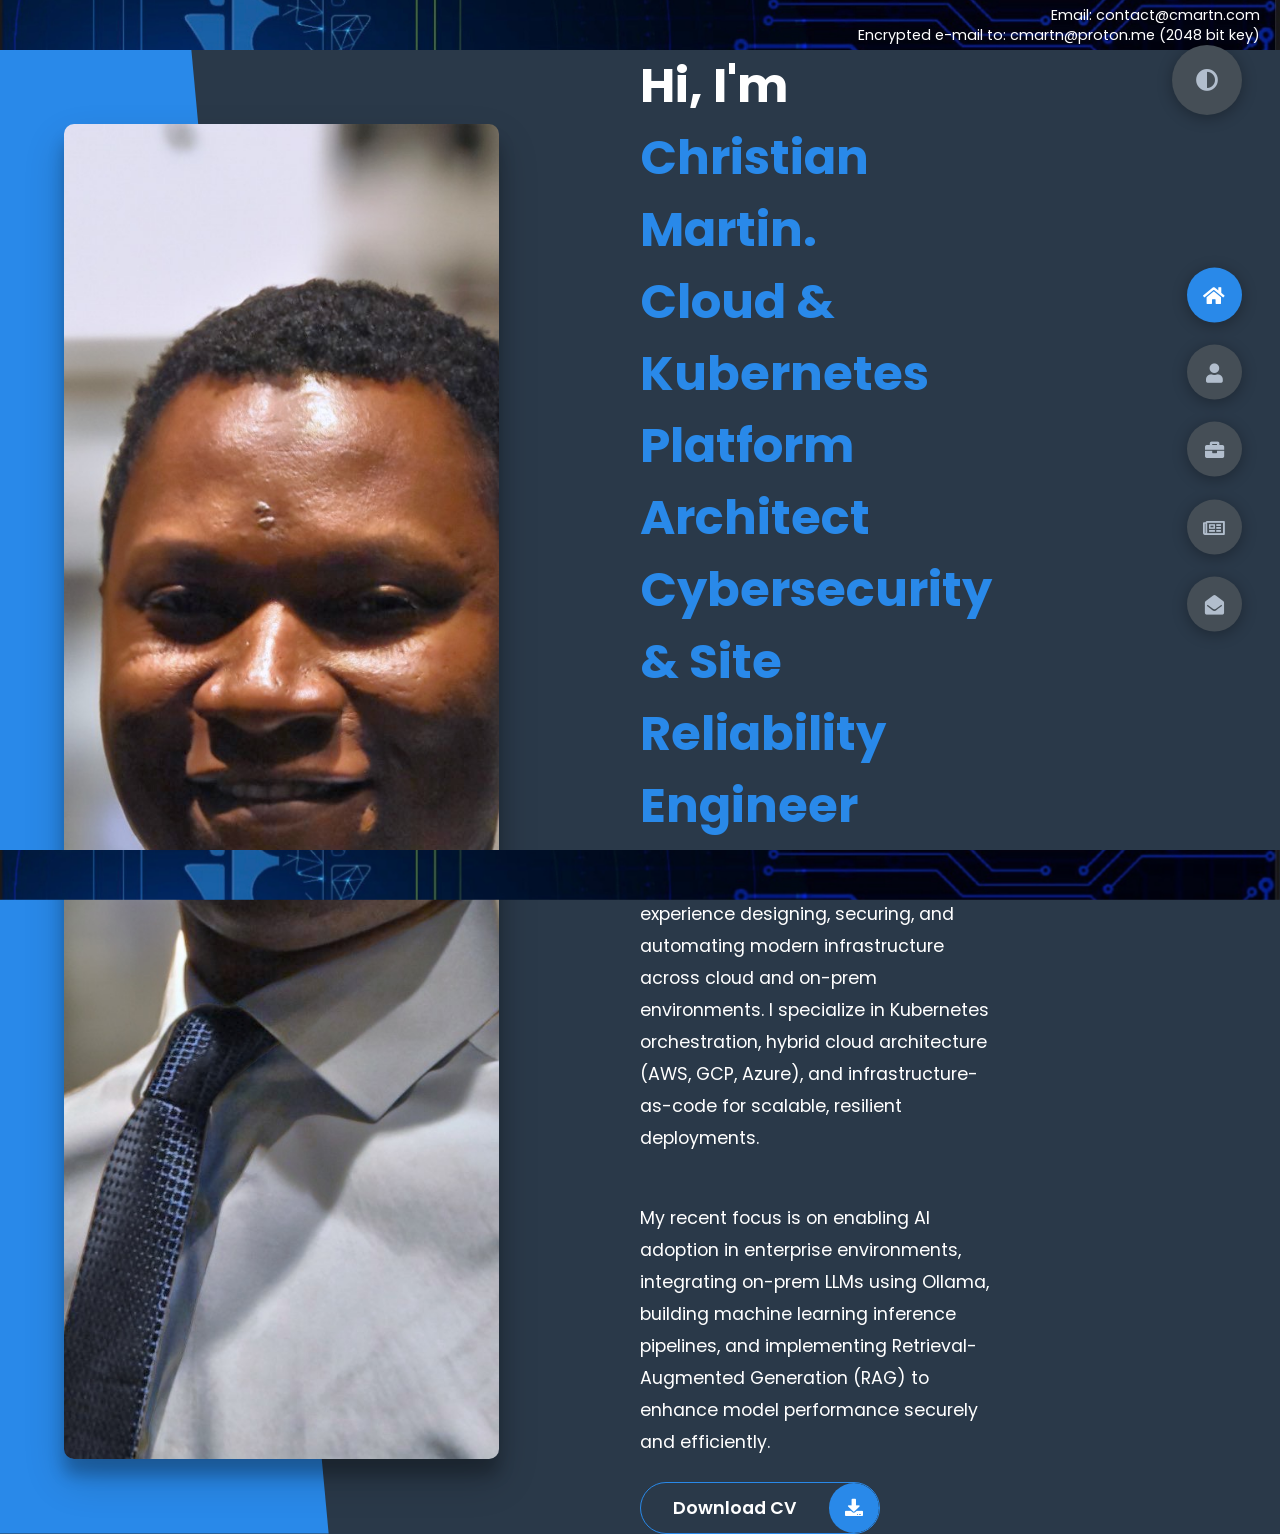
==== index.html @ 780f9788 "added more visually apealing card on the skill section..." ====
<!DOCTYPE html>
<html lang="en">
<head>
    <meta charset="UTF-8">
    <meta http-equiv="X-UA-Compatible" content="IE=edge">
    <meta name="viewport" content="width=device-width, initial-scale=1.0">
    <title>Portfolio</title>
    <link rel="stylesheet" href="styles/styles.css">
    <link rel="preconnect" href="https://fonts.googleapis.com">
    <link rel="preconnect" href="https://fonts.gstatic.com" crossorigin>
    <link rel="stylesheet" href="https://cdnjs.cloudflare.com/ajax/libs/font-awesome/5.15.4/css/all.min.css" integrity="sha512-1ycn6IcaQQ40/MKBW2W4Rhis/DbILU74C1vSrLJxCq57o941Ym01SwNsOMqvEBFlcgUa6xLiPY/NS5R+E6ztJQ==" crossorigin="anonymous" referrerpolicy="no-referrer" />
    <link href="https://fonts.googleapis.com/css2?family=Poppins:wght@400;500;600;700;800&display=swap" rel="stylesheet">
</head>
<body class="main-content">
    <div class="navbar-container">
        <div class="navbar-image">
            <img src="img/IMG_0183.jpeg" alt="Navbar Image">
        </div>
        <div class="navbar-contact">
            <div class="contact-email">
                <span>Email: <a href="mailto:contact@cmartn.com">contact@cmartn.com</a></span>
            </div>
            <div class="contact-email">
                <span>Encrypted e-mail to: <a href="mailto:cmartn@proton.me">cmartn@proton.me</a> (2048 bit key)</span>
            </div>
        </div>
    </div>
    <header class="container header active" id="home">
        <div class="header-content">
            <div class="left-header">
                <div class="h-shape"></div>
                <div class="image">
                    <img src="img/IMG_7400_Original.jpeg" alt="">
                </div>
            </div>
            <div class="right-header">
                <h3 class="name">
                    Hi, I'm <span>Christian Martin.</span><br />
                    <span class="sub-heading">Cloud & Kubernetes Platform Architect</span><br />
                    <span class="sub-heading">Cybersecurity & Site Reliability Engineer</span><br />
                </h3>
                <p>
                    IT professional with over a decade of experience designing, securing, and automating modern infrastructure across cloud and on-prem environments. I specialize in Kubernetes orchestration, hybrid cloud architecture (AWS, GCP, Azure), and infrastructure-as-code for scalable, resilient deployments.
                </p>
                <p>
                    My recent focus is on enabling AI adoption in enterprise environments, integrating on-prem LLMs using Ollama, building machine learning inference pipelines, and implementing Retrieval-Augmented Generation (RAG) to enhance model performance securely and efficiently.
                </p>
                <div class="btn-con">
                    <a href="" class="main-btn">
                        <span class="btn-text">Download CV</span>
                        <span class="btn-icon"><i class="fas fa-download"></i></span>
                    </a>
                </div>
            </div>
        </div>
    </header>
    <main>

        
        <section class="container about" id="about">
            <div class="main-title">
                <h2>About <span>me</span><span class="bg-text">my stats</span></h2>
            </div>
            <div class="about-container">
                <div class="left-about">
                    <h4>Who I Am & What I Build</h4>
                    <p>
                        I'm an IT professional with over a decade of experience architecting, securing, and automating hybrid infrastructure across cloud and on-prem environments. I specialize in Kubernetes orchestration, hybrid cloud architecture (AWS, Azure, GCP), and infrastructure-as-code with Terraform, Ansible, and Python for scalable, secure deployments.<p>
</p>
                        My expertise includes CI/CD pipeline design, observability with the ELK stack, threat hunting, network security, and containerization across platforms like VMware vSphere and Linux-based systems (RHEL, Ubuntu). I consult on Red Hat OpenShift deployments, guiding secure and efficient application delivery across enterprise environments.<br />
                        
                        <p>
                        Currently, I focus on enabling AI adoption—integrating on-prem LLMs with Ollama, building ML inference pipelines, and implementing secure Retrieval-Augmented Generation (RAG) architectures. Whether modernizing legacy systems or deploying cloud-native AI workloads, I bring a hands-on, automation-first, and security-driven approach to infrastructure engineering. 
                    </p>

                    <div class="btn-con">
                        <a href="#" class="main-btn">
                            <span class="btn-text">Download CV</span>
                            <span class="btn-icon"><i class="fas fa-download"></i></span>
                        </a>
                    </div>
                </div>
                <div class="right-about">
                    <!-- Modern stat counter cards with icons -->
                    <div class="stat-card">
                        <div class="stat-icon">
                            <i class="fas fa-project-diagram"></i>
                        </div>
                        <div class="stat-content">
                            <h3 class="counter">250<span>+</span></h3>
                            <p>Projects & Contributions</p>
                            <div class="stat-bar">
                                <div class="stat-bar-inner"></div>
                            </div>
                        </div>
                    </div>

                    <div class="stat-card">
                        <div class="stat-icon">
                            <i class="fas fa-clock"></i>
                        </div>
                        <div class="stat-content">
                            <h3 class="counter">10<span>+</span></h3>
                            <p>Years in Cloud & DevOps</p>
                            <div class="stat-bar">
                                <div class="stat-bar-inner"></div>
                            </div>
                        </div>
                    </div>

                    <div class="stat-card">
                        <div class="stat-icon">
                            <i class="fas fa-cogs"></i>
                        </div>
                        <div class="stat-content">
                            <h3 class="counter">300<span>+</span></h3>
                            <p>Ansible Modules Authored</p>
                            <div class="stat-bar">
                                <div class="stat-bar-inner"></div>
                            </div>
                        </div>
                    </div>

                    <div class="stat-card">
                        <div class="stat-icon">
                            <i class="fas fa-cubes"></i>
                        </div>
                        <div class="stat-content">
                            <h3 class="counter">100<span>+</span></h3>
                            <p>Terraform Modules Deployed</p>
                            <div class="stat-bar">
                                <div class="stat-bar-inner"></div>
                            </div>
                        </div>
                    </div>
                </div>
            </div>
            <div class="about-stats">
                <h4 class="stat-title">Cloud, DevOps and SRE Skills</h4>
                <div class="skills-container">
                    <!-- Cloud Platforms -->
                    <div class="skill-category">
                        <h5 class="category-title">Cloud & Orchestration</h5>
                        <div class="skill-cards">
                            <div class="skill-card">
                                <i class="fab fa-kubernetes"></i>
                                <span>Kubernetes</span>
                            </div>
                            <div class="skill-card">
                                <i class="fab fa-aws"></i>
                                <span>AWS</span>
                            </div>
                            <div class="skill-card">
                                <i class="fab fa-microsoft"></i>
                                <span>Azure</span>
                            </div>
                            <div class="skill-card">
                                <i class="fas fa-server"></i>
                                <span>vSphere</span>
                            </div>
                        </div>
                    </div>
                    
                    <!-- Observability -->
                    <div class="skill-category">
                        <h5 class="category-title">Observability & Monitoring</h5>
                        <div class="skill-cards">
                            <div class="skill-card">
                                <i class="fas fa-chart-line"></i>
                                <span>Elasticsearch</span>
                            </div>
                            <div class="skill-card">
                                <i class="fas fa-filter"></i>
                                <span>Logstash</span>
                            </div>
                            <div class="skill-card">
                                <i class="fas fa-chart-pie"></i>
                                <span>Kibana</span>
                            </div>
                        </div>
                    </div>
                    
                    <!-- Infrastructure Automation -->
                    <div class="skill-category">
                        <h5 class="category-title">Infrastructure Automation</h5>
                        <div class="skill-cards">
                            <div class="skill-card">
                                <i class="fas fa-cogs"></i>
                                <span>Ansible</span>
                            </div>
                            <div class="skill-card">
                                <i class="fas fa-cubes"></i>
                                <span>Terraform</span>
                            </div>
                            <div class="skill-card">
                                <i class="fas fa-box"></i>
                                <span>Vagrant</span>
                            </div>
                            <div class="skill-card">
                                <i class="fas fa-clone"></i>
                                <span>Packer</span>
                            </div>
                        </div>
                    </div>
                    
                    <!-- Cybersecurity -->
                    <div class="skill-category">
                        <h5 class="category-title">Cybersecurity</h5>
                        <div class="skill-cards">
                            <div class="skill-card">
                                <i class="fas fa-shield-alt"></i>
                                <span>Kali Linux</span>
                            </div>
                            <div class="skill-card">
                                <i class="fas fa-network-wired"></i>
                                <span>Wireshark</span>
                            </div>
                            <div class="skill-card">
                                <i class="fas fa-bug"></i>
                                <span>Burpsuite</span>
                            </div>
                            <div class="skill-card">
                                <i class="fas fa-search"></i>
                                <span>Nmap</span>
                            </div>
                        </div>
                    </div>
                </div>
            </div>
            <div class="about-stats">
                <h4 class="stat-title">General Purpose Programming Languages</h4>
                <div class="progress-bars">
                    <div class="progress-bar">
                        <p class="prog-title">html5</p>
                        <div class="progress-con">
                            <p class="prog-text">80%</p>
                            <div class="progress">
                                <span class="html"></span>
                            </div>
                        </div>
                    </div>
                    <div class="progress-bar">
                        <p class="prog-title">css3</p>
                        <div class="progress-con">
                            <p class="prog-text">95%</p>
                            <div class="progress">
                                <span class="css"></span>
                            </div>
                        </div>
                    </div>
                    <div class="progress-bar">
                        <p class="prog-title">javascript</p>
                        <div class="progress-con">
                            <p class="prog-text">75%</p>
                            <div class="progress">
                                <span class="js"></span>
                            </div>
                        </div>
                    </div>
                    <div class="progress-bar">
                        <p class="prog-title">ReactJS</p>
                        <div class="progress-con">
                            <p class="prog-text">75%</p>
                            <div class="progress">
                                <span class="react"></span>
                            </div>
                        </div>
                    </div>
                    <div class="progress-bar">
                        <p class="prog-title">NodeJS</p>
                        <div class="progress-con">
                            <p class="prog-text">87%</p>
                            <div class="progress">
                                <span class="node"></span>
                            </div>
                        </div>
                    </div>
                    <div class="progress-bar">
                        <p class="prog-title">Python</p>
                        <div class="progress-con">
                            <p class="prog-text">70%</p>
                            <div class="progress">
                                <span class="python"></span>
                            </div>
                        </div>
                    </div>
                </div>
            </div>





            <h4 class="stat-title">My Timeline</h4>
            <div class="timeline">
                <div class="timeline-item">
                    <div class="tl-icon">
                        <i class="fas fa-briefcase"></i>
                    </div>
                    <p class="tl-duration">2010 - present</p>
                    <h5>Web Developer<span> - Vircrosoft</span></h5>
                    <p>
                        Lorem ipsum dolor sit amet consectetur adipisicing elit. Saepe quasi vero fugit.
                    </p>
                </div>
                <div class="timeline-item">
                    <div class="tl-icon">
                        <i class="fas fa-briefcase"></i>
                    </div>
                    <p class="tl-duration">2008 - 2011</p>
                    <h5>Software Engineer<span> - Boogle, Inc.</span></h5>
                    <p>
                        Lorem ipsum dolor sit amet consectetur adipisicing elit. Saepe quasi vero fugit.
                    </p>
                </div>
                <div class="timeline-item">
                    <div class="tl-icon">
                        <i class="fas fa-briefcase"></i>
                    </div>
                    <p class="tl-duration">2016 - 2017</p>
                    <h5>C++ Programmer<span> - Slime Tech</span></h5>
                    <p>
                        Lorem ipsum dolor sit amet consectetur adipisicing elit. Saepe quasi vero fugit.
                    </p>
                </div>
                <div class="timeline-item">
                    <div class="tl-icon">
                        <i class="fas fa-briefcase"></i>
                    </div>
                    <p class="tl-duration">2009 - 2013</p>
                    <h5>Business Degree<span> - Sussex University</span></h5>
                    <p>
                        Lorem ipsum dolor sit amet consectetur adipisicing elit. Saepe quasi vero fugit.
                    </p>
                </div>
                <div class="timeline-item">
                    <div class="tl-icon">
                        <i class="fas fa-briefcase"></i>
                    </div>
                    <p class="tl-duration">2013 - 2016</p>
                    <h5>Computer Science Degree<span> - Brookes University</span></h5>
                    <p>
                        Lorem ipsum dolor sit amet consectetur adipisicing elit. Saepe quasi vero fugit.
                    </p>
                </div>
                <div class="timeline-item">
                    <div class="tl-icon">
                        <i class="fas fa-briefcase"></i>
                    </div>
                    <p class="tl-duration">2017 - present</p>
                    <h5>3d Animation<span> - Brighton University</span></h5>
                    <p>
                        Lorem ipsum dolor sit amet consectetur adipisicing elit. Saepe quasi vero fugit.
                    </p>
                </div>
            </div>
        </section>
        <section class="container" id="portfolio">
            <div class="main-title">
                <h2>My <span>Portfolio</span><span class="bg-text">My Work</span></h2>
            </div>
            <p class="port-text">
                Here is some of my work that I've done in various programming languages.
            </p>
            <div class="portfolios">
                <div class="portfolio-item">
                    <div class="image">
                        <img src="img/port1.jpg" alt="">
                    </div>
                    <div class="hover-items">
                        <h3>Project Source</h3>
                        <div class="icons">
                            <a href="#" class="icon">
                                <i class="fab fa-github"></i>
                            </a>
                            <a href="#" class="icon">
                                <i class="fab fa-behance"></i>
                            </a>
                            <a href="#" class="icon">
                                <i class="fab fa-youtube"></i>
                            </a>
                        </div>
                    </div>
                </div>
                <div class="portfolio-item">
                    <div class="image">
                        <img src="img/port2.jpg" alt="">
                    </div>
                    <div class="hover-items">
                        <h3>Project Source</h3>
                        <div class="icons">
                            <a href="#" class="icon">
                                <i class="fab fa-github"></i>
                            </a>
                            <a href="#" class="icon">
                                <i class="fab fa-behance"></i>
                            </a>
                            <a href="#" class="icon">
                                <i class="fab fa-youtube"></i>
                            </a>
                        </div>
                    </div>
                </div>
                <div class="portfolio-item">
                    <div class="image">
                        <img src="img/port3.jpg" alt="">
                    </div>
                    <div class="hover-items">
                        <h3>Project Source</h3>
                        <div class="icons">
                            <a href="#" class="icon">
                                <i class="fab fa-github"></i>
                            </a>
                            <a href="#" class="icon">
                                <i class="fab fa-behance"></i>
                            </a>
                            <a href="#" class="icon">
                                <i class="fab fa-youtube"></i>
                            </a>
                        </div>
                    </div>
                </div>
                <div class="portfolio-item">
                    <div class="image">
                        <img src="img/port4.jpg" alt="">
                    </div>
                    <div class="hover-items">
                        <h3>Project Source</h3>
                        <div class="icons">
                            <a href="#" class="icon">
                                <i class="fab fa-github"></i>
                            </a>
                            <a href="#" class="icon">
                                <i class="fab fa-behance"></i>
                            </a>
                            <a href="#" class="icon">
                                <i class="fab fa-youtube"></i>
                            </a>
                        </div>
                    </div>
                </div>
                <div class="portfolio-item">
                    <div class="image">
                        <img src="img/port5.jpg" alt="">
                    </div>
                    <div class="hover-items">
                        <h3>Project Source</h3>
                        <div class="icons">
                            <a href="#" class="icon">
                                <i class="fab fa-github"></i>
                            </a>
                            <a href="#" class="icon">
                                <i class="fab fa-behance"></i>
                            </a>
                            <a href="#" class="icon">
                                <i class="fab fa-youtube"></i>
                            </a>
                        </div>
                    </div>
                </div>
                <div class="portfolio-item">
                    <div class="image">
                        <img src="img/port2.jpg" alt="">
                    </div>
                    <div class="hover-items">
                        <h3>Project Source</h3>
                        <div class="icons">
                            <a href="#" class="icon">
                                <i class="fab fa-github"></i>
                            </a>
                            <a href="#" class="icon">
                                <i class="fab fa-behance"></i>
                            </a>
                            <a href="#" class="icon">
                                <i class="fab fa-youtube"></i>
                            </a>
                        </div>
                    </div>
                </div>
                <div class="portfolio-item">
                    <div class="image">
                        <img src="img/port7.jpg" alt="">
                    </div>
                    <div class="hover-items">
                        <h3>Project Source</h3>
                        <div class="icons">
                            <a href="#" class="icon">
                                <i class="fab fa-github"></i>
                            </a>
                            <a href="#" class="icon">
                                <i class="fab fa-behance"></i>
                            </a>
                            <a href="#" class="icon">
                                <i class="fab fa-youtube"></i>
                            </a>
                        </div>
                    </div>
                </div>
            </div>
        </section>
        <section class="container" id="blogs">
            <div class="blogs-content">
                <div class="main-title">
                    <h2>My <span>Blogs</span><span class="bg-text">My Blogs</span></h2>
                </div>
                <div class="blogs">
                    <div class="blog">
                        <img src="img/port6.jpg" alt="">
                        <div class="blog-text">
                            <h4>
                                How to Create Your Own Website
                            </h4>
                            <p>
                                Lorem ipsum dolor sit, amet consectetur adipisicing elit. 
                                Doloribus natus voluptas, eos obcaecati recusandae amet?
                            </p>
                        </div>
                    </div>
                    <div class="blog">
                        <img src="img/blog1.jpg" alt="">
                        <div class="blog-text">
                            <h4>
                                How to Become an Expert in Web Design
                            </h4>
                            <p>
                                Lorem ipsum dolor sit, amet consectetur adipisicing elit. 
                                Doloribus natus voluptas, eos obcaecati recusandae amet?
                            </p>
                        </div>
                    </div>
                    <div class="blog">
                        <img src="img/blog2.jpg" alt="">
                        <div class="blog-text">
                            <h4>
                                Become a Web Designer in 10 Days
                            </h4>
                            <p>
                                Lorem ipsum dolor sit, amet consectetur adipisicing elit. 
                                Doloribus natus voluptas, eos obcaecati recusandae amet?
                            </p>
                        </div>
                    </div>
                    <div class="blog">
                        <img src="img/blog3.jpg" alt="">
                        <div class="blog-text">
                            <h4>
                                Debbuging made easy with Web Inspector
                            </h4>
                            <p>
                                Lorem ipsum dolor sit, amet consectetur adipisicing elit. 
                                Doloribus natus voluptas, eos obcaecati recusandae amet?
                            </p>
                        </div>
                    </div>
                    <div class="blog">
                        <img src="img/port1.jpg" alt="">
                        <div class="blog-text">
                            <h4>
                                Get started with Web Design and UI Design
                            </h4>
                            <p>
                                Lorem ipsum dolor sit, amet consectetur adipisicing elit. 
                                Doloribus natus voluptas, eos obcaecati recusandae amet?
                            </p>
                        </div>
                    </div>
                    <div class="blog">
                        <img src="img/port3.jpg" alt="">
                        <div class="blog-text">
                            <h4>
                                This is what you need to know about Web Design
                            </h4>
                            <p>
                                Lorem ipsum dolor sit, amet consectetur adipisicing elit. 
                                Doloribus natus voluptas, eos obcaecati recusandae amet?
                            </p>
                        </div>
                    </div>
                </div>
            </div>
        </section>
        <section class="container contact" id="contact">
            <div class="contact-container">
                <div class="main-title">
                    <h2>Contact <span>Me</span><span class="bg-text">Contact</span></h2>
                </div>
                <div class="contact-content-con">
                    <div class="left-contact">
                        <h4>Contact me here</h4>
                        <p>
                            Lorem ipsum dolor sit amet consectetur adipisicing elit. 
                            In, laborum numquam? Quam excepturi perspiciatis quas quasi.
                        </p>
                        <div class="contact-info">
                            <div class="contact-item">
                                <div class="icon">
                                    <i class="fas fa-map-marker-alt"></i>
                                    <span>Location</span>
                                </div>
                                <p>
                                    : Zurich, Switzerland
                                </p>
                            </div>
                            <div class="contact-item">
                                <div class="icon">
                                    <i class="fas fa-envelope"></i>
                                    <span>Email</span>
                                </div>
                                <p>
                                    <span>: contact@cmartn.com</span>
                                </p>
                            </div>
                            <div class="contact-item">
                                <div class="icon">
                                    <i class="fas fa-envelope"></i>
                                    <span>Encrypted Email</span>
                                </div>
                                <p>
                                    <span>: cmartn@proton.me</span>
                                    <span> (2048b)</span>
                                </p>
                            </div>


                            <div class="contact-item">
                                <div class="icon">
                                    <i class="fas fa-user-graduate"></i>
                                    <span>Mobile Number</span>
                                </div>
                                <p>
                                    <span>: 076 266 5579</span>
                                </p>
                            </div>
                            <div class="contact-item">
                                <div class="icon">
                                    <i class="fas fa-globe-africa"></i>
                                    <span>Languages</span>
                                </div>
                                <p>
                                    <span>: English, German, French</span>
                                </p>
                            </div>
                        </div>
                        <div class="contact-icons">
                            <div class="contact-icon">
                                <a href="www.facebook.com" target="_blank">
                                    <i class="fab fa-facebook-f"></i>
                                </a>
                                <a href="#" target="_blank">
                                    <i class="fab fa-twitter"></i>
                                </a>
                                <a href="#" target="_blank">
                                    <i class="fab fa-github"></i>
                                </a>
                                <a href="#" target="_blank">
                                    <i class="fab fa-youtube"></i>
                                </a>
                            </div>
                        </div>
                    </div>
                        <form action="" class="contact-form">
                            <div class="input-control i-c-2">
                                <input type="text" required placeholder="YOUR NAME">
                                <input type="email" required placeholder="YOUR EMAIL">
                            </div>
                            <div class="input-control">
                                <input type="text" required placeholder="ENTER SUBJECT">
                            </div>
                            <div class="input-control">
                                <textarea name="" id="" cols="15" rows="8" placeholder="Message Here..."></textarea>
                            </div>
                            <div class="submit-btn">
                                <a href="#" class="main-btn">
                                    <span class="btn-text">Download CV</span>
                                    <span class="btn-icon"><i class="fas fa-download"></i></span>
                                </a>
                            </div>
                        </form>
                    </div>
                </div>
            </div>
        </section>
    </main>

    <div class="controls">
        <div class="control active-btn" data-id="home" >
            <i class="fas fa-home"></i>
        </div>
        <div class="control" data-id="about">
            <i class="fas fa-user"></i>
        </div>
        <div class="control" data-id="portfolio">
            <i class="fas fa-briefcase"></i>
        </div>
        <div class="control" data-id="blogs">
            <i class="far fa-newspaper"></i>
        </div>
        <div class="control" data-id="contact">
            <i class="fas fa-envelope-open"></i>
        </div>
    </div>
    <div class="theme-btn">
        <i class="fas fa-adjust"></i>
    </div>
    <script src="app.js"></script>
    <div class="navbar-image bottom-navbar">
        <img src="img/IMG_0183.jpeg" alt="Bottom Navbar Image">
    </div>
</body>
</html>
---- styles/styles.css ----
* {
  margin: 0;
  padding: 0;
  box-sizing: border-box;
  list-style: none;
}

:root {
  --color-primary: #2a3949;
  --color-secondary: #2989e9;
  --color-white: #FFFFFF;
  --color-black: #000;
  --color-grey0: #f8f8f8;
  --color-grey-1: #dbe1e8;
  --color-grey-2: #b2becd;
  --color-grey-3: #6c7983;
  --color-grey-4: #454e56;
  --color-grey-5: #2a2e35;
  --color-grey-6: #12181b;
  --br-sm-2: 14px;
  --box-shadow-1: 0 3px 15px rgba(0,0,0,.3);
}

.light-mode {
  --color-primary: #FFFFFF;
  --color-secondary: #229ae9;
  --color-white: #454e56;
  --color-black: #000;
  --color-grey0: #f8f8f8;
  --color-grey-1: #6c7983;
  --color-grey-2: #6c7983;
  --color-grey-3: #6c7983;
  --color-grey-4: #454e56;
  --color-grey-5: #f8f8f8;
  --color-grey-6: #12181b;
}

body {
  background-color: var(--color-primary);
  font-family: "Poppins", sans-serif;
  font-size: 1.1rem;
  color: var(--color-white);
  transition: all 0.4s ease-in-out;
}

a {
  display: inline-block;
  text-decoration: none;
  color: inherit;
  font-family: inherit;
}

header {
  min-height: 100vh;
  color: var(--color-white);
  overflow: hidden;
  padding: 0 !important;
}

section {
  min-height: 100vh;
  width: 100%;
  position: absolute;
  left: 0;
  top: 0;
  padding: 3rem 18rem;
}

.container {
  display: none;
  transform: translateY(-100%) scale(0);
  transition: all 0.4s ease-in-out;
  background-color: var(--color-primary);
}

.active {
  display: block;
  animation: appear 1s ease-in-out;
  transform: translateY(0) scaleY(1);
}
@keyframes appear {
  0% {
    transform: translateY(-100%) scaleY(0);
  }
  100% {
    transform: translateY(0) scaleY(1);
  }
}

.controls {
  position: fixed;
  z-index: 10;
  top: 50%;
  right: 3%;
  display: flex;
  flex-direction: column;
  align-items: center;
  justify-content: center;
  transform: translateY(-50%);
}
.controls .control {
  padding: 1rem;
  cursor: pointer;
  background-color: var(--color-grey-4);
  width: 55px;
  height: 55px;
  border-radius: 50%;
  display: flex;
  justify-content: center;
  align-items: center;
  margin: 0.7rem 0;
  box-shadow: var(--box-shadow-1);
}
.controls .control i {
  font-size: 1.2rem;
  color: var(--color-grey-2);
  pointer-events: none;
}
.controls .active-btn {
  background-color: var(--color-secondary);
  transition: all 0.4s ease-in-out;
}
.controls .active-btn i {
  color: var(--color-white);
}

.theme-btn {
  top: 5%;
  right: 3%;
  width: 70px;
  height: 70px;
  border-radius: 50%;
  background-color: var(--color-grey-4);
  cursor: pointer;
  position: fixed;
  display: flex;
  justify-content: center;
  align-items: center;
  box-shadow: 0 3px 15px rgba(0, 0, 0, 0.3);
  transition: all 0.1s ease-in-out;
}
.theme-btn:active {
  transform: translateY(-3px);
}
.theme-btn i {
  font-size: 1.4rem;
  color: var(--color-grey-2);
  pointer-events: none;
}

/*Header-content*/
.header-content {
  display: grid;
  grid-template-columns: repeat(2, 1fr);
  min-height: 100vh;
}
.header-content .left-header {
  display: flex;
  align-items: center;
  position: relative;
}
.header-content .left-header .h-shape {
  transition: all 0.4s ease-in-out;
  width: 65%;
  height: 100%;
  background-color: var(--color-secondary);
  position: absolute;
  left: 0;
  top: 0;
  z-index: -1;
  clip-path: polygon(0 0, 46% 0, 79% 100%, 0% 100%);
}
.header-content .left-header .image {
  border-radius: 10px;
  height: 90%;
  width: 68%;
  margin-left: 4rem;
  box-shadow: 0 20px 40px rgba(0, 0, 0, 0.19), 0 16px 16px rgba(0, 0, 0, 0.23);
  transition: all 0.4s ease;
}

.header-content .left-header .image:hover {
  transform: translateY(-10px);
  box-shadow: 0 30px 60px rgba(0, 0, 0, 0.25), 0 20px 20px rgba(0, 0, 0, 0.22);
}

.header-content .left-header .image img {
  width: 100%;
  height: 100%;
  object-fit: cover;
  border-radius: 10px;
}
.header-content .left-header .image img:hover {
  filter: grayscale(0);
}
.header-content .right-header {
  display: flex;
  flex-direction: column;
  justify-content: center;
  padding-right: 18rem;
}
.header-content .right-header .name {
  font-size: 3rem;
}
.header-content .right-header .name span {
  color: var(--color-secondary);
}
.header-content .right-header p {
  margin: 1.5rem 0;
  line-height: 2rem;
}

/*About*/
.about-container {
  display: grid;
  grid-template-columns: repeat(2, 1fr);
  padding-top: 3.5rem;
  padding-bottom: 5rem;
}
.about-container .right-about {
  display: grid;
  grid-template-columns: repeat(2, 1fr);
  grid-gap: 2rem;
}
.about-container .right-about .about-item {
  border: 1px solid var(--color-grey-5);
  border-radius: 5px;
  transition: all 0.4s ease-in-out;
  box-shadow: 1px 2px 15px rgba(0, 0, 0, 0.1);
}
.about-container .right-about .about-item:hover {
  cursor: default;
  transform: translateY(-5px);
  border: 1px solid var(--color-secondary);
  box-shadow: 1px 4px 15px rgba(0, 0, 0, 0.32);
}
.about-container .right-about .about-item .abt-text {
  padding: 1.5rem;
  display: flex;
  flex-direction: column;
}
.about-container .right-about .about-item .abt-text .large-text {
  font-size: 3rem;
  font-weight: 700;
  color: var(--color-secondary);
}
.about-container .right-about .about-item .abt-text .small-text {
  padding-left: 3rem;
  position: relative;
  text-transform: uppercase;
  font-size: 1.2rem;
  color: var(--color-grey-1);
  letter-spacing: 2px;
}
.about-container .right-about .about-item .abt-text .small-text::before {
  content: "";
  position: absolute;
  left: 0;
  top: 15px;
  width: 2rem;
  height: 2px;
  background-color: var(--color-grey-5);
}
.about-container .left-about {
  padding-right: 5rem;
}
.about-container .left-about p {
  line-height: 2rem;
  padding: 1rem;
  color: var(--color-grey-1);
}
.about-container .left-about h4 {
  font-size: 2rem;
  text-transform: uppercase;
}

.about-stats {
  padding-bottom: 4rem;
}
.about-stats .progress-bars {
  display: grid;
  grid-template-columns: repeat(2, 1fr);
  grid-gap: 2rem;
}
.about-stats .progress-bars .progress-bar {
  display: flex;
  flex-direction: column;
}
.about-stats .progress-bars .progress-bar .prog-title {
  text-transform: uppercase;
  font-weight: 500;
}
.about-stats .progress-bars .progress-bar .progress-con {
  display: flex;
  align-items: center;
}
.about-stats .progress-bars .progress-bar .progress-con .prog-text {
  color: var(--color-grey-2);
}
.about-stats .progress-bars .progress-bar .progress-con .progress {
  width: 100%;
  height: 0.45rem;
  background-color: var(--color-grey-4);
  margin-left: 1rem;
  position: relative;
}
.about-stats .progress-bars .progress-bar .progress-con .progress span {
  position: absolute;
  top: 0;
  left: 0;
  height: 100%;
  background-color: var(--color-secondary);
  transition: all 0.4s ease-in-out;
  width: 60%;
}
.about-stats .progress-bars .progress-bar .progress-con .progress .html {
  width: 80%;
}
.about-stats .progress-bars .progress-bar .progress-con .progress .css {
  width: 95%;
}
.about-stats .progress-bars .progress-bar .progress-con .progress .js {
  width: 75%;
}
.about-stats .progress-bars .progress-bar .progress-con .progress .react {
  width: 60%;
}
.about-stats .progress-bars .progress-bar .progress-con .progress .node {
  width: 87%;
}
.about-stats .progress-bars .progress-bar .progress-con .progress .python {
  width: 70%;
}

.stat-title {
  text-transform: uppercase;
  font-size: 1.4rem;
  text-align: center;
  padding: 3.5rem 0;
  position: relative;
}
.stat-title::before {
  content: "";
  position: absolute;
  left: 50%;
  top: 0;
  width: 40%;
  height: 1px;
  background-color: var(--color-grey-5);
  transform: translateX(-50%);
}

/*Timeline*/
.timeline {
  display: grid;
  grid-template-columns: repeat(2, 1fr);
  grid-gap: 2rem;
  padding-bottom: 3rem;
}
.timeline .timeline-item {
  position: relative;
  padding-left: 3rem;
  border-left: 1px solid var(--color-grey-5);
}
.timeline .timeline-item .tl-icon {
  position: absolute;
  left: -27px;
  top: 0;
  background-color: var(--color-secondary);
  width: 50px;
  height: 50px;
  border-radius: 50%;
  display: flex;
  align-items: center;
  justify-content: center;
}
.timeline .timeline-item .tl-icon i {
  font-size: 1.3rem;
}
.timeline .timeline-item .tl-duration {
  padding: 0.2rem 0.6rem;
  background-color: var(--color-grey-5);
  border-radius: 15px;
  display: inline-block;
  font-size: 0.8rem;
  text-transform: uppercase;
  font-weight: 500;
}
.timeline .timeline-item h5 {
  padding: 1rem 0;
  text-transform: uppercase;
  font-size: 1.3rem;
  font-weight: 600;
}
.timeline .timeline-item h5 span {
  color: var(--color-grey-2);
  font-weight: 500;
  font-size: 1.2rem;
}
.timeline .timeline-item p {
  color: var(--color-grey-2);
}

.port-text {
  padding: 2rem 0;
  text-align: center;
}

.portfolios {
  display: grid;
  grid-template-columns: repeat(3, 1fr);
  grid-gap: 2rem;
  margin-top: 3rem;
}
.portfolios .portfolio-item {
  position: relative;
  border-radius: 15px;
}
.portfolios .portfolio-item img {
  width: 100%;
  height: 300px;
  object-fit: cover;
  border-radius: 15px;
}
.portfolios .portfolio-item .hover-items {
  width: 100%;
  height: 100%;
  background-color: var(--color-secondary);
  position: absolute;
  left: 0;
  top: 0;
  border-radius: 15px;
  display: flex;
  justify-content: center;
  align-items: center;
  flex-direction: column;
  opacity: 0;
  transform: scale(0);
  transition: all 0.4s ease-in-out;
}
.portfolios .portfolio-item .hover-items h3 {
  font-size: 1.5rem;
  color: var(--color-white);
  margin-bottom: 1.5rem;
}
.portfolios .portfolio-item .hover-items .icons {
  display: flex;
  justify-content: center;
  align-items: center;
}
.portfolios .portfolio-item .hover-items .icons .icon {
  background-color: var(--color-primary);
  border-radius: 50%;
  width: 50px;
  height: 50px;
  display: flex;
  align-items: center;
  justify-content: center;
  margin: 0 1rem;
  cursor: pointer;
  transition: all 0.4s ease-in-out;
}
.portfolios .portfolio-item .hover-items .icons .icon i {
  font-size: 1.5rem;
  color: var(--color-white);
  margin: 0 1rem;
}
.portfolios .portfolio-item .hover-items .icons .icon:hover {
  background-color: var(--color-white);
}
.portfolios .portfolio-item .hover-items .icons .icon:hover i {
  color: var(--color-primary);
}

.portfolio-item:hover .hover-items {
  opacity: 1;
  transform: scale(1);
}

.blogs {
  display: grid;
  grid-template-columns: repeat(3, 1fr);
  grid-gap: 2rem;
  margin-top: 3rem;
}
.blogs .blog {
  position: relative;
  background-color: var(--color-grey-5);
  border-radius: 5px;
  box-shadow: 1px 1px 20px rgba(0, 0, 0, 0.1);
  transition: all 0.4s ease-in-out;
}
.blogs .blog:hover {
  box-shadow: 1px 1px 20px rgba(0, 0, 0, 0.3);
  transform: translateY(-5px);
  transition: all 0.4s ease-in-out;
}
.blogs .blog:hover img {
  filter: grayscale(0);
  transform: scale(1.1);
  box-shadow: 0px 4px 15px rgba(0, 0, 0, 0.8);
}
.blogs .blog img {
  width: 100%;
  height: 300px;
  object-fit: cover;
  border-top-left-radius: 5px;
  border-top-right-radius: 5px;
  filter: grayscale(100%);
  transition: all 0.4s ease-in-out;
}
.blogs .blog .blog-text {
  margin-top: -7px;
  padding: 1.1rem;
  border-top: 8px solid var(--color-secondary);
}
.blogs .blog .blog-text h4 {
  font-size: 1.5rem;
  margin-bottom: 0.7rem;
  transition: all 0.4s ease-in-out;
  cursor: pointer;
}
.blogs .blog .blog-text h4:hover {
  color: var(--color-secondary);
}
.blogs .blog .blog-text p {
  color: var(--color-grey-2);
  line-height: 2rem;
  padding-bottom: 1rem;
}

.contact-content-con {
  display: flex;
  padding-top: 3.5rem;
}
.contact-content-con .left-contact {
  flex: 2;
}
.contact-content-con .left-contact h4 {
  margin-top: 1rem;
  font-size: 2rem;
  text-transform: uppercase;
}
.contact-content-con .left-contact p {
  margin: 1rem 0;
  line-height: 2rem;
}
.contact-content-con .left-contact .contact-info .contact-item {
  display: flex;
  align-items: center;
  justify-content: space-between;
}
.contact-content-con .left-contact .contact-info .contact-item p {
  margin: 0.3rem 0 !important;
  padding: 0 !important;
}
.contact-content-con .left-contact .contact-info .contact-item .icon {
  display: grid;
  grid-template-columns: 40px 1fr;
}
.contact-content-con .left-contact .contact-info .contact-item .icon i {
  display: flex;
  align-items: center;
  font-size: 1.3rem;
}
.contact-content-con .left-contact .contact-icon {
  display: flex;
  margin-top: 2rem;
}
.contact-content-con .left-contact .contact-icon a {
  display: flex;
  align-items: center;
  color: var(--color-white);
  background-color: var(--color-grey-5);
  cursor: pointer;
  justify-content: center;
  width: 50px;
  height: 50px;
  border-radius: 50%;
  margin: 0 0.4rem;
  transition: all 0.4s ease-in-out;
}
.contact-content-con .left-contact .contact-icon a:hover {
  background-color: var(--color-secondary);
}
.contact-content-con .left-contact .contact-icon a:hover i {
  color: var(--color-primary);
}
.contact-content-con .left-contact .contact-icon a i {
  display: flex;
  align-items: center;
  justify-content: center;
  font-size: 1.3rem;
}
.contact-content-con .right-contact {
  flex: 3;
  margin-left: 3rem;
}
.contact-content-con .right-contact .input-control {
  margin: 1.5rem 0;
}
.contact-content-con .right-contact .input-control input, .contact-content-con .right-contact .input-control textarea {
  border-radius: 30px;
  font-weight: inherit;
  font-size: inherit;
  font-family: inherit;
  padding: 0.8rem 1.1rem;
  outline: none;
  border: none;
  background-color: var(--color-grey-5);
  width: 100%;
  color: var(--color-white);
  resize: none;
}
.contact-content-con .right-contact .i-c-2 {
  display: flex;
}
.contact-content-con .right-contact .i-c-2 :last-child {
  margin-left: 1.5rem;
}
.contact-content-con .right-contact .submit-btn {
  display: flex;
  justify-content: flex-start;
}

/*Independed components*/
.btn-con {
  display: flex;
  align-self: flex-start;
}

.main-btn {
  border-radius: 30px;
  color: inherit;
  font-weight: 600;
  position: relative;
  border: 1px solid var(--color-secondary);
  display: flex;
  align-self: flex-start;
  align-items: center;
  overflow: hidden;
}
.main-btn .btn-text {
  padding: 0 2rem;
}
.main-btn .btn-icon {
  background-color: var(--color-secondary);
  display: flex;
  align-items: center;
  justify-content: center;
  border-radius: 50%;
  padding: 1rem;
}
.main-btn::before {
  content: "";
  position: absolute;
  top: 0;
  right: 0;
  transform: translateX(100%);
  transition: all 0.4s ease-out;
  z-index: -1;
}
.main-btn:hover {
  transition: all 0.4s ease-out;
}
.main-btn:hover::before {
  width: 100%;
  height: 100%;
  background-color: var(--color-secondary);
  transform: translateX(0);
  transition: all 0.4s ease-out;
}

.main-title {
  text-align: center;
}
.main-title h2 {
  position: relative;
  text-transform: uppercase;
  font-size: 4rem;
  font-weight: 700;
}
.main-title h2 span {
  color: var(--color-secondary);
}
.main-title h2 .bg-text {
  position: absolute;
  top: 50%;
  left: 50%;
  color: var(--color-grey-5);
  transition: all 0.4s ease-in-out;
  z-index: -1;
  transform: translate(-50%, -50%);
  font-weight: 800;
  font-size: 6.3rem;
}

.about-container .left-about p {
  padding-left: 0;
}

/* Animated background styles */
.animated-background {
    position: absolute;
    width: 100%;
    height: 100%;
    top: 0;
    left: 0;
    z-index: -1;
    overflow: hidden;
}

.bg-shape {
    position: absolute;
    border-radius: 50%;
    background: var(--color-secondary);
    opacity: 0.05;
    animation: float 15s infinite ease-in-out;
}

.shape1 {
    width: 200px;
    height: 200px;
    top: -50px;
    right: -30px;
    animation-delay: 0s;
}

.shape2 {
    width: 150px;
    height: 150px;
    bottom: 50px;
    right: 10%;
    animation-delay: -5s;
}

.shape3 {
    width: 300px;
    height: 300px;
    bottom: -150px;
    left: -50px;
    animation-delay: -10s;
}

@keyframes float {
    0%, 100% {
        transform: translateY(0) scale(1);
    }
    50% {
        transform: translateY(-20px) scale(1.05);
    }
}

/* Experience counter styling */
.experience-counter {
    display: flex;
    gap: 2rem;
    margin-bottom: 1.5rem;
}

.counter-item {
    position: relative;
}

.counter-number {
    font-size: 2.5rem;
    font-weight: 700;
    color: var(--color-secondary);
}

.counter-unit {
    font-size: 1.5rem;
    font-weight: 700;
    color: var(--color-secondary);
}

.counter-label {
    display: block;
    font-size: 0.85rem;
    color: var(--color-grey-2);
    margin-top: -0.5rem;
}

/* Stat cards and bars */
.stat-bar {
    height: 4px;
    width: 100%;
    background-color: var(--color-grey-4);
    border-radius: 2px;
    position: relative;
    overflow: hidden;
    margin-top: 0.5rem;
}

.stat-bar-inner {
    position: absolute;
    height: 100%;
    width: 100%;
    background-color: var(--color-secondary);
    border-radius: 2px;
    transform: translateX(-100%);
    transition: transform 1.5s ease;
}

.stat-card:hover .stat-bar-inner {
    transform: translateX(0);
}

/* Updated stat-icon styling */
.stat-icon {
    display: flex;
    align-items: center;
    justify-content: center;
    height: 70px;
    width: 70px;
    border-radius: 10px;
    background-color: var(--color-secondary);
    color: var(--color-white);
    margin-bottom: 1rem;
    transition: all 0.3s ease;
}

.stat-icon i {
    font-size: 2.5rem;
}

.stat-card:hover .stat-icon {
    transform: translateY(-5px);
    box-shadow: 0 5px 15px rgba(0, 0, 0, 0.2);
}

.stat-content h3 {
    font-size: 2.5rem;
    font-weight: 700;
    color: var(--color-white);
    margin-bottom: 0.2rem;
    display: flex;
    align-items: baseline;
}

.stat-content h3 span {
    font-size: 1.5rem;
    margin-left: 2px;
    color: var(--color-secondary);
}

.stat-content p {
    color: var(--color-grey-2);
    font-size: 0.9rem;
    margin-bottom: 0.8rem;
}

.stat-bar {
    height: 4px;
    width: 100%;
    background-color: var(--color-grey-4);
    border-radius: 2px;
    position: relative;
    overflow: hidden;
    margin-top: 0.5rem;
}

.stat-bar-inner {
    position: absolute;
    height: 100%;
    width: 100%;
    background-color: var(--color-secondary);
    border-radius: 2px;
    transform: translateX(-100%);
    transition: transform 1.5s ease;
}

.stat-card:hover .stat-bar-inner {
    transform: translateX(0);
}

/* For smaller screens */
@media screen and (max-width: 768px) {
    .right-about {
        grid-template-columns: repeat(auto-fill, minmax(200px, 1fr));
    }
}

.navbar-container {
    position: relative;
    width: 100%;
}

.navbar-image {
    width: 100%;
}

.navbar-image img {
    width: 100%;
    height: 50px; /* Adjust as needed */
    object-fit: cover;
    display: block;
}

.navbar-contact {
    position: absolute;
    top: 50%;
    right: 20px;
    transform: translateY(-50%);
    text-align: right;
    color: white; /* Adjust color for visibility against your image */
    font-size: 0.9rem;
    line-height: 1.4;
}

.navbar-contact a {
    color: white; /* Adjust link color as needed */
    text-decoration: none;
}

.navbar-contact a:hover {
    text-decoration: underline;
}

/* Maintain the bottom navbar styling */
.bottom-navbar {
    position: fixed;
    bottom: 0;
    left: 0;
    z-index: 10;
}

.skills-container {
    display: flex;
    flex-direction: column;
    gap: 2rem;
    margin-top: 1.5rem;
}

.skill-category {
    background-color: var(--color-grey-5);
    border-radius: 10px;
    padding: 1.5rem;
    box-shadow: 0 4px 10px rgba(0, 0, 0, 0.1);
    transition: all 0.3s ease;
}

.skill-category:hover {
    transform: translateY(-5px);
    box-shadow: 0 8px 15px rgba(0, 0, 0, 0.2);
}

.category-title {
    color: var(--color-secondary);
    margin-bottom: 1rem;
    font-size: 1.2rem;
    border-bottom: 2px solid var(--color-secondary);
    padding-bottom: 0.5rem;
    display: inline-block;
}

.skill-cards {
    display: grid;
    grid-template-columns: repeat(auto-fill, minmax(130px, 1fr));
    gap: 1rem;
}

.skill-card {
    background-color: var(--color-grey-4);
    border-radius: 8px;
    padding: 1rem;
    display: flex;
    flex-direction: column;
    align-items: center;
    justify-content: center;
    text-align: center;
    transition: all 0.3s ease;
}

.skill-card:hover {
    background-color: var(--color-secondary);
    transform: translateY(-3px);
}

.skill-card i {
    font-size: 2rem;
    margin-bottom: 0.5rem;
    color: var(--color-white);
}

.skill-card span {
    font-size: 0.9rem;
    font-weight: 500;
}

/* Dark theme adjustments */
.theme-2 .skill-category {
    background-color: var(--color-grey-4);
}

.theme-2 .skill-card {
    background-color: var(--color-grey-5);
}
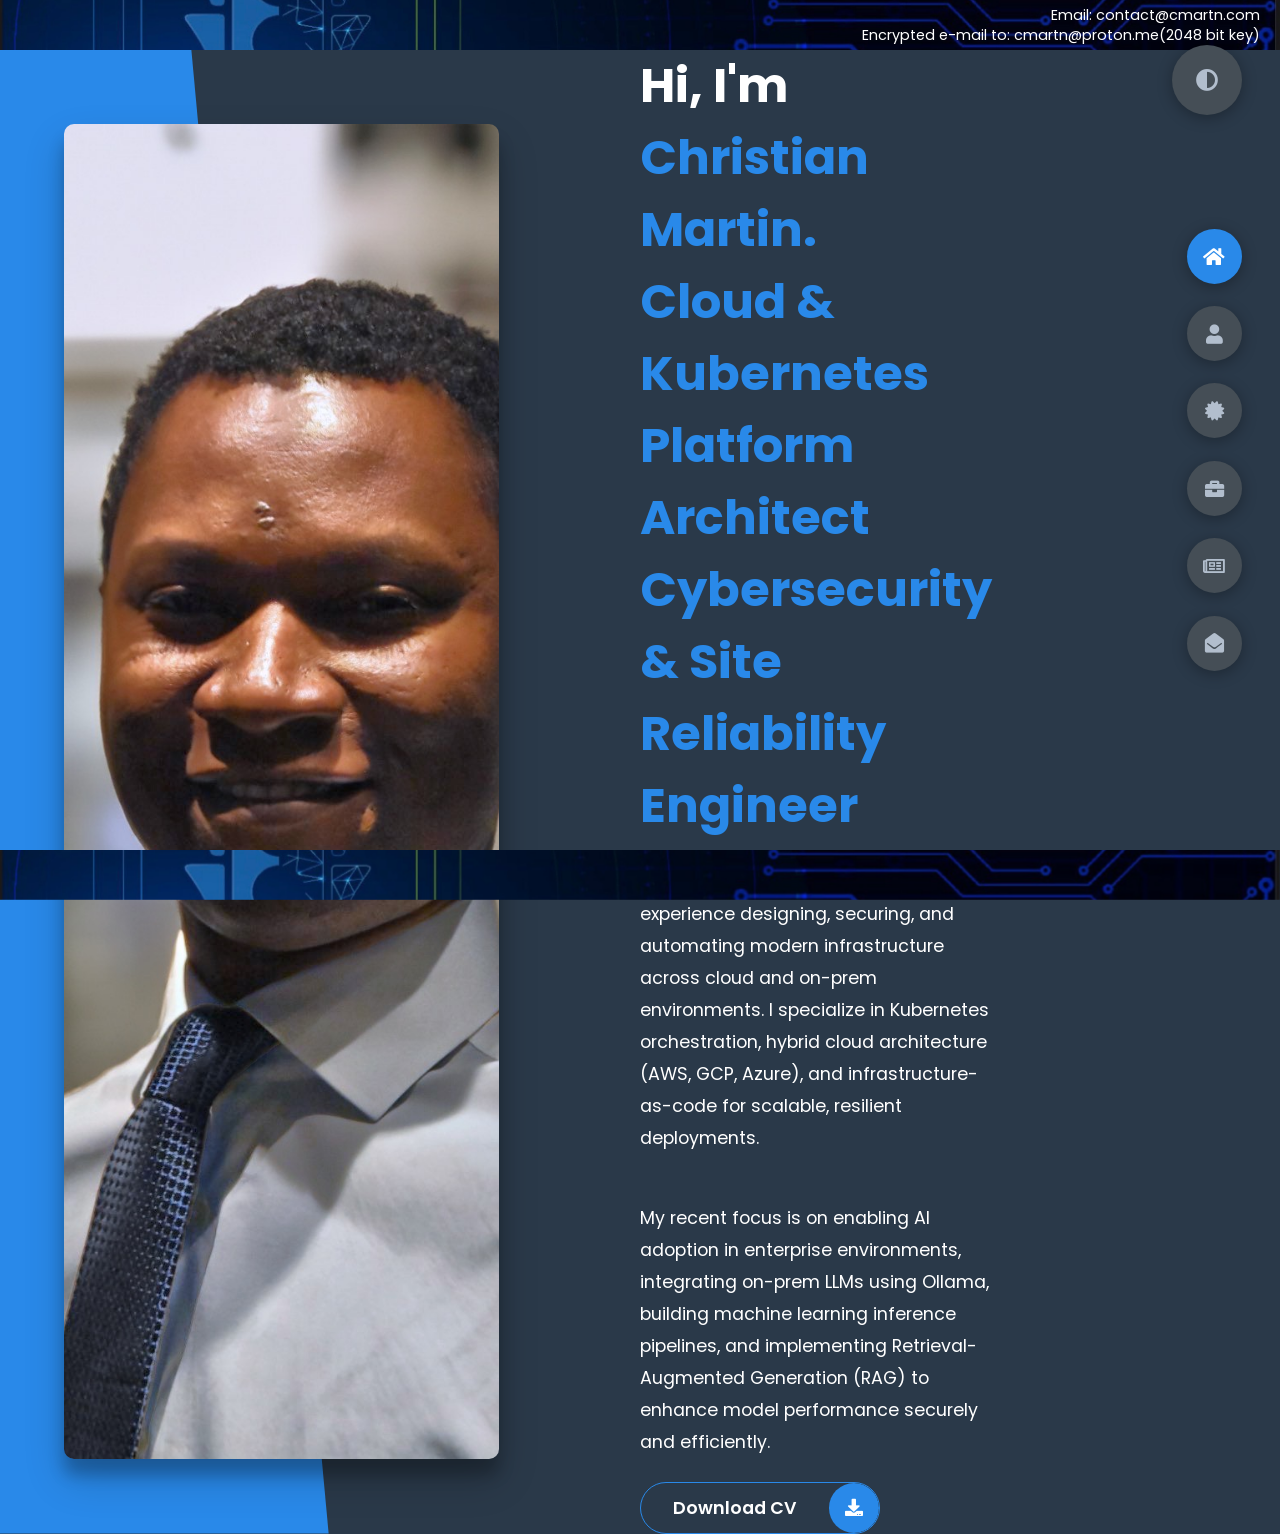
==== commit 4e3b42da: "added the certification section, more stuff to work on this weekend" ====
--- a/index.html
+++ b/index.html
@@ -21,7 +21,7 @@
                 <span>Email: <a href="mailto:contact@cmartn.com">contact@cmartn.com</a></span>
             </div>
             <div class="contact-email">
-                <span>Encrypted e-mail to: <a href="mailto:cmartn@proton.me">cmartn@proton.me</a> (2048 bit key)</span>
+                <span>Encrypted e-mail to: <a href="mailto:cmartn@proton.me">cmartn@proton.me</a><a href="https://keys.openpgp.org/search?q=cmartn%40proton.me">(2048 bit key)</a></span>
             </div>
         </div>
     </div>
@@ -355,6 +355,225 @@
                 </div>
             </div>
         </section>
+
+                <section class="container" id="certifications">
+            <div class="main-title">
+                <h2>My <span>Certifications</span><span class="bg-text">Credentials</span></h2>
+            </div>
+            <p class="cert-text">
+                Professional certifications, courses and educational achievements that validate my expertise.
+            </p>
+            
+            <div class="certifications-container">
+                <!-- Certification Card 1 -->
+                <div class="cert-card">
+                    <div class="cert-badge">
+                        <a href="https://www.credly.com/your-verification-link" target="_blank">
+                            <img src="img/cert-placeholder-1.png" alt="Certification Badge">
+                        </a>
+                    </div>
+                    <div class="cert-details">
+                        <h3 class="cert-title">AWS Certified Solutions Architect</h3>
+                        <div class="cert-issuer">
+                            <i class="fas fa-certificate"></i>
+                            <span>Amazon Web Services</span>
+                        </div>
+                        <div class="cert-date">
+                            <i class="far fa-calendar-alt"></i>
+                            <span>Issued: April 2023</span>
+                        </div>
+                        <p class="cert-description">
+                            Validates expertise in designing distributed systems on AWS.
+                        </p>
+                        <a href="https://www.credly.com/your-verification-link" class="verify-btn" target="_blank">
+                            <i class="fas fa-external-link-alt"></i> Verify
+                        </a>
+                    </div>
+                </div>
+        
+                <!-- Certification Card 2 -->
+                <div class="cert-card">
+                    <div class="cert-badge">
+                        <a href="https://www.credly.com/your-verification-link" target="_blank">
+                            <img src="img/cert-placeholder-2.png" alt="Certification Badge">
+                        </a>
+                    </div>
+                    <div class="cert-details">
+                        <h3 class="cert-title">Certified Kubernetes Administrator</h3>
+                        <div class="cert-issuer">
+                            <i class="fas fa-certificate"></i>
+                            <span>Cloud Native Computing Foundation</span>
+                        </div>
+                        <div class="cert-date">
+                            <i class="far fa-calendar-alt"></i>
+                            <span>Issued: January 2023</span>
+                        </div>
+                        <p class="cert-description">
+                            Demonstrates ability to install, configure and manage Kubernetes clusters.
+                        </p>
+                        <a href="https://www.credly.com/your-verification-link" class="verify-btn" target="_blank">
+                            <i class="fas fa-external-link-alt"></i> Verify
+                        </a>
+                    </div>
+                </div>
+        
+                <!-- Certification Card 3 -->
+                <div class="cert-card">
+                    <div class="cert-badge">
+                        <a href="https://www.credly.com/your-verification-link" target="_blank">
+                            <img src="img/cert-placeholder-3.png" alt="Certification Badge">
+                        </a>
+                    </div>
+                    <div class="cert-details">
+                        <h3 class="cert-title">Microsoft Azure Solutions Architect</h3>
+                        <div class="cert-issuer">
+                            <i class="fas fa-certificate"></i>
+                            <span>Microsoft</span>
+                        </div>
+                        <div class="cert-date">
+                            <i class="far fa-calendar-alt"></i>
+                            <span>Issued: November 2022</span>
+                        </div>
+                        <p class="cert-description">
+                            Expertise in designing cloud and hybrid solutions on Microsoft Azure.
+                        </p>
+                        <a href="https://www.credly.com/your-verification-link" class="verify-btn" target="_blank">
+                            <i class="fas fa-external-link-alt"></i> Verify
+                        </a>
+                    </div>
+                </div>
+        
+                <!-- Certification Card 4 -->
+                <div class="cert-card">
+                    <div class="cert-badge">
+                        <a href="https://www.credly.com/your-verification-link" target="_blank">
+                            <img src="img/cert-placeholder-4.png" alt="Certification Badge">
+                        </a>
+                    </div>
+                    <div class="cert-details">
+                        <h3 class="cert-title">HashiCorp Certified: Terraform Associate</h3>
+                        <div class="cert-issuer">
+                            <i class="fas fa-certificate"></i>
+                            <span>HashiCorp</span>
+                        </div>
+                        <div class="cert-date">
+                            <i class="far fa-calendar-alt"></i>
+                            <span>Issued: September 2022</span>
+                        </div>
+                        <p class="cert-description">
+                            Validates expertise with Infrastructure-as-Code using Terraform.
+                        </p>
+                        <a href="https://www.credly.com/your-verification-link" class="verify-btn" target="_blank">
+                            <i class="fas fa-external-link-alt"></i> Verify
+                        </a>
+                    </div>
+                </div>
+        
+                <!-- Certification Card 5 -->
+                <div class="cert-card">
+                    <div class="cert-badge">
+                        <a href="https://www.credly.com/your-verification-link" target="_blank">
+                            <img src="img/cert-placeholder-5.png" alt="Certification Badge">
+                        </a>
+                    </div>
+                    <div class="cert-details">
+                        <h3 class="cert-title">Red Hat Certified Engineer</h3>
+                        <div class="cert-issuer">
+                            <i class="fas fa-certificate"></i>
+                            <span>Red Hat</span>
+                        </div>
+                        <div class="cert-date">
+                            <i class="far fa-calendar-alt"></i>
+                            <span>Issued: August 2022</span>
+                        </div>
+                        <p class="cert-description">
+                            Advanced Linux skills for system administration and automation.
+                        </p>
+                        <a href="https://www.credly.com/your-verification-link" class="verify-btn" target="_blank">
+                            <i class="fas fa-external-link-alt"></i> Verify
+                        </a>
+                    </div>
+                </div>
+        
+                <!-- Certification Card 6 -->
+                <div class="cert-card">
+                    <div class="cert-badge">
+                        <a href="https://www.credly.com/your-verification-link" target="_blank">
+                            <img src="img/cert-placeholder-6.png" alt="Certification Badge">
+                        </a>
+                    </div>
+                    <div class="cert-details">
+                        <h3 class="cert-title">Certified Information Systems Security Professional</h3>
+                        <div class="cert-issuer">
+                            <i class="fas fa-certificate"></i>
+                            <span>(ISC)²</span>
+                        </div>
+                        <div class="cert-date">
+                            <i class="far fa-calendar-alt"></i>
+                            <span>Issued: July 2022</span>
+                        </div>
+                        <p class="cert-description">
+                            Advanced security knowledge across multiple domains.
+                        </p>
+                        <a href="https://www.credly.com/your-verification-link" class="verify-btn" target="_blank">
+                            <i class="fas fa-external-link-alt"></i> Verify
+                        </a>
+                    </div>
+                </div>
+        
+                <!-- Certification Card 7 -->
+                <div class="cert-card">
+                    <div class="cert-badge">
+                        <a href="https://www.credly.com/your-verification-link" target="_blank">
+                            <img src="img/cert-placeholder-7.png" alt="Certification Badge">
+                        </a>
+                    </div>
+                    <div class="cert-details">
+                        <h3 class="cert-title">Google Cloud Professional Architect</h3>
+                        <div class="cert-issuer">
+                            <i class="fas fa-certificate"></i>
+                            <span>Google Cloud</span>
+                        </div>
+                        <div class="cert-date">
+                            <i class="far fa-calendar-alt"></i>
+                            <span>Issued: May 2022</span>
+                        </div>
+                        <p class="cert-description">
+                            Design, develop, and manage robust solutions on Google Cloud.
+                        </p>
+                        <a href="https://www.credly.com/your-verification-link" class="verify-btn" target="_blank">
+                            <i class="fas fa-external-link-alt"></i> Verify
+                        </a>
+                    </div>
+                </div>
+        
+                <!-- Certification Card 8 -->
+                <div class="cert-card">
+                    <div class="cert-badge">
+                        <a href="https://www.credly.com/your-verification-link" target="_blank">
+                            <img src="img/cert-placeholder-8.png" alt="Certification Badge">
+                        </a>
+                    </div>
+                    <div class="cert-details">
+                        <h3 class="cert-title">Cisco Certified Network Professional</h3>
+                        <div class="cert-issuer">
+                            <i class="fas fa-certificate"></i>
+                            <span>Cisco</span>
+                        </div>
+                        <div class="cert-date">
+                            <i class="far fa-calendar-alt"></i>
+                            <span>Issued: March 2022</span>
+                        </div>
+                        <p class="cert-description">
+                            Advanced network design, implementation, and troubleshooting skills.
+                        </p>
+                        <a href="https://www.credly.com/your-verification-link" class="verify-btn" target="_blank">
+                            <i class="fas fa-external-link-alt"></i> Verify
+                        </a>
+                    </div>
+                </div>
+            </div>
+        </section>
         <section class="container" id="portfolio">
             <div class="main-title">
                 <h2>My <span>Portfolio</span><span class="bg-text">My Work</span></h2>
@@ -584,97 +803,125 @@
                 <div class="main-title">
                     <h2>Contact <span>Me</span><span class="bg-text">Contact</span></h2>
                 </div>
-                <div class="contact-content-con">
-                    <div class="left-contact">
-                        <h4>Contact me here</h4>
-                        <p>
-                            Lorem ipsum dolor sit amet consectetur adipisicing elit. 
-                            In, laborum numquam? Quam excepturi perspiciatis quas quasi.
+                
+                <div class="contact-content">
+                    <div class="contact-info-container">
+                        <h4 class="contact-subtitle">Let's Connect</h4>
+                        <p class="contact-desc">
+                            I'm open to consulting opportunities, technical advisory roles, and infrastructure architecture projects.
                         </p>
-                        <div class="contact-info">
-                            <div class="contact-item">
-                                <div class="icon">
+                        
+                        <!-- Contact Cards -->
+                        <div class="contact-cards">
+                            <div class="contact-card">
+                                <div class="card-icon">
                                     <i class="fas fa-map-marker-alt"></i>
-                                    <span>Location</span>
-                                </div>
-                                <p>
-                                    : Zurich, Switzerland
-                                </p>
-                            </div>
-                            <div class="contact-item">
-                                <div class="icon">
+                                </div>
+                                <div class="card-details">
+                                    <h5>Location</h5>
+                                    <p>Zurich, Switzerland</p>
+                                </div>
+                            </div>
+                            
+                            <div class="contact-card">
+                                <div class="card-icon">
                                     <i class="fas fa-envelope"></i>
-                                    <span>Email</span>
-                                </div>
-                                <p>
-                                    <span>: contact@cmartn.com</span>
-                                </p>
-                            </div>
-                            <div class="contact-item">
-                                <div class="icon">
-                                    <i class="fas fa-envelope"></i>
-                                    <span>Encrypted Email</span>
-                                </div>
-                                <p>
-                                    <span>: cmartn@proton.me</span>
-                                    <span> (2048b)</span>
-                                </p>
-                            </div>
-
-
-                            <div class="contact-item">
-                                <div class="icon">
-                                    <i class="fas fa-user-graduate"></i>
-                                    <span>Mobile Number</span>
-                                </div>
-                                <p>
-                                    <span>: 076 266 5579</span>
-                                </p>
-                            </div>
-                            <div class="contact-item">
-                                <div class="icon">
-                                    <i class="fas fa-globe-africa"></i>
-                                    <span>Languages</span>
-                                </div>
-                                <p>
-                                    <span>: English, German, French</span>
-                                </p>
-                            </div>
-                        </div>
-                        <div class="contact-icons">
-                            <div class="contact-icon">
-                                <a href="www.facebook.com" target="_blank">
-                                    <i class="fab fa-facebook-f"></i>
+                                </div>
+                                <div class="card-details">
+                                    <h5>Email</h5>
+                                    <p>contact@cmartn.com</p>
+                                </div>
+                            </div>
+                            
+                            <div class="contact-card">
+                                <div class="card-icon">
+                                    <i class="fas fa-lock"></i>
+                                </div>
+                                <div class="card-details">
+                                    <h5>Encrypted Email</h5>
+                                    <p>cmartn@proton.me <a href="https://keys.openpgp.org/search?q=cmartn%40proton.me">(2048 bit key)</a></p>
+                                </div>
+                            </div>
+                            
+                            <div class="contact-card">
+                                <div class="card-icon">
+                                    <i class="fas fa-phone-alt"></i>
+                                </div>
+                                <div class="card-details">
+                                    <h5>Phone</h5>
+                                    <p>076 266 5579</p>
+                                </div>
+                            </div>
+                            
+                            <div class="contact-card">
+                                <div class="card-icon">
+                                    <i class="fas fa-globe"></i>
+                                </div>
+                                <div class="card-details">
+                                    <h5>Languages</h5>
+                                    <p>English, German, French</p>
+                                </div>
+                            </div>
+                                                        <div class="contact-card">
+                                <div class="card-icon">
+                                    <i class="fas fa-comment-alt"></i>
+                                </div>
+                                <div class="card-details">
+                                    <h5>Signal</h5>
+                                    <p>Podium.13</p>
+                                </div>
+                            </div>
+                        </div>
+                        
+                        <!-- Social Links -->
+                        <div class="social-links">
+                            <h5>Find me on</h5>
+                            <div class="social-icons">
+                                <a href="https://github.com" target="_blank" class="social-icon">
+                                    <i class="fab fa-github"></i>
                                 </a>
-                                <a href="#" target="_blank">
+                                <a href="https://linkedin.com" target="_blank" class="social-icon">
+                                    <i class="fab fa-linkedin-in"></i>
+                                </a>
+                                <a href="https://twitter.com" target="_blank" class="social-icon">
                                     <i class="fab fa-twitter"></i>
                                 </a>
-                                <a href="#" target="_blank">
-                                    <i class="fab fa-github"></i>
-                                </a>
-                                <a href="#" target="_blank">
+                                <a href="https://youtube.com" target="_blank" class="social-icon">
                                     <i class="fab fa-youtube"></i>
                                 </a>
                             </div>
                         </div>
                     </div>
-                        <form action="" class="contact-form">
-                            <div class="input-control i-c-2">
-                                <input type="text" required placeholder="YOUR NAME">
-                                <input type="email" required placeholder="YOUR EMAIL">
-                            </div>
-                            <div class="input-control">
-                                <input type="text" required placeholder="ENTER SUBJECT">
-                            </div>
-                            <div class="input-control">
-                                <textarea name="" id="" cols="15" rows="8" placeholder="Message Here..."></textarea>
-                            </div>
-                            <div class="submit-btn">
-                                <a href="#" class="main-btn">
-                                    <span class="btn-text">Download CV</span>
-                                    <span class="btn-icon"><i class="fas fa-download"></i></span>
-                                </a>
-                            </div>
+                    
+                    <!-- Contact Form -->
+                    <div class="contact-form-container">
+                        <h4 class="contact-subtitle">Send Me a Message</h4>
+                        <form class="contact-form">
+                            <div class="form-row">
+                                <div class="input-group">
+                                    <label for="name">Your Name</label>
+                                    <input type="text" id="name" placeholder="John Doe">
+                                </div>
+                                <div class="input-group">
+                                    <label for="email">Your Email</label>
+                                    <input type="email" id="email" placeholder="john@example.com">
+                                </div>
+                            </div>
+                            
+                            <div class="input-group">
+                                <label for="subject">Subject</label>
+                                <input type="text" id="subject" placeholder="How can I help you?">
+                            </div>
+                            
+                            <div class="input-group">
+                                <label for="message">Message</label>
+                                <textarea id="message" rows="6" placeholder="Your message here..."></textarea>
+                            </div>
+                            
+                            <button type="submit" class="submit-btn">
+                                <span>Send Message</span>
+                                <i class="fas fa-paper-plane"></i>
+                            </button>
                         </form>
                     </div>
                 </div>
@@ -688,6 +935,9 @@
         </div>
         <div class="control" data-id="about">
             <i class="fas fa-user"></i>
+        </div>
+                <div class="control" data-id="certifications">
+            <i class="fas fa-certificate"></i>
         </div>
         <div class="control" data-id="portfolio">
             <i class="fas fa-briefcase"></i>
--- a/styles/styles.css
+++ b/styles/styles.css
@@ -546,23 +546,27 @@
   line-height: 2rem;
 }
 .contact-content-con .left-contact .contact-info .contact-item {
+  padding: 1rem 0;
+  border-bottom: 1px solid var(--color-grey-5);
+  margin-bottom: 0.5rem;
+}
+
+.contact-content-con .left-contact .contact-info .contact-item .icon {
   display: flex;
   align-items: center;
-  justify-content: space-between;
-}
-.contact-content-con .left-contact .contact-info .contact-item p {
-  margin: 0.3rem 0 !important;
-  padding: 0 !important;
-}
-.contact-content-con .left-contact .contact-info .contact-item .icon {
-  display: grid;
-  grid-template-columns: 40px 1fr;
-}
+  min-width: 35%;
+}
+
 .contact-content-con .left-contact .contact-info .contact-item .icon i {
-  display: flex;
-  align-items: center;
-  font-size: 1.3rem;
-}
+  font-size: 2.2rem; /* Larger icon */
+  margin-right: 1rem;
+  color: var(--color-secondary);
+}
+
+.contact-content-con .left-contact .contact-info .contact-item .icon span {
+  font-weight: 600;
+}
+
 .contact-content-con .left-contact .contact-icon {
   display: flex;
   margin-top: 2rem;
@@ -574,10 +578,10 @@
   background-color: var(--color-grey-5);
   cursor: pointer;
   justify-content: center;
-  width: 50px;
-  height: 50px;
+  width: 60px; /* Slightly larger */
+  height: 60px; /* Slightly larger */
   border-radius: 50%;
-  margin: 0 0.4rem;
+  margin: 0 0.8rem;
   transition: all 0.4s ease-in-out;
 }
 .contact-content-con .left-contact .contact-icon a:hover {
@@ -590,7 +594,7 @@
   display: flex;
   align-items: center;
   justify-content: center;
-  font-size: 1.3rem;
+  font-size: 1.8rem; /* Larger icon */
 }
 .contact-content-con .right-contact {
   flex: 3;
@@ -995,4 +999,389 @@
 
 .theme-2 .skill-card {
     background-color: var(--color-grey-5);
+}
+
+/* Targeted Contact Section Fix - add this at the end of your CSS file */
+.container.contact {
+    padding: 3rem;
+    max-width: 1200px;
+    margin: 0 auto;
+}
+
+.contact-container {
+    width: 100%;
+}
+
+.contact-content {
+    display: grid;
+    grid-template-columns: 1fr 1fr;
+    gap: 2.5rem;
+    width: 100%;
+}
+
+/* Make headings larger and more visible */
+.contact-subtitle {
+    font-size: 1.8rem !important;
+    font-weight: 600;
+    color: var(--color-white);
+    margin-bottom: 1.5rem;
+}
+
+/* Card-like container styling */
+.contact-info-container,
+.contact-form-container {
+    background-color: var(--color-grey-5);
+    border-radius: 15px;
+    padding: 2rem;
+    box-shadow: 0 5px 15px rgba(0, 0, 0, 0.1);
+    width: 100%;
+}
+
+.contact-desc {
+    font-size: 1.1rem;
+    line-height: 1.6;
+    margin-bottom: 2rem;
+}
+
+/* Better card layout */
+.contact-cards {
+    display: grid;
+    grid-template-columns: 1fr 1fr;
+    gap: 1.5rem;
+    margin-bottom: 2rem;
+}
+
+/* Professional card styling */
+.contact-card {
+    display: flex;
+    align-items: center;
+    padding: 1rem;
+    background-color: var(--color-grey-4);
+    border-radius: 10px;
+    transition: all 0.3s ease;
+}
+
+.contact-card:hover {
+    transform: translateY(-5px);
+    box-shadow: 0 5px 15px rgba(0, 0, 0, 0.15);
+}
+
+/* Larger icons */
+.card-icon {
+    display: flex;
+    align-items: center;
+    justify-content: center;
+    width: 60px;
+    height: 60px;
+    border-radius: 10px;
+    background-color: var(--color-secondary);
+    margin-right: 1rem;
+}
+
+.card-icon i {
+    font-size: 1.8rem;
+    color: var(--color-white);
+}
+
+.card-details h5 {
+    font-size: 1.1rem;
+    font-weight: 600;
+    margin-bottom: 0.3rem;
+}
+
+.card-details p {
+    font-size: 1rem;
+    color: var(--color-grey-2);
+}
+
+/* Social icons styling */
+.social-links h5 {
+    font-size: 1.2rem;
+    font-weight: 600;
+    margin-bottom: 1rem;
+}
+
+.social-icons {
+    display: flex;
+    gap: 1rem;
+}
+
+.social-icon {
+    display: flex;
+    align-items: center;
+    justify-content: center;
+    width: 50px;
+    height: 50px;
+    border-radius: 50%;
+    background-color: var(--color-grey-4);
+    color: var(--color-white);
+    transition: all 0.3s ease;
+}
+
+.social-icon:hover {
+    background-color: var(--color-secondary);
+    transform: translateY(-5px);
+}
+
+.social-icon i {
+    font-size: 1.5rem;
+}
+
+/* Improved form styling */
+.contact-form {
+    width: 100%;
+}
+
+.form-row {
+    display: grid;
+    grid-template-columns: 1fr 1fr;
+    gap: 1.5rem;
+    margin-bottom: 1.5rem;
+}
+
+.input-group {
+    margin-bottom: 1.5rem;
+}
+
+.input-group label {
+    display: block;
+    font-size: 1.1rem;
+    margin-bottom: 0.7rem;
+    color: var(--color-grey-2);
+}
+
+.input-group input,
+.input-group textarea {
+    width: 100%;
+    padding: 1rem;
+    background-color: var(--color-grey-4);
+    border: none;
+    border-radius: 7px;
+    color: var(--color-white);
+    font-size: 1rem;
+    font-family: inherit;
+}
+
+.submit-btn {
+    background-color: var(--color-secondary);
+    color: var(--color-white);
+    border: none;
+    border-radius: 30px;
+    padding: 1rem 2rem;
+    font-size: 1.1rem;
+    display: flex;
+    align-items: center;
+    gap: 0.7rem;
+    cursor: pointer;
+    transition: all 0.3s ease;
+}
+
+.submit-btn:hover {
+    background-color: var(--color-primary);
+}
+
+/* Responsive adjustments */
+@media screen and (max-width: 1050px) {
+    .contact-content {
+        grid-template-columns: 1fr;
+        gap: 3rem;
+    }
+}
+
+@media screen and (max-width: 768px) {
+    .contact-cards {
+        grid-template-columns: 1fr;
+    }
+    
+    .form-row {
+        grid-template-columns: 1fr;
+    }
+}
+
+/* ONLY target the Cloud, DevOps and SRE Skills heading */
+h4.stat-title:contains("Cloud, DevOps and SRE Skills"),
+h4.stat-title:nth-of-type(1) {
+    /* Card-like styling */
+    background-color: var(--color-grey-5);
+    padding: 1.5rem;
+    border-radius: 10px;
+    box-shadow: 0 5px 15px rgba(0, 0, 0, 0.15);
+    transition: all 0.3s ease;
+    position: relative;
+    overflow: hidden;
+    margin-bottom: 2rem;
+    text-align: left;
+    border-left: 4px solid var(--color-secondary);
+}
+
+/* Hover effect */
+h4.stat-title:nth-of-type(1):hover {
+    transform: translateY(-5px);
+    box-shadow: 0 8px 20px rgba(0, 0, 0, 0.2);
+}
+
+/* Progress bar animation on hover */
+h4.stat-title:nth-of-type(1)::after {
+    content: '';
+    position: absolute;
+    bottom: 0;
+    left: 0;
+    height: 3px;
+    width: 100%;
+    background-color: var(--color-secondary);
+    transform: scaleX(0);
+    transform-origin: left;
+    transition: transform 0.4s ease;
+}
+
+h4.stat-title:nth-of-type(1):hover::after {
+    transform: scaleX(1);
+}
+
+/* Icon animation (adding a subtle icon) */
+h4.stat-title:nth-of-type(1)::before {
+    content: '';
+    margin-right: 10px;
+    transition: transform 0.3s ease;
+    display: inline-block;
+}
+
+h4.stat-title:nth-of-type(1):hover::before {
+    transform: scale(1.2) rotate(10deg);
+}
+
+/* Certification Section Styling */
+#certifications {
+    background-color: var(--color-primary);
+}
+
+.cert-text {
+    padding: 2rem 0;
+    text-align: center;
+    color: var(--color-grey-2);
+    font-size: 1.1rem;
+    line-height: 1.6;
+}
+
+/* Smaller certification badges - targeted fix */
+.cert-badge {
+    padding: 1.5rem; /* Reduced padding */
+}
+
+.cert-badge img {
+    max-width: 120px; /* Smaller size */
+    max-height: 120px; /* Smaller size */
+}
+
+/* Compact certification grid to fit more per row */
+.certifications-container {
+    grid-template-columns: repeat(auto-fill, minmax(300px, 1fr));
+    gap: 1.5rem;
+}
+
+/* Make sure hover effect still looks good with smaller badges */
+.cert-card:hover .cert-badge img {
+    transform: scale(1.15); /* Slightly larger scale on hover */
+}
+
+.certifications-container {
+    display: grid;
+    grid-template-columns: repeat(auto-fill, minmax(350px, 1fr));
+    gap: 2rem;
+    margin-top: 2rem;
+}
+
+.cert-card {
+    position: relative;
+    background-color: var(--color-grey-5);
+    border-radius: 15px;
+    box-shadow: 0px 5px 15px rgba(0, 0, 0, 0.1);
+    overflow: hidden;
+    transition: all 0.4s ease;
+    display: flex;
+    flex-direction: column;
+    height: 100%;
+}
+
+.cert-card:hover {
+    transform: translateY(-10px);
+    box-shadow: 0px 15px 30px rgba(0, 0, 0, 0.3);
+}
+
+.cert-badge {
+    text-align: center;
+    padding: 2rem;
+    background-color: var(--color-grey-4);
+    border-bottom: 3px solid var(--color-secondary);
+}
+
+.cert-badge img {
+    max-width: 150px;
+    max-height: 150px;
+    object-fit: contain;
+    transition: transform 0.3s ease;
+}
+
+.cert-card:hover .cert-badge img {
+    transform: scale(1.1);
+}
+
+.cert-details {
+    padding: 1.5rem;
+    display: flex;
+    flex-direction: column;
+    flex-grow: 1;
+}
+
+.cert-title {
+    font-size: 1.3rem;
+    font-weight: 600;
+    margin-bottom: 1rem;
+    color: var(--color-white);
+}
+
+.cert-issuer, .cert-date {
+    display: flex;
+    align-items: center;
+    margin-bottom: 0.7rem;
+    color: var(--color-grey-2);
+}
+
+.cert-issuer i, .cert-date i {
+    color: var(--color-secondary);
+    margin-right: 0.5rem;
+    font-size: 1rem;
+}
+
+.cert-description {
+    margin: 1rem 0;
+    font-size: 0.95rem;
+    line-height: 1.6;
+    color: var(--color-grey-2);
+    flex-grow: 1;
+}
+
+.verify-btn {
+    display: inline-flex;
+    align-items: center;
+    padding: 0.6rem 1rem;
+    background-color: var(--color-secondary);
+    color: var(--color-white);
+    border-radius: 30px;
+    font-size: 0.9rem;
+    font-weight: 500;
+    cursor: pointer;
+    transition: all 0.3s ease;
+    align-self: flex-start;
+    margin-top: auto;
+}
+
+.verify-btn i {
+    margin-right: 0.4rem;
+}
+
+.verify-btn:hover {
+    background-color: transparent;
+    color: var(--color-secondary);
+    border: 1px solid var(--color-secondary);
 }
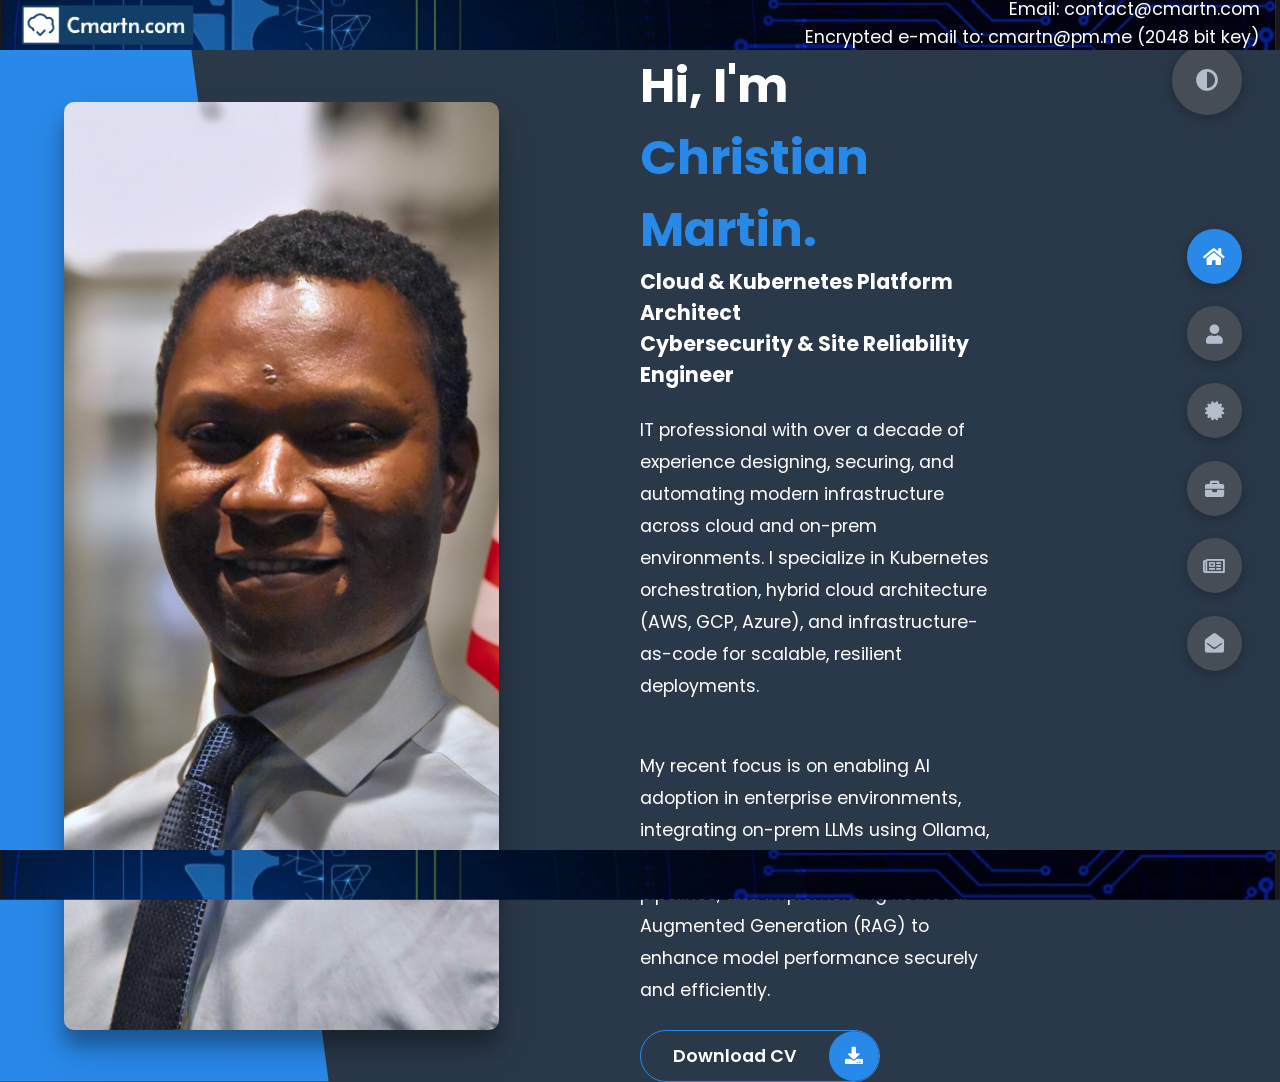
==== commit 30ce3fc0: "added the logo across all the sections, and made the resume downloadable, and added the public key v" ====
--- a/index.html
+++ b/index.html
@@ -16,12 +16,15 @@
         <div class="navbar-image">
             <img src="img/IMG_0183.jpeg" alt="Navbar Image">
         </div>
+        <div class="navbar-logo">
+            <img src="img/logo-no-background.png" alt="Company Logo">
+        </div> 
         <div class="navbar-contact">
             <div class="contact-email">
                 <span>Email: <a href="mailto:contact@cmartn.com">contact@cmartn.com</a></span>
             </div>
             <div class="contact-email">
-                <span>Encrypted e-mail to: <a href="mailto:cmartn@proton.me">cmartn@proton.me</a><a href="https://keys.openpgp.org/search?q=cmartn%40proton.me">(2048 bit key)</a></span>
+                <span>Encrypted e-mail to: <a href="mailto:cmartn@pm.me">cmartn@pm.me </a>  <a href="https://keys.openpgp.org/search?q=cmartn%40proton.me">(2048 bit key)</a></span>
             </div>
         </div>
     </div>
@@ -36,8 +39,8 @@
             <div class="right-header">
                 <h3 class="name">
                     Hi, I'm <span>Christian Martin.</span><br />
-                    <span class="sub-heading">Cloud & Kubernetes Platform Architect</span><br />
-                    <span class="sub-heading">Cybersecurity & Site Reliability Engineer</span><br />
+                    <h3 class="sub-heading">Cloud & Kubernetes Platform Architect</h3>
+                    <h3 class="sub-heading">Cybersecurity & Site Reliability Engineer</h3>
                 </h3>
                 <p>
                     IT professional with over a decade of experience designing, securing, and automating modern infrastructure across cloud and on-prem environments. I specialize in Kubernetes orchestration, hybrid cloud architecture (AWS, GCP, Azure), and infrastructure-as-code for scalable, resilient deployments.
@@ -46,7 +49,7 @@
                     My recent focus is on enabling AI adoption in enterprise environments, integrating on-prem LLMs using Ollama, building machine learning inference pipelines, and implementing Retrieval-Augmented Generation (RAG) to enhance model performance securely and efficiently.
                 </p>
                 <div class="btn-con">
-                    <a href="" class="main-btn">
+                    <a href="img/ResumeChristian.docx-3.pdf" class="main-btn" download="Christian_Martin_Resume.pdf">
                         <span class="btn-text">Download CV</span>
                         <span class="btn-icon"><i class="fas fa-download"></i></span>
                     </a>
@@ -74,7 +77,7 @@
                     </p>
 
                     <div class="btn-con">
-                        <a href="#" class="main-btn">
+                        <a href="img/ResumeChristian.docx-3.pdf" class="main-btn" download="Christian_Martin_Resume.pdf">
                             <span class="btn-text">Download CV</span>
                             <span class="btn-icon"><i class="fas fa-download"></i></span>
                         </a>
@@ -839,7 +842,7 @@
                                 </div>
                                 <div class="card-details">
                                     <h5>Encrypted Email</h5>
-                                    <p>cmartn@proton.me <a href="https://keys.openpgp.org/search?q=cmartn%40proton.me">(2048 bit key)</a></p>
+                                    <p>cmartn@pm.me <a href="https://keys.openpgp.org/search?q=cmartn%40proton.me">(2048 bit key)</a></p>
                                 </div>
                             </div>
                             
--- a/styles/styles.css
+++ b/styles/styles.css
@@ -888,32 +888,58 @@
 .navbar-container {
     position: relative;
     width: 100%;
-}
-
+    height: 50px;
+    z-index: 100;
+}
+
+/* Make sure the navbar image is properly positioned */
 .navbar-image {
+    position: relative;
+    z-index: 1;
     width: 100%;
+    height: 50px;
 }
 
 .navbar-image img {
     width: 100%;
-    height: 50px; /* Adjust as needed */
+    height: 100%;
     object-fit: cover;
     display: block;
 }
 
+/* Fix logo positioning and display */
+.navbar-logo {
+    position: absolute;
+    top: 50%;
+    left: 20px;
+    transform: translateY(-50%);
+    z-index: 5;
+}
+
+.navbar-logo img {
+    max-height: 40px;
+    width: auto;
+    display: block;
+}
+
+/* Ensure contact information is visible */
 .navbar-contact {
     position: absolute;
     top: 50%;
     right: 20px;
     transform: translateY(-50%);
+    z-index: 5;
     text-align: right;
-    color: white; /* Adjust color for visibility against your image */
-    font-size: 0.9rem;
+    color: white;
     line-height: 1.4;
 }
 
+.contact-email {
+    margin-bottom: 3px;
+}
+
 .navbar-contact a {
-    color: white; /* Adjust link color as needed */
+    color: white;
     text-decoration: none;
 }
 
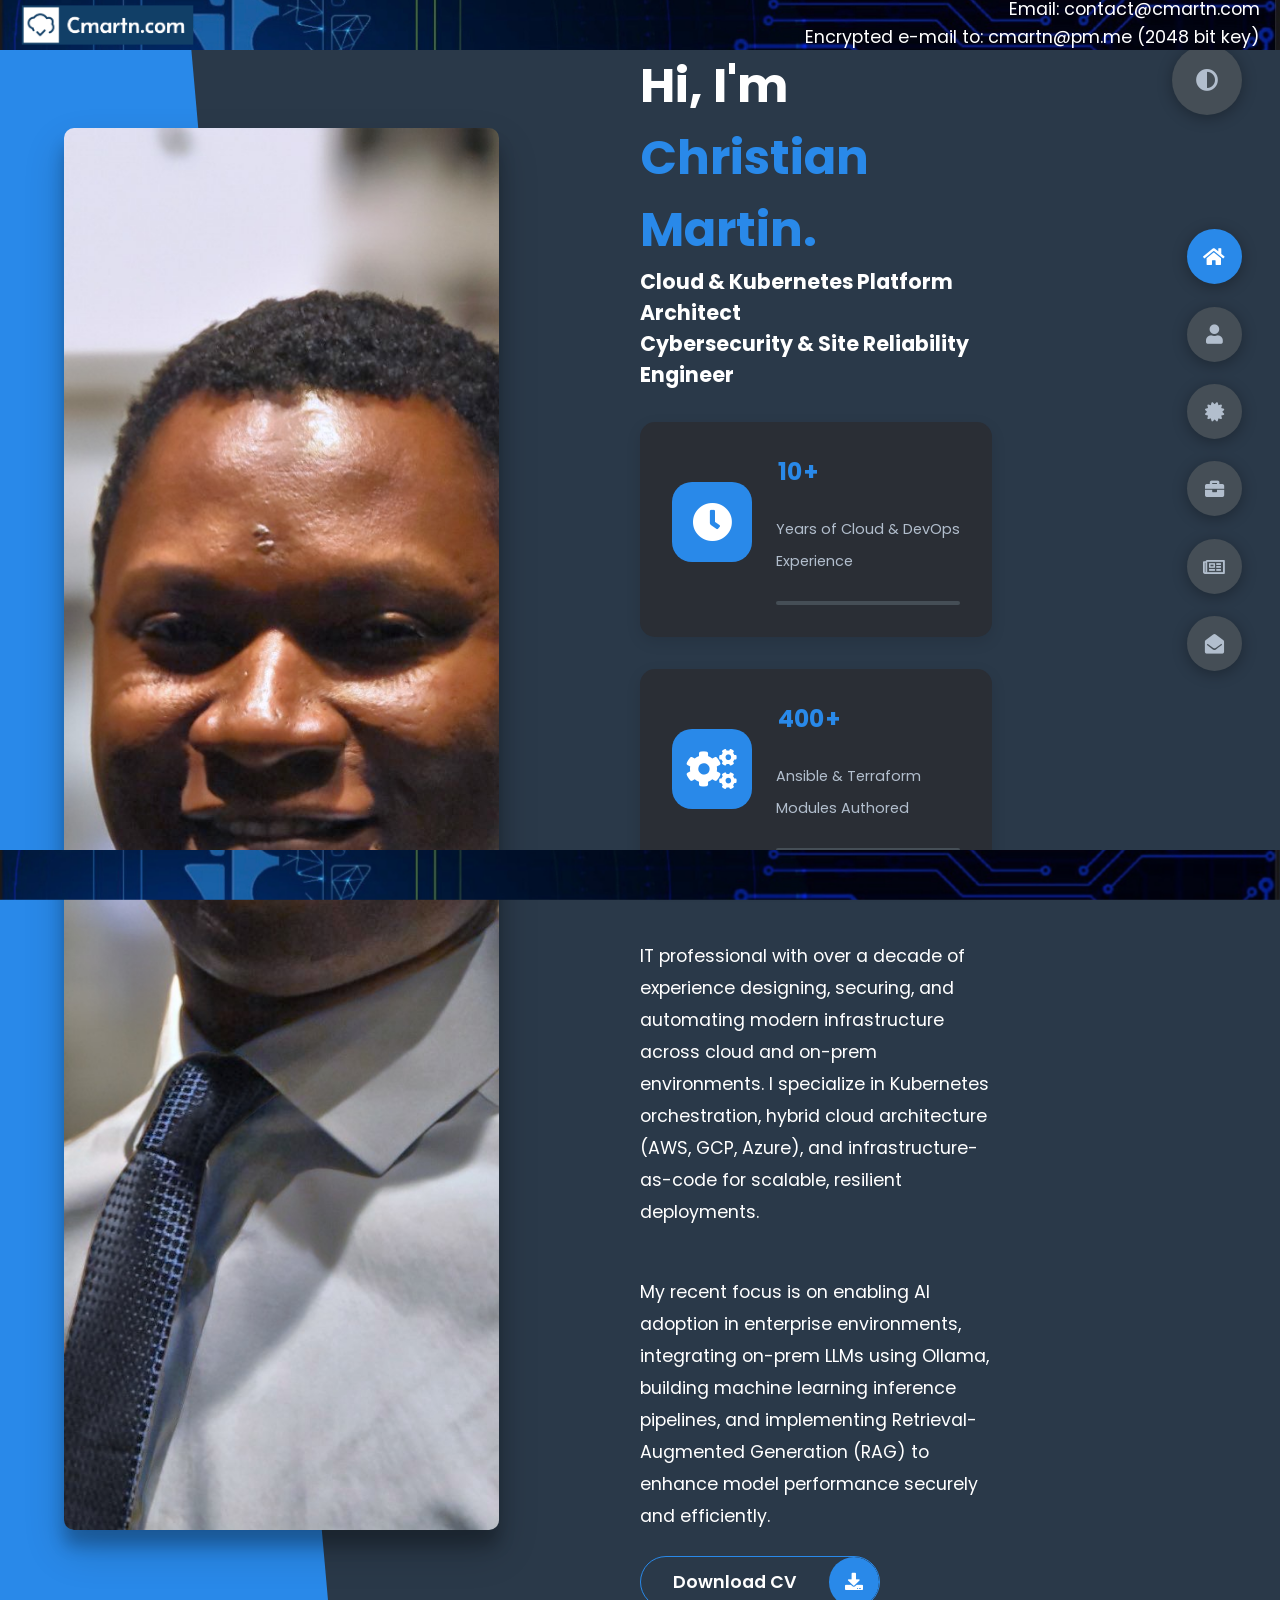
==== commit 1ec65f64: "added the cards counting years of IT experience and number of terraform modules deployed" ====
--- a/index.html
+++ b/index.html
@@ -42,6 +42,37 @@
                     <h3 class="sub-heading">Cloud & Kubernetes Platform Architect</h3>
                     <h3 class="sub-heading">Cybersecurity & Site Reliability Engineer</h3>
                 </h3>
+
+                                <!-- Add this where you want the counting cards to appear -->
+                <div class="counter-container">
+                    <!-- Years of Experience Counter Card -->
+                    <div class="counter-card">
+                        <div class="stat-icon">
+                            <i class="fas fa-clock"></i>
+                        </div>
+                        <div class="stat-content">
+                            <h3><span class="count-up" data-count="10">0</span><span>+</span></h3>
+                            <p>Years of Cloud & DevOps Experience</p>
+                            <div class="stat-bar">
+                                <div class="stat-bar-inner"></div>
+                            </div>
+                        </div>
+                    </div>
+                
+                    <!-- Modules Authored Counter Card -->
+                    <div class="counter-card">
+                        <div class="stat-icon">
+                            <i class="fas fa-cogs"></i>
+                        </div>
+                        <div class="stat-content">
+                            <h3><span class="count-up" data-count="400">0</span><span>+</span></h3>
+                            <p>Ansible & Terraform Modules Authored</p>
+                            <div class="stat-bar">
+                                <div class="stat-bar-inner"></div>
+                            </div>
+                        </div>
+                    </div>
+                </div>
                 <p>
                     IT professional with over a decade of experience designing, securing, and automating modern infrastructure across cloud and on-prem environments. I specialize in Kubernetes orchestration, hybrid cloud architecture (AWS, GCP, Azure), and infrastructure-as-code for scalable, resilient deployments.
                 </p>
--- a/styles/styles.css
+++ b/styles/styles.css
@@ -1410,4 +1410,60 @@
     background-color: transparent;
     color: var(--color-secondary);
     border: 1px solid var(--color-secondary);
+}
+
+/* Counting animation cards styling */
+.counter-container {
+    display: flex;
+    flex-wrap: wrap;
+    gap: 2rem;
+    margin: 2rem 0;
+}
+
+.counter-card {
+    flex: 1 1 300px;
+    background-color: var(--color-grey-5);
+    border-radius: 15px;
+    padding: 2rem;
+    display: flex;
+    align-items: center;
+    box-shadow: 0 5px 15px rgba(0, 0, 0, 0.1);
+    transition: all 0.4s ease;
+}
+
+.counter-card:hover {
+    transform: translateY(-5px);
+    box-shadow: 0 10px 20px rgba(0, 0, 0, 0.2);
+}
+
+.counter-card .stat-icon {
+    display: flex;
+    align-items: center;
+    justify-content: center;
+    width: 80px;
+    height: 80px;
+    border-radius: 20px;
+    background-color: var(--color-secondary);
+    margin-right: 1.5rem;
+}
+
+.counter-card .stat-icon i {
+    font-size: 2.5rem;
+    color: var(--color-white);
+}
+
+.counter-card .stat-content {
+    flex: 1;
+}
+
+.counter-card h3 {
+    font-size: 3rem;
+    font-weight: 700;
+    color: var(--color-white);
+    margin-bottom: 0.5rem;
+}
+
+.counter-card p {
+    color: var(--color-grey-2);
+    margin-bottom: 1rem;
 }
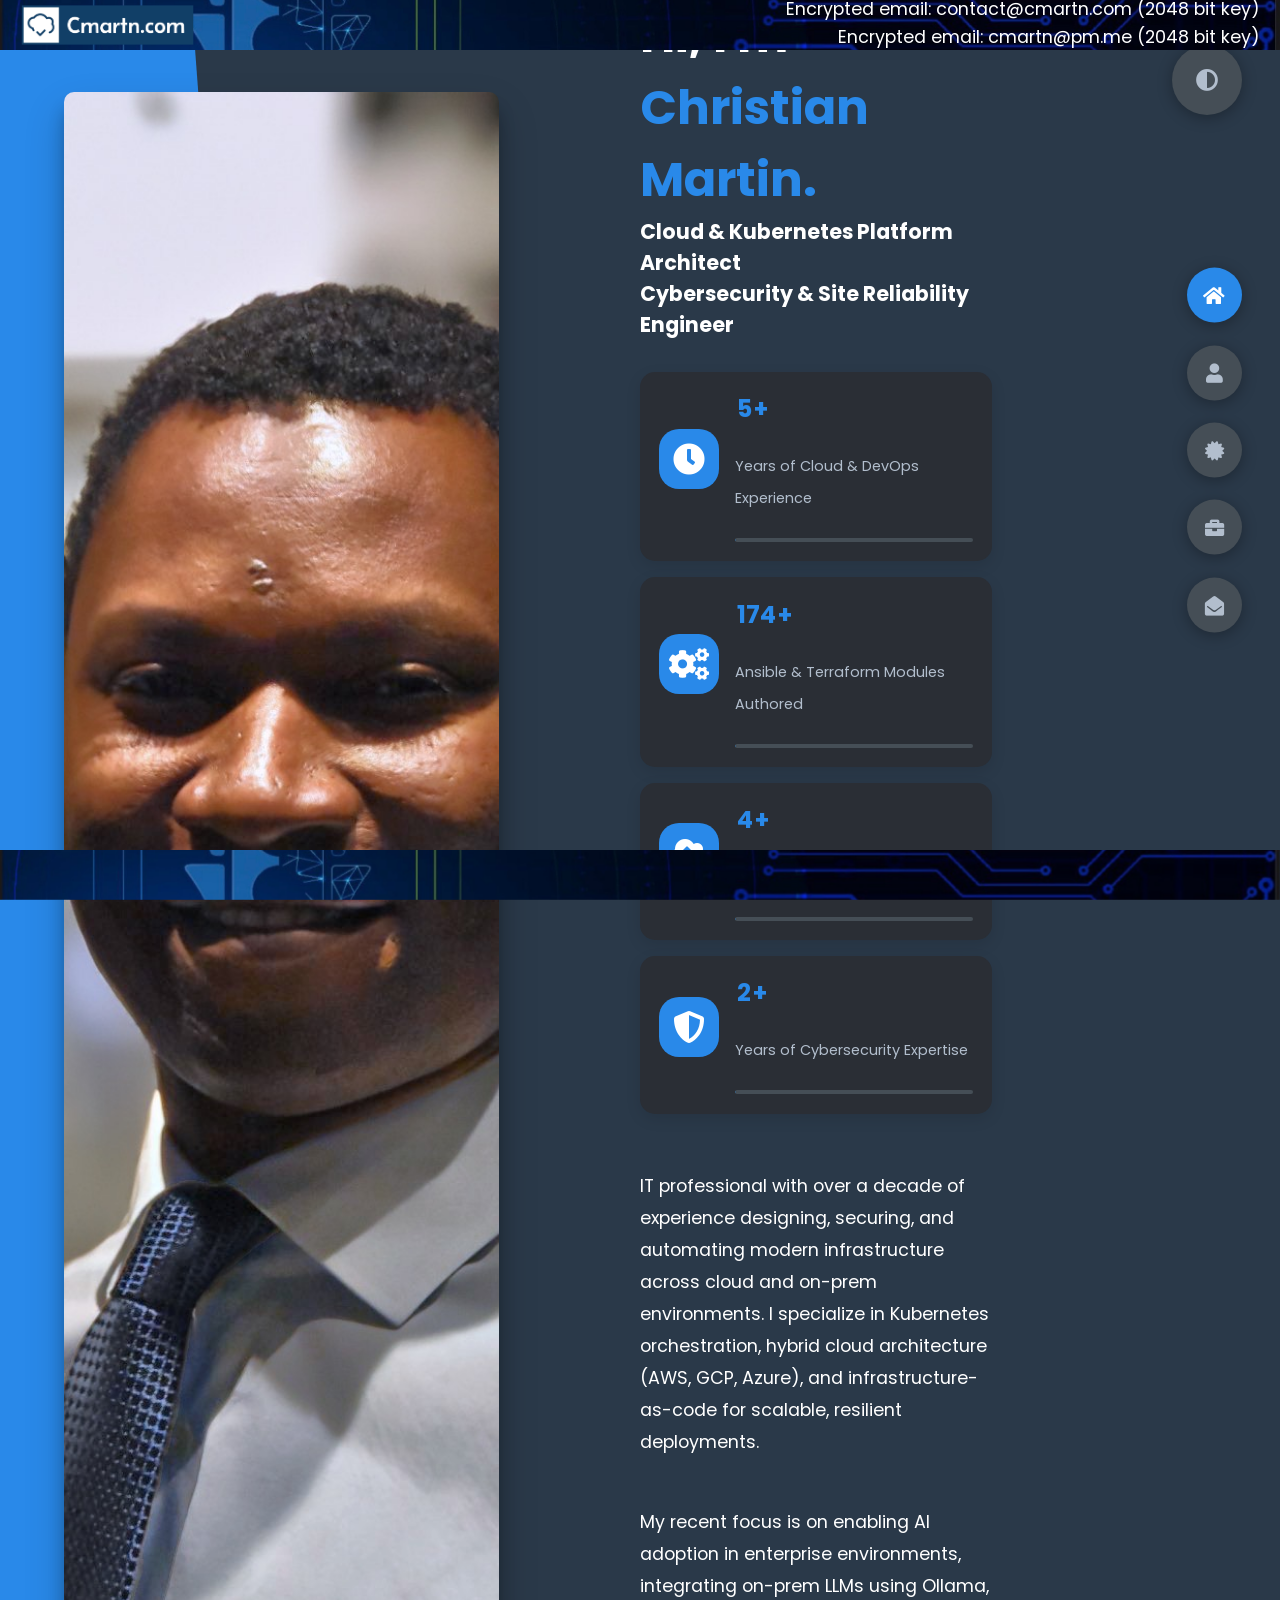
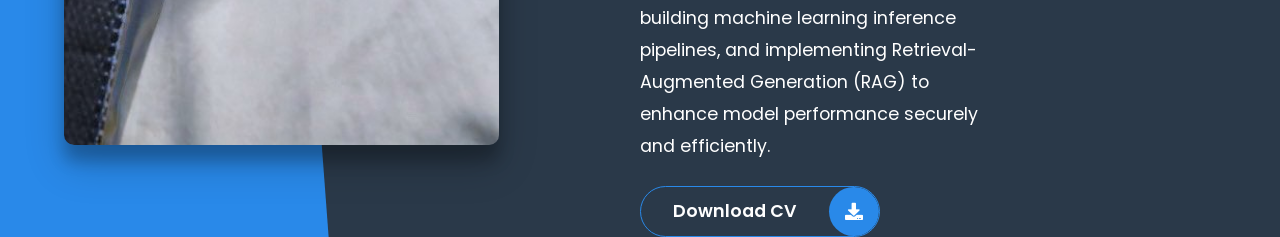
==== commit 8feb2842: "deleted the portfolio and blog section and added the experience section" ====
--- a/index.html
+++ b/index.html
@@ -21,10 +21,10 @@
         </div> 
         <div class="navbar-contact">
             <div class="contact-email">
-                <span>Email: <a href="mailto:contact@cmartn.com">contact@cmartn.com</a></span>
+                <span>Encrypted email: <a href="mailto:contact@cmartn.com">contact@cmartn.com</a>  <a href="https://keys.openpgp.org/search?q=cmartn%40proton.me">(2048 bit key)</a></span>
             </div>
             <div class="contact-email">
-                <span>Encrypted e-mail to: <a href="mailto:cmartn@pm.me">cmartn@pm.me </a>  <a href="https://keys.openpgp.org/search?q=cmartn%40proton.me">(2048 bit key)</a></span>
+                <span>Encrypted email: <a href="mailto:cmartn@pm.me">cmartn@pm.me </a>  <a href="https://keys.openpgp.org/search?q=cmartn%40proton.me">(2048 bit key)</a></span>
             </div>
         </div>
     </div>
@@ -45,7 +45,7 @@
 
                                 <!-- Add this where you want the counting cards to appear -->
                 <div class="counter-container">
-                    <!-- Years of Experience Counter Card -->
+                    <!-- Existing card 1 (Cloud & DevOps) -->
                     <div class="counter-card">
                         <div class="stat-icon">
                             <i class="fas fa-clock"></i>
@@ -58,8 +58,8 @@
                             </div>
                         </div>
                     </div>
-                
-                    <!-- Modules Authored Counter Card -->
+                    
+                    <!-- Existing card 2 (Modules Authored) -->
                     <div class="counter-card">
                         <div class="stat-icon">
                             <i class="fas fa-cogs"></i>
@@ -67,6 +67,34 @@
                         <div class="stat-content">
                             <h3><span class="count-up" data-count="400">0</span><span>+</span></h3>
                             <p>Ansible & Terraform Modules Authored</p>
+                            <div class="stat-bar">
+                                <div class="stat-bar-inner"></div>
+                            </div>
+                        </div>
+                    </div>
+                    
+                    <!-- NEW Card: Cloud Migration & SRE -->
+                    <div class="counter-card">
+                        <div class="stat-icon">
+                            <i class="fas fa-cloud-upload-alt"></i>
+                        </div>
+                        <div class="stat-content">
+                            <h3><span class="count-up" data-count="8">0</span><span>+</span></h3>
+                            <p>Years of Cloud Migration & SRE</p>
+                            <div class="stat-bar">
+                                <div class="stat-bar-inner"></div>
+                            </div>
+                        </div>
+                    </div>
+                    
+                    <!-- NEW Card: Cybersecurity -->
+                    <div class="counter-card">
+                        <div class="stat-icon">
+                            <i class="fas fa-shield-alt"></i>
+                        </div>
+                        <div class="stat-content">
+                            <h3><span class="count-up" data-count="9">0</span><span>+</span></h3>
+                            <p>Years of Cybersecurity Expertise</p>
                             <div class="stat-bar">
                                 <div class="stat-bar-inner"></div>
                             </div>
@@ -608,225 +636,142 @@
                 </div>
             </div>
         </section>
-        <section class="container" id="portfolio">
+
+                <!-- Work Experience & Education Section -->
+        <section class="container" id="experience">
             <div class="main-title">
-                <h2>My <span>Portfolio</span><span class="bg-text">My Work</span></h2>
-            </div>
-            <p class="port-text">
-                Here is some of my work that I've done in various programming languages.
-            </p>
-            <div class="portfolios">
-                <div class="portfolio-item">
-                    <div class="image">
-                        <img src="img/port1.jpg" alt="">
-                    </div>
-                    <div class="hover-items">
-                        <h3>Project Source</h3>
-                        <div class="icons">
-                            <a href="#" class="icon">
-                                <i class="fab fa-github"></i>
-                            </a>
-                            <a href="#" class="icon">
-                                <i class="fab fa-behance"></i>
-                            </a>
-                            <a href="#" class="icon">
-                                <i class="fab fa-youtube"></i>
-                            </a>
-                        </div>
-                    </div>
-                </div>
-                <div class="portfolio-item">
-                    <div class="image">
-                        <img src="img/port2.jpg" alt="">
-                    </div>
-                    <div class="hover-items">
-                        <h3>Project Source</h3>
-                        <div class="icons">
-                            <a href="#" class="icon">
-                                <i class="fab fa-github"></i>
-                            </a>
-                            <a href="#" class="icon">
-                                <i class="fab fa-behance"></i>
-                            </a>
-                            <a href="#" class="icon">
-                                <i class="fab fa-youtube"></i>
-                            </a>
-                        </div>
-                    </div>
-                </div>
-                <div class="portfolio-item">
-                    <div class="image">
-                        <img src="img/port3.jpg" alt="">
-                    </div>
-                    <div class="hover-items">
-                        <h3>Project Source</h3>
-                        <div class="icons">
-                            <a href="#" class="icon">
-                                <i class="fab fa-github"></i>
-                            </a>
-                            <a href="#" class="icon">
-                                <i class="fab fa-behance"></i>
-                            </a>
-                            <a href="#" class="icon">
-                                <i class="fab fa-youtube"></i>
-                            </a>
-                        </div>
-                    </div>
-                </div>
-                <div class="portfolio-item">
-                    <div class="image">
-                        <img src="img/port4.jpg" alt="">
-                    </div>
-                    <div class="hover-items">
-                        <h3>Project Source</h3>
-                        <div class="icons">
-                            <a href="#" class="icon">
-                                <i class="fab fa-github"></i>
-                            </a>
-                            <a href="#" class="icon">
-                                <i class="fab fa-behance"></i>
-                            </a>
-                            <a href="#" class="icon">
-                                <i class="fab fa-youtube"></i>
-                            </a>
-                        </div>
-                    </div>
-                </div>
-                <div class="portfolio-item">
-                    <div class="image">
-                        <img src="img/port5.jpg" alt="">
-                    </div>
-                    <div class="hover-items">
-                        <h3>Project Source</h3>
-                        <div class="icons">
-                            <a href="#" class="icon">
-                                <i class="fab fa-github"></i>
-                            </a>
-                            <a href="#" class="icon">
-                                <i class="fab fa-behance"></i>
-                            </a>
-                            <a href="#" class="icon">
-                                <i class="fab fa-youtube"></i>
-                            </a>
-                        </div>
-                    </div>
-                </div>
-                <div class="portfolio-item">
-                    <div class="image">
-                        <img src="img/port2.jpg" alt="">
-                    </div>
-                    <div class="hover-items">
-                        <h3>Project Source</h3>
-                        <div class="icons">
-                            <a href="#" class="icon">
-                                <i class="fab fa-github"></i>
-                            </a>
-                            <a href="#" class="icon">
-                                <i class="fab fa-behance"></i>
-                            </a>
-                            <a href="#" class="icon">
-                                <i class="fab fa-youtube"></i>
-                            </a>
-                        </div>
-                    </div>
-                </div>
-                <div class="portfolio-item">
-                    <div class="image">
-                        <img src="img/port7.jpg" alt="">
-                    </div>
-                    <div class="hover-items">
-                        <h3>Project Source</h3>
-                        <div class="icons">
-                            <a href="#" class="icon">
-                                <i class="fab fa-github"></i>
-                            </a>
-                            <a href="#" class="icon">
-                                <i class="fab fa-behance"></i>
-                            </a>
-                            <a href="#" class="icon">
-                                <i class="fab fa-youtube"></i>
-                            </a>
-                        </div>
-                    </div>
-                </div>
-            </div>
-        </section>
-        <section class="container" id="blogs">
-            <div class="blogs-content">
-                <div class="main-title">
-                    <h2>My <span>Blogs</span><span class="bg-text">My Blogs</span></h2>
-                </div>
-                <div class="blogs">
-                    <div class="blog">
-                        <img src="img/port6.jpg" alt="">
-                        <div class="blog-text">
-                            <h4>
-                                How to Create Your Own Website
-                            </h4>
-                            <p>
-                                Lorem ipsum dolor sit, amet consectetur adipisicing elit. 
-                                Doloribus natus voluptas, eos obcaecati recusandae amet?
-                            </p>
-                        </div>
-                    </div>
-                    <div class="blog">
-                        <img src="img/blog1.jpg" alt="">
-                        <div class="blog-text">
-                            <h4>
-                                How to Become an Expert in Web Design
-                            </h4>
-                            <p>
-                                Lorem ipsum dolor sit, amet consectetur adipisicing elit. 
-                                Doloribus natus voluptas, eos obcaecati recusandae amet?
-                            </p>
-                        </div>
-                    </div>
-                    <div class="blog">
-                        <img src="img/blog2.jpg" alt="">
-                        <div class="blog-text">
-                            <h4>
-                                Become a Web Designer in 10 Days
-                            </h4>
-                            <p>
-                                Lorem ipsum dolor sit, amet consectetur adipisicing elit. 
-                                Doloribus natus voluptas, eos obcaecati recusandae amet?
-                            </p>
-                        </div>
-                    </div>
-                    <div class="blog">
-                        <img src="img/blog3.jpg" alt="">
-                        <div class="blog-text">
-                            <h4>
-                                Debbuging made easy with Web Inspector
-                            </h4>
-                            <p>
-                                Lorem ipsum dolor sit, amet consectetur adipisicing elit. 
-                                Doloribus natus voluptas, eos obcaecati recusandae amet?
-                            </p>
-                        </div>
-                    </div>
-                    <div class="blog">
-                        <img src="img/port1.jpg" alt="">
-                        <div class="blog-text">
-                            <h4>
-                                Get started with Web Design and UI Design
-                            </h4>
-                            <p>
-                                Lorem ipsum dolor sit, amet consectetur adipisicing elit. 
-                                Doloribus natus voluptas, eos obcaecati recusandae amet?
-                            </p>
-                        </div>
-                    </div>
-                    <div class="blog">
-                        <img src="img/port3.jpg" alt="">
-                        <div class="blog-text">
-                            <h4>
-                                This is what you need to know about Web Design
-                            </h4>
-                            <p>
-                                Lorem ipsum dolor sit, amet consectetur adipisicing elit. 
-                                Doloribus natus voluptas, eos obcaecati recusandae amet?
-                            </p>
+                <h2>Professional <span>Experience</span><span class="bg-text">Career</span></h2>
+            </div>
+            
+            <div class="experience-container">
+                <!-- Experience Timeline -->
+                <div class="exp-timeline">
+                    <!-- Job 1 -->
+                    <div class="exp-item">
+                        <div class="exp-icon">
+                            <i class="fas fa-briefcase"></i>
+                        </div>
+                        <span class="exp-date">2020 - Present</span>
+                        <h3 class="exp-title">Senior Cloud Platform Architect</h3>
+                        <h4 class="exp-company">Company Name, Location</h4>
+                        <div class="exp-content">
+                            <p>Led cloud-native architecture design and implementation for enterprise clients, specializing in Kubernetes orchestration, multi-cloud infrastructure, and DevSecOps practices.</p>
+                            <ul class="exp-highlights">
+                                <li>Designed and deployed resilient Kubernetes clusters across AWS, GCP, and Azure</li>
+                                <li>Implemented zero-trust security architecture for enterprise cloud environments</li>
+                                <li>Reduced deployment time by 70% through infrastructure-as-code and CI/CD pipeline optimization</li>
+                            </ul>
+                            <div class="exp-tech">
+                                <span>Kubernetes</span>
+                                <span>Terraform</span>
+                                <span>AWS</span>
+                                <span>Azure</span>
+                                <span>GCP</span>
+                            </div>
+                        </div>
+                    </div>
+                    
+                    <!-- Job 2 -->
+                    <div class="exp-item">
+                        <div class="exp-icon">
+                            <i class="fas fa-server"></i>
+                        </div>
+                        <span class="exp-date">2017 - 2020</span>
+                        <h3 class="exp-title">DevOps Engineer & SRE</h3>
+                        <h4 class="exp-company">Company Name, Location</h4>
+                        <div class="exp-content">
+                            <p>Architected and maintained high-availability infrastructure supporting mission-critical applications. Implemented monitoring, logging, and alerting solutions to ensure optimal system performance.</p>
+                            <ul class="exp-highlights">
+                                <li>Reduced infrastructure costs by 35% through resource optimization and cloud-native solutions</li>
+                                <li>Achieved 99.99% uptime for production services through redundant architecture</li>
+                                <li>Automated provisioning and configuration management with Ansible</li>
+                            </ul>
+                            <div class="exp-tech">
+                                <span>Ansible</span>
+                                <span>Docker</span>
+                                <span>Elasticsearch</span>
+                                <span>Prometheus</span>
+                                <span>Python</span>
+                            </div>
+                        </div>
+                    </div>
+                    
+                    <!-- Job 3 -->
+                    <div class="exp-item">
+                        <div class="exp-icon">
+                            <i class="fas fa-shield-alt"></i>
+                        </div>
+                        <span class="exp-date">2014 - 2017</span>
+                        <h3 class="exp-title">Cybersecurity Specialist</h3>
+                        <h4 class="exp-company">Company Name, Location</h4>
+                        <div class="exp-content">
+                            <p>Led security operations and threat intelligence efforts to protect enterprise infrastructure and data. Conducted security assessments and implemented defense-in-depth strategies.</p>
+                            <ul class="exp-highlights">
+                                <li>Implemented comprehensive security monitoring solution using ELK stack</li>
+                                <li>Conducted penetration testing and vulnerability assessments</li>
+                                <li>Designed and deployed secure network architecture for multi-site operations</li>
+                            </ul>
+                            <div class="exp-tech">
+                                <span>Network Security</span>
+                                <span>Kali Linux</span>
+                                <span>SIEM</span>
+                                <span>Wireshark</span>
+                                <span>Burpsuite</span>
+                            </div>
+                        </div>
+                    </div>
+                </div>
+            </div>
+            
+            <!-- Education Section -->
+            <div class="main-title edu-title">
+                <h2>Education & <span>Training</span><span class="bg-text">Learning</span></h2>
+            </div>
+            
+            <div class="education-container">
+                <div class="edu-grid">
+                    <!-- Formal Education -->
+                    <div class="edu-column">
+                        <h3 class="edu-subtitle"><i class="fas fa-graduation-cap"></i> Formal Education</h3>
+                        
+                        <div class="edu-card">
+                            <div class="edu-year">2010 - 2014</div>
+                            <h4>Bachelor of Science in Computer Science</h4>
+                            <h5>University Name</h5>
+                            <p>Focus on distributed systems, network architecture, and information security. Graduated with honors.</p>
+                        </div>
+                        
+                        <div class="edu-card">
+                            <div class="edu-year">2014 - 2016</div>
+                            <h4>Master of Science in Cybersecurity</h4>
+                            <h5>University Name</h5>
+                            <p>Research focus on cloud security and zero-trust architecture. Thesis on secure multi-cloud deployments.</p>
+                        </div>
+                    </div>
+                    
+                    <!-- Professional Development -->
+                    <div class="edu-column">
+                        <h3 class="edu-subtitle"><i class="fas fa-award"></i> Professional Development</h3>
+                        
+                        <div class="edu-card">
+                            <div class="edu-year">2022</div>
+                            <h4>Advanced Kubernetes Security</h4>
+                            <h5>Cloud Native Computing Foundation</h5>
+                            <p>Specialized training on securing container orchestration platforms and implementing policy-as-code.</p>
+                        </div>
+                        
+                        <div class="edu-card">
+                            <div class="edu-year">2021</div>
+                            <h4>AI & Machine Learning for DevOps</h4>
+                            <h5>Institution Name</h5>
+                            <p>Applied machine learning techniques for infrastructure optimization and anomaly detection.</p>
+                        </div>
+                        
+                        <div class="edu-card">
+                            <div class="edu-year">2019</div>
+                            <h4>Advanced Cloud Architecture</h4>
+                            <h5>Institution Name</h5>
+                            <p>Multi-cloud design patterns, serverless architecture, and cost optimization strategies.</p>
                         </div>
                     </div>
                 </div>
@@ -964,25 +909,22 @@
     </main>
 
     <div class="controls">
-        <div class="control active-btn" data-id="home" >
-            <i class="fas fa-home"></i>
-        </div>
-        <div class="control" data-id="about">
-            <i class="fas fa-user"></i>
-        </div>
-                <div class="control" data-id="certifications">
-            <i class="fas fa-certificate"></i>
-        </div>
-        <div class="control" data-id="portfolio">
-            <i class="fas fa-briefcase"></i>
-        </div>
-        <div class="control" data-id="blogs">
-            <i class="far fa-newspaper"></i>
-        </div>
-        <div class="control" data-id="contact">
-            <i class="fas fa-envelope-open"></i>
-        </div>
+    <div class="control active-btn" data-id="home">
+        <i class="fas fa-home"></i>
     </div>
+    <div class="control" data-id="about">
+        <i class="fas fa-user"></i>
+    </div>
+    <div class="control" data-id="certifications">
+        <i class="fas fa-certificate"></i>
+    </div>
+    <div class="control" data-id="experience">
+        <i class="fas fa-briefcase"></i>
+    </div>
+    <div class="control" data-id="contact">
+        <i class="fas fa-envelope-open"></i>
+    </div>
+</div>
     <div class="theme-btn">
         <i class="fas fa-adjust"></i>
     </div>
--- a/styles/styles.css
+++ b/styles/styles.css
@@ -1466,4 +1466,512 @@
 .counter-card p {
     color: var(--color-grey-2);
     margin-bottom: 1rem;
+}
+
+/* Animated progress bars for counter cards */
+.counter-card .stat-bar {
+    height: 4px;
+    width: 100%;
+    background-color: var(--color-grey-4);
+    border-radius: 2px;
+    position: relative;
+    overflow: hidden;
+    margin-top: 0.5rem;
+}
+
+.counter-card .stat-bar-inner {
+    position: absolute;
+    height: 100%;
+    width: 100%;
+    background-color: var(--color-secondary);
+    border-radius: 2px;
+    transform: translateX(-100%);
+    transition: transform 1.5s ease;
+}
+
+/* Animate on hover */
+.counter-card:hover .stat-bar-inner {
+    transform: translateX(0);
+}
+
+/* Animate on page load (need to add this class with JavaScript) */
+.counter-card .animate-bar .stat-bar-inner {
+    transform: translateX(0);
+}
+
+/* Make counter cards smaller to fit 4 per row */
+.counter-container {
+    gap: 1rem; /* Reduce gap between cards */
+}
+
+.counter-card {
+    flex: 1 1 200px; /* Reduce minimum width */
+    padding: 1.2rem; /* Reduce internal padding */
+}
+
+.counter-card .stat-icon {
+    width: 60px; /* Smaller icon container */
+    height: 60px;
+    margin-right: 1rem; /* Less margin */
+}
+
+.counter-card .stat-icon i {
+    font-size: 2rem; /* Slightly smaller icons */
+}
+
+.counter-card h3 {
+    font-size: 2.5rem; /* Smaller heading */
+}
+
+.counter-card p {
+    font-size: 0.9rem; /* Smaller text */
+    margin-bottom: 0.7rem;
+}
+
+/* Handle mobile display better */
+@media screen and (max-width: 1200px) {
+    .counter-card {
+        flex: 1 1 40%; /* On medium screens, 2 per row */
+    }
+}
+
+@media screen and (max-width: 600px) {
+    .counter-card {
+        flex: 1 1 100%; /* On small screens, stack vertically */
+    }
+}
+
+/* Experience & Education Section Styling */
+#experience {
+    background-color: var(--color-primary);
+}
+
+.experience-container, .education-container {
+    padding: 2rem 0;
+}
+
+/* Experience Timeline Styling */
+.exp-timeline {
+    position: relative;
+    margin-top: 3rem;
+    margin-bottom: 5rem;
+}
+
+.exp-timeline::before {
+    content: '';
+    position: absolute;
+    left: 50px;
+    top: 0;
+    width: 2px;
+    height: 100%;
+    background-color: var(--color-grey-5);
+}
+
+.exp-item {
+    position: relative;
+    padding-left: 100px;
+    margin-bottom: 3.5rem;
+}
+
+.exp-icon {
+    position: absolute;
+    left: 28px;
+    top: 0;
+    width: 50px;
+    height: 50px;
+    background-color: var(--color-secondary);
+    border-radius: 50%;
+    display: flex;
+    align-items: center;
+    justify-content: center;
+    z-index: 2;
+    box-shadow: 0px 5px 15px rgba(0, 0, 0, 0.2);
+}
+
+.exp-icon i {
+    font-size: 1.5rem;
+    color: var(--color-white);
+}
+
+.exp-date {
+    display: inline-block;
+    font-size: 0.9rem;
+    font-weight: 500;
+    background-color: var(--color-grey-5);
+    color: var(--color-grey-2);
+    padding: 0.4rem 1rem;
+    border-radius: 30px;
+    margin-bottom: 1rem;
+}
+
+.exp-title {
+    font-size: 1.8rem;
+    margin-bottom: 0.5rem;
+    color: var(--color-white);
+    font-weight: 700;
+}
+
+.exp-company {
+    font-size: 1.2rem;
+    color: var(--color-secondary);
+    margin-bottom: 1.5rem;
+    font-weight: 500;
+}
+
+.exp-content p {
+    line-height: 1.8;
+    color: var(--color-grey-1);
+    margin-bottom: 1.5rem;
+}
+
+.exp-highlights {
+    margin-left: 1.5rem;
+    margin-bottom: 1.5rem;
+}
+
+.exp-highlights li {
+    color: var(--color-grey-2);
+    margin-bottom: 0.8rem;
+    position: relative;
+    padding-left: 1.5rem;
+    line-height: 1.6;
+}
+
+.exp-highlights li::before {
+    content: '';
+    position: absolute;
+    left: 0;
+    top: 10px;
+    width: 8px;
+    height: 8px;
+    background-color: var(--color-secondary);
+    border-radius: 50%;
+}
+
+.exp-tech {
+    display: flex;
+    flex-wrap: wrap;
+    gap: 0.8rem;
+}
+
+.exp-tech span {
+    padding: 0.4rem 0.8rem;
+    background-color: var(--color-grey-5);
+    border-radius: 30px;
+    font-size: 0.85rem;
+    color: var(--color-grey-2);
+    transition: all 0.3s ease;
+}
+
+.exp-tech span:hover {
+    background-color: var(--color-secondary);
+    color: var(--color-white);
+    transform: translateY(-3px);
+}
+
+/* Education Section Styling */
+.edu-title {
+    margin-top: 2rem;
+}
+
+.edu-grid {
+    display: grid;
+    grid-template-columns: repeat(2, 1fr);
+    gap: 3rem;
+    margin-top: 3rem;
+}
+
+.edu-subtitle {
+    font-size: 1.5rem;
+    margin-bottom: 2rem;
+    color: var(--color-secondary);
+    display: flex;
+    align-items: center;
+    border-bottom: 2px solid var(--color-grey-5);
+    padding-bottom: 1rem;
+}
+
+.edu-subtitle i {
+    margin-right: 1rem;
+    font-size: 1.4rem;
+}
+
+.edu-card {
+    background-color: var(--color-grey-5);
+    padding: 2rem;
+    border-radius: 15px;
+    margin-bottom: 2rem;
+    position: relative;
+    transition: all 0.3s ease;
+    box-shadow: 0px 5px 15px rgba(0, 0, 0, 0.1);
+    overflow: hidden;
+}
+
+.edu-card::before {
+    content: '';
+    position: absolute;
+    left: 0;
+    top: 0;
+    height: 100%;
+    width: 4px;
+    background-color: var(--color-secondary);
+}
+
+.edu-card:hover {
+    transform: translateY(-5px);
+    box-shadow: 0px 10px 20px rgba(0, 0, 0, 0.2);
+}
+
+.edu-year {
+    display: inline-block;
+    background-color: var(--color-secondary);
+    color: var(--color-white);
+    font-size: 0.9rem;
+    font-weight: 600;
+    padding: 0.3rem 1rem;
+    border-radius: 30px;
+    margin-bottom: 1rem;
+}
+
+.edu-card h4 {
+    font-size: 1.3rem;
+    margin-bottom: 0.5rem;
+    color: var(--color-white);
+}
+
+.edu-card h5 {
+    font-size: 1.1rem;
+    color: var(--color-grey-2);
+    margin-bottom: 1rem;
+    font-weight: 500;
+}
+
+.edu-card p {
+    color: var(--color-grey-2);
+    line-height: 1.6;
+}
+
+/* Add to Controls for navigation */
+.control[data-id="experience"] i {
+    pointer-events: none;
+}
+
+/* Responsive Adjustments */
+@media screen and (max-width: 1150px) {
+    .edu-grid {
+        grid-template-columns: 1fr;
+        gap: 2rem;
+    }
+    
+    .exp-item {
+        padding-left: 80px;
+    }
+    
+    .exp-timeline::before {
+        left: 40px;
+    }
+    
+    .exp-icon {
+        left: 15px;
+    }
+}
+
+@media screen and (max-width: 768px) {
+    .exp-title {
+        font-size: 1.5rem;
+    }
+    
+    .exp-company {
+        font-size: 1.1rem;
+    }
+    
+    .edu-card {
+        padding: 1.5rem;
+    }
+}
+/* Fix section positioning */
+.container {
+  position: absolute;
+  top: 0;
+  left: 0;
+  width: 100%;
+  padding: 3rem 18rem;
+  transition: all 0.4s ease-in-out;
+  opacity: 0;
+  transform: translateY(-20px);
+  pointer-events: none;
+}
+
+.container.active {
+  opacity: 1;
+  transform: translateY(0);
+  pointer-events: all;
+}
+
+/* Mobile Responsiveness */
+@media (max-width: 1200px) {
+  section {
+      padding: 3rem 5rem !important;
+  }
+}
+
+@media (max-width: 768px) {
+  section {
+      padding: 3rem 2rem !important;
+  }
+  
+  .header-content .right-header {
+      padding-right: 0;
+  }
+  
+  .counter-card,
+  .skill-card,
+  .cert-card {
+      flex: 1 1 100% !important;
+  }
+  
+  .contact-content {
+      grid-template-columns: 1fr !important;
+  }
+}
+/* Experience Section Styling */
+#experience .main-title {
+    margin-bottom: 4rem;
+}
+
+.exp-timeline {
+    position: relative;
+    padding-left: 3rem;
+}
+
+.exp-timeline::before {
+    content: '';
+    position: absolute;
+    left: 2rem;
+    top: 0;
+    width: 2px;
+    height: 100%;
+    background: var(--color-secondary);
+    opacity: 0.3;
+}
+
+.exp-item {
+    position: relative;
+    margin-bottom: 4rem;
+    opacity: 0;
+    transform: translateY(20px);
+    transition: all 0.4s ease;
+}
+
+.exp-item.visible {
+    opacity: 1;
+    transform: translateY(0);
+}
+
+.exp-icon {
+    position: absolute;
+    left: -4.5rem;
+    top: 0;
+    width: 50px;
+    height: 50px;
+    border-radius: 50%;
+    background: var(--color-secondary);
+    display: flex;
+    align-items: center;
+    justify-content: center;
+    color: var(--color-white);
+    font-size: 1.5rem;
+}
+
+.exp-date {
+    display: inline-block;
+    padding: 0.5rem 1.5rem;
+    background: var(--color-grey-5);
+    border-radius: 30px;
+    margin-bottom: 1rem;
+    font-size: 0.9rem;
+}
+
+.exp-title {
+    font-size: 1.5rem;
+    margin-bottom: 0.5rem;
+    color: var(--color-secondary);
+}
+
+.exp-company {
+    font-size: 1.1rem;
+    color: var(--color-grey-2);
+    margin-bottom: 1.5rem;
+}
+
+.exp-highlights li {
+    position: relative;
+    padding-left: 1.5rem;
+    margin-bottom: 0.8rem;
+}
+
+.exp-highlights li::before {
+    content: '▹';
+    position: absolute;
+    left: 0;
+    color: var(--color-secondary);
+}
+
+.exp-tech {
+    display: flex;
+    flex-wrap: wrap;
+    gap: 0.5rem;
+    margin-top: 1.5rem;
+}
+
+.exp-tech span {
+    padding: 0.3rem 0.8rem;
+    background: var(--color-grey-5);
+    border-radius: 5px;
+    font-size: 0.85rem;
+}
+
+/* Education Section Styling */
+.edu-title {
+    margin-top: 6rem;
+}
+
+.edu-grid {
+    display: grid;
+    grid-template-columns: repeat(2, 1fr);
+    gap: 2rem;
+    margin-top: 3rem;
+}
+
+.edu-card {
+    background: var(--color-grey-5);
+    padding: 2rem;
+    border-radius: 10px;
+    position: relative;
+    border-left: 3px solid var(--color-secondary);
+}
+
+.edu-year {
+    position: absolute;
+    top: -10px;
+    right: -10px;
+    background: var(--color-secondary);
+    color: var(--color-white);
+    padding: 0.5rem 1rem;
+    border-radius: 30px;
+    font-size: 0.8rem;
+}
+
+@media (max-width: 768px) {
+    .edu-grid {
+        grid-template-columns: 1fr;
+    }
+    
+    .exp-timeline {
+        padding-left: 2rem;
+    }
+    
+    .exp-icon {
+        left: -3.5rem;
+    }
 }
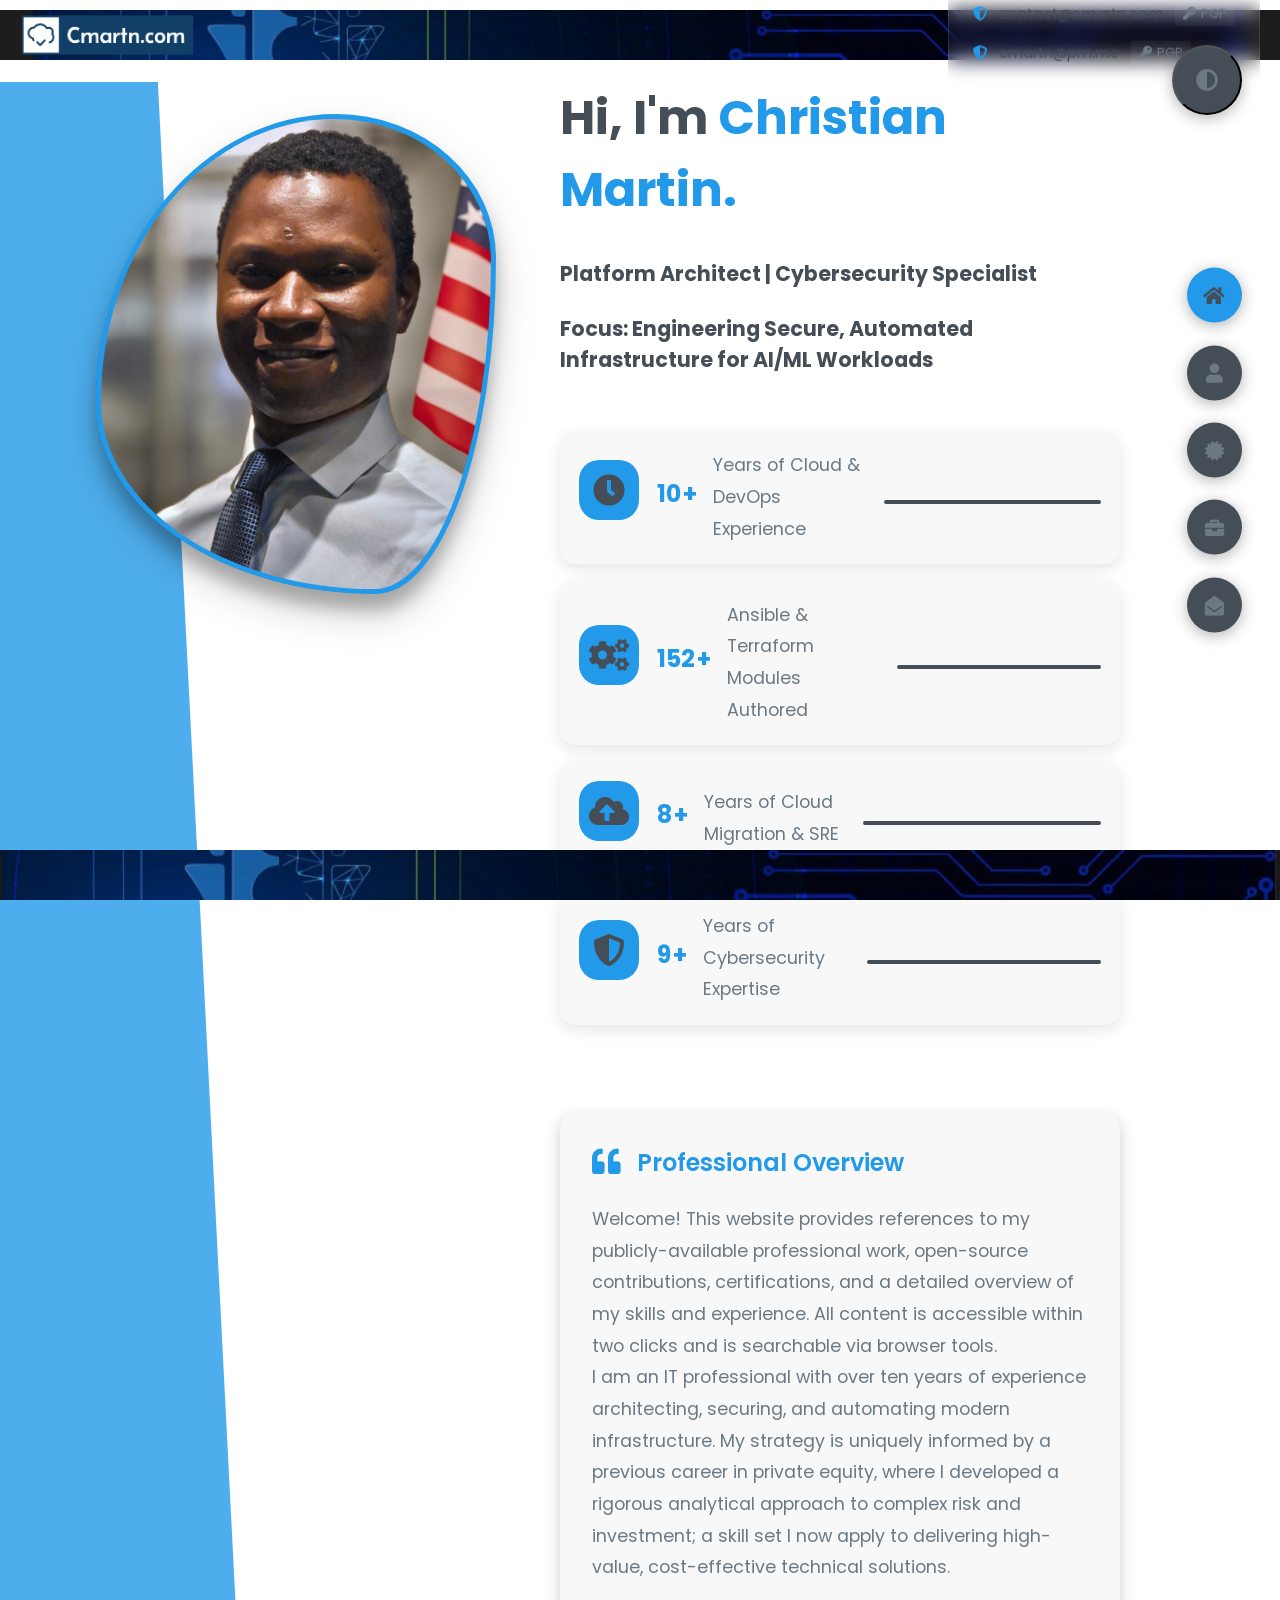
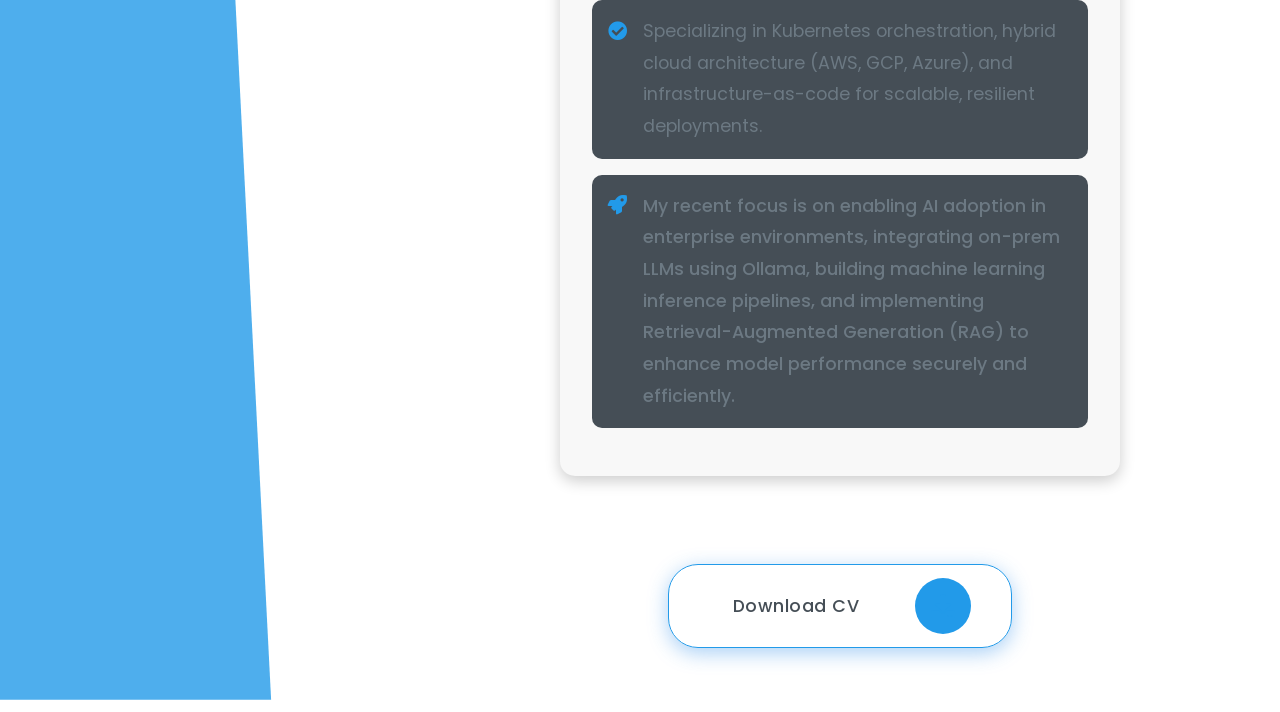
==== commit b5d22841: "major updates" ====
--- a/index.html
+++ b/index.html
@@ -4,51 +4,71 @@
     <meta charset="UTF-8">
     <meta http-equiv="X-UA-Compatible" content="IE=edge">
     <meta name="viewport" content="width=device-width, initial-scale=1.0">
-    <title>Portfolio</title>
+    <title>Christian Martin — Cloud & Kubernetes Platform Architect</title>
+    <meta name="description" content="Christian Martin — Cloud & Kubernetes Platform Architect, Cybersecurity & SRE. I design secure, automated, and scalable infrastructure across cloud and on‑prem.">
+    <meta property="og:title" content="Christian Martin — Cloud & Kubernetes Platform Architect">
+    <meta property="og:description" content="Secure, automated, and scalable infrastructure across cloud and on‑prem. Kubernetes, DevSecOps, and AI enablement.">
+    <meta property="og:type" content="website">
+    <meta property="og:image" content="img/logo-no-background.png">
+    <meta name="twitter:card" content="summary_large_image">
     <link rel="stylesheet" href="styles/styles.css">
-    <link rel="preconnect" href="https://fonts.googleapis.com">
-    <link rel="preconnect" href="https://fonts.gstatic.com" crossorigin>
+    <!-- Fonts & Icons -->
+    <link rel="preconnect" href="https://fonts.googleapis.com" />
+    <link rel="preconnect" href="https://fonts.gstatic.com" crossorigin />
+    <!-- Add display=swap to avoid FOIT -->
+    <link href="https://fonts.googleapis.com/css2?family=Poppins:wght@400;500;600;700;800&display=swap" rel="stylesheet" />
     <link rel="stylesheet" href="https://cdnjs.cloudflare.com/ajax/libs/font-awesome/5.15.4/css/all.min.css" integrity="sha512-1ycn6IcaQQ40/MKBW2W4Rhis/DbILU74C1vSrLJxCq57o941Ym01SwNsOMqvEBFlcgUa6xLiPY/NS5R+E6ztJQ==" crossorigin="anonymous" referrerpolicy="no-referrer" />
-    <link href="https://fonts.googleapis.com/css2?family=Poppins:wght@400;500;600;700;800&display=swap" rel="stylesheet">
 </head>
+
 <body class="main-content">
-    <div class="navbar-container">
+       <div class="navbar-container">
         <div class="navbar-image">
-            <img src="img/IMG_0183.jpeg" alt="Navbar Image">
+            <img src="img/IMG_0183.jpeg" alt="Aerial landscape photograph" loading="lazy" decoding="async">
         </div>
         <div class="navbar-logo">
-            <img src="img/logo-no-background.png" alt="Company Logo">
-        </div> 
+            <img src="img/logo-no-background.png" alt="CMARTN logo" loading="lazy" decoding="async">
+        </div>
         <div class="navbar-contact">
-            <div class="contact-email">
-                <span>Encrypted email: <a href="mailto:contact@cmartn.com">contact@cmartn.com</a>  <a href="https://keys.openpgp.org/search?q=cmartn%40proton.me">(2048 bit key)</a></span>
-            </div>
-            <div class="contact-email">
-                <span>Encrypted email: <a href="mailto:cmartn@pm.me">cmartn@pm.me </a>  <a href="https://keys.openpgp.org/search?q=cmartn%40proton.me">(2048 bit key)</a></span>
+            <div class="contact-email-container">
+                <div class="contact-email">
+                    <i class="fas fa-shield-alt"></i>
+                    <a href="mailto:contact@cmartn.com" class="email-primary">contact@cmartn.com</a>
+                    <a href="https://keys.openpgp.org/search?q=cmartn%40proton.me" class="pgp-link">
+                        <i class="fas fa-key"></i> PGP
+                    </a>
+                </div>
+                <div class="contact-email">
+                    <i class="fas fa-shield-alt"></i>
+                    <a href="mailto:cmartn@pm.me" class="email-secondary">cmartn@pm.me</a>
+                    <a href="https://keys.openpgp.org/search?q=cmartn%40proton.me" class="pgp-link">
+                        <i class="fas fa-key"></i> PGP
+                    </a>
+                </div>
             </div>
         </div>
     </div>
-    <header class="container header active" id="home">
+
+    <!-- Sections as tabpanels for accessibility -->
+    <header class="container header active" id="home" role="tabpanel" aria-labelledby="tab-home" aria-hidden="false" tabindex="-1">
         <div class="header-content">
             <div class="left-header">
                 <div class="h-shape"></div>
                 <div class="image">
-                    <img src="img/IMG_7400_Original.jpeg" alt="">
+                    <img src="img/IMG_7400_Original.jpeg" alt="Portrait of Christian Martin" loading="eager" fetchpriority="high" decoding="async">
                 </div>
             </div>
             <div class="right-header">
-                <h3 class="name">
-                    Hi, I'm <span>Christian Martin.</span><br />
-                    <h3 class="sub-heading">Cloud & Kubernetes Platform Architect</h3>
-                    <h3 class="sub-heading">Cybersecurity & Site Reliability Engineer</h3>
-                </h3>
-
-                                <!-- Add this where you want the counting cards to appear -->
+                <!-- Proper heading structure -->
+                <h1 class="name">Hi, I'm <span>Christian Martin.</span></h1>
+                <h3 class="sub-heading">Platform Architect | Cybersecurity Specialist</h3>
+                <h3 class="sub-heading">Focus: Engineering Secure, Automated Infrastructure for AI/ML Workloads</h3>
+
+                <!-- Counter cards -->
                 <div class="counter-container">
-                    <!-- Existing card 1 (Cloud & DevOps) -->
+                    <!-- Card 1 -->
                     <div class="counter-card">
                         <div class="stat-icon">
-                            <i class="fas fa-clock"></i>
+                            <i class="fas fa-clock" aria-hidden="true"></i>
                         </div>
                         <div class="stat-content">
                             <h3><span class="count-up" data-count="10">0</span><span>+</span></h3>
@@ -58,11 +78,11 @@
                             </div>
                         </div>
                     </div>
-                    
-                    <!-- Existing card 2 (Modules Authored) -->
+
+                    <!-- Card 2 -->
                     <div class="counter-card">
                         <div class="stat-icon">
-                            <i class="fas fa-cogs"></i>
+                            <i class="fas fa-cogs" aria-hidden="true"></i>
                         </div>
                         <div class="stat-content">
                             <h3><span class="count-up" data-count="400">0</span><span>+</span></h3>
@@ -72,11 +92,11 @@
                             </div>
                         </div>
                     </div>
-                    
-                    <!-- NEW Card: Cloud Migration & SRE -->
+
+                    <!-- Card 3 -->
                     <div class="counter-card">
                         <div class="stat-icon">
-                            <i class="fas fa-cloud-upload-alt"></i>
+                            <i class="fas fa-cloud-upload-alt" aria-hidden="true"></i>
                         </div>
                         <div class="stat-content">
                             <h3><span class="count-up" data-count="8">0</span><span>+</span></h3>
@@ -86,11 +106,11 @@
                             </div>
                         </div>
                     </div>
-                    
-                    <!-- NEW Card: Cybersecurity -->
+
+                    <!-- Card 4 -->
                     <div class="counter-card">
                         <div class="stat-icon">
-                            <i class="fas fa-shield-alt"></i>
+                            <i class="fas fa-shield-alt" aria-hidden="true"></i>
                         </div>
                         <div class="stat-content">
                             <h3><span class="count-up" data-count="9">0</span><span>+</span></h3>
@@ -101,194 +121,286 @@
                         </div>
                     </div>
                 </div>
+<!-- Replace the current intro-text div with this new structure -->
+<div class="intro-card">
+    <div class="intro-card-content">
+        <div class="intro-header">
+            <i class="fas fa-quote-left" aria-hidden="true"></i>
+            <h3>Professional Overview</h3>
+        </div>
+        <div class="intro-text">
+            <p>
+                Welcome! This website provides references to my publicly-available professional work, open-source contributions, certifications, and a detailed overview of my skills and experience. 
+                All content is accessible within two clicks and is searchable via browser tools.
+            </p>
+            <p>
+                I am an IT professional with over ten years of experience architecting, securing, and automating modern infrastructure. My strategy is uniquely informed by a previous career in private equity, where I developed a rigorous analytical approach to complex risk and investment; a skill set I now apply to delivering high-value, cost-effective technical solutions.
+            </p>
+            <div class="specialty-highlight">
+                <i class="fas fa-check-circle" aria-hidden="true"></i>
                 <p>
-                    IT professional with over a decade of experience designing, securing, and automating modern infrastructure across cloud and on-prem environments. I specialize in Kubernetes orchestration, hybrid cloud architecture (AWS, GCP, Azure), and infrastructure-as-code for scalable, resilient deployments.
+                    Specializing in Kubernetes orchestration, hybrid cloud architecture (AWS, GCP, Azure), and infrastructure-as-code for scalable, resilient deployments.
                 </p>
+            </div>
+            <div class="current-focus">
+                <i class="fas fa-rocket" aria-hidden="true"></i>
                 <p>
                     My recent focus is on enabling AI adoption in enterprise environments, integrating on-prem LLMs using Ollama, building machine learning inference pipelines, and implementing Retrieval-Augmented Generation (RAG) to enhance model performance securely and efficiently.
                 </p>
-                <div class="btn-con">
-                    <a href="img/ResumeChristian.docx-3.pdf" class="main-btn" download="Christian_Martin_Resume.pdf">
-                        <span class="btn-text">Download CV</span>
-                        <span class="btn-icon"><i class="fas fa-download"></i></span>
-                    </a>
-                </div>
+            </div>
+        </div>
+    </div>
+</div>
+                <!-- Download CV Button -->
+            <div class="btn-container">
+    <div class="btn-con">
+        <a href="img/ResumeChristian.docx-3.pdf" class="main-btn" download="Christian_Martin_Resume.pdf">
+            <span class="btn-text">Download CV</span>
+            <span class="btn-icon"><i class="fas fa-download" aria-hidden="true"></i></span>
+        </a>
+    </div>
+</div>
+            
+            
             </div>
         </div>
     </header>
+
     <main>
-
-        
-        <section class="container about" id="about">
+        <section class="container about" id="about" role="tabpanel" aria-labelledby="tab-about" aria-hidden="true" tabindex="-1">
             <div class="main-title">
                 <h2>About <span>me</span><span class="bg-text">my stats</span></h2>
             </div>
             <div class="about-container">
-                <div class="left-about">
-                    <h4>Who I Am & What I Build</h4>
+                               <div class="left-about">
+                    <h4>Engineering Philosophy & Expertise</h4>
                     <p>
-                        I'm an IT professional with over a decade of experience architecting, securing, and automating hybrid infrastructure across cloud and on-prem environments. I specialize in Kubernetes orchestration, hybrid cloud architecture (AWS, Azure, GCP), and infrastructure-as-code with Terraform, Ansible, and Python for scalable, secure deployments.<p>
-</p>
-                        My expertise includes CI/CD pipeline design, observability with the ELK stack, threat hunting, network security, and containerization across platforms like VMware vSphere and Linux-based systems (RHEL, Ubuntu). I consult on Red Hat OpenShift deployments, guiding secure and efficient application delivery across enterprise environments.<br />
-                        
-                        <p>
-                        Currently, I focus on enabling AI adoption—integrating on-prem LLMs with Ollama, building ML inference pipelines, and implementing secure Retrieval-Augmented Generation (RAG) architectures. Whether modernizing legacy systems or deploying cloud-native AI workloads, I bring a hands-on, automation-first, and security-driven approach to infrastructure engineering. 
+                        Principal Solutions Architect with extensive experience in designing and implementing enterprise-grade distributed systems and cloud-native architectures. Specialized in building robust, scalable infrastructure solutions that bridge traditional data centers with modern cloud platforms.
                     </p>
-
+                
+                    <div class="expertise-areas">
+                        <ul>
+                            <li>
+                                <strong>Cloud Architecture & Infrastructure:</strong> 
+                                Design and implementation of multi-cloud solutions leveraging AWS (Amazon Web Services), Microsoft Azure, and Google Cloud Platform, integrated with on-premises VMware vSphere environments for optimal hybrid deployment strategies.
+                            </li>
+                            <li>
+                                <strong>Container Orchestration & Microservices:</strong>
+                                Enterprise-scale Kubernetes architecture, focusing on high availability cluster design, service mesh implementation, and automated deployment pipelines for microservices-based applications.
+                            </li>
+                            <li>
+                                <strong>Infrastructure Automation:</strong>
+                                Development of infrastructure as code (IaC) solutions using HashiCorp stack (Terraform, Packer, Vault) and Red Hat Ansible, enabling repeatable, version-controlled infrastructure deployment and configuration management.
+                            </li>
+                            <li>
+                                <strong>Platform Engineering & SRE:</strong>
+                                Implementation of comprehensive DevSecOps practices, including automated CI/CD pipelines, observability solutions (ELK stack, Prometheus, Grafana), and incident response frameworks adhering to SRE principles.
+                            </li>
+                        </ul>
+                    </div>
+                
+                    <p class="current-focus">
+                        Currently advancing the integration of artificial intelligence and machine learning capabilities within enterprise infrastructures, with particular emphasis on:
+                    </p>
+                    <ul class="focus-areas">
+                        <li>Architecting and deploying on-premises Large Language Models (LLMs) with enterprise-grade security controls</li>
+                        <li>Developing secure Retrieval-Augmented Generation (RAG) architectures for sensitive enterprise data</li>
+                        <li>Implementing MLOps practices for sustainable AI infrastructure management</li>
+                    </ul>
+                
                     <div class="btn-con">
                         <a href="img/ResumeChristian.docx-3.pdf" class="main-btn" download="Christian_Martin_Resume.pdf">
                             <span class="btn-text">Download CV</span>
-                            <span class="btn-icon"><i class="fas fa-download"></i></span>
-                        </a>
-                    </div>
-                </div>
-                <div class="right-about">
-                    <!-- Modern stat counter cards with icons -->
-                    <div class="stat-card">
-                        <div class="stat-icon">
-                            <i class="fas fa-project-diagram"></i>
-                        </div>
-                        <div class="stat-content">
-                            <h3 class="counter">250<span>+</span></h3>
-                            <p>Projects & Contributions</p>
-                            <div class="stat-bar">
-                                <div class="stat-bar-inner"></div>
-                            </div>
-                        </div>
-                    </div>
-
-                    <div class="stat-card">
-                        <div class="stat-icon">
-                            <i class="fas fa-clock"></i>
-                        </div>
-                        <div class="stat-content">
-                            <h3 class="counter">10<span>+</span></h3>
-                            <p>Years in Cloud & DevOps</p>
-                            <div class="stat-bar">
-                                <div class="stat-bar-inner"></div>
-                            </div>
-                        </div>
-                    </div>
-
-                    <div class="stat-card">
-                        <div class="stat-icon">
-                            <i class="fas fa-cogs"></i>
-                        </div>
-                        <div class="stat-content">
-                            <h3 class="counter">300<span>+</span></h3>
-                            <p>Ansible Modules Authored</p>
-                            <div class="stat-bar">
-                                <div class="stat-bar-inner"></div>
-                            </div>
-                        </div>
-                    </div>
-
-                    <div class="stat-card">
-                        <div class="stat-icon">
-                            <i class="fas fa-cubes"></i>
-                        </div>
-                        <div class="stat-content">
-                            <h3 class="counter">100<span>+</span></h3>
-                            <p>Terraform Modules Deployed</p>
-                            <div class="stat-bar">
-                                <div class="stat-bar-inner"></div>
-                            </div>
-                        </div>
-                    </div>
-                </div>
-            </div>
-            <div class="about-stats">
-                <h4 class="stat-title">Cloud, DevOps and SRE Skills</h4>
-                <div class="skills-container">
-                    <!-- Cloud Platforms -->
-                    <div class="skill-category">
-                        <h5 class="category-title">Cloud & Orchestration</h5>
-                        <div class="skill-cards">
-                            <div class="skill-card">
-                                <i class="fab fa-kubernetes"></i>
-                                <span>Kubernetes</span>
-                            </div>
-                            <div class="skill-card">
-                                <i class="fab fa-aws"></i>
-                                <span>AWS</span>
-                            </div>
-                            <div class="skill-card">
-                                <i class="fab fa-microsoft"></i>
-                                <span>Azure</span>
-                            </div>
-                            <div class="skill-card">
-                                <i class="fas fa-server"></i>
-                                <span>vSphere</span>
-                            </div>
-                        </div>
-                    </div>
-                    
-                    <!-- Observability -->
-                    <div class="skill-category">
-                        <h5 class="category-title">Observability & Monitoring</h5>
-                        <div class="skill-cards">
-                            <div class="skill-card">
+                            <span class="btn-icon"><i class="fas fa-download" aria-hidden="true"></i></span>
+                        </a>
+                    </div>
+                </div>
+
+                        <div class="right-about">
+                    <!-- Stat Summary -->
+                    <div class="stats-grid">
+                        <div class="stat-card">
+                            <div class="stat-content">
+                                <i class="fas fa-project-diagram" aria-hidden="true"></i>
+                                <div class="stat-info">
+                                    <h3 class="counter">250<span>+</span></h3>
+                                    <p>Projects & Contributions</p>
+                                </div>
+                            </div>
+                        </div>
+                
+                        <div class="stat-card">
+                            <div class="stat-content">
+                                <i class="fas fa-clock" aria-hidden="true"></i>
+                                <div class="stat-info">
+                                    <h3 class="counter">10<span>+</span></h3>
+                                    <p>Years in Cloud & DevOps</p>
+                                </div>
+                            </div>
+                        </div>
+                
+                        <div class="stat-card">
+                            <div class="stat-content">
+                                <i class="fas fa-cogs" aria-hidden="true"></i>
+                                <div class="stat-info">
+                                    <h3 class="counter">300<span>+</span></h3>
+                                    <p>Ansible Modules Authored</p>
+                                </div>
+                            </div>
+                        </div>
+                
+                        <div class="stat-card">
+                            <div class="stat-content">
+                                <i class="fas fa-cubes" aria-hidden="true"></i>
+                                <div class="stat-info">
+                                    <h3 class="counter">100<span>+</span></h3>
+                                    <p>Terraform Modules Deployed</p>
+                                </div>
+                            </div>
+                        </div>
+                    </div>
+                </div>
+                
+                              <div class="about-stats">
+                    <h4 class="stat-title">Technical Proficiencies</h4>
+                    <div class="skills-grid">
+                        <!-- Cloud & Orchestration -->
+                        <div class="skill-category">
+                            <div class="category-header">
+                                <i class="fas fa-cloud"></i>
+                                <h5>Cloud & Orchestration</h5>
+                            </div>
+                            <div class="skill-tags">
+                                <div class="skill-tag" title="Kubernetes Orchestration">
+                                    <i class="fab fa-kubernetes"></i>
+                                    <span>K8s</span>
+                                </div>
+                                <div class="skill-tag" title="Amazon Web Services">
+                                    <i class="fab fa-aws"></i>
+                                    <span>AWS</span>
+                                </div>
+                                <div class="skill-tag" title="Microsoft Azure">
+                                    <i class="fab fa-microsoft"></i>
+                                    <span>Azure</span>
+                                </div>
+                                <div class="skill-tag" title="VMware vSphere">
+                                    <i class="fas fa-server"></i>
+                                    <span>vSphere</span>
+                                </div>
+                            </div>
+                        </div>
+                
+                        <!-- Observability -->
+                        <div class="skill-category">
+                            <div class="category-header">
                                 <i class="fas fa-chart-line"></i>
-                                <span>Elasticsearch</span>
-                            </div>
-                            <div class="skill-card">
-                                <i class="fas fa-filter"></i>
-                                <span>Logstash</span>
-                            </div>
-                            <div class="skill-card">
-                                <i class="fas fa-chart-pie"></i>
-                                <span>Kibana</span>
-                            </div>
-                        </div>
-                    </div>
-                    
-                    <!-- Infrastructure Automation -->
-                    <div class="skill-category">
-                        <h5 class="category-title">Infrastructure Automation</h5>
-                        <div class="skill-cards">
-                            <div class="skill-card">
-                                <i class="fas fa-cogs"></i>
-                                <span>Ansible</span>
-                            </div>
-                            <div class="skill-card">
-                                <i class="fas fa-cubes"></i>
-                                <span>Terraform</span>
-                            </div>
-                            <div class="skill-card">
-                                <i class="fas fa-box"></i>
-                                <span>Vagrant</span>
-                            </div>
-                            <div class="skill-card">
-                                <i class="fas fa-clone"></i>
-                                <span>Packer</span>
-                            </div>
-                        </div>
-                    </div>
-                    
-                    <!-- Cybersecurity -->
-                    <div class="skill-category">
-                        <h5 class="category-title">Cybersecurity</h5>
-                        <div class="skill-cards">
-                            <div class="skill-card">
+                                <h5>Monitoring</h5>
+                            </div>
+                            <div class="skill-tags">
+                                <div class="skill-tag" title="Elasticsearch">
+                                    <i class="fas fa-search"></i>
+                                    <span>ELK Stack</span>
+                                </div>
+                                <div class="skill-tag" title="Prometheus & Grafana">
+                                    <i class="fas fa-chart-pie"></i>
+                                    <span>Splunk </span>
+                                </div>
+                                <div class="skill-tag" title="Datadog">
+                                    <i class="fas fa-chart-bar"></i>
+                                    <span>Prometheus & Grafana</span>
+                                </div>
+                            </div>
+                        </div>
+                
+                        <!-- Infrastructure -->
+                        <div class="skill-category">
+                            <div class="category-header">
+                                <i class="fas fa-robot"></i>
+                                <h5>Infrastructure automation</h5>
+                            </div>
+                            <div class="skill-tags">
+                                <div class="skill-tag" title="Ansible Automation">
+                                    <i class="fas fa-cogs"></i>
+                                    <span>Ansible</span>
+                                </div>
+                                <div class="skill-tag" title="Terraform IaC">
+                                    <i class="fas fa-cubes"></i>
+                                    <span>Terraform</span>
+                                </div>
+                                <div class="skill-tag" title="HashiCorp Stack">
+                                    <i class="fas fa-layer-group"></i>
+                                    <span>HashiCorp</span>
+                                </div>
+                            </div>
+                        </div>
+                
+                        <!-- Security -->
+                        <div class="skill-category">
+                            <div class="category-header">
                                 <i class="fas fa-shield-alt"></i>
-                                <span>Kali Linux</span>
-                            </div>
-                            <div class="skill-card">
-                                <i class="fas fa-network-wired"></i>
-                                <span>Wireshark</span>
-                            </div>
-                            <div class="skill-card">
-                                <i class="fas fa-bug"></i>
-                                <span>Burpsuite</span>
-                            </div>
-                            <div class="skill-card">
-                                <i class="fas fa-search"></i>
-                                <span>Nmap</span>
-                            </div>
-                        </div>
-                    </div>
-                </div>
-            </div>
+                                <h5>Security</h5>
+                            </div>
+                            <div class="skill-tags">
+                                <div class="skill-tag" title="Network Security">
+                                    <i class="fas fa-network-wired"></i>
+                                    <span>Wireshark</span>
+                                </div>
+                                <div class="skill-tag" title="Security Tools">
+                                    <i class="fas fa-bug"></i>
+                                    <span>PenTest & Threat Hunting</span>
+                                </div>
+                                <div class="skill-tag" title="Zero Trust">
+                                    <i class="fas fa-lock"></i>
+                                    <span>Nmap & Burpsuite</span>
+                                </div>
+                            </div>
+                        </div>
+    <!-- Prompt engineering -->
+                            <div class="skill-category">
+                                <div class="category-header">
+                                    <i class="fas fa-snowflake"></i>
+                                    <h5>Prompt Engineering</h5>
+                                </div>
+                                <div class="skill-tags">
+                                    <div class="skill-tag" title="Network Security">
+                                        <i class="fas fa-network-wired"></i>
+                                        <span>LangChain</span>
+                                    </div>
+                                    <div class="skill-tag" title="Security Tools">
+                                        <i class="fas fa-bug"></i>
+                                        <span>OpenAI Playground</span>
+                                    </div>
+                                    
+                                        
+                                        
+                                </div>
+                            </div>
+
+    <!-- Ai Inference Platform -->
+                            <div class="skill-category">
+                                <div class="category-header">
+                                    <i class="fas fa-snowflake"></i>
+                                    <h5>AI Inference Platform</h5>
+                                </div>
+                                <div class="skill-tags">
+                                    <div class="skill-tag" title="Network Security">
+                                        <i class="fas fa-network-wired"></i>
+                                        <span>Liquid cooled Hyperconverged Inference Platform</span>
+                                    </div>
+                                    <div class="skill-tag" title="Security Tools">
+                                        <i class="fas fa-bug"></i>
+                                        <span>HuggingFace, Ollama, LLMs</span>
+                                    </div>
+                                    
+                                        
+                                        
+                                </div>
+                            </div>
+                        </div>
+
+
+                    </div>
+                </div>
             <div class="about-stats">
                 <h4 class="stat-title">General Purpose Programming Languages</h4>
                 <div class="progress-bars">
@@ -320,7 +432,7 @@
                         </div>
                     </div>
                     <div class="progress-bar">
-                        <p class="prog-title">ReactJS</p>
+                        <p class="prog-title">Java</p>
                         <div class="progress-con">
                             <p class="prog-text">75%</p>
                             <div class="progress">
@@ -329,7 +441,7 @@
                         </div>
                     </div>
                     <div class="progress-bar">
-                        <p class="prog-title">NodeJS</p>
+                        <p class="prog-title">Spring Boot</p>
                         <div class="progress-con">
                             <p class="prog-text">87%</p>
                             <div class="progress">
@@ -349,316 +461,249 @@
                 </div>
             </div>
 
-
-
-
-
-            <h4 class="stat-title">My Timeline</h4>
-            <div class="timeline">
-                <div class="timeline-item">
-                    <div class="tl-icon">
-                        <i class="fas fa-briefcase"></i>
-                    </div>
-                    <p class="tl-duration">2010 - present</p>
-                    <h5>Web Developer<span> - Vircrosoft</span></h5>
-                    <p>
-                        Lorem ipsum dolor sit amet consectetur adipisicing elit. Saepe quasi vero fugit.
-                    </p>
-                </div>
-                <div class="timeline-item">
-                    <div class="tl-icon">
-                        <i class="fas fa-briefcase"></i>
-                    </div>
-                    <p class="tl-duration">2008 - 2011</p>
-                    <h5>Software Engineer<span> - Boogle, Inc.</span></h5>
-                    <p>
-                        Lorem ipsum dolor sit amet consectetur adipisicing elit. Saepe quasi vero fugit.
-                    </p>
-                </div>
-                <div class="timeline-item">
-                    <div class="tl-icon">
-                        <i class="fas fa-briefcase"></i>
-                    </div>
-                    <p class="tl-duration">2016 - 2017</p>
-                    <h5>C++ Programmer<span> - Slime Tech</span></h5>
-                    <p>
-                        Lorem ipsum dolor sit amet consectetur adipisicing elit. Saepe quasi vero fugit.
-                    </p>
-                </div>
-                <div class="timeline-item">
-                    <div class="tl-icon">
-                        <i class="fas fa-briefcase"></i>
-                    </div>
-                    <p class="tl-duration">2009 - 2013</p>
-                    <h5>Business Degree<span> - Sussex University</span></h5>
-                    <p>
-                        Lorem ipsum dolor sit amet consectetur adipisicing elit. Saepe quasi vero fugit.
-                    </p>
-                </div>
-                <div class="timeline-item">
-                    <div class="tl-icon">
-                        <i class="fas fa-briefcase"></i>
-                    </div>
-                    <p class="tl-duration">2013 - 2016</p>
-                    <h5>Computer Science Degree<span> - Brookes University</span></h5>
-                    <p>
-                        Lorem ipsum dolor sit amet consectetur adipisicing elit. Saepe quasi vero fugit.
-                    </p>
-                </div>
-                <div class="timeline-item">
-                    <div class="tl-icon">
-                        <i class="fas fa-briefcase"></i>
-                    </div>
-                    <p class="tl-duration">2017 - present</p>
-                    <h5>3d Animation<span> - Brighton University</span></h5>
-                    <p>
-                        Lorem ipsum dolor sit amet consectetur adipisicing elit. Saepe quasi vero fugit.
-                    </p>
-                </div>
-            </div>
-        </section>
-
-                <section class="container" id="certifications">
+                   </section>
+
+        <section class="container" id="certifications" role="tabpanel" aria-labelledby="tab-certifications" aria-hidden="true" tabindex="-1">
             <div class="main-title">
                 <h2>My <span>Certifications</span><span class="bg-text">Credentials</span></h2>
             </div>
             <p class="cert-text">
                 Professional certifications, courses and educational achievements that validate my expertise.
             </p>
-            
+
             <div class="certifications-container">
                 <!-- Certification Card 1 -->
                 <div class="cert-card">
                     <div class="cert-badge">
-                        <a href="https://www.credly.com/your-verification-link" target="_blank">
-                            <img src="img/cert-placeholder-1.png" alt="Certification Badge">
+                        <a href="https://www.credly.com/your-verification-link" target="_blank" rel="noopener noreferrer">
+                            <img src="img/cert-placeholder-1.png" alt="Certification Badge" loading="lazy" decoding="async">
                         </a>
                     </div>
                     <div class="cert-details">
-                        <h3 class="cert-title">AWS Certified Solutions Architect</h3>
+                        <h3 class="cert-title">AWS Certified Solutions Architect Professional</h3>
                         <div class="cert-issuer">
-                            <i class="fas fa-certificate"></i>
+                            <i class="fas fa-certificate" aria-hidden="true"></i>
                             <span>Amazon Web Services</span>
                         </div>
                         <div class="cert-date">
-                            <i class="far fa-calendar-alt"></i>
+                            <i class="far fa-calendar-alt" aria-hidden="true"></i>
                             <span>Issued: April 2023</span>
                         </div>
                         <p class="cert-description">
                             Validates expertise in designing distributed systems on AWS.
                         </p>
-                        <a href="https://www.credly.com/your-verification-link" class="verify-btn" target="_blank">
-                            <i class="fas fa-external-link-alt"></i> Verify
-                        </a>
-                    </div>
-                </div>
-        
+                        <a href="https://www.credly.com/your-verification-link" class="verify-btn" target="_blank" rel="noopener noreferrer">
+                            <i class="fas fa-external-link-alt" aria-hidden="true"></i> Verify
+                        </a>
+                    </div>
+                </div>
+
                 <!-- Certification Card 2 -->
                 <div class="cert-card">
                     <div class="cert-badge">
-                        <a href="https://www.credly.com/your-verification-link" target="_blank">
-                            <img src="img/cert-placeholder-2.png" alt="Certification Badge">
+                        <a href="https://www.credly.com/your-verification-link" target="_blank" rel="noopener noreferrer">
+                            <img src="img/cert-placeholder-2.png" alt="Certification Badge" loading="lazy" decoding="async">
                         </a>
                     </div>
                     <div class="cert-details">
                         <h3 class="cert-title">Certified Kubernetes Administrator</h3>
                         <div class="cert-issuer">
-                            <i class="fas fa-certificate"></i>
+                            <i class="fas fa-certificate" aria-hidden="true"></i>
                             <span>Cloud Native Computing Foundation</span>
                         </div>
                         <div class="cert-date">
-                            <i class="far fa-calendar-alt"></i>
+                            <i class="far fa-calendar-alt" aria-hidden="true"></i>
                             <span>Issued: January 2023</span>
                         </div>
                         <p class="cert-description">
                             Demonstrates ability to install, configure and manage Kubernetes clusters.
                         </p>
-                        <a href="https://www.credly.com/your-verification-link" class="verify-btn" target="_blank">
-                            <i class="fas fa-external-link-alt"></i> Verify
-                        </a>
-                    </div>
-                </div>
-        
+                        <a href="https://www.credly.com/your-verification-link" class="verify-btn" target="_blank" rel="noopener noreferrer">
+                            <i class="fas fa-external-link-alt" aria-hidden="true"></i> Verify
+                        </a>
+                    </div>
+                </div>
+
                 <!-- Certification Card 3 -->
                 <div class="cert-card">
                     <div class="cert-badge">
-                        <a href="https://www.credly.com/your-verification-link" target="_blank">
-                            <img src="img/cert-placeholder-3.png" alt="Certification Badge">
+                        <a href="https://www.credly.com/your-verification-link" target="_blank" rel="noopener noreferrer">
+                            <img src="img/cert-placeholder-3.png" alt="Certification Badge" loading="lazy" decoding="async">
                         </a>
                     </div>
                     <div class="cert-details">
                         <h3 class="cert-title">Microsoft Azure Solutions Architect</h3>
                         <div class="cert-issuer">
-                            <i class="fas fa-certificate"></i>
+                            <i class="fas fa-certificate" aria-hidden="true"></i>
                             <span>Microsoft</span>
                         </div>
                         <div class="cert-date">
-                            <i class="far fa-calendar-alt"></i>
+                            <i class="far fa-calendar-alt" aria-hidden="true"></i>
                             <span>Issued: November 2022</span>
                         </div>
                         <p class="cert-description">
                             Expertise in designing cloud and hybrid solutions on Microsoft Azure.
                         </p>
-                        <a href="https://www.credly.com/your-verification-link" class="verify-btn" target="_blank">
-                            <i class="fas fa-external-link-alt"></i> Verify
-                        </a>
-                    </div>
-                </div>
-        
+                        <a href="https://www.credly.com/your-verification-link" class="verify-btn" target="_blank" rel="noopener noreferrer">
+                            <i class="fas fa-external-link-alt" aria-hidden="true"></i> Verify
+                        </a>
+                    </div>
+                </div>
+
                 <!-- Certification Card 4 -->
                 <div class="cert-card">
                     <div class="cert-badge">
-                        <a href="https://www.credly.com/your-verification-link" target="_blank">
-                            <img src="img/cert-placeholder-4.png" alt="Certification Badge">
+                        <a href="https://www.credly.com/your-verification-link" target="_blank" rel="noopener noreferrer">
+                            <img src="img/cert-placeholder-4.png" alt="Certification Badge" loading="lazy" decoding="async">
                         </a>
                     </div>
                     <div class="cert-details">
                         <h3 class="cert-title">HashiCorp Certified: Terraform Associate</h3>
                         <div class="cert-issuer">
-                            <i class="fas fa-certificate"></i>
+                            <i class="fas fa-certificate" aria-hidden="true"></i>
                             <span>HashiCorp</span>
                         </div>
                         <div class="cert-date">
-                            <i class="far fa-calendar-alt"></i>
+                            <i class="far fa-calendar-alt" aria-hidden="true"></i>
                             <span>Issued: September 2022</span>
                         </div>
                         <p class="cert-description">
                             Validates expertise with Infrastructure-as-Code using Terraform.
                         </p>
-                        <a href="https://www.credly.com/your-verification-link" class="verify-btn" target="_blank">
-                            <i class="fas fa-external-link-alt"></i> Verify
-                        </a>
-                    </div>
-                </div>
-        
+                        <a href="https://www.credly.com/your-verification-link" class="verify-btn" target="_blank" rel="noopener noreferrer">
+                            <i class="fas fa-external-link-alt" aria-hidden="true"></i> Verify
+                        </a>
+                    </div>
+                </div>
+
                 <!-- Certification Card 5 -->
                 <div class="cert-card">
                     <div class="cert-badge">
-                        <a href="https://www.credly.com/your-verification-link" target="_blank">
-                            <img src="img/cert-placeholder-5.png" alt="Certification Badge">
+                        <a href="https://www.credly.com/your-verification-link" target="_blank" rel="noopener noreferrer">
+                            <img src="img/cert-placeholder-5.png" alt="Certification Badge" loading="lazy" decoding="async">
                         </a>
                     </div>
                     <div class="cert-details">
                         <h3 class="cert-title">Red Hat Certified Engineer</h3>
                         <div class="cert-issuer">
-                            <i class="fas fa-certificate"></i>
+                            <i class="fas fa-certificate" aria-hidden="true"></i>
                             <span>Red Hat</span>
                         </div>
                         <div class="cert-date">
-                            <i class="far fa-calendar-alt"></i>
+                            <i class="far fa-calendar-alt" aria-hidden="true"></i>
                             <span>Issued: August 2022</span>
                         </div>
                         <p class="cert-description">
                             Advanced Linux skills for system administration and automation.
                         </p>
-                        <a href="https://www.credly.com/your-verification-link" class="verify-btn" target="_blank">
-                            <i class="fas fa-external-link-alt"></i> Verify
-                        </a>
-                    </div>
-                </div>
-        
+                        <a href="https://www.credly.com/your-verification-link" class="verify-btn" target="_blank" rel="noopener noreferrer">
+                            <i class="fas fa-external-link-alt" aria-hidden="true"></i> Verify
+                        </a>
+                    </div>
+                </div>
+
                 <!-- Certification Card 6 -->
                 <div class="cert-card">
                     <div class="cert-badge">
-                        <a href="https://www.credly.com/your-verification-link" target="_blank">
-                            <img src="img/cert-placeholder-6.png" alt="Certification Badge">
+                        <a href="https://www.credly.com/your-verification-link" target="_blank" rel="noopener noreferrer">
+                            <img src="img/cert-placeholder-6.png" alt="Certification Badge" loading="lazy" decoding="async">
                         </a>
                     </div>
                     <div class="cert-details">
                         <h3 class="cert-title">Certified Information Systems Security Professional</h3>
                         <div class="cert-issuer">
-                            <i class="fas fa-certificate"></i>
+                            <i class="fas fa-certificate" aria-hidden="true"></i>
                             <span>(ISC)²</span>
                         </div>
                         <div class="cert-date">
-                            <i class="far fa-calendar-alt"></i>
+                            <i class="far fa-calendar-alt" aria-hidden="true"></i>
                             <span>Issued: July 2022</span>
                         </div>
                         <p class="cert-description">
                             Advanced security knowledge across multiple domains.
                         </p>
-                        <a href="https://www.credly.com/your-verification-link" class="verify-btn" target="_blank">
-                            <i class="fas fa-external-link-alt"></i> Verify
-                        </a>
-                    </div>
-                </div>
-        
+                        <a href="https://www.credly.com/your-verification-link" class="verify-btn" target="_blank" rel="noopener noreferrer">
+                            <i class="fas fa-external-link-alt" aria-hidden="true"></i> Verify
+                        </a>
+                    </div>
+                </div>
+
                 <!-- Certification Card 7 -->
                 <div class="cert-card">
                     <div class="cert-badge">
-                        <a href="https://www.credly.com/your-verification-link" target="_blank">
-                            <img src="img/cert-placeholder-7.png" alt="Certification Badge">
+                        <a href="https://www.credly.com/your-verification-link" target="_blank" rel="noopener noreferrer">
+                            <img src="img/cert-placeholder-7.png" alt="Certification Badge" loading="lazy" decoding="async">
                         </a>
                     </div>
                     <div class="cert-details">
                         <h3 class="cert-title">Google Cloud Professional Architect</h3>
                         <div class="cert-issuer">
-                            <i class="fas fa-certificate"></i>
+                            <i class="fas fa-certificate" aria-hidden="true"></i>
                             <span>Google Cloud</span>
                         </div>
                         <div class="cert-date">
-                            <i class="far fa-calendar-alt"></i>
+                            <i class="far fa-calendar-alt" aria-hidden="true"></i>
                             <span>Issued: May 2022</span>
                         </div>
                         <p class="cert-description">
                             Design, develop, and manage robust solutions on Google Cloud.
                         </p>
-                        <a href="https://www.credly.com/your-verification-link" class="verify-btn" target="_blank">
-                            <i class="fas fa-external-link-alt"></i> Verify
-                        </a>
-                    </div>
-                </div>
-        
+                        <a href="https://www.credly.com/your-verification-link" class="verify-btn" target="_blank" rel="noopener noreferrer">
+                            <i class="fas fa-external-link-alt" aria-hidden="true"></i> Verify
+                        </a>
+                    </div>
+                </div>
+
                 <!-- Certification Card 8 -->
                 <div class="cert-card">
                     <div class="cert-badge">
-                        <a href="https://www.credly.com/your-verification-link" target="_blank">
-                            <img src="img/cert-placeholder-8.png" alt="Certification Badge">
+                        <a href="https://www.credly.com/your-verification-link" target="_blank" rel="noopener noreferrer">
+                            <img src="img/cert-placeholder-8.png" alt="Certification Badge" loading="lazy" decoding="async">
                         </a>
                     </div>
                     <div class="cert-details">
                         <h3 class="cert-title">Cisco Certified Network Professional</h3>
                         <div class="cert-issuer">
-                            <i class="fas fa-certificate"></i>
+                            <i class="fas fa-certificate" aria-hidden="true"></i>
                             <span>Cisco</span>
                         </div>
                         <div class="cert-date">
-                            <i class="far fa-calendar-alt"></i>
+                            <i class="far fa-calendar-alt" aria-hidden="true"></i>
                             <span>Issued: March 2022</span>
                         </div>
                         <p class="cert-description">
                             Advanced network design, implementation, and troubleshooting skills.
                         </p>
-                        <a href="https://www.credly.com/your-verification-link" class="verify-btn" target="_blank">
-                            <i class="fas fa-external-link-alt"></i> Verify
+                        <a href="https://www.credly.com/your-verification-link" class="verify-btn" target="_blank" rel="noopener noreferrer">
+                            <i class="fas fa-external-link-alt" aria-hidden="true"></i> Verify
                         </a>
                     </div>
                 </div>
             </div>
         </section>
 
-                <!-- Work Experience & Education Section -->
-        <section class="container" id="experience">
+        <!-- Work Experience & Education Section -->
+        <section class="container" id="experience" role="tabpanel" aria-labelledby="tab-experience" aria-hidden="true" tabindex="-1">
             <div class="main-title">
                 <h2>Professional <span>Experience</span><span class="bg-text">Career</span></h2>
             </div>
-            
+
             <div class="experience-container">
                 <!-- Experience Timeline -->
                 <div class="exp-timeline">
                     <!-- Job 1 -->
                     <div class="exp-item">
                         <div class="exp-icon">
-                            <i class="fas fa-briefcase"></i>
-                        </div>
-                        <span class="exp-date">2020 - Present</span>
-                        <h3 class="exp-title">Senior Cloud Platform Architect</h3>
-                        <h4 class="exp-company">Company Name, Location</h4>
+                            <i class="fas fa-briefcase" aria-hidden="true"></i>
+                        </div>
+                        <span class="exp-date">2022 - Present</span>
+                        <h3 class="exp-title">Independent Consultant</h3>
+                        <h4 class="exp-company">Zurich, Switzerland</h4>
                         <div class="exp-content">
-                            <p>Led cloud-native architecture design and implementation for enterprise clients, specializing in Kubernetes orchestration, multi-cloud infrastructure, and DevSecOps practices.</p>
+                            <p>In building my independent consultancy, I architect and automate secure, highly available WordPress deployments on AWS and Azure using Terraform and Ansible, while also providing comprehensive cloud hosting and DNS solutions to ensure client business continuity. This professional endeavor was successfully established concurrently with my relocation to Switzerland and attainment of B-level proficiency in German.</p></p>
                             <ul class="exp-highlights">
-                                <li>Designed and deployed resilient Kubernetes clusters across AWS, GCP, and Azure</li>
-                                <li>Implemented zero-trust security architecture for enterprise cloud environments</li>
+                                <li>Cloud hosting and DNS solutions (AWS Route53, Cloudflare) for small businesses.</li>
+                                <li>Implemented zero-trust security architecture for small businesses and cloud environments</li>
                                 <li>Reduced deployment time by 70% through infrastructure-as-code and CI/CD pipeline optimization</li>
                             </ul>
                             <div class="exp-tech">
@@ -666,50 +711,198 @@
                                 <span>Terraform</span>
                                 <span>AWS</span>
                                 <span>Azure</span>
-                                <span>GCP</span>
-                            </div>
-                        </div>
-                    </div>
+                                <span>Ansible</span>
+                                <span>WordPress</span>
+                                <span>PHP</span>
+                                <span>vSphere</span>
+                            </div>
+                        </div>
+                    </div>
+  <!-- Job 2 -->
+                    <div class="exp-item">
+                        <div class="exp-icon">
+                            <i class="fas fa-briefcase" aria-hidden="true"></i>
+                        </div>
+                        <span class="exp-date">11/2020 - 10/2022</span>
+                        <h3 class="exp-title">Senior Cloud Platform Architect</h3>
+                        <h4 class="exp-company">Riverside Church Organization and Legal, New York, USA</h4>
+                        <div class="exp-content">
+                            <p>Led cloud-native architecture design and implementation for enterprise clients, specializing in Kubernetes orchestration, multi-cloud infrastructure, and DevSecOps practices.</p>
+                            <ul class="exp-highlights">
+
+                                <li>Led the migration of a high-traffic WordPress site (1500 weekly visitors) to AWS, leveraging Nginx reverse
+proxy and caching to improve performance by 20%.</li>
+                                <li>Successfully migrated 300+ desktop clients for Riverside Church Organization to AWS Workspace during
+the pandemic peak as part of a VDI services initiative.</li>
+
+                                <li>Implemented automated AWS workflows using a combination of Python, Bash, CloudFormation, Ansible,
+and Terraform to streamline EBS encryption, AMI backups, and Lambda function scheduling.</li>
+
+                                <li>Implemented zero-trust security architecture for enterprise cloud environments</li>
+                                
+                            </ul>
+                            <div class="exp-tech">
+                                <span>vSphere</span>
+                                <span>Terraform</span>
+                                <span>Ansible</span>
+                                <span>Kubernetes</span>
+                                <span>Nginx</span>
+                                <span>Python</span>
+                                <span>Bash</span>
+                                <span>CloudFormation</span>
+                                <span>Lambda</span>
+                                <span>Elasticsearch</span>
+                                <span>Prometheus</span>
+                                <span>Grafana</span>
+                                <span>Splunk</span>
+                                <span>AWS</span>
+                            </div>
+                        </div>
+                    </div>
+
                     
+
                     <!-- Job 2 -->
                     <div class="exp-item">
                         <div class="exp-icon">
-                            <i class="fas fa-server"></i>
-                        </div>
-                        <span class="exp-date">2017 - 2020</span>
-                        <h3 class="exp-title">DevOps Engineer & SRE</h3>
-                        <h4 class="exp-company">Company Name, Location</h4>
+                            <i class="fas fa-server" aria-hidden="true"></i>
+                        </div>
+                        <span class="exp-date">11/2018 - 10/2020</span>
+                        <h3 class="exp-title">VMWARE Infrastructure and Systems Security Engineer</h3>
+                        <h4 class="exp-company">Riverside Church Organization and Legal, New York, USA</h4>
                         <div class="exp-content">
                             <p>Architected and maintained high-availability infrastructure supporting mission-critical applications. Implemented monitoring, logging, and alerting solutions to ensure optimal system performance.</p>
                             <ul class="exp-highlights">
-                                <li>Reduced infrastructure costs by 35% through resource optimization and cloud-native solutions</li>
-                                <li>Achieved 99.99% uptime for production services through redundant architecture</li>
-                                <li>Automated provisioning and configuration management with Ansible</li>
+                                <li>Optimized SharePoint 2016 deployment on vSphere with custom ESXi images using PowerCLI.</li>
+                                <li>Leveraged Terraform, Ansible, Bash, and Python to automate the provisioning, configuration, and management of VMware, Linux, and Windows environments.</li>
+                                <li>Automated provisioning and configuration management with Terraform and Ansible</li>
+                                <li>Implemented centralized logging and monitoring using the ELK stack and Prometheus/Grafana</li>
+                                <li>Implemented LEMP and LAMP stack deployments for web operations, ensuring consistent performance
+and adherence to service level objectives (SLOs)</li>
                             </ul>
                             <div class="exp-tech">
+                                <span>vSphere</span>
+                                <span>Terraform</span>
                                 <span>Ansible</span>
-                                <span>Docker</span>
+                                <span>vRealize Suite</span>
+                                <span>Nginx</span>
+                                <span>Python</span>
+                                <span>Bash</span>
                                 <span>Elasticsearch</span>
                                 <span>Prometheus</span>
-                                <span>Python</span>
-                            </div>
-                        </div>
-                    </div>
-                    
-                    <!-- Job 3 -->
+                                <span>Grafana</span>
+                                <span>Splunk</span>
+                            </div>
+                        </div>
+                    </div>
+
+  <!-- Job 3 -->
                     <div class="exp-item">
                         <div class="exp-icon">
-                            <i class="fas fa-shield-alt"></i>
-                        </div>
-                        <span class="exp-date">2014 - 2017</span>
-                        <h3 class="exp-title">Cybersecurity Specialist</h3>
-                        <h4 class="exp-company">Company Name, Location</h4>
+                            <i class="fas fa-server" aria-hidden="true"></i>
+                        </div>
+                        <span class="exp-date">11/2018 - 10/2020</span>
+                        <h3 class="exp-title">Associate DevOps Engineer</h3>
+                        <h4 class="exp-company">Amazon Web Services (AWS) Inc, New York, USA</h4>
+                        <div class="exp-content">
+                            <p>Architected and maintained high-availability infrastructure supporting mission-critical applications. Implemented monitoring, logging, and alerting solutions to ensure optimal system performance.</p>
+                            <ul class="exp-highlights">
+                                <li>Conducted DevOps assessments, provided guidance on cloud adoption, and implemented DevOps
+methodologies using AWS tools like CodePipeline, CodeCommit, ECS, and EKS, resulting in improved
+team efficiency and optimized cloud utilization.</li>
+                                <li>Worked with customers to design CI/CD architectures, develop pipeline strategies, and, lead DevOps work
+streams for multi-account environments in the cloud</li>
+                                <li>Led project planning and delivery for telecom clients, leveraging the power of AWS Global services
+discovery infrastructure to ensure timely project completion and optimize cost efficiency.</li>
+                                <li>Assisted in creating code artifacts and implementing security check processes through 3rd party
+open-source tools like cfn-lint, cfn_nag, and, cloud custodian through Python and YAML deployment.</li>
+                            </ul>
+                            <div class="exp-tech">
+                                <span>Terraform</span>
+                                <span>Ansible</span>
+                                <span>AWS</span>
+                                <span>AWS Lambda</span>
+                                <span>AWS CodePipeline</span>
+                                <span>AWS CodeCommit</span>
+                                <span>AWS ECS</span>
+                                <span>AWS EKS</span>
+                                <span>AWS CloudWatch</span>
+                                <span>AWS Systems Manager</span>
+                                <span>AWS IAM</span>
+                                <span>AWS S3</span>
+                                <span>AWS CloudTrail</span>
+                                <span>AWS Well-Architected Framework</span>
+                                <span>AWS Control Tower</span>
+                                <span>AWS Organizations</span>
+                                <span>AWS Service Catalog</span>
+                                <span>AWS CloudFormation</span>
+                                <span>AWS CloudTrail</span>
+                                <span>Python</span>
+                                <span>Bash</span>
+                            </div>
+                        </div>
+                    </div>
+
+
+
+
+
+                    <!-- Job 4 -->
+                    <div class="exp-item">
+                        <div class="exp-icon">
+                            <i class="fas fa-shield-alt" aria-hidden="true"></i>
+                        </div>
+                        <span class="exp-date">01/2016 - 10/2017</span>
+                        <h3 class="exp-title">Participant: Data Engineering Research</h3>
+                        <h4 class="exp-company">Google: Google cloud's Learning workshop, New York, USA</h4>
                         <div class="exp-content">
                             <p>Led security operations and threat intelligence efforts to protect enterprise infrastructure and data. Conducted security assessments and implemented defense-in-depth strategies.</p>
                             <ul class="exp-highlights">
-                                <li>Implemented comprehensive security monitoring solution using ELK stack</li>
-                                <li>Conducted penetration testing and vulnerability assessments</li>
-                                <li>Designed and deployed secure network architecture for multi-site operations</li>
+                                <li>Chosen as 1 of 87 participants for a 24-week developmental program focused on technical skills,
+Certification preparation, advanced programming projects (Python and Java), and Google Cloud Platform</li>
+                                <li>Acquired a profound comprehension of Terraform, Docker, Kubernetes, and Google Cloud Kubernetes
+Engine, and demonstrated adeptness in utilizing GKE's single-zone, multi-zone, and regional clusters to
+deploy and evaluate multi-tier, cloud-native applications.</li>
+                                
+                            </ul>
+                            <div class="exp-tech">
+                                <span>Kubernetes</span>
+                                <span>Terraform</span>
+                                <span>Docker</span>
+                                <span>GKE</span>
+                                <span>GCP</span>
+                                <span>Golang</span>
+                                <span>Python</span>
+                                <span>Bash</span>
+
+                            </div>
+                        </div>
+                    </div>
+                </div>
+            </div>
+
+
+
+
+                    <!-- Job 5 -->
+                    <div class="exp-item">
+                        <div class="exp-icon">
+                            <i class="fas fa-shield-alt" aria-hidden="true"></i>
+                        </div>
+                        <span class="exp-date">04/2013 - 12/2015</span>
+                        <h3 class="exp-title">Infrastructure Analyst (CND)</h3>
+                        <h4 class="exp-company">iDefense Inc. (Contractor), Chantilly, VA</h4>
+                        <div class="exp-content">
+                            <p>Led security operations and threat intelligence efforts to protect enterprise infrastructure and data. Conducted security assessments and implemented defense-in-depth strategies.</p>
+                            <ul class="exp-highlights">
+                                <li>Conducted comprehensive penetration testing (Grey and Black box) of Azure cloud and hybrid
+environments, identifying critical vulnerabilities and providing detailed recommendations for
+remediation to enhance security posture</li>
+                                <li>leveraged Splunk to create viewable dashboards for log data, enabling tactical forensic analysis
+and proactive identification of adversarial activity through collected network data (Hunt Team).</li>
+                                <li>Enforce industry-standard security controls for regulatory compliance (PCI-DSS, SWIFT, NIST,
+ISO) and conduct security engineering and hardening on the latest operating systems following
+the CIS benchmarks.</li>
                             </ul>
                             <div class="exp-tech">
                                 <span>Network Security</span>
@@ -717,133 +910,302 @@
                                 <span>SIEM</span>
                                 <span>Wireshark</span>
                                 <span>Burpsuite</span>
-                            </div>
-                        </div>
-                    </div>
-                </div>
-            </div>
-            
+                                <span>Metasploit</span>
+                                <span>Nmap</span>
+                                <span>Splunk</span>
+                                <span>Python</span>
+                                <span>Bash</span>
+                                <span>PowerShell</span>
+                        
+                            </div>
+                        </div>
+                    </div>
+
+
+
+
+
+                      <!-- Job 6 -->
+                    <div class="exp-item">
+                        <div class="exp-icon">
+                            <i class="fas fa-shield-alt" aria-hidden="true"></i>
+                        </div>
+                        <span class="exp-date">04/2013 - 12/2015</span>
+                        <h3 class="exp-title">Data Engineer</h3>
+                        <h4 class="exp-company">Gwynnie Bee, New York City</h4>
+                        <div class="exp-content">
+                            <p>Led security operations and threat intelligence efforts to protect enterprise infrastructure and data. Conducted security assessments and implemented defense-in-depth strategies.</p>
+                            <ul class="exp-highlights">
+                                <li>Successfully implemented the Honeywell Voyager MS9540 USB barcode scanner system with an
+application module using javax.comm to read input from the specified serial port, writing barcode
+data to a database for processing over 6 million garments</li>
+                                <li>Deployed MySQL on RedHat Enterprise Linux, establishing a data synchronization process
+between NetSuite and MySQL, and storing the data in Hadoop for large-scale analytics and reporting.</li>
+                        
+                            </ul>
+                            <div class="exp-tech">
+                                <span>RedHat Enterprise Linux</span>
+                                <span>Hadoop</span>
+                                <span>MySQL</span>
+                                <span>Java</span>
+                                <span>Python</span>
+                                <span>Bash</span>
+                                
+                        
+                            </div>
+                        </div>
+                    </div>
+
+<div class="exp-item">
+                        <div class="exp-icon">
+                            <i class="fas fa-shield-alt" aria-hidden="true"></i>
+                        </div>
+                        <span class="exp-date">02/2010-12/2012</span>
+                        <h3 class="exp-title">Credit Risk Analyst (contract)</h3>
+                        <h4 class="exp-company">Cerberus Capital Management LP, New York City</h4>
+                        <div class="exp-content">
+                            <p>Led security operations and threat intelligence efforts to protect enterprise infrastructure and data. Conducted security assessments and implemented defense-in-depth strategies.</p>
+                            <ul class="exp-highlights">
+                                <li>Worked on three major deals on the buy-side M&A: assisted three senior VPs with needed
+resources for presentations and deal memos on acquiring Steward Health Care System,
+Supervalu, and TransCentra.</li>
+                                <li>Prepared valuation using public company comparable, precedent transactions, and DCF; The
+analysis showed our targets were undervalued and neglected and was applied in negotiation,
+financial projections and eventually acquisition, completed quantitative and qualitative analyses
+cross the healthcare and retail consumer sectors.</li>
+<li>Cerberus’s potential $17 billion acquisition of Supervalu: worked with a team of VPs and
+provided needed resources to create a 5-year forecast for use in deal memos & presentations with
+creditors, lenders, and partners.</li>
+<li>Led a team of new 3 graduates on the equity valuation of TransCentra by conducting a due
+diligence session detailing business, financial, and accounting areas and analyzed comparable
+public companies by building a pro forma financial model, for a $5 billion acquisition.</li>
+</li>
+                            </ul>
+                            <div class="exp-tech">
+                                <span>Bloomberg Terminal</span>
+                                <span>Excel VBA</span>
+                                <span>Financial Modeling</span>
+                                <span>Valuation</span>
+                                <span>Due Diligence</span>
+                                <span>Market Research</span>
+                                <span>Microsoft Office</span>
+                                <span>Financial Analysis</span>
+                                <span>Risk Assessment</span>
+                                
+                        
+                            </div>
+                        </div>
+                    </div>
+
+
+                    </div>
+                </div>
+            </div>
             <!-- Education Section -->
             <div class="main-title edu-title">
                 <h2>Education & <span>Training</span><span class="bg-text">Learning</span></h2>
             </div>
-            
+
             <div class="education-container">
                 <div class="edu-grid">
                     <!-- Formal Education -->
                     <div class="edu-column">
-                        <h3 class="edu-subtitle"><i class="fas fa-graduation-cap"></i> Formal Education</h3>
-                        
+                        <h3 class="edu-subtitle"><i class="fas fa-graduation-cap" aria-hidden="true"></i> Formal Education</h3>
+
                         <div class="edu-card">
-                            <div class="edu-year">2010 - 2014</div>
-                            <h4>Bachelor of Science in Computer Science</h4>
-                            <h5>University Name</h5>
-                            <p>Focus on distributed systems, network architecture, and information security. Graduated with honors.</p>
-                        </div>
-                        
+                            <div class="edu-year">2010</div>
+                            <h4>Graduate Level courses in Computer science</h4>
+                            <h5>Groove School of Engineering/ City College of New York(CUNY) </h5>
+                            <p>Graduate Level courses in Computer science with a Focus on distributed systems, network architecture, and information security. Graduated with honors.</p>
+                        </div>
+
                         <div class="edu-card">
-                            <div class="edu-year">2014 - 2016</div>
-                            <h4>Master of Science in Cybersecurity</h4>
-                            <h5>University Name</h5>
-                            <p>Research focus on cloud security and zero-trust architecture. Thesis on secure multi-cloud deployments.</p>
-                        </div>
-                    </div>
+                            <div class="edu-year">2004 - 2007</div>
+                            <h4>BSc in Computer Engineering</h4>
+                            <h5>University of Cape Town (UCT)</h5>
                     
+                        </div>
+                    </div>
+
                     <!-- Professional Development -->
-                    <div class="edu-column">
-                        <h3 class="edu-subtitle"><i class="fas fa-award"></i> Professional Development</h3>
-                        
-                        <div class="edu-card">
-                            <div class="edu-year">2022</div>
-                            <h4>Advanced Kubernetes Security</h4>
-                            <h5>Cloud Native Computing Foundation</h5>
-                            <p>Specialized training on securing container orchestration platforms and implementing policy-as-code.</p>
-                        </div>
-                        
-                        <div class="edu-card">
-                            <div class="edu-year">2021</div>
-                            <h4>AI & Machine Learning for DevOps</h4>
-                            <h5>Institution Name</h5>
-                            <p>Applied machine learning techniques for infrastructure optimization and anomaly detection.</p>
-                        </div>
-                        
-                        <div class="edu-card">
-                            <div class="edu-year">2019</div>
-                            <h4>Advanced Cloud Architecture</h4>
-                            <h5>Institution Name</h5>
-                            <p>Multi-cloud design patterns, serverless architecture, and cost optimization strategies.</p>
+                                      <div class="edu-column">
+                        <h3 class="edu-subtitle">
+                            <i class="fas fa-award" aria-hidden="true"></i> 
+                            Conferences & Professional Development
+                        </h3>
+                    
+                        <div class="professional-development">
+                            <!-- SANS Institute Section -->
+                            <div class="conference-group">
+                                <h4 class="group-title">SANS Institute Programs</h4>
+                                
+                                <div class="conference-card">
+                                    <div class="conference-header">
+                                        <h5>Cyber Threat Intelligence Summit</h5>
+                                        <span class="conference-date">January - May 2023</span>
+                                    </div>
+                                    <div class="conference-content">
+                                        <p>Advanced threat intelligence gathering and analysis using Splunk and SolarWinds for enterprise risk mitigation.</p>
+                                        <a href="https://1drv.ms/b/s!AvHvGcc8yJNoynspKsBXNttaUzLo?e=qN0ibe" class="cert-link" target="_blank">
+                                            <i class="fas fa-certificate" aria-hidden="true"></i> View Certificate
+                                        </a>
+                                    </div>
+                                </div>
+                    
+                                <div class="conference-card">
+                                    <div class="conference-header">
+                                        <h5>Cloud Security Exchange</h5>
+                                        <span class="conference-date">February - April 2023</span>
+                                    </div>
+                                    <div class="conference-content">
+                                        <p>Comprehensive cloud security strategies and best practices for enterprise environments.</p>
+                                        <a href="https://1drv.ms/b/s!AvHvGcc8yJNoynwJs51i42KF05wu?e=YlpScu" class="cert-link" target="_blank">
+                                            <i class="fas fa-certificate" aria-hidden="true"></i> View Certificate
+                                        </a>
+                                    </div>
+                                </div>
+                    
+                                <div class="conference-card">
+                                    <div class="conference-header">
+                                        <h5>Pen Test HackFest Summit & Training</h5>
+                                        <span class="conference-date">November 2021</span>
+                                    </div>
+                                    <div class="conference-content">
+                                        <p>Participated in the prestigious NetWars Tournament of Champions, focusing on advanced ethical hacking techniques.</p>
+                                        <a href="https://1drv.ms/b/s!AvHvGcc8yJNoynq6YYwQ_SKBmJA5?e=9gNTg7" class="cert-link" target="_blank">
+                                            <i class="fas fa-certificate" aria-hidden="true"></i> View Certificate
+                                        </a>
+                                    </div>
+                                </div>
+                    
+                                <div class="conference-card">
+                                    <div class="conference-header">
+                                        <h5>Digital Forensics and Incident Response Summit</h5>
+                                        <span class="conference-date">2021</span>
+                                    </div>
+                                    <div class="conference-content">
+                                        <p>Advanced network traffic analysis using tcpdump and Wireshark for sensitive data extraction and forensics.</p>
+                                        <a href="https://1drv.ms/b/s!AvHvGcc8yJNox2cYZRET1IuWXBpR" class="cert-link" target="_blank">
+                                            <i class="fas fa-certificate" aria-hidden="true"></i> View Certificate
+                                        </a>
+                                    </div>
+                                </div>
+                            </div>
+                    
+                            <!-- Google Cloud Section -->
+                            <div class="conference-group">
+                                <h4 class="group-title">Google Cloud Specializations</h4>
+                                
+                                <div class="conference-card">
+                                    <div class="conference-header">
+                                        <h5>SRE and DevOps Engineer with Google Cloud</h5>
+                                        <span class="conference-date">October 2020 - Present</span>
+                                    </div>
+                                    <div class="conference-content">
+                                        <p>5-course Professional Certificate covering software delivery pipelines, service deployment, monitoring, incident management, and SRE principles.</p>
+                                        <div class="tech-tags">
+                                            <span>CI/CD</span>
+                                            <span>SRE</span>
+                                            <span>GCP</span>
+                                        </div>
+                                        <a href="https://coursera.org/share/89cc68442e7318cef7578012f19db38d" class="cert-link" target="_blank">
+                                            <i class="fas fa-certificate" aria-hidden="true"></i> View Certificate
+                                        </a>
+                                    </div>
+                                </div>
+                    
+                                <div class="conference-card">
+                                    <div class="conference-header">
+                                        <h5>Data Engineering, Big Data, and Machine Learning on GCP</h5>
+                                        <span class="conference-date">July - September 2019</span>
+                                    </div>
+                                    <div class="conference-content">
+                                        <p>5-course accelerated specialization in big data solutions design, architecture, analysis, and optimization.</p>
+                                        <div class="tech-tags">
+                                            <span>Big Data</span>
+                                            <span>ML</span>
+                                            <span>Data Engineering</span>
+                                        </div>
+                                        <a href="https://www.coursera.org/account/accomplishments/specialization/HWR93S2MUJLQ" class="cert-link" target="_blank">
+                                            <i class="fas fa-certificate" aria-hidden="true"></i> View Certificate
+                                        </a>
+                                    </div>
+                                </div>
+                            </div>
                         </div>
                     </div>
                 </div>
             </div>
         </section>
-        <section class="container contact" id="contact">
+
+        <section class="container contact" id="contact" role="tabpanel" aria-labelledby="tab-contact" aria-hidden="true" tabindex="-1">
             <div class="contact-container">
                 <div class="main-title">
                     <h2>Contact <span>Me</span><span class="bg-text">Contact</span></h2>
                 </div>
-                
+
                 <div class="contact-content">
                     <div class="contact-info-container">
                         <h4 class="contact-subtitle">Let's Connect</h4>
                         <p class="contact-desc">
                             I'm open to consulting opportunities, technical advisory roles, and infrastructure architecture projects.
                         </p>
-                        
+
                         <!-- Contact Cards -->
                         <div class="contact-cards">
                             <div class="contact-card">
                                 <div class="card-icon">
-                                    <i class="fas fa-map-marker-alt"></i>
+                                    <i class="fas fa-map-marker-alt" aria-hidden="true"></i>
                                 </div>
                                 <div class="card-details">
                                     <h5>Location</h5>
                                     <p>Zurich, Switzerland</p>
                                 </div>
                             </div>
-                            
+
                             <div class="contact-card">
                                 <div class="card-icon">
-                                    <i class="fas fa-envelope"></i>
+                                    <i class="fas fa-envelope" aria-hidden="true"></i>
                                 </div>
                                 <div class="card-details">
                                     <h5>Email</h5>
                                     <p>contact@cmartn.com</p>
                                 </div>
                             </div>
-                            
+
                             <div class="contact-card">
                                 <div class="card-icon">
-                                    <i class="fas fa-lock"></i>
+                                    <i class="fas fa-lock" aria-hidden="true"></i>
                                 </div>
                                 <div class="card-details">
                                     <h5>Encrypted Email</h5>
                                     <p>cmartn@pm.me <a href="https://keys.openpgp.org/search?q=cmartn%40proton.me">(2048 bit key)</a></p>
                                 </div>
                             </div>
-                            
+
                             <div class="contact-card">
                                 <div class="card-icon">
-                                    <i class="fas fa-phone-alt"></i>
+                                    <i class="fas fa-phone-alt" aria-hidden="true"></i>
                                 </div>
                                 <div class="card-details">
                                     <h5>Phone</h5>
-                                    <p>076 266 5579</p>
-                                </div>
-                            </div>
-                            
+                                    <p>+41 76 266 5579</p>
+                                </div>
+                            </div>
+
                             <div class="contact-card">
                                 <div class="card-icon">
-                                    <i class="fas fa-globe"></i>
+                                    <i class="fas fa-globe" aria-hidden="true"></i>
                                 </div>
                                 <div class="card-details">
                                     <h5>Languages</h5>
                                     <p>English, German, French</p>
                                 </div>
                             </div>
-                                                        <div class="contact-card">
+
+                            <div class="contact-card">
                                 <div class="card-icon">
-                                    <i class="fas fa-comment-alt"></i>
+                                    <i class="fas fa-comment-alt" aria-hidden="true"></i>
                                 </div>
                                 <div class="card-details">
                                     <h5>Signal</h5>
@@ -851,27 +1213,27 @@
                                 </div>
                             </div>
                         </div>
-                        
+
                         <!-- Social Links -->
                         <div class="social-links">
                             <h5>Find me on</h5>
                             <div class="social-icons">
-                                <a href="https://github.com" target="_blank" class="social-icon">
-                                    <i class="fab fa-github"></i>
+                                <a href="https://github.com/cmartinio" target="_blank" rel="noopener noreferrer" class="social-icon" aria-label="GitHub">
+                                    <i class="fab fa-github" aria-hidden="true"></i>
                                 </a>
-                                <a href="https://linkedin.com" target="_blank" class="social-icon">
-                                    <i class="fab fa-linkedin-in"></i>
+                                <a href="https://linkedin.com/in/cmartinio" target="_blank" rel="noopener noreferrer" class="social-icon" aria-label="LinkedIn">
+                                    <i class="fab fa-linkedin-in" aria-hidden="true"></i>
                                 </a>
-                                <a href="https://twitter.com" target="_blank" class="social-icon">
-                                    <i class="fab fa-twitter"></i>
+                                <a href="https://twitter.com/cmartn_" target="_blank" rel="noopener noreferrer" class="social-icon" aria-label="Twitter">
+                                    <i class="fab fa-twitter" aria-hidden="true"></i>
                                 </a>
-                                <a href="https://youtube.com" target="_blank" class="social-icon">
-                                    <i class="fab fa-youtube"></i>
+                                <a href="https://youtube.com" target="_blank" rel="noopener noreferrer" class="social-icon" aria-label="YouTube">
+                                    <i class="fab fa-youtube" aria-hidden="true"></i>
                                 </a>
                             </div>
                         </div>
                     </div>
-                    
+
                     <!-- Contact Form -->
                     <div class="contact-form-container">
                         <h4 class="contact-subtitle">Send Me a Message</h4>
@@ -886,20 +1248,20 @@
                                     <input type="email" id="email" placeholder="john@example.com">
                                 </div>
                             </div>
-                            
+
                             <div class="input-group">
                                 <label for="subject">Subject</label>
                                 <input type="text" id="subject" placeholder="How can I help you?">
                             </div>
-                            
+
                             <div class="input-group">
                                 <label for="message">Message</label>
                                 <textarea id="message" rows="6" placeholder="Your message here..."></textarea>
                             </div>
-                            
+
                             <button type="submit" class="submit-btn">
                                 <span>Send Message</span>
-                                <i class="fas fa-paper-plane"></i>
+                                <i class="fas fa-paper-plane" aria-hidden="true"></i>
                             </button>
                         </form>
                     </div>
@@ -908,29 +1270,34 @@
         </section>
     </main>
 
-    <div class="controls">
-    <div class="control active-btn" data-id="home">
-        <i class="fas fa-home"></i>
-    </div>
-    <div class="control" data-id="about">
-        <i class="fas fa-user"></i>
-    </div>
-    <div class="control" data-id="certifications">
-        <i class="fas fa-certificate"></i>
-    </div>
-    <div class="control" data-id="experience">
-        <i class="fas fa-briefcase"></i>
-    </div>
-    <div class="control" data-id="contact">
-        <i class="fas fa-envelope-open"></i>
-    </div>
-</div>
-    <div class="theme-btn">
-        <i class="fas fa-adjust"></i>
-    </div>
-    <script src="app.js"></script>
+    <!-- Accessible tab controls -->
+    <nav class="controls" role="tablist" aria-label="Section tabs">
+        <button class="control active-btn" id="tab-home" role="tab" aria-selected="true" aria-controls="home" data-id="home" tabindex="0" aria-label="Home">
+            <i class="fas fa-home" aria-hidden="true"></i>
+        </button>
+        <button class="control" id="tab-about" role="tab" aria-selected="false" aria-controls="about" data-id="about" tabindex="-1" aria-label="About">
+            <i class="fas fa-user" aria-hidden="true"></i>
+        </button>
+        <button class="control" id="tab-certifications" role="tab" aria-selected="false" aria-controls="certifications" data-id="certifications" tabindex="-1" aria-label="Certifications">
+            <i class="fas fa-certificate" aria-hidden="true"></i>
+        </button>
+        <button class="control" id="tab-experience" role="tab" aria-selected="false" aria-controls="experience" data-id="experience" tabindex="-1" aria-label="Experience">
+            <i class="fas fa-briefcase" aria-hidden="true"></i>
+        </button>
+        <button class="control" id="tab-contact" role="tab" aria-selected="false" aria-controls="contact" data-id="contact" tabindex="-1" aria-label="Contact">
+            <i class="fas fa-envelope-open" aria-hidden="true"></i>
+        </button>
+    </nav>
+
+    <!-- Theme toggle as a real button -->
+    <button class="theme-btn" id="theme-toggle" type="button" aria-label="Toggle color theme" aria-pressed="false">
+        <i class="fas fa-adjust" aria-hidden="true"></i>
+    </button>
+
+    <script src="app.js" defer></script>
+
     <div class="navbar-image bottom-navbar">
-        <img src="img/IMG_0183.jpeg" alt="Bottom Navbar Image">
+        <img src="img/IMG_0183.jpeg" alt="Aerial landscape photograph" loading="lazy" decoding="async">
     </div>
 </body>
 </html>
--- a/styles/styles.css
+++ b/styles/styles.css
@@ -1,3 +1,247 @@
+/* Base Styles */
+* {
+    margin: 0;
+    padding: 0;
+    box-sizing: border-box;
+    list-style: none;
+}
+
+:root {
+    --color-primary: #2a3949;
+    --color-secondary: #2a3949;
+    --color-white: #FFFFFF;
+    --color-black: #000;
+    --color-grey0: #f8f8f8;
+    --color-grey-1: #dbe1e8;
+    --color-grey-2: #b2becd;
+    --color-grey-3: #6c7983;
+    --color-grey-4: #454e56;
+    --color-grey-5: #2a2e35;
+    --color-grey-6: #12181b;
+    --br-sm-2: 14px;
+    --box-shadow-1: 0 3px 15px rgba(0,0,0,.3);
+}
+
+.light-mode {
+    --color-primary: #FFFFFF;
+    --color-secondary: #2a3949;
+    --color-white: #454e56;
+    --color-black: #000;
+    --color-grey0: #f8f8f8;
+    --color-grey-1: #6c7983;
+    --color-grey-2: #6c7983;
+    --color-grey-3: #6c7983;
+    --color-grey-4: #454e56;
+    --color-grey-5: #f8f8f8;
+    --color-grey-6: #12181b;
+}
+
+body {
+    background-color: var(--color-primary);
+    font-family: "Poppins", sans-serif;
+    font-size: 1.1rem;
+    color: var(--color-white);
+    transition: all 0.4s ease-in-out;
+    overflow-x: hidden;
+}
+
+/* Common Styles */
+a {
+    display: inline-block;
+    text-decoration: none;
+    color: inherit;
+    font-family: inherit;
+}
+
+header {
+    min-height: 100vh;
+    color: var(--color-white);
+    overflow: hidden;
+    padding: 0 !important;
+}
+
+section {
+    min-height: 100vh;
+    width: 100%;
+    position: absolute;
+    left: 0;
+    top: 0;
+    padding: 3rem 18rem;
+}
+
+/* Container and Section Styles */
+.container {
+    display: none;
+    transform: translateY(-100%) scale(0);
+    transition: all 0.4s ease-in-out;
+    background-color: var(--color-primary);
+}
+
+.active {
+    display: block;
+    animation: appear 1s ease-in-out;
+    transform: translateY(0) scaleY(1);
+}
+
+@keyframes appear {
+    0% { transform: translateY(-100%) scaleY(0); }
+    100% { transform: translateY(0) scaleY(1); }
+}
+/* Professional Oval/Elliptical Image Style */
+
+.left-header {
+    display: flex;
+    align-items: center;
+    justify-content: center;
+    position: relative;
+    padding: 2rem;
+}
+
+.left-header .image {
+    width: 500px;  /* Larger base size */
+    height: 600px; /* Taller than width for oval shape */
+    position: relative;
+    border-radius: 50%/60%;  /* Creates oval shape */
+    background: var(--color-secondary);
+    padding: 5px;  /* Creates border effect */
+    transition: all .4s ease-in-out;
+    box-shadow: 0 10px 30px rgba(0, 0, 0, 0.2);
+    overflow: hidden;  /* Ensures image stays within oval */
+}
+
+.left-header .image img {
+    width: 100%;
+    height: 100%;
+    object-fit: cover;
+    border-radius: 50%/60%;  /* Matches parent oval shape */
+    transition: all .4s ease-in-out;
+    filter: grayscale(10%);
+}
+
+.left-header .image:hover {
+    transform: translateY(-10px) scale(1.02);
+    box-shadow: 0 20px 40px rgba(0, 0, 0, 0.3);
+}
+
+/* Add subtle border glow effect */
+.left-header .image::after {
+    content: '';
+    position: absolute;
+    top: -2px;
+    left: -2px;
+    right: -2px;
+    bottom: -2px;
+    border-radius: 50%/60%;
+    background: linear-gradient(45deg, var(--color-secondary), transparent);
+    z-index: -1;
+    opacity: 0.6;
+}
+.left-header .image:hover::after {
+    opacity: 1;
+    animation: glow 2s infinite alternate;
+}
+
+/* Navbar Image Size Control */
+.navbar-image {
+    width: 100%;
+    overflow: hidden;
+}
+
+.navbar-image img {
+    max-height: 200px;
+    width: 100%;
+    object-fit: cover;
+}
+
+/* Enhanced Download CV Button */
+.btn-con {
+    display: flex;
+    justify-content: center;
+    margin: 2rem 0;
+    position: relative;
+    z-index: 2;
+}
+
+.main-btn {
+    padding: 0.2rem;
+    border-radius: 40px;
+    color: var(--color-white);
+    font-weight: 600;
+    position: relative;
+    border: 2px solid var(--color-secondary);
+    display: flex;
+    align-items: center;
+    overflow: hidden;
+    background-color: var(--color-secondary);
+    box-shadow: 0 5px 20px rgba(41, 137, 233, 0.4);
+    transition: all 0.4s ease-out;
+    transform: translateY(0);
+}
+
+.main-btn .btn-text {
+    padding: 1rem 2.5rem;
+    color: var(--color-white);
+    font-size: 1.1rem;
+    font-weight: 500;
+    letter-spacing: 0.5px;
+}
+
+.main-btn .btn-icon {
+    background-color: var(--color-white);
+    display: flex;
+    align-items: center;
+    justify-content: center;
+    border-radius: 50%;
+    padding: 1rem;
+    margin: 0 0.5rem;
+}
+
+.main-btn .btn-icon i {
+    color: var(--color-secondary);
+    font-size: 1.5rem;
+}
+
+.main-btn:hover {
+    transform: translateY(-3px);
+    box-shadow: 0 8px 25px rgba(41, 137, 233, 0.6);
+}
+
+.main-btn:active {
+    transform: translateY(-1px);
+    box-shadow: 0 5px 15px rgba(41, 137, 233, 0.4);
+}
+
+
+
+/* Responsive Design */
+
+
+
+
+
+
+
+/* Responsive Design */
+
+
+
+
+
+@media screen and (max-width: 480px) {
+    .left-header .image {
+        max-width: 250px;
+    }
+
+    .main-btn .btn-text {
+        padding: 0.6rem 1.5rem;
+        font-size: 0.9rem;
+    }
+
+    .main-btn .btn-icon {
+        padding: 0.8rem;
+    }
+}
+
 * {
   margin: 0;
   padding: 0;
@@ -41,6 +285,7 @@
   font-size: 1.1rem;
   color: var(--color-white);
   transition: all 0.4s ease-in-out;
+  overflow-x: hidden; /* Prevent horizontal scroll */
 }
 
 a {
@@ -63,7 +308,7 @@
   position: absolute;
   left: 0;
   top: 0;
-  padding: 3rem 18rem;
+  padding: 3rem 18rem; /* This will be overridden by media queries */
 }
 
 .container {
@@ -138,6 +383,7 @@
   align-items: center;
   box-shadow: 0 3px 15px rgba(0, 0, 0, 0.3);
   transition: all 0.1s ease-in-out;
+  z-index: 10;
 }
 .theme-btn:active {
   transform: translateY(-3px);
@@ -147,135 +393,257 @@
   color: var(--color-grey-2);
   pointer-events: none;
 }
-
 /*Header-content*/
 .header-content {
-  display: grid;
-  grid-template-columns: repeat(2, 1fr);
-  min-height: 100vh;
-}
+    display: grid;
+    grid-template-columns: 0.8fr 1.2fr; /* Adjust ratio to give more space to right content */
+    min-height: auto; /* Remove 100vh to allow natural content flow */
+    gap: 2rem;
+    padding: 2rem 0;
+}
+
 .header-content .left-header {
-  display: flex;
-  align-items: center;
-  position: relative;
-}
+    display: flex;
+    align-items: flex-start; /* Align to top instead of center */
+    position: relative;
+    padding: 2rem;
+}
+
 .header-content .left-header .h-shape {
-  transition: all 0.4s ease-in-out;
-  width: 65%;
-  height: 100%;
-  background-color: var(--color-secondary);
-  position: absolute;
-  left: 0;
-  top: 0;
-  z-index: -1;
-  clip-path: polygon(0 0, 46% 0, 79% 100%, 0% 100%);
-}
+    transition: all 0.4s ease-in-out;
+    width: 65%;
+    height: calc(100% + 20px); /* Extend slightly beyond image */
+    background-color: var(--color-secondary);
+    position: absolute;
+    left: 0;
+    top: 0;
+    z-index: -1;
+    clip-path: polygon(0 0, 46% 0, 79% 100%, 0% 100%);
+    opacity: 0.8;
+}
+
 .header-content .left-header .image {
-  border-radius: 10px;
-  height: 90%;
-  width: 68%;
-  margin-left: 4rem;
-  box-shadow: 0 20px 40px rgba(0, 0, 0, 0.19), 0 16px 16px rgba(0, 0, 0, 0.23);
-  transition: all 0.4s ease;
+    width: 400px; /* Fixed width */
+    height: 480px; /* Fixed height for 6:5 ratio */
+    margin-left: 4rem;
+    position: relative;
+    border-radius: 60% 40% 30% 70% / 60% 30% 70% 40%; /* Organic oval shape */
+    background: var(--color-secondary);
+    padding: 5px;
+    transition: all 0.4s ease-in-out;
+    box-shadow: 0 20px 40px rgba(0, 0, 0, 0.19), 0 16px 16px rgba(0, 0, 0, 0.23);
+    overflow: hidden;
 }
 
 .header-content .left-header .image:hover {
-  transform: translateY(-10px);
-  box-shadow: 0 30px 60px rgba(0, 0, 0, 0.25), 0 20px 20px rgba(0, 0, 0, 0.22);
+    transform: translateY(-5px);
+    box-shadow: 0 30px 60px rgba(0, 0, 0, 0.25), 0 20px 20px rgba(0, 0, 0, 0.22);
 }
 
 .header-content .left-header .image img {
-  width: 100%;
-  height: 100%;
-  object-fit: cover;
-  border-radius: 10px;
-}
+    width: 100%;
+    height: 100%;
+    object-fit: cover;
+    border-radius: inherit;
+    transition: all 0.4s ease-in-out;
+    filter: grayscale(10%);
+}
+
 .header-content .left-header .image img:hover {
-  filter: grayscale(0);
-}
+    filter: grayscale(0);
+}
+
 .header-content .right-header {
-  display: flex;
-  flex-direction: column;
-  justify-content: center;
-  padding-right: 18rem;
-}
+    display: flex;
+    flex-direction: column;
+    justify-content: flex-start; /* Align to top */
+    padding-right: 6rem; /* Reduced padding */
+    gap: 1.5rem; /* Consistent spacing */
+}
+
 .header-content .right-header .name {
-  font-size: 3rem;
-}
+    font-size: 3rem;
+    margin-bottom: 0.5rem;
+}
+
 .header-content .right-header .name span {
-  color: var(--color-secondary);
-}
+    color: var(--color-secondary);
+}
+
 .header-content .right-header p {
-  margin: 1.5rem 0;
-  line-height: 2rem;
-}
-
-/*About*/
-.about-container {
-  display: grid;
-  grid-template-columns: repeat(2, 1fr);
-  padding-top: 3.5rem;
-  padding-bottom: 5rem;
-}
-.about-container .right-about {
-  display: grid;
-  grid-template-columns: repeat(2, 1fr);
-  grid-gap: 2rem;
-}
-.about-container .right-about .about-item {
-  border: 1px solid var(--color-grey-5);
-  border-radius: 5px;
-  transition: all 0.4s ease-in-out;
-  box-shadow: 1px 2px 15px rgba(0, 0, 0, 0.1);
-}
-.about-container .right-about .about-item:hover {
-  cursor: default;
-  transform: translateY(-5px);
-  border: 1px solid var(--color-secondary);
-  box-shadow: 1px 4px 15px rgba(0, 0, 0, 0.32);
-}
-.about-container .right-about .about-item .abt-text {
-  padding: 1.5rem;
-  display: flex;
-  flex-direction: column;
-}
-.about-container .right-about .about-item .abt-text .large-text {
-  font-size: 3rem;
-  font-weight: 700;
-  color: var(--color-secondary);
-}
-.about-container .right-about .about-item .abt-text .small-text {
-  padding-left: 3rem;
-  position: relative;
-  text-transform: uppercase;
-  font-size: 1.2rem;
-  color: var(--color-grey-1);
-  letter-spacing: 2px;
-}
-.about-container .right-about .about-item .abt-text .small-text::before {
-  content: "";
-  position: absolute;
-  left: 0;
-  top: 15px;
-  width: 2rem;
-  height: 2px;
-  background-color: var(--color-grey-5);
-}
-.about-container .left-about {
-  padding-right: 5rem;
-}
-.about-container .left-about p {
-  line-height: 2rem;
-  padding: 1rem;
-  color: var(--color-grey-1);
-}
-.about-container .left-about h4 {
-  font-size: 2rem;
-  text-transform: uppercase;
-}
-
-.about-stats {
-  padding-bottom: 4rem;
+    margin: 0; /* Remove default margins */
+    line-height: 1.8;
+    font-size: 1.1rem;
+    color: var(--color-grey-1);
+}
+
+/* Counter cards container positioning */
+.counter-container {
+    margin: 2rem 0;
+    display: grid;
+    grid-template-columns: repeat(2, 1fr);
+    gap: 1.5rem;
+}
+
+/* Media Queries */
+@media screen and (max-width: 1200px) {
+    .header-content {
+        grid-template-columns: 1fr;
+        padding: 1rem;
+    }
+
+    .header-content .right-header {
+        padding-right: 2rem;
+    }
+
+    .header-content .left-header {
+        justify-content: center;
+    }
+
+    .header-content .left-header .image {
+        width: 350px;
+        height: 420px;
+    }
+}
+
+@media screen and (max-width: 768px) {
+    .header-content .left-header .image {
+        width: 320px;
+        height: 384px;
+        margin-left: 2rem;
+    }
+
+    .header-content .right-header {
+        padding-right: 1rem;
+        align-items: center;
+        text-align: center;
+    }
+
+    .counter-container {
+        grid-template-columns: 1fr;
+    }
+}
+
+@media screen and (max-width: 480px) {
+    .header-content .left-header .image {
+        width: 280px;
+        height: 336px;
+        margin-left: 1rem;
+    }
+
+    .header-content .left-header .h-shape {
+        display: none;
+    }
+}
+
+
+/* Stats Grid */
+.stats-grid {
+    display: grid;
+    grid-template-columns: repeat(auto-fit, minmax(200px, 1fr));
+    gap: 1.5rem;
+    margin-bottom: 2rem;
+}
+
+.stat-card {
+    background: var(--color-grey-5);
+    border-radius: 10px;
+    padding: 1.2rem;
+    transition: all 0.4s ease-in-out;
+}
+
+.stat-card:hover {
+    transform: translateY(-5px);
+    box-shadow: 0 5px 15px rgba(0, 0, 0, 0.3);
+}
+
+.stat-content {
+    display: flex;
+    align-items: center;
+    gap: 1rem;
+}
+
+.stat-content i {
+    font-size: 1.8rem;
+    color: var(--color-secondary);
+}
+
+.stat-info h3 {
+    font-size: 2rem;
+    margin-bottom: 0.3rem;
+}
+
+.stat-info p {
+    font-size: 0.9rem;
+    color: var(--color-grey-2);
+}
+
+/* Skills Section */
+.skills-container {
+    display: grid;
+    gap: 2rem;
+}
+
+.skill-section {
+    background: var(--color-grey-5);
+    border-radius: 10px;
+    padding: 1.5rem;
+}
+
+.section-title {
+    display: flex;
+    align-items: center;
+    gap: 0.5rem;
+    margin-bottom: 1rem;
+    color: var(--color-secondary);
+    font-size: 1.1rem;
+}
+
+.section-title i {
+    font-size: 1.2rem;
+}
+
+.skill-pills {
+    display: flex;
+    flex-wrap: wrap;
+    gap: 0.8rem;
+}
+
+.skill-pill {
+    display: flex;
+    align-items: center;
+    gap: 0.5rem;
+    padding: 0.5rem 1rem;
+    background: var(--color-grey-4);
+    border-radius: 20px;
+    font-size: 0.9rem;
+    transition: all 0.3s ease;
+}
+
+.skill-pill:hover {
+    background: var(--color-secondary);
+    color: var(--color-grey-4);
+}
+
+.skill-pill i {
+    font-size: 1rem;
+}
+
+/* Responsive Adjustments */
+@media screen and (max-width: 768px) {
+    .stats-grid {
+        grid-template-columns: repeat(auto-fit, minmax(150px, 1fr));
+        gap: 1rem;
+    }
+
+    .stat-info h3 {
+        font-size: 1.5rem;
+    }
+
+    .skill-pill {
+        padding: 0.4rem 0.8rem;
+        font-size: 0.8rem;
+    }
 }
 .about-stats .progress-bars {
   display: grid;
@@ -878,13 +1246,6 @@
     transform: translateX(0);
 }
 
-/* For smaller screens */
-@media screen and (max-width: 768px) {
-    .right-about {
-        grid-template-columns: repeat(auto-fill, minmax(200px, 1fr));
-    }
-}
-
 .navbar-container {
     position: relative;
     width: 100%;
@@ -1206,26 +1567,7 @@
     background-color: var(--color-primary);
 }
 
-/* Responsive adjustments */
-@media screen and (max-width: 1050px) {
-    .contact-content {
-        grid-template-columns: 1fr;
-        gap: 3rem;
-    }
-}
-
-@media screen and (max-width: 768px) {
-    .contact-cards {
-        grid-template-columns: 1fr;
-    }
-    
-    .form-row {
-        grid-template-columns: 1fr;
-    }
-}
-
 /* ONLY target the Cloud, DevOps and SRE Skills heading */
-h4.stat-title:contains("Cloud, DevOps and SRE Skills"),
 h4.stat-title:nth-of-type(1) {
     /* Card-like styling */
     background-color: var(--color-grey-5);
@@ -1297,17 +1639,6 @@
 .cert-badge img {
     max-width: 120px; /* Smaller size */
     max-height: 120px; /* Smaller size */
-}
-
-/* Compact certification grid to fit more per row */
-.certifications-container {
-    grid-template-columns: repeat(auto-fill, minmax(300px, 1fr));
-    gap: 1.5rem;
-}
-
-/* Make sure hover effect still looks good with smaller badges */
-.cert-card:hover .cert-badge img {
-    transform: scale(1.15); /* Slightly larger scale on hover */
 }
 
 .certifications-container {
@@ -1528,19 +1859,6 @@
     margin-bottom: 0.7rem;
 }
 
-/* Handle mobile display better */
-@media screen and (max-width: 1200px) {
-    .counter-card {
-        flex: 1 1 40%; /* On medium screens, 2 per row */
-    }
-}
-
-@media screen and (max-width: 600px) {
-    .counter-card {
-        flex: 1 1 100%; /* On small screens, stack vertically */
-    }
-}
-
 /* Experience & Education Section Styling */
 #experience {
     background-color: var(--color-primary);
@@ -1756,222 +2074,940 @@
     pointer-events: none;
 }
 
-/* Responsive Adjustments */
-@media screen and (max-width: 1150px) {
+/* Mobile Responsive Styles */
+@media screen and (max-width: 1600px) {
+    section {
+        padding: 3rem 14rem;
+    }
+
+    .header-content .right-header {
+        padding-right: 14rem;
+    }
+
+    .main-title h2 {
+        font-size: 3.6rem;
+    }
+
+    .main-title h2 .bg-text {
+        font-size: 5.5rem;
+    }
+}
+
+@media screen and (max-width: 1400px) {
+    section {
+        padding: 3rem 10rem;
+    }
+
+    .header-content .right-header {
+        padding-right: 10rem;
+    }
+
+    .main-title h2 {
+        font-size: 3.2rem;
+    }
+
+    .main-title h2 .bg-text {
+        font-size: 5rem;
+    }
+}
+
+@media screen and (max-width: 1200px) {
+    section {
+        padding: 3rem 6rem;
+    }
+
+    .header-content .right-header {
+        padding-right: 6rem;
+    }
+
+    .main-title h2 {
+        font-size: 3rem;
+    }
+
+    .main-title h2 .bg-text {
+        font-size: 4.5rem;
+    }
+
+    .counter-card {
+        flex: 1 1 40%; /* On medium screens, 2 per row */
+    }
+
+    .header-content .left-header .image {
+        margin-left: 2rem;
+    }
+
+    .about-container .left-about {
+        padding-right: 2rem;
+    }
+
     .edu-grid {
         grid-template-columns: 1fr;
         gap: 2rem;
     }
-    
+}
+
+@media screen and (max-width: 968px) {
+    section {
+        padding: 3rem 4rem;
+    }
+
+    .header-content .right-header {
+        padding-right: 4rem;
+    }
+
+    .main-title h2 {
+        font-size: 2.5rem;
+    }
+
+    .main-title h2 .bg-text {
+        font-size: 4rem;
+    }
+
+    .about-container {
+        grid-template-columns: 1fr;
+        gap: 2rem;
+    }
+
+    .about-container .right-about {
+        grid-template-columns: 1fr 1fr;
+    }
+
+    .about-container .left-about {
+        padding-right: 0;
+    }
+
+    .portfolios {
+        grid-template-columns: repeat(2, 1fr);
+    }
+
+    .blogs {
+        grid-template-columns: repeat(2, 1fr);
+    }
+
+    .contact-content-con {
+        flex-direction: column;
+    }
+
+    .contact-content-con .right-contact {
+        margin-left: 0;
+        margin-top: 2rem;
+    }
+
+    .contact-content-con .right-contact .i-c-2 {
+        flex-direction: column;
+    }
+
+    .contact-content-con .right-contact .i-c-2 :last-child {
+        margin-left: 0;
+        margin-top: 1.5rem;
+    }
+
+    .contact-content {
+        grid-template-columns: 1fr;
+        gap: 3rem;
+    }
+}
+
+@media screen and (max-width: 768px) {
+    body {
+        overflow-x: hidden;
+    }
+
+    section {
+        padding: 2rem 2rem;
+    }
+
+    header {
+        padding: 0 !important;
+    }
+
+    .header-content {
+        grid-template-columns: 1fr;
+        padding-bottom: 6rem;
+    }
+
+    .header-content .left-header .h-shape {
+        display: none;
+    }
+
+    .header-content .left-header .image {
+        width: 90%;
+        margin: 0 auto;
+        height: auto;
+        max-height: 350px;
+    }
+
+    .header-content .right-header {
+        grid-row: 1;
+        width: 90%;
+        margin: 0 auto;
+        padding-right: 0;
+        padding-top: 3rem;
+    }
+
+    .header-content .right-header .name {
+        font-size: 2.5rem !important;
+    }
+
+    .header-content .right-header p {
+        font-size: 1rem;
+    }
+
+    .main-title h2 {
+        font-size: 2rem;
+    }
+
+    .main-title h2 .bg-text {
+        font-size: 3rem;
+    }
+
+    .theme-btn {
+        width: 50px;
+        height: 50px;
+        right: 5%;
+    }
+
+    .controls {
+        position: fixed;
+        bottom: 0;
+        top: auto;
+        flex-direction: row;
+        justify-content: center;
+        left: 50%;
+        transform: translateX(-50%);
+        width: 100%;
+        background-color: var(--color-grey-5);
+        padding: 0.5rem;
+        border-top-left-radius: 15px;
+        border-top-right-radius: 15px;
+        z-index: 100;
+    }
+
+    .controls .control {
+        margin: 0 0.5rem;
+        width: 40px;
+        height: 40px;
+    }
+
+    .about-container .right-about {
+        grid-template-columns: 1fr;
+    }
+
+    .timeline {
+        grid-template-columns: 1fr;
+    }
+
+    .timeline .timeline-item {
+        padding-left: 3rem;
+    }
+
+    .about-stats .progress-bars {
+        grid-template-columns: 1fr;
+    }
+
+    .portfolios {
+        grid-template-columns: 1fr;
+    }
+
+    .blogs {
+        grid-template-columns: 1fr;
+    }
+
+    .contact-cards {
+        grid-template-columns: 1fr;
+    }
+
+    .form-row {
+        grid-template-columns: 1fr;
+    }
+
+    .btn-con {
+        justify-content: center;
+        margin-top: 2rem;
+    }
+
+    .main-btn {
+        align-self: center;
+    }
+
+    .counter-card {
+        flex: 1 1 100%;
+    }
+
+    .navbar-contact {
+        display: none;
+    }
+
+    .bottom-navbar {
+        height: 30px;
+    }
+
+    .bottom-navbar img {
+        height: 100%;
+    }
+
+    .exp-timeline::before {
+        left: 30px;
+    }
+
     .exp-item {
-        padding-left: 80px;
-    }
-    
-    .exp-timeline::before {
-        left: 40px;
-    }
-    
+        padding-left: 70px;
+    }
+
     .exp-icon {
-        left: 15px;
-    }
-}
-
-@media screen and (max-width: 768px) {
-    .exp-title {
-        font-size: 1.5rem;
-    }
-    
-    .exp-company {
-        font-size: 1.1rem;
-    }
-    
-    .edu-card {
+        left: 5px;
+    }
+
+    .skill-cards {
+        grid-template-columns: repeat(auto-fill, minmax(90px, 1fr));
+    }
+
+    .skill-card i {
+        font-size: 1.8rem;
+    }
+
+    .skill-card span {
+        font-size: 0.8rem;
+    }
+
+    .certifications-container {
+        grid-template-columns: 1fr;
+    }
+}
+
+@media screen and (max-width: 480px) {
+    section {
+        padding: 1.5rem 1rem;
+    }
+
+    .main-title h2 {
+        font-size: 1.8rem;
+    }
+
+    .main-title h2 .bg-text {
+        font-size: 2.5rem;
+    }
+
+    .header-content .right-header .name {
+        font-size: 2rem !important;
+    }
+
+    .header-content .left-header .image {
+        width: 100%;
+    }
+
+    .controls .control {
+        width: 35px;
+        height: 35px;
+        margin: 0 0.3rem;
+    }
+
+    .controls .control i {
+        font-size: 1rem;
+    }
+
+    .theme-btn {
+        width: 40px;
+        height: 40px;
+    }
+
+    .theme-btn i {
+        font-size: 1.2rem;
+    }
+
+    .contact-card {
+        flex-direction: column;
+        align-items: center;
+        text-align: center;
         padding: 1.5rem;
     }
-}
-/* Fix section positioning */
-.container {
-  position: absolute;
-  top: 0;
-  left: 0;
-  width: 100%;
-  padding: 3rem 18rem;
-  transition: all 0.4s ease-in-out;
-  opacity: 0;
-  transform: translateY(-20px);
-  pointer-events: none;
-}
-
-.container.active {
-  opacity: 1;
-  transform: translateY(0);
-  pointer-events: all;
-}
-
-/* Mobile Responsiveness */
-@media (max-width: 1200px) {
+
+    .card-icon {
+        margin-right: 0;
+        margin-bottom: 1rem;
+    }
+
+    .skill-cards {
+        grid-template-columns: repeat(2, 1fr);
+    }
+}
+
+
+/* ===========================
+   Accessibility & Mobile Add-ons
+   (append-only block)
+   =========================== */
+
+/* Visible focus styles */
+.controls .control:focus-visible,
+.theme-btn:focus-visible,
+a:focus-visible,
+button:focus-visible,
+input:focus-visible,
+textarea:focus-visible,
+.select:focus-visible {
+  outline: 3px solid var(--color-secondary);
+  outline-offset: 2px;
+}
+
+/* Div-based controls: ensure button-like look and keyboard affordance */
+.controls .control {
+  border: 0;
+  cursor: pointer;
+}
+
+/* Header grid collapses on tablets/phones */
+@media (max-width: 900px) {
   section {
-      padding: 3rem 5rem !important;
+    padding: 2rem 1.25rem;
   }
-}
-
-@media (max-width: 768px) {
-  section {
-      padding: 3rem 2rem !important;
+
+  .header-content {
+    display: grid;
+    grid-template-columns: 1fr;
+    gap: 1.5rem;
+    min-height: auto;
   }
-  
-  .header-content .right-header {
-      padding-right: 0;
+
+  .header-content .left-header .image {
+    width: 100%;
+    height: auto;
+    margin-left: 0;
   }
-  
-  .counter-card,
-  .skill-card,
-  .cert-card {
-      flex: 1 1 100% !important;
+
+  .header-content .left-header .h-shape {
+    width: 100%;
+    clip-path: polygon(0 0, 100% 0, 75% 100%, 0% 100%);
   }
-  
-  .contact-content {
-      grid-template-columns: 1fr !important;
+}
+
+/* Controls as a bottom dock on small screens */
+@media (max-width: 700px) {
+  .controls {
+    position: fixed;
+    left: 0;
+    right: 0;
+    bottom: 0;
+    top: auto;
+    transform: none;
+    display: flex;
+    flex-direction: row;
+    justify-content: space-around;
+    background: rgba(0, 0, 0, 0.25);
+    padding: 0.5rem 0.25rem;
+    backdrop-filter: blur(6px);
+    z-index: 100;
   }
-}
-/* Experience Section Styling */
-#experience .main-title {
-    margin-bottom: 4rem;
-}
-
-.exp-timeline {
+
+  .controls .control {
+    width: 48px;
+    height: 48px;
+    margin: 0;
+  }
+
+  .theme-btn {
+    right: 1rem;
+    top: 1rem;
+    width: 56px;
+    height: 56px;
+  }
+}/* Rest of your existing styles... */
+
+
+.left-about {
+    padding: 2rem;
+    background: var(--color-grey-5);
+    border-radius: 15px;
+    box-shadow: 0 3px 15px rgba(0, 0, 0, 0.2);
+}
+
+.left-about h4 {
+    font-size: 1.8rem;
+    margin-bottom: 1.5rem;
+    color: var(--color-secondary);
     position: relative;
-    padding-left: 3rem;
-}
-
-.exp-timeline::before {
-    content: '';
-    position: absolute;
-    left: 2rem;
-    top: 0;
-    width: 2px;
-    height: 100%;
-    background: var(--color-secondary);
-    opacity: 0.3;
-}
-
-.exp-item {
-    position: relative;
-    margin-bottom: 4rem;
-    opacity: 0;
-    transform: translateY(20px);
-    transition: all 0.4s ease;
-}
-
-.exp-item.visible {
-    opacity: 1;
-    transform: translateY(0);
-}
-
-.exp-icon {
-    position: absolute;
-    left: -4.5rem;
-    top: 0;
-    width: 50px;
-    height: 50px;
-    border-radius: 50%;
-    background: var(--color-secondary);
-    display: flex;
-    align-items: center;
-    justify-content: center;
-    color: var(--color-white);
-    font-size: 1.5rem;
-}
-
-.exp-date {
-    display: inline-block;
-    padding: 0.5rem 1.5rem;
-    background: var(--color-grey-5);
-    border-radius: 30px;
-    margin-bottom: 1rem;
-    font-size: 0.9rem;
-}
-
-.exp-title {
-    font-size: 1.5rem;
-    margin-bottom: 0.5rem;
-    color: var(--color-secondary);
-}
-
-.exp-company {
-    font-size: 1.1rem;
-    color: var(--color-grey-2);
+}
+
+.expertise-areas {
+    margin: 2rem 0;
+}
+
+.expertise-areas ul {
+    list-style: none;
+    padding: 0;
+}
+
+.expertise-areas li {
     margin-bottom: 1.5rem;
-}
-
-.exp-highlights li {
+    line-height: 1.6;
     position: relative;
     padding-left: 1.5rem;
-    margin-bottom: 0.8rem;
-}
-
-.exp-highlights li::before {
-    content: '▹';
+}
+
+.expertise-areas li::before {
+    content: "▹";
     position: absolute;
     left: 0;
     color: var(--color-secondary);
 }
 
-.exp-tech {
+.expertise-areas strong {
+    color: var(--color-secondary);
+    display: block;
+    margin-bottom: 0.5rem;
+}
+
+.current-focus {
+    margin: 2rem 0 1rem;
+    font-weight: 500;
+}
+
+.focus-areas {
+    list-style: none;
+    padding-left: 1.5rem;
+    margin-bottom: 2rem;
+}
+
+.focus-areas li {
+    margin-bottom: 0.8rem;
+    position: relative;
+    line-height: 1.6;
+}
+
+.focus-areas li::before {
+    content: "→";
+    position: absolute;
+    left: -1.5rem;
+    color: var(--color-secondary);
+}
+
+.btn-con {
+    margin-top: 2.5rem;
+}.about-stats {
+    margin: 2rem 0;
+}
+
+.stat-title {
+    font-size: 1.5rem;
+    margin-bottom: 1.5rem;
+    color: var(--color-secondary);
+}
+
+.skills-grid {
+    display: grid;
+    grid-template-columns: repeat(auto-fit, minmax(250px, 1fr));
+    gap: 1.5rem;
+}
+
+.skill-category {
+    background: var(--color-grey-5);
+    border-radius: 10px;
+    padding: 1.2rem;
+    transition: transform 0.3s ease;
+}
+
+.skill-category:hover {
+    transform: translateY(-3px);
+}
+
+.category-header {
+    display: flex;
+    align-items: center;
+    gap: 0.8rem;
+    margin-bottom: 1rem;
+    color: var(--color-secondary);
+}
+
+.category-header i {
+    font-size: 1.2rem;
+}
+
+.category-header h5 {
+    font-size: 1rem;
+    font-weight: 600;
+    margin: 0;
+}
+
+.skill-tags {
+    display: flex;
+    flex-wrap: wrap;
+    gap: 0.6rem;
+}
+
+.skill-tag {
+    display: inline-flex;
+    align-items: center;
+    gap: 0.4rem;
+    padding: 0.4rem 0.8rem;
+    background: var(--color-grey-4);
+    border-radius: 15px;
+    font-size: 0.85rem;
+    transition: all 0.3s ease;
+    cursor: default;
+}
+
+.skill-tag:hover {
+    background: var(--color-secondary);
+    color: var(--color-grey-5);
+}
+
+.skill-tag i {
+    font-size: 0.9rem;
+}
+
+/* Responsive adjustments */
+@media screen and (max-width: 768px) {
+    .skills-grid {
+        grid-template-columns: repeat(auto-fit, minmax(200px, 1fr));
+    }
+
+    .skill-category {
+        padding: 1rem;
+    }
+
+    .skill-tag {
+        padding: 0.3rem 0.6rem;
+        font-size: 0.8rem;
+    }
+}
+
+
+.intro-card {
+    background: var(--color-grey-5);
+    border-radius: 15px;
+    margin: 2rem 0;
+    padding: 2rem;
+    box-shadow: 0 5px 15px rgba(0, 0, 0, 0.2);
+    transition: transform 0.3s ease;
+    width: 100%;
+}
+
+.intro-card:hover {
+    transform: translateY(-5px);
+}
+
+.intro-card-content {
+    max-width: 1200px;
+    margin: 0 auto;
+}
+
+.intro-header {
+    display: flex;
+    align-items: center;
+    gap: 1rem;
+    margin-bottom: 1.5rem;
+    color: var(--color-secondary);
+}
+
+.intro-header i {
+    font-size: 1.8rem;
+}
+
+.intro-header h3 {
+    font-size: 1.5rem;
+    font-weight: 600;
+    margin: 0;
+}
+
+.intro-text {
+    color: var(--color-grey-2);
+    line-height: 1.7;
+}
+
+.intro-text p {
+    margin-bottom: 1.5rem;
+}
+
+.specialty-highlight,
+.current-focus {
+    display: flex;
+    align-items: flex-start;
+    gap: 1rem;
+    padding: 1rem;
+    background: var(--color-grey-4);
+    border-radius: 10px;
+    margin: 1rem 0;
+}
+
+.specialty-highlight i,
+.current-focus i {
+    font-size: 1.2rem;
+    color: var(--color-secondary);
+    margin-top: 0.3rem;
+}
+
+.specialty-highlight p,
+.current-focus p {
+    margin: 0;
+}
+
+/* Responsive adjustments */
+@media screen and (max-width: 768px) {
+    .intro-card {
+        padding: 1.5rem;
+    }
+
+    .intro-header h3 {
+        font-size: 1.3rem;
+    }
+
+    .specialty-highlight,
+    .current-focus {
+        flex-direction: column;
+        gap: 0.5rem;
+    }
+}
+
+
+.btn-container {
+    display: flex;
+    justify-content: center;
+    margin-top: 2rem;
+    margin-bottom: 2rem;
+    width: 100%;
+}
+
+.btn-con {
+    margin: 0;
+    display: flex;
+    justify-content: center;
+}
+
+.main-btn {
+    border-radius: 30px;
+    color: inherit;
+    font-weight: 600;
+    position: relative;
+    border: 1px solid var(--color-secondary);
+    display: flex;
+    align-items: center;
+    gap: 1rem;
+    overflow: hidden;
+    background: transparent;
+    padding: 0.8rem 2rem;
+    transition: all 0.4s ease-in-out;
+}
+
+.main-btn::before {
+    content: '';
+    position: absolute;
+    top: 0;
+    right: 0;
+    transform: translateX(100%);
+    transition: all 0.4s ease-in-out;
+    z-index: -1;
+}
+
+.main-btn:hover {
+    background: var(--color-secondary);
+    color: var(--color-grey-4);
+    transform: translateY(-3px);
+    box-shadow: 0 5px 15px rgba(0, 0, 0, 0.2);
+}
+
+.btn-icon {
+    display: flex;
+    align-items: center;
+    justify-content: center;
+}
+
+.btn-text {
+    padding: 0;
+}
+
+
+.professional-development {
+    display: flex;
+    flex-direction: column;
+    gap: 2rem;
+}
+
+.conference-group {
+    background: var(--color-grey-5);
+    border-radius: 15px;
+    padding: 1.5rem;
+    box-shadow: 0 3px 10px rgba(0, 0, 0, 0.1);
+}
+
+.group-title {
+    color: var(--color-secondary);
+    font-size: 1.2rem;
+    margin-bottom: 1.5rem;
+    padding-bottom: 0.5rem;
+    border-bottom: 2px solid var(--color-secondary);
+}
+
+.conference-card {
+    background: var(--color-grey-4);
+    border-radius: 10px;
+    padding: 1.2rem;
+    margin-bottom: 1rem;
+    transition: transform 0.3s ease;
+}
+
+.conference-card:hover {
+    transform: translateY(-3px);
+}
+
+.conference-header {
+    display: flex;
+    justify-content: space-between;
+    align-items: flex-start;
+    margin-bottom: 0.8rem;
+}
+
+.conference-header h5 {
+    font-size: 1.1rem;
+    color: var(--color-secondary);
+    margin: 0;
+}
+
+.conference-date {
+    font-size: 0.9rem;
+    color: var(--color-grey-2);
+    white-space: nowrap;
+    margin-left: 1rem;
+}
+
+.conference-content {
+    color: var(--color-grey-2);
+}
+
+.conference-content p {
+    margin-bottom: 1rem;
+    line-height: 1.6;
+}
+
+.tech-tags {
     display: flex;
     flex-wrap: wrap;
     gap: 0.5rem;
-    margin-top: 1.5rem;
-}
-
-.exp-tech span {
+    margin-bottom: 1rem;
+}
+
+.tech-tags span {
+    background: var(--color-grey-5);
     padding: 0.3rem 0.8rem;
-    background: var(--color-grey-5);
-    border-radius: 5px;
-    font-size: 0.85rem;
-}
-
-/* Education Section Styling */
-.edu-title {
-    margin-top: 6rem;
-}
-
-.edu-grid {
-    display: grid;
-    grid-template-columns: repeat(2, 1fr);
-    gap: 2rem;
-    margin-top: 3rem;
-}
-
-.edu-card {
-    background: var(--color-grey-5);
-    padding: 2rem;
-    border-radius: 10px;
+    border-radius: 15px;
+    font-size: 0.8rem;
+    color: var(--color-grey-2);
+}
+
+.cert-link {
+    display: inline-flex;
+    align-items: center;
+    gap: 0.5rem;
+    color: var(--color-secondary);
+    text-decoration: none;
+    font-size: 0.9rem;
+    transition: color 0.3s ease;
+}
+
+.cert-link:hover {
+    color: var(--color-primary);
+}
+
+.cert-link i {
+    font-size: 1rem;
+}
+
+/* Responsive adjustments */
+@media screen and (max-width: 768px) {
+    .conference-header {
+        flex-direction: column;
+        gap: 0.5rem;
+    }
+
+    .conference-date {
+        margin-left: 0;
+    }
+
+    .tech-tags {
+        gap: 0.3rem;
+    }
+
+    .tech-tags span {
+        padding: 0.2rem 0.6rem;
+        font-size: 0.75rem;
+    }
+}
+.navbar-container {
+    display: flex;
+    justify-content: space-between;
+    align-items: center;
+    padding: 1rem 2rem;
+    background-color: rgba(17, 17, 17, 0.95);
     position: relative;
-    border-left: 3px solid var(--color-secondary);
-}
-
-.edu-year {
-    position: absolute;
-    top: -10px;
-    right: -10px;
-    background: var(--color-secondary);
-    color: var(--color-white);
-    padding: 0.5rem 1rem;
-    border-radius: 30px;
-    font-size: 0.8rem;
-}
-
-@media (max-width: 768px) {
-    .edu-grid {
-        grid-template-columns: 1fr;
-    }
-    
-    .exp-timeline {
-        padding-left: 2rem;
-    }
-    
-    .exp-icon {
-        left: -3.5rem;
+    top: 10px;
+    z-index: 10;
+}
+
+.navbar-contact {
+    background: rgba(255, 255, 255, 0.05);
+    padding: 1rem 1.5rem;
+    border-radius: 8px;
+    backdrop-filter: blur(10px);
+    border: 1px solid rgba(255, 255, 255, 0.1);
+}
+
+.contact-email-container {
+    display: flex;
+    flex-direction: column;
+    gap: 0.75rem;
+}
+
+.contact-email {
+    display: flex;
+    align-items: center;
+    gap: 0.75rem;
+    color: var(--color-grey-2);
+
+    i {
+        color: var(--color-secondary);
+        font-size: 0.9rem;
+    }
+
+    .email-primary, .email-secondary {
+        color: var(--color-white);
+        text-decoration: none;
+        font-size: 0.9rem;
+        transition: color 0.3s ease;
+
+        &:hover {
+            color: var(--color-secondary);
+        }
+    }
+
+    .pgp-link {
+        display: inline-flex;
+        align-items: center;
+        gap: 0.3rem;
+        padding: 0.2rem 0.5rem;
+        background: rgba(255, 255, 255, 0.05);
+        border-radius: 4px;
+        color: var(--color-grey-2);
+        text-decoration: none;
+        font-size: 0.8rem;
+        transition: all 0.3s ease;
+
+        &:hover {
+            background: rgba(255, 255, 255, 0.1);
+            color: var(--color-secondary);
+        }
+
+        i {
+            font-size: 0.8rem;
+            color: inherit;
+        }
+    }
+}
+
+@media screen and (max-width: 768px) {
+    .navbar-container {
+        padding: 1rem;
+    }
+
+    .contact-email {
+        font-size: 0.85rem;
     }
 }
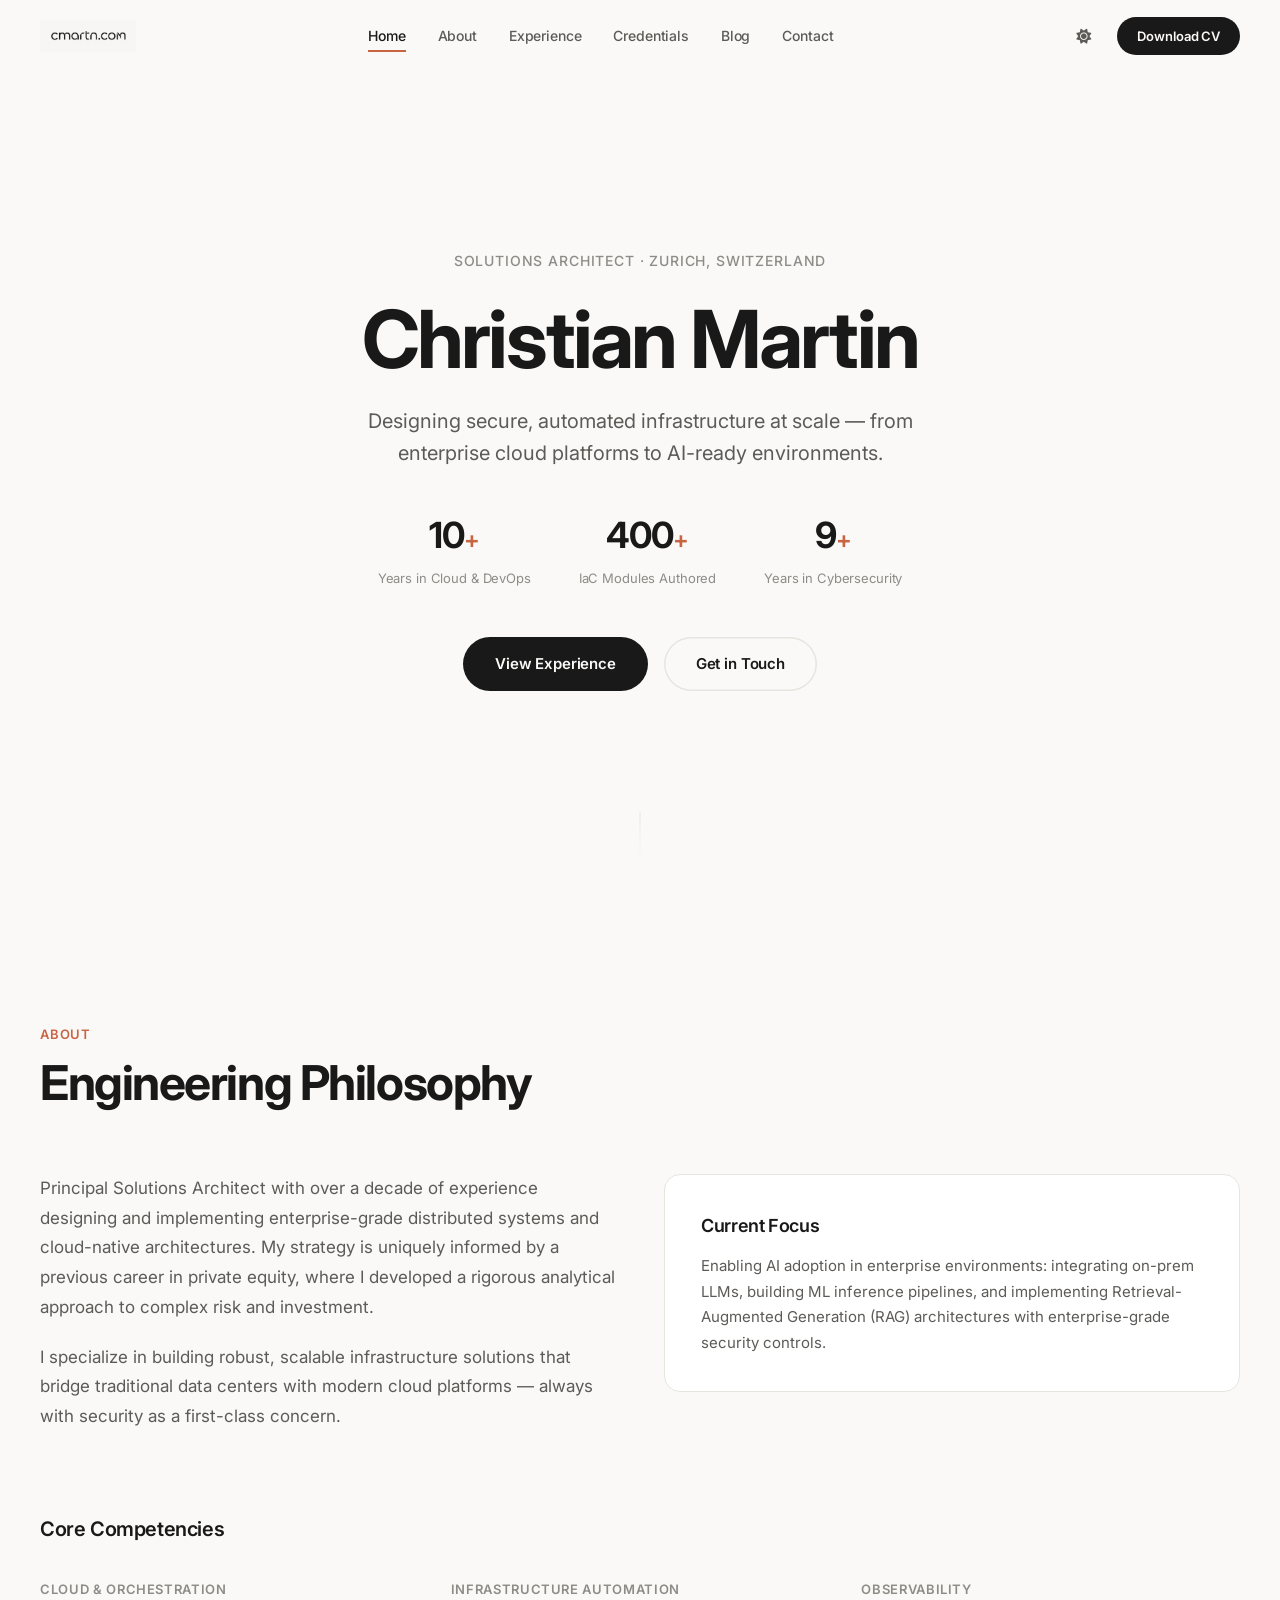
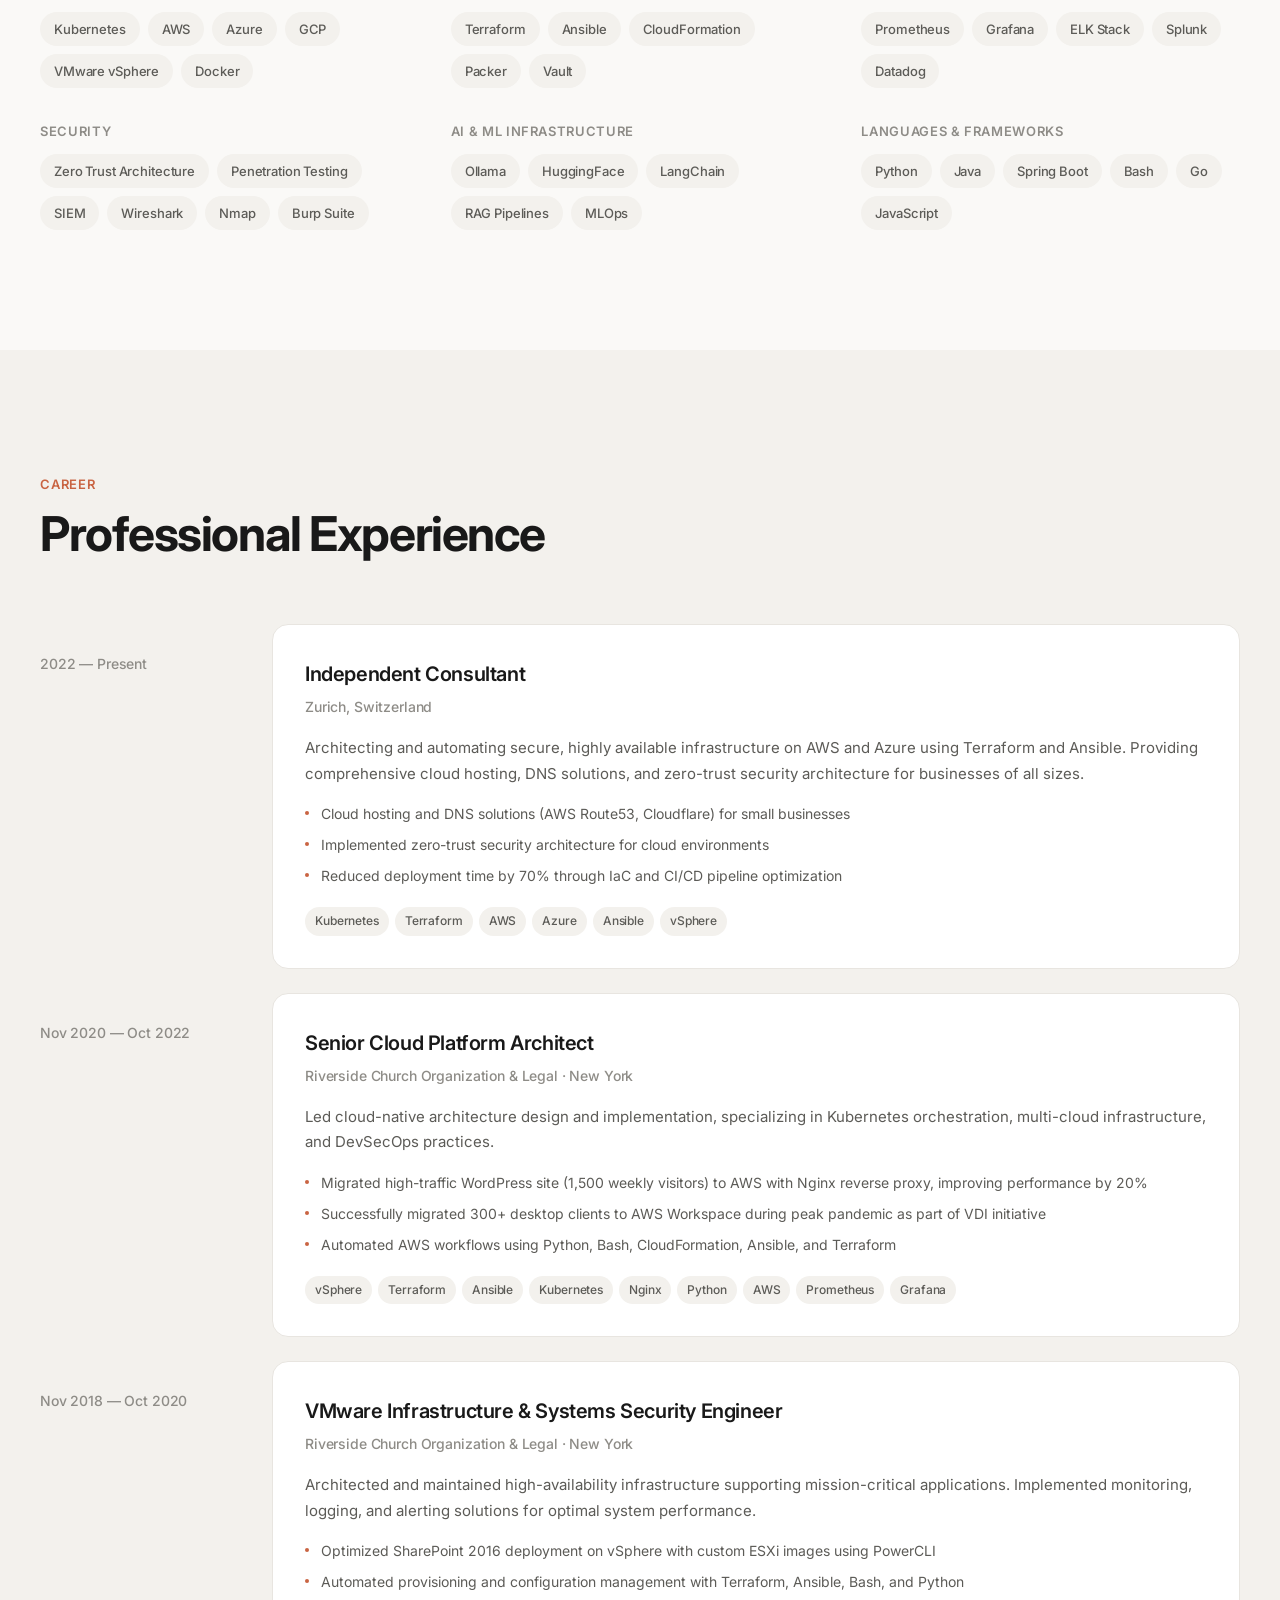
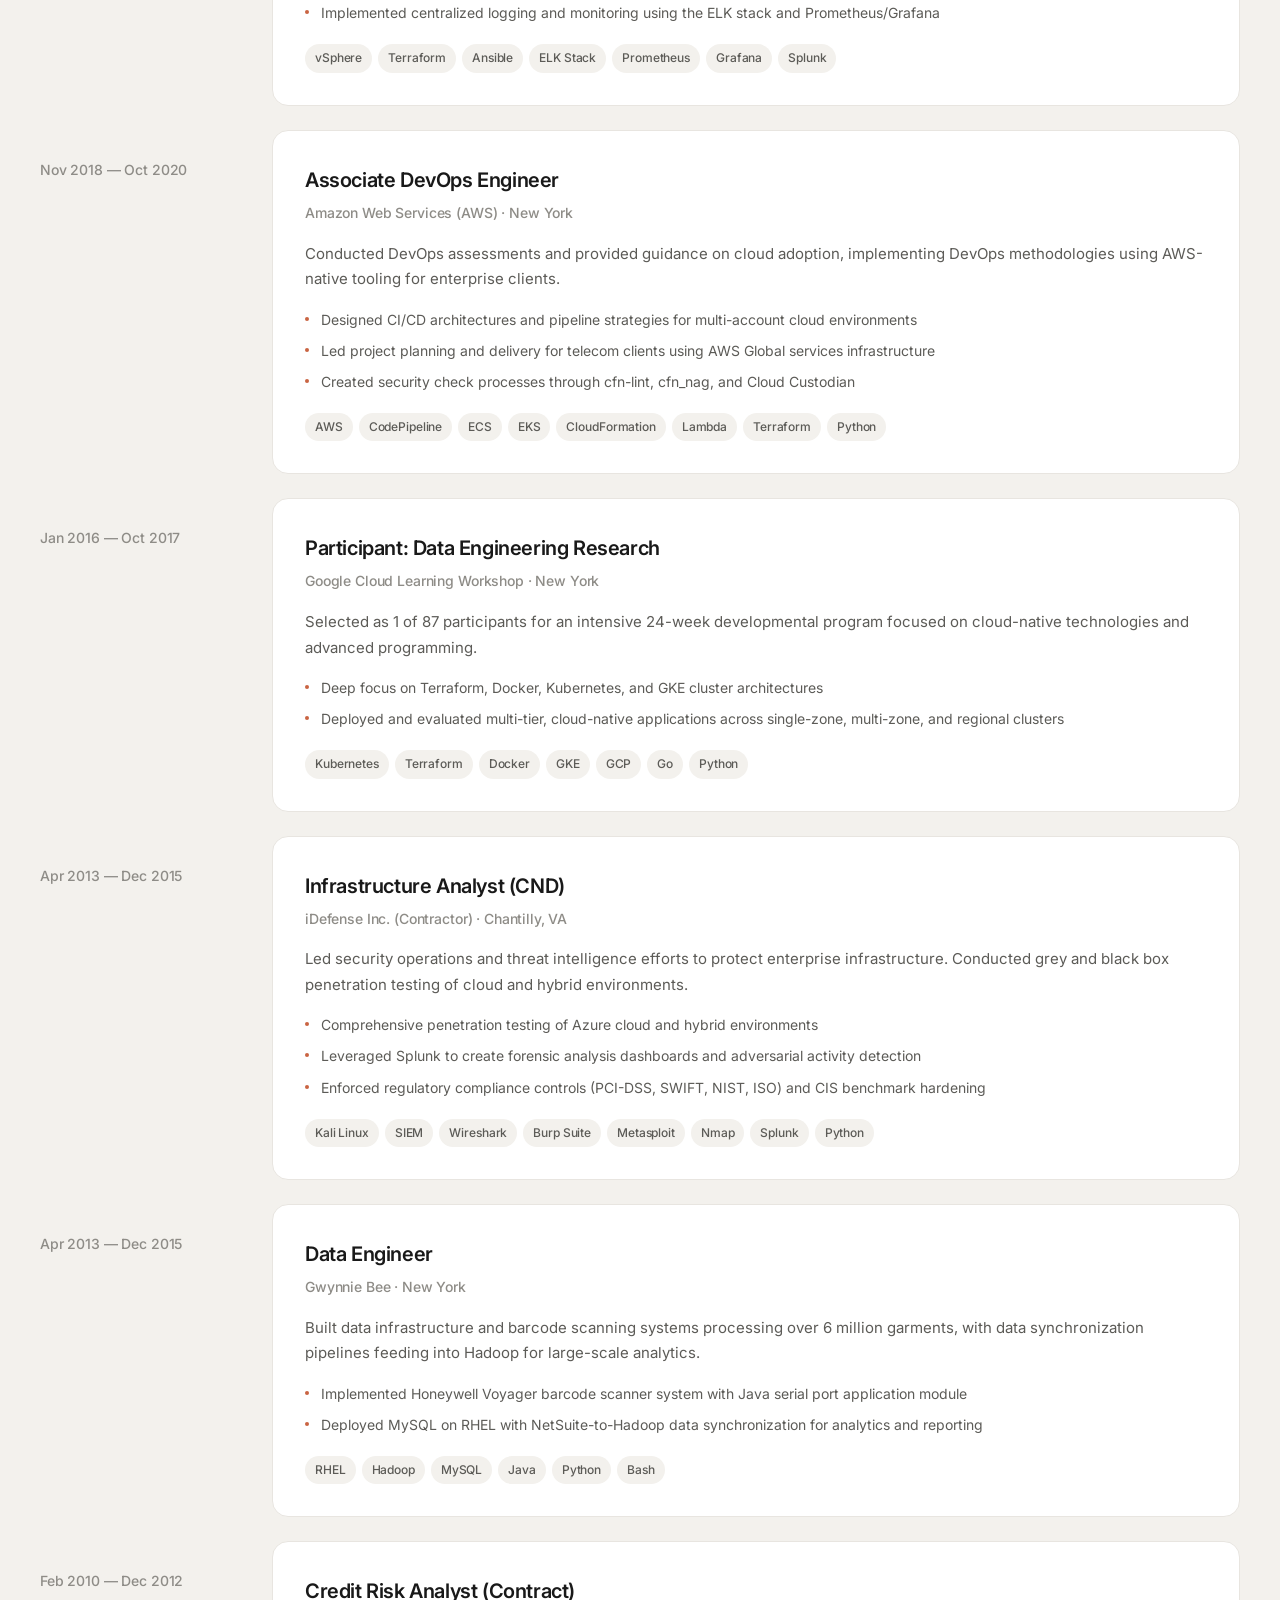
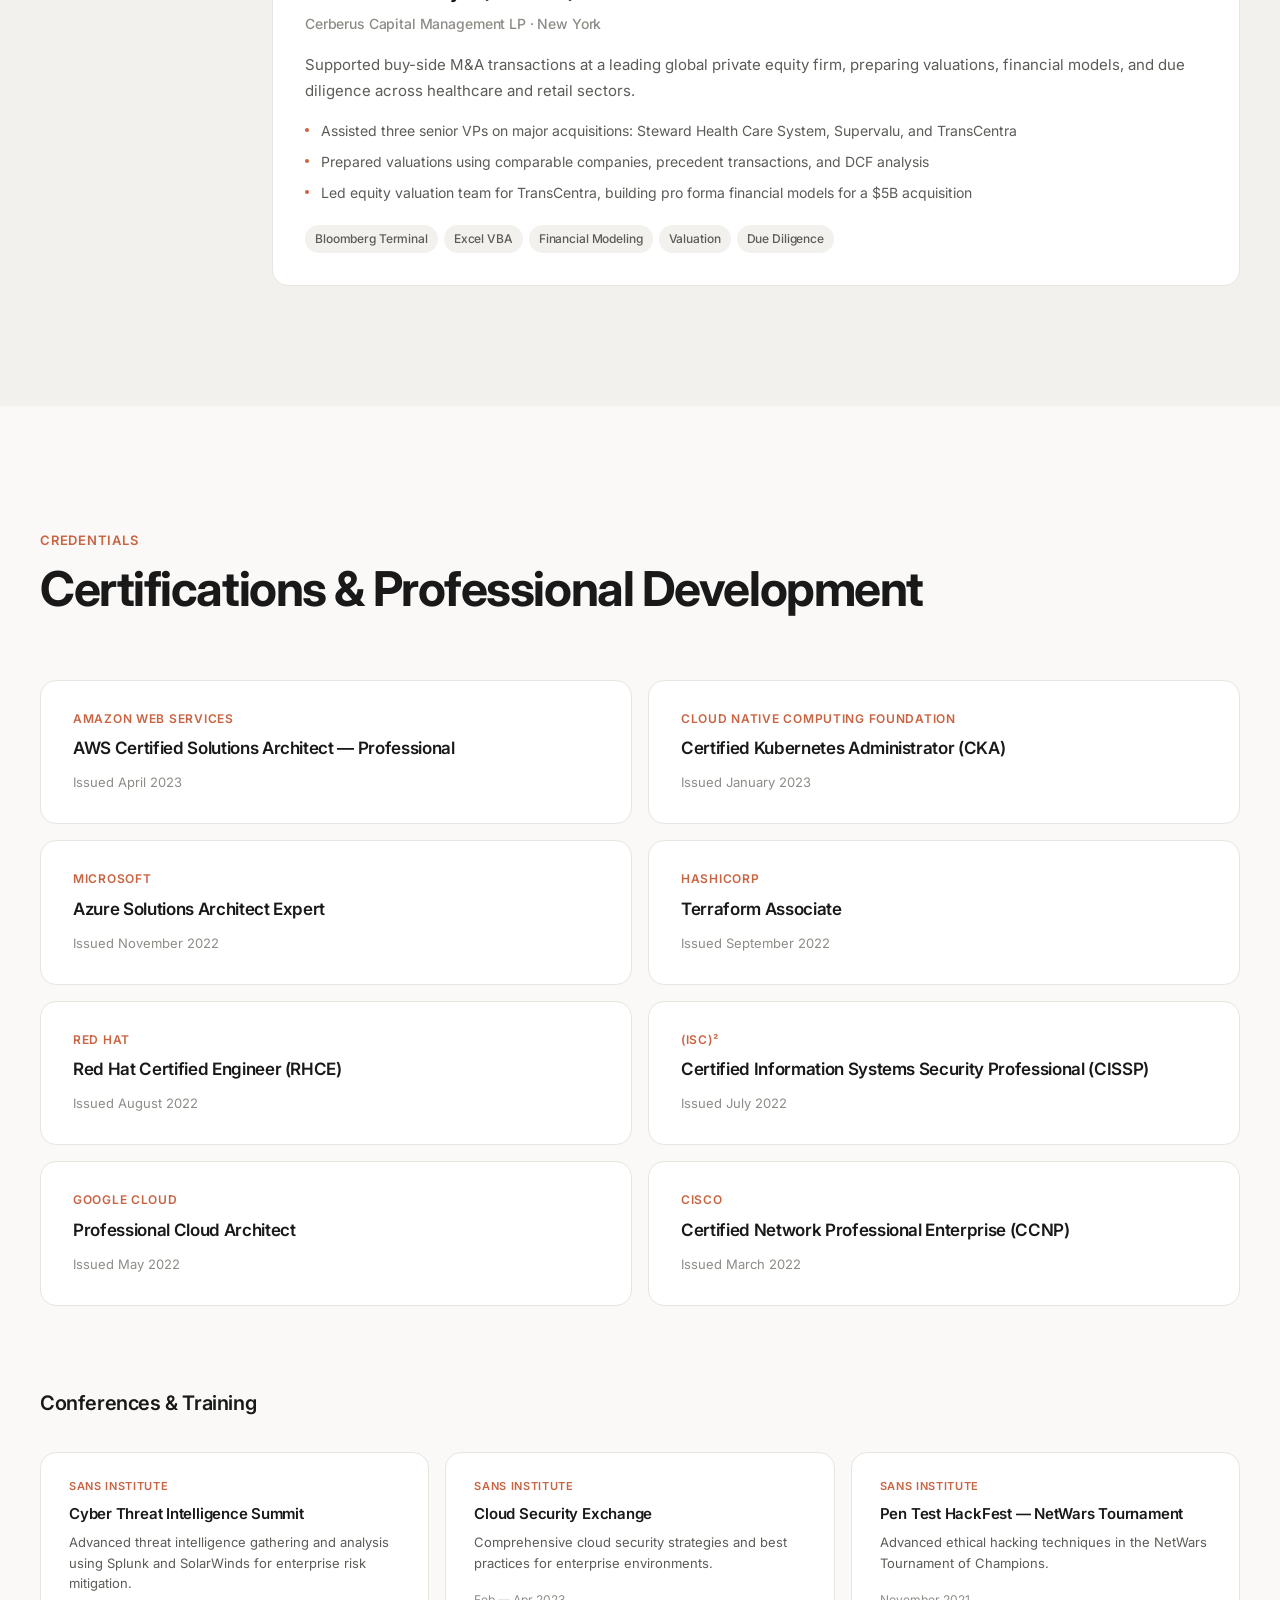
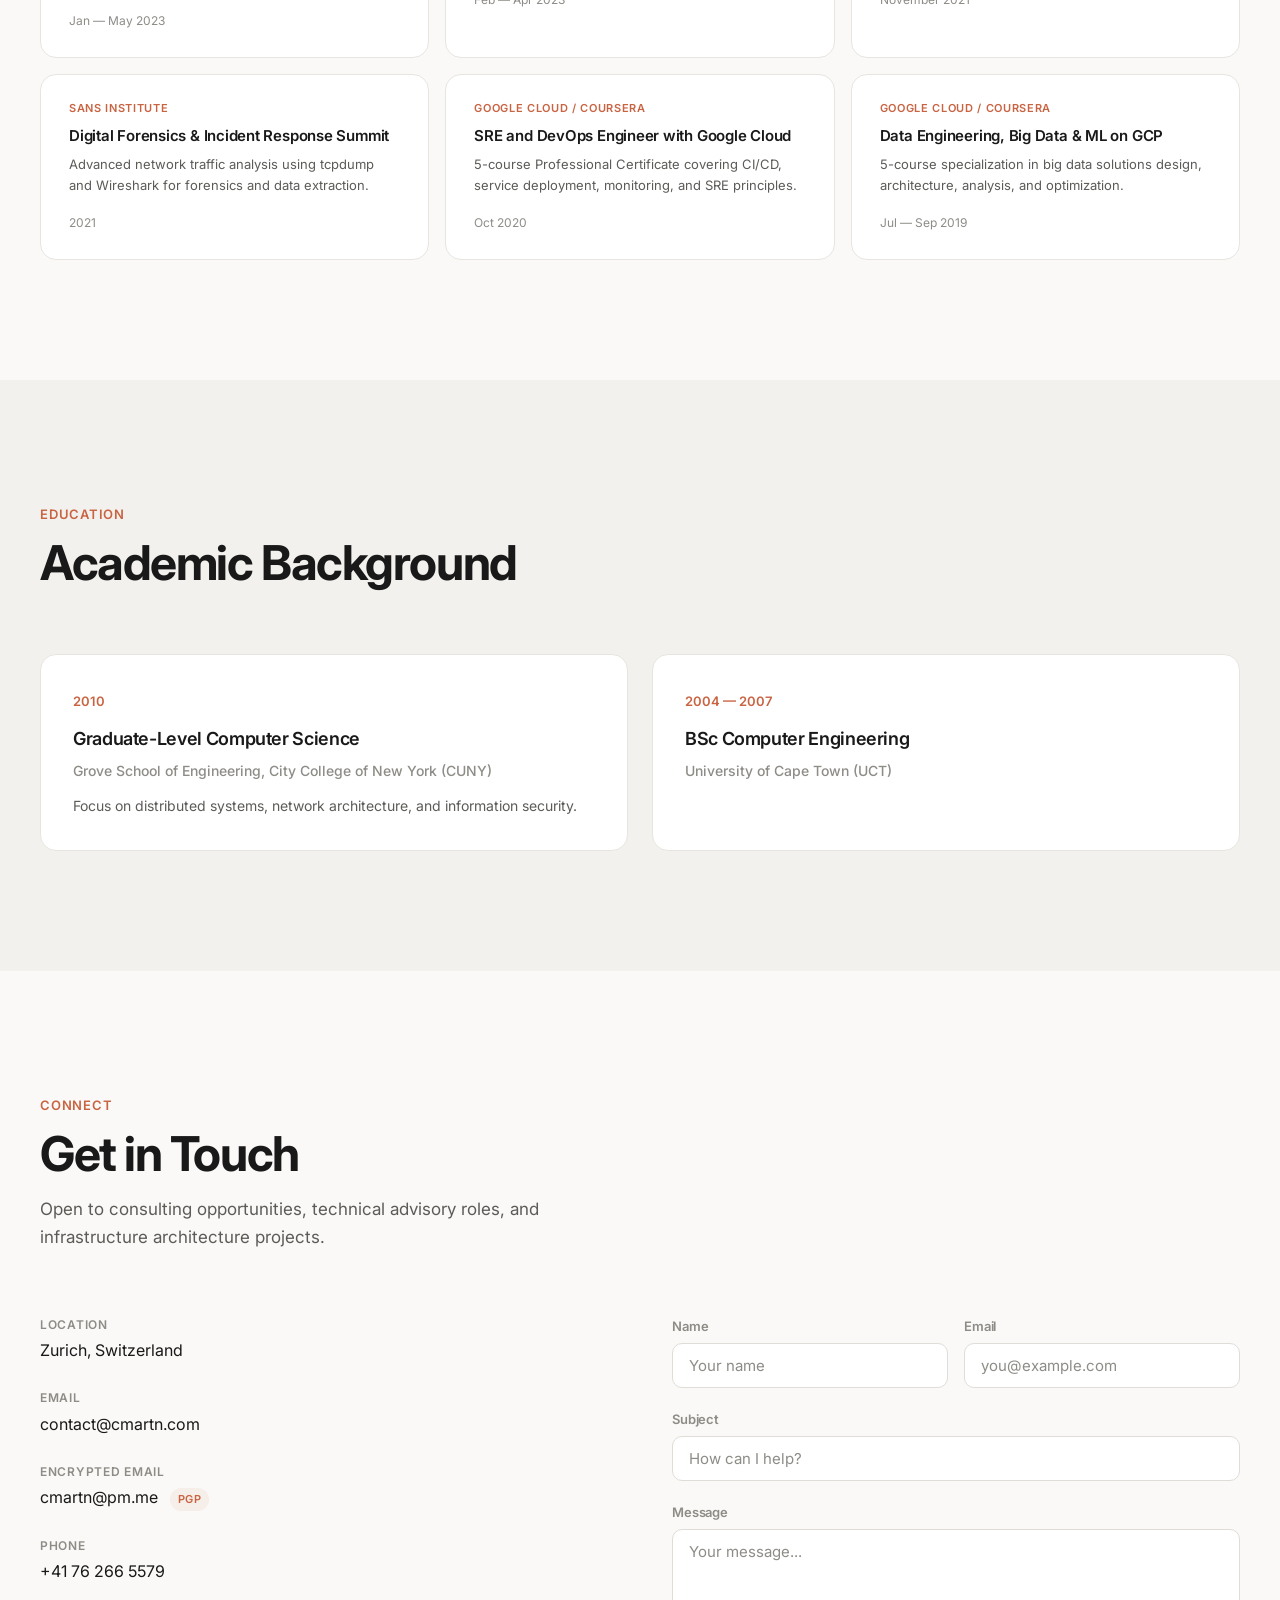
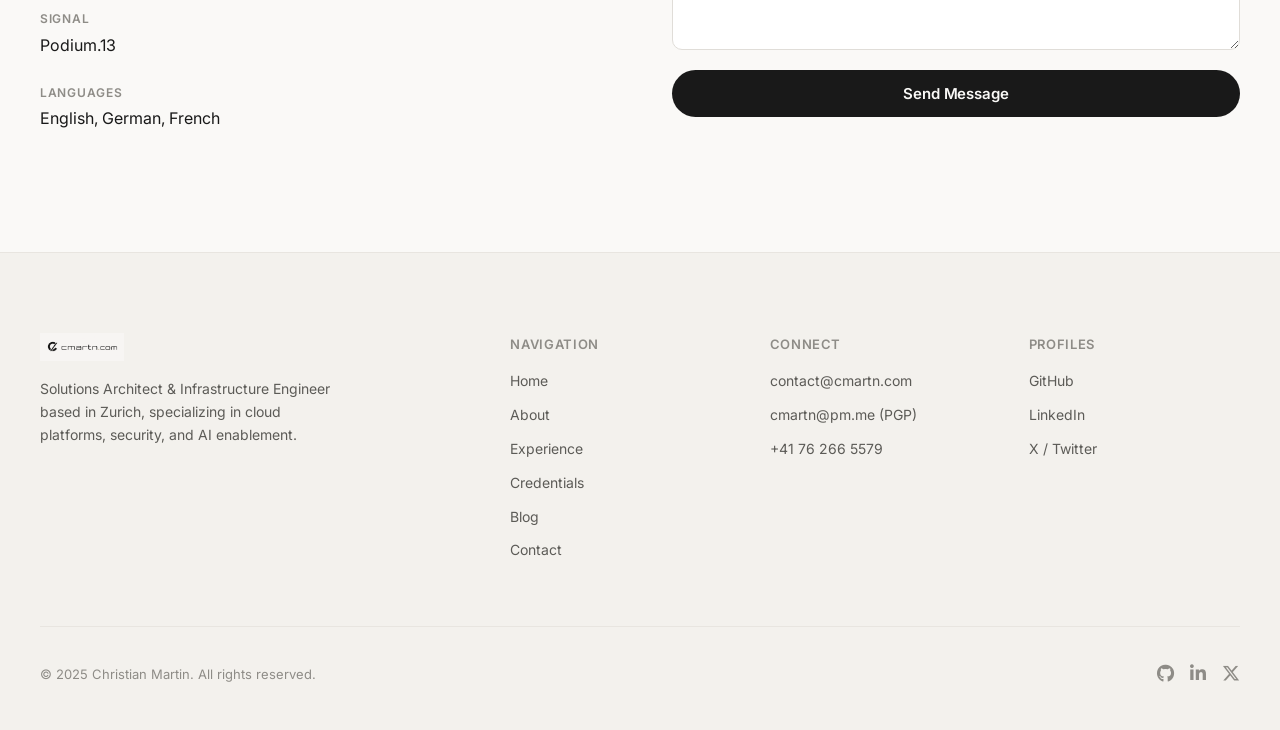
==== commit 57511dc2: "Rebuild site with Anthropic-inspired design system and Gruvbox dark mode Complete architectural rebu" ====
--- a/index.html
+++ b/index.html
@@ -1,1268 +1,561 @@
 <!DOCTYPE html>
-<html lang="en">
+<html lang="en" data-theme="light">
 <head>
     <meta charset="UTF-8">
-    <meta http-equiv="X-UA-Compatible" content="IE=edge">
     <meta name="viewport" content="width=device-width, initial-scale=1.0">
-    <title>Christian Martin — Cloud & Kubernetes Platform Architect</title>
-    <meta name="description" content="Christian Martin — Cloud & Kubernetes Platform Architect, Cybersecurity & SRE. I design secure, automated, and scalable infrastructure across cloud and on‑prem.">
-    <meta property="og:title" content="Christian Martin — Cloud & Kubernetes Platform Architect">
-    <meta property="og:description" content="Secure, automated, and scalable infrastructure across cloud and on‑prem. Kubernetes, DevSecOps, and AI enablement.">
+    <title>Christian Martin — Solutions Architect & Infrastructure Engineer</title>
+    <meta name="description" content="Christian Martin — Senior Solutions Architect based in Zurich. Specializing in cloud infrastructure, Kubernetes, cybersecurity, and enterprise AI enablement.">
+    <meta property="og:title" content="Christian Martin — Solutions Architect">
+    <meta property="og:description" content="Secure, automated, and scalable infrastructure across cloud and on-prem. Kubernetes, DevSecOps, and AI enablement.">
     <meta property="og:type" content="website">
-    <meta property="og:image" content="img/logo-no-background.png">
+    <meta property="og:image" content="img/brand-3.png">
     <meta name="twitter:card" content="summary_large_image">
+    <link rel="icon" type="image/png" href="img/brand-2.png">
+    <link rel="preconnect" href="https://fonts.googleapis.com">
+    <link rel="preconnect" href="https://fonts.gstatic.com" crossorigin>
+    <link href="https://fonts.googleapis.com/css2?family=Inter:wght@400;500;600;700&display=swap" rel="stylesheet">
+    <link rel="stylesheet" href="https://cdnjs.cloudflare.com/ajax/libs/font-awesome/6.5.1/css/all.min.css" integrity="sha512-DTOQO9RWCH3ppGqcWaEA1BIZOC6xxalwEsw9c2QQeAIftl+Vegovlnee1c9QX4TctnWMn13TZye+giMm8e2LwA==" crossorigin="anonymous" referrerpolicy="no-referrer">
     <link rel="stylesheet" href="styles/styles.css">
-    <!-- Fonts & Icons -->
-    <link rel="preconnect" href="https://fonts.googleapis.com" />
-    <link rel="preconnect" href="https://fonts.gstatic.com" crossorigin />
-    <!-- Add display=swap to avoid FOIT -->
-    <link href="https://fonts.googleapis.com/css2?family=Poppins:wght@400;500;600;700;800&display=swap" rel="stylesheet" />
-    <link rel="stylesheet" href="https://cdnjs.cloudflare.com/ajax/libs/font-awesome/5.15.4/css/all.min.css" integrity="sha512-1ycn6IcaQQ40/MKBW2W4Rhis/DbILU74C1vSrLJxCq57o941Ym01SwNsOMqvEBFlcgUa6xLiPY/NS5R+E6ztJQ==" crossorigin="anonymous" referrerpolicy="no-referrer" />
 </head>
-
-<body class="main-content">
-       <div class="navbar-container">
-        <div class="navbar-image">
-            <img src="img/IMG_0183.jpeg" alt="Aerial landscape photograph" loading="lazy" decoding="async">
+<body>
+    <div class="scroll-progress" id="scrollProgress"></div>
+
+    <nav class="nav" id="nav">
+        <div class="nav-container">
+            <a class="nav-logo" href="#home" aria-label="Home">
+                <img class="logo-full" src="img/brand-3.png" alt="cmartn.com" width="160" height="40">
+                <img class="logo-mark" src="img/brand-2.png" alt="cmartn" width="36" height="36">
+            </a>
+            <div class="nav-links" id="navLinks">
+                <a href="#home" class="nav-link active">Home</a>
+                <a href="#about" class="nav-link">About</a>
+                <a href="#experience" class="nav-link">Experience</a>
+                <a href="#certifications" class="nav-link">Credentials</a>
+                <a href="blog.html" class="nav-link">Blog</a>
+                <a href="#contact" class="nav-link">Contact</a>
+            </div>
+            <div class="nav-actions">
+                <button class="theme-toggle" id="themeToggle" type="button" aria-label="Toggle dark mode">
+                    <i class="fa-solid fa-sun theme-icon-light"></i>
+                    <i class="fa-solid fa-moon theme-icon-dark"></i>
+                </button>
+                <a href="img/ResumeChristian.docx-3.pdf" class="nav-cta" download="Christian_Martin_CV.pdf">
+                    Download CV
+                </a>
+            </div>
+            <button class="nav-hamburger" id="hamburger" type="button" aria-label="Toggle navigation menu" aria-expanded="false">
+                <span></span><span></span><span></span>
+            </button>
         </div>
-        <div class="navbar-logo">
-            <img src="img/logo-no-background.png" alt="CMARTN logo" loading="lazy" decoding="async">
-        </div>
-        <div class="navbar-contact">
-            <div class="contact-email-container">
-                <div class="contact-email">
-                    <i class="fas fa-shield-alt"></i>
-                    <a href="mailto:contact@cmartn.com" class="email-primary">contact@cmartn.com</a>
-                    <a href="https://keys.openpgp.org/search?q=cmartn%40proton.me" class="pgp-link">
-                        <i class="fas fa-key"></i> PGP
-                    </a>
-                </div>
-                <div class="contact-email">
-                    <i class="fas fa-shield-alt"></i>
-                    <a href="mailto:cmartn@pm.me" class="email-secondary">cmartn@pm.me</a>
-                    <a href="https://keys.openpgp.org/search?q=cmartn%40proton.me" class="pgp-link">
-                        <i class="fas fa-key"></i> PGP
-                    </a>
-                </div>
-            </div>
+    </nav>
+
+    <div class="mobile-menu" id="mobileMenu">
+        <div class="mobile-menu-inner">
+            <a href="#home" class="mobile-link">Home</a>
+            <a href="#about" class="mobile-link">About</a>
+            <a href="#experience" class="mobile-link">Experience</a>
+            <a href="#certifications" class="mobile-link">Credentials</a>
+            <a href="blog.html" class="mobile-link">Blog</a>
+            <a href="#contact" class="mobile-link">Contact</a>
+            <div class="mobile-divider"></div>
+            <a href="img/ResumeChristian.docx-3.pdf" class="mobile-link" download="Christian_Martin_CV.pdf">Download CV</a>
         </div>
     </div>
 
-    <!-- Sections as tabpanels for accessibility -->
-    <header class="container header active" id="home" role="tabpanel" aria-labelledby="tab-home" aria-hidden="false" tabindex="-1">
-        <div class="header-content">
-            <div class="left-header">
-                <div class="h-shape"></div>
-                <div class="image">
-                    <img src="img/IMG_7400_Original.jpeg" alt="Portrait of Christian Martin" loading="eager" fetchpriority="high" decoding="async">
-                </div>
-            </div>
-            <div class="right-header">
-                <!-- Proper heading structure -->
-                <h1 class="name">Hi, I'm <span>Christian Martin.</span></h1>
-                <h3 class="sub-heading">Platform Architect | Cybersecurity Specialist</h3>
-                <h3 class="sub-heading">Focus: Engineering Secure, Automated Infrastructure for AI/ML Workloads</h3>
-
-                <!-- Counter cards -->
-                <div class="counter-container">
-                    <!-- Card 1 -->
-                    <div class="counter-card">
-                        <div class="stat-icon">
-                            <i class="fas fa-clock" aria-hidden="true"></i>
-                        </div>
-                        <div class="stat-content">
-                            <h3><span class="count-up" data-count="10">0</span><span>+</span></h3>
-                            <p>Years of Cloud & DevOps Experience</p>
-                            <div class="stat-bar">
-                                <div class="stat-bar-inner"></div>
-                            </div>
-                        </div>
-                    </div>
-
-                    <!-- Card 2 -->
-                    <div class="counter-card">
-                        <div class="stat-icon">
-                            <i class="fas fa-cogs" aria-hidden="true"></i>
-                        </div>
-                        <div class="stat-content">
-                            <h3><span class="count-up" data-count="400">0</span><span>+</span></h3>
-                            <p>Ansible & Terraform Modules Authored</p>
-                            <div class="stat-bar">
-                                <div class="stat-bar-inner"></div>
-                            </div>
-                        </div>
-                    </div>
-
-                    <!-- Card 3 -->
-                    <div class="counter-card">
-                        <div class="stat-icon">
-                            <i class="fas fa-cloud-upload-alt" aria-hidden="true"></i>
-                        </div>
-                        <div class="stat-content">
-                            <h3><span class="count-up" data-count="8">0</span><span>+</span></h3>
-                            <p>Years of Cloud Migration & SRE</p>
-                            <div class="stat-bar">
-                                <div class="stat-bar-inner"></div>
-                            </div>
-                        </div>
-                    </div>
-
-                    <!-- Card 4 -->
-                    <div class="counter-card">
-                        <div class="stat-icon">
-                            <i class="fas fa-shield-alt" aria-hidden="true"></i>
-                        </div>
-                        <div class="stat-content">
-                            <h3><span class="count-up" data-count="9">0</span><span>+</span></h3>
-                            <p>Years of Cybersecurity Expertise</p>
-                            <div class="stat-bar">
-                                <div class="stat-bar-inner"></div>
-                            </div>
-                        </div>
-                    </div>
-                </div>
-<!-- Replace the current intro-text div with this new structure -->
-<div class="intro-card">
-    <div class="intro-card-content">
-        <div class="intro-header">
-            <i class="fas fa-quote-left" aria-hidden="true"></i>
-            <h3>Professional Overview</h3>
-        </div>
-        <div class="intro-text">
-            <p>
-                Welcome! This website provides references to my publicly-available professional work, open-source contributions, certifications, and a detailed overview of my skills and experience. 
-                All content is accessible within two clicks and is searchable via browser tools.
-            </p>
-            <p>
-                I am an IT professional with over ten years of experience architecting, securing, and automating modern infrastructure. My strategy is uniquely informed by a previous career in private equity, where I developed a rigorous analytical approach to complex risk and investment; a skill set I now apply to delivering high-value, cost-effective technical solutions.
-            </p>
-            <div class="specialty-highlight">
-                <i class="fas fa-check-circle" aria-hidden="true"></i>
-                <p>
-                    Specializing in Kubernetes orchestration, hybrid cloud architecture (AWS, GCP, Azure), and infrastructure-as-code for scalable, resilient deployments.
+    <main>
+        <!-- Hero -->
+        <section class="hero" id="home">
+            <div class="hero-container">
+                <div class="hero-label reveal">Solutions Architect &middot; Zurich, Switzerland</div>
+                <h1 class="hero-title reveal">Christian Martin</h1>
+                <p class="hero-subtitle reveal">
+                    Designing secure, automated infrastructure at scale &mdash; from enterprise cloud
+                    platforms to AI-ready environments.
                 </p>
-            </div>
-            <div class="current-focus">
-                <i class="fas fa-rocket" aria-hidden="true"></i>
-                <p>
-                    My recent focus is on enabling AI adoption in enterprise environments, integrating on-prem LLMs using Ollama, building machine learning inference pipelines, and implementing Retrieval-Augmented Generation (RAG) to enhance model performance securely and efficiently.
-                </p>
-            </div>
-        </div>
-    </div>
-</div>
-                <!-- Download CV Button -->
-            <div class="btn-container">
-    <div class="btn-con">
-        <a href="img/ResumeChristian.docx-3.pdf" class="main-btn" download="Christian_Martin_Resume.pdf">
-            <span class="btn-text">Download CV</span>
-            <span class="btn-icon"><i class="fas fa-download" aria-hidden="true"></i></span>
-        </a>
-    </div>
-</div>
-            
-            
-            </div>
-        </div>
-    </header>
-
-    <main>
-        <section class="container about" id="about" role="tabpanel" aria-labelledby="tab-about" aria-hidden="true" tabindex="-1">
-            <div class="main-title">
-                <h2>About <span>me</span><span class="bg-text">my stats</span></h2>
-            </div>
-            <div class="about-container">
-                               <div class="left-about">
-                    <h4>Engineering Philosophy & Expertise</h4>
-                    <p>
-                        Principal Solutions Architect with extensive experience in designing and implementing enterprise-grade distributed systems and cloud-native architectures. Specialized in building robust, scalable infrastructure solutions that bridge traditional data centers with modern cloud platforms.
+                <div class="hero-stats reveal">
+                    <div class="hero-stat">
+                        <span class="hero-stat-number" data-count="10">0</span><span class="hero-stat-plus">+</span>
+                        <span class="hero-stat-label">Years in Cloud &amp; DevOps</span>
+                    </div>
+                    <div class="hero-stat">
+                        <span class="hero-stat-number" data-count="400">0</span><span class="hero-stat-plus">+</span>
+                        <span class="hero-stat-label">IaC Modules Authored</span>
+                    </div>
+                    <div class="hero-stat">
+                        <span class="hero-stat-number" data-count="9">0</span><span class="hero-stat-plus">+</span>
+                        <span class="hero-stat-label">Years in Cybersecurity</span>
+                    </div>
+                </div>
+                <div class="hero-actions reveal">
+                    <a href="#experience" class="btn btn-primary">View Experience</a>
+                    <a href="#contact" class="btn btn-outline">Get in Touch</a>
+                </div>
+            </div>
+            <div class="hero-scroll-hint" aria-hidden="true">
+                <div class="scroll-line"></div>
+            </div>
+        </section>
+
+        <!-- About -->
+        <section class="section" id="about">
+            <div class="section-container">
+                <div class="section-header reveal">
+                    <span class="section-label">About</span>
+                    <h2 class="section-title">Engineering Philosophy</h2>
+                </div>
+                <div class="about-grid">
+                    <div class="about-text reveal">
+                        <p>
+                            Principal Solutions Architect with over a decade of experience designing and
+                            implementing enterprise-grade distributed systems and cloud-native architectures.
+                            My strategy is uniquely informed by a previous career in private equity, where I
+                            developed a rigorous analytical approach to complex risk and investment.
+                        </p>
+                        <p>
+                            I specialize in building robust, scalable infrastructure solutions that bridge
+                            traditional data centers with modern cloud platforms &mdash; always with security
+                            as a first-class concern.
+                        </p>
+                    </div>
+                    <div class="about-focus reveal">
+                        <div class="focus-card">
+                            <h3>Current Focus</h3>
+                            <p>
+                                Enabling AI adoption in enterprise environments: integrating on-prem LLMs,
+                                building ML inference pipelines, and implementing Retrieval-Augmented Generation
+                                (RAG) architectures with enterprise-grade security controls.
+                            </p>
+                        </div>
+                    </div>
+                </div>
+
+                <div class="skills-section reveal">
+                    <h3 class="skills-heading">Core Competencies</h3>
+                    <div class="skills-grid">
+                        <div class="skill-group">
+                            <h4 class="skill-group-title">Cloud &amp; Orchestration</h4>
+                            <div class="skill-tags">
+                                <span class="skill-tag">Kubernetes</span>
+                                <span class="skill-tag">AWS</span>
+                                <span class="skill-tag">Azure</span>
+                                <span class="skill-tag">GCP</span>
+                                <span class="skill-tag">VMware vSphere</span>
+                                <span class="skill-tag">Docker</span>
+                            </div>
+                        </div>
+                        <div class="skill-group">
+                            <h4 class="skill-group-title">Infrastructure Automation</h4>
+                            <div class="skill-tags">
+                                <span class="skill-tag">Terraform</span>
+                                <span class="skill-tag">Ansible</span>
+                                <span class="skill-tag">CloudFormation</span>
+                                <span class="skill-tag">Packer</span>
+                                <span class="skill-tag">Vault</span>
+                            </div>
+                        </div>
+                        <div class="skill-group">
+                            <h4 class="skill-group-title">Observability</h4>
+                            <div class="skill-tags">
+                                <span class="skill-tag">Prometheus</span>
+                                <span class="skill-tag">Grafana</span>
+                                <span class="skill-tag">ELK Stack</span>
+                                <span class="skill-tag">Splunk</span>
+                                <span class="skill-tag">Datadog</span>
+                            </div>
+                        </div>
+                        <div class="skill-group">
+                            <h4 class="skill-group-title">Security</h4>
+                            <div class="skill-tags">
+                                <span class="skill-tag">Zero Trust Architecture</span>
+                                <span class="skill-tag">Penetration Testing</span>
+                                <span class="skill-tag">SIEM</span>
+                                <span class="skill-tag">Wireshark</span>
+                                <span class="skill-tag">Nmap</span>
+                                <span class="skill-tag">Burp Suite</span>
+                            </div>
+                        </div>
+                        <div class="skill-group">
+                            <h4 class="skill-group-title">AI &amp; ML Infrastructure</h4>
+                            <div class="skill-tags">
+                                <span class="skill-tag">Ollama</span>
+                                <span class="skill-tag">HuggingFace</span>
+                                <span class="skill-tag">LangChain</span>
+                                <span class="skill-tag">RAG Pipelines</span>
+                                <span class="skill-tag">MLOps</span>
+                            </div>
+                        </div>
+                        <div class="skill-group">
+                            <h4 class="skill-group-title">Languages &amp; Frameworks</h4>
+                            <div class="skill-tags">
+                                <span class="skill-tag">Python</span>
+                                <span class="skill-tag">Java</span>
+                                <span class="skill-tag">Spring Boot</span>
+                                <span class="skill-tag">Bash</span>
+                                <span class="skill-tag">Go</span>
+                                <span class="skill-tag">JavaScript</span>
+                            </div>
+                        </div>
+                    </div>
+                </div>
+            </div>
+        </section>
+
+        <!-- Experience -->
+        <section class="section section-alt" id="experience">
+            <div class="section-container">
+                <div class="section-header reveal">
+                    <span class="section-label">Career</span>
+                    <h2 class="section-title">Professional Experience</h2>
+                </div>
+                <div class="timeline">
+                    <div class="timeline-entry reveal">
+                        <div class="timeline-date">2022 &mdash; Present</div>
+                        <div class="timeline-card">
+                            <h3 class="timeline-role">Independent Consultant</h3>
+                            <h4 class="timeline-company">Zurich, Switzerland</h4>
+                            <p class="timeline-desc">
+                                Architecting and automating secure, highly available infrastructure on AWS and Azure
+                                using Terraform and Ansible. Providing comprehensive cloud hosting, DNS solutions,
+                                and zero-trust security architecture for businesses of all sizes.
+                            </p>
+                            <ul class="timeline-highlights">
+                                <li>Cloud hosting and DNS solutions (AWS Route53, Cloudflare) for small businesses</li>
+                                <li>Implemented zero-trust security architecture for cloud environments</li>
+                                <li>Reduced deployment time by 70% through IaC and CI/CD pipeline optimization</li>
+                            </ul>
+                            <div class="timeline-tech">
+                                <span>Kubernetes</span><span>Terraform</span><span>AWS</span><span>Azure</span>
+                                <span>Ansible</span><span>vSphere</span>
+                            </div>
+                        </div>
+                    </div>
+
+                    <div class="timeline-entry reveal">
+                        <div class="timeline-date">Nov 2020 &mdash; Oct 2022</div>
+                        <div class="timeline-card">
+                            <h3 class="timeline-role">Senior Cloud Platform Architect</h3>
+                            <h4 class="timeline-company">Riverside Church Organization &amp; Legal &middot; New York</h4>
+                            <p class="timeline-desc">
+                                Led cloud-native architecture design and implementation, specializing in Kubernetes
+                                orchestration, multi-cloud infrastructure, and DevSecOps practices.
+                            </p>
+                            <ul class="timeline-highlights">
+                                <li>Migrated high-traffic WordPress site (1,500 weekly visitors) to AWS with Nginx reverse proxy, improving performance by 20%</li>
+                                <li>Successfully migrated 300+ desktop clients to AWS Workspace during peak pandemic as part of VDI initiative</li>
+                                <li>Automated AWS workflows using Python, Bash, CloudFormation, Ansible, and Terraform</li>
+                            </ul>
+                            <div class="timeline-tech">
+                                <span>vSphere</span><span>Terraform</span><span>Ansible</span><span>Kubernetes</span>
+                                <span>Nginx</span><span>Python</span><span>AWS</span><span>Prometheus</span><span>Grafana</span>
+                            </div>
+                        </div>
+                    </div>
+
+                    <div class="timeline-entry reveal">
+                        <div class="timeline-date">Nov 2018 &mdash; Oct 2020</div>
+                        <div class="timeline-card">
+                            <h3 class="timeline-role">VMware Infrastructure &amp; Systems Security Engineer</h3>
+                            <h4 class="timeline-company">Riverside Church Organization &amp; Legal &middot; New York</h4>
+                            <p class="timeline-desc">
+                                Architected and maintained high-availability infrastructure supporting mission-critical
+                                applications. Implemented monitoring, logging, and alerting solutions for optimal system performance.
+                            </p>
+                            <ul class="timeline-highlights">
+                                <li>Optimized SharePoint 2016 deployment on vSphere with custom ESXi images using PowerCLI</li>
+                                <li>Automated provisioning and configuration management with Terraform, Ansible, Bash, and Python</li>
+                                <li>Implemented centralized logging and monitoring using the ELK stack and Prometheus/Grafana</li>
+                            </ul>
+                            <div class="timeline-tech">
+                                <span>vSphere</span><span>Terraform</span><span>Ansible</span><span>ELK Stack</span>
+                                <span>Prometheus</span><span>Grafana</span><span>Splunk</span>
+                            </div>
+                        </div>
+                    </div>
+
+                    <div class="timeline-entry reveal">
+                        <div class="timeline-date">Nov 2018 &mdash; Oct 2020</div>
+                        <div class="timeline-card">
+                            <h3 class="timeline-role">Associate DevOps Engineer</h3>
+                            <h4 class="timeline-company">Amazon Web Services (AWS) &middot; New York</h4>
+                            <p class="timeline-desc">
+                                Conducted DevOps assessments and provided guidance on cloud adoption, implementing
+                                DevOps methodologies using AWS-native tooling for enterprise clients.
+                            </p>
+                            <ul class="timeline-highlights">
+                                <li>Designed CI/CD architectures and pipeline strategies for multi-account cloud environments</li>
+                                <li>Led project planning and delivery for telecom clients using AWS Global services infrastructure</li>
+                                <li>Created security check processes through cfn-lint, cfn_nag, and Cloud Custodian</li>
+                            </ul>
+                            <div class="timeline-tech">
+                                <span>AWS</span><span>CodePipeline</span><span>ECS</span><span>EKS</span>
+                                <span>CloudFormation</span><span>Lambda</span><span>Terraform</span><span>Python</span>
+                            </div>
+                        </div>
+                    </div>
+
+                    <div class="timeline-entry reveal">
+                        <div class="timeline-date">Jan 2016 &mdash; Oct 2017</div>
+                        <div class="timeline-card">
+                            <h3 class="timeline-role">Participant: Data Engineering Research</h3>
+                            <h4 class="timeline-company">Google Cloud Learning Workshop &middot; New York</h4>
+                            <p class="timeline-desc">
+                                Selected as 1 of 87 participants for an intensive 24-week developmental program
+                                focused on cloud-native technologies and advanced programming.
+                            </p>
+                            <ul class="timeline-highlights">
+                                <li>Deep focus on Terraform, Docker, Kubernetes, and GKE cluster architectures</li>
+                                <li>Deployed and evaluated multi-tier, cloud-native applications across single-zone, multi-zone, and regional clusters</li>
+                            </ul>
+                            <div class="timeline-tech">
+                                <span>Kubernetes</span><span>Terraform</span><span>Docker</span><span>GKE</span>
+                                <span>GCP</span><span>Go</span><span>Python</span>
+                            </div>
+                        </div>
+                    </div>
+
+                    <div class="timeline-entry reveal">
+                        <div class="timeline-date">Apr 2013 &mdash; Dec 2015</div>
+                        <div class="timeline-card">
+                            <h3 class="timeline-role">Infrastructure Analyst (CND)</h3>
+                            <h4 class="timeline-company">iDefense Inc. (Contractor) &middot; Chantilly, VA</h4>
+                            <p class="timeline-desc">
+                                Led security operations and threat intelligence efforts to protect enterprise
+                                infrastructure. Conducted grey and black box penetration testing of cloud and hybrid environments.
+                            </p>
+                            <ul class="timeline-highlights">
+                                <li>Comprehensive penetration testing of Azure cloud and hybrid environments</li>
+                                <li>Leveraged Splunk to create forensic analysis dashboards and adversarial activity detection</li>
+                                <li>Enforced regulatory compliance controls (PCI-DSS, SWIFT, NIST, ISO) and CIS benchmark hardening</li>
+                            </ul>
+                            <div class="timeline-tech">
+                                <span>Kali Linux</span><span>SIEM</span><span>Wireshark</span><span>Burp Suite</span>
+                                <span>Metasploit</span><span>Nmap</span><span>Splunk</span><span>Python</span>
+                            </div>
+                        </div>
+                    </div>
+
+                    <div class="timeline-entry reveal">
+                        <div class="timeline-date">Apr 2013 &mdash; Dec 2015</div>
+                        <div class="timeline-card">
+                            <h3 class="timeline-role">Data Engineer</h3>
+                            <h4 class="timeline-company">Gwynnie Bee &middot; New York</h4>
+                            <p class="timeline-desc">
+                                Built data infrastructure and barcode scanning systems processing over 6 million garments,
+                                with data synchronization pipelines feeding into Hadoop for large-scale analytics.
+                            </p>
+                            <ul class="timeline-highlights">
+                                <li>Implemented Honeywell Voyager barcode scanner system with Java serial port application module</li>
+                                <li>Deployed MySQL on RHEL with NetSuite-to-Hadoop data synchronization for analytics and reporting</li>
+                            </ul>
+                            <div class="timeline-tech">
+                                <span>RHEL</span><span>Hadoop</span><span>MySQL</span><span>Java</span>
+                                <span>Python</span><span>Bash</span>
+                            </div>
+                        </div>
+                    </div>
+
+                    <div class="timeline-entry reveal">
+                        <div class="timeline-date">Feb 2010 &mdash; Dec 2012</div>
+                        <div class="timeline-card">
+                            <h3 class="timeline-role">Credit Risk Analyst (Contract)</h3>
+                            <h4 class="timeline-company">Cerberus Capital Management LP &middot; New York</h4>
+                            <p class="timeline-desc">
+                                Supported buy-side M&amp;A transactions at a leading global private equity firm,
+                                preparing valuations, financial models, and due diligence across healthcare and retail sectors.
+                            </p>
+                            <ul class="timeline-highlights">
+                                <li>Assisted three senior VPs on major acquisitions: Steward Health Care System, Supervalu, and TransCentra</li>
+                                <li>Prepared valuations using comparable companies, precedent transactions, and DCF analysis</li>
+                                <li>Led equity valuation team for TransCentra, building pro forma financial models for a $5B acquisition</li>
+                            </ul>
+                            <div class="timeline-tech">
+                                <span>Bloomberg Terminal</span><span>Excel VBA</span><span>Financial Modeling</span>
+                                <span>Valuation</span><span>Due Diligence</span>
+                            </div>
+                        </div>
+                    </div>
+                </div>
+            </div>
+        </section>
+
+        <!-- Certifications -->
+        <section class="section" id="certifications">
+            <div class="section-container">
+                <div class="section-header reveal">
+                    <span class="section-label">Credentials</span>
+                    <h2 class="section-title">Certifications &amp; Professional Development</h2>
+                </div>
+                <div class="certs-grid">
+                    <div class="cert-card reveal">
+                        <span class="cert-issuer">Amazon Web Services</span>
+                        <h3 class="cert-name">AWS Certified Solutions Architect &mdash; Professional</h3>
+                        <span class="cert-date">Issued April 2023</span>
+                    </div>
+                    <div class="cert-card reveal">
+                        <span class="cert-issuer">Cloud Native Computing Foundation</span>
+                        <h3 class="cert-name">Certified Kubernetes Administrator (CKA)</h3>
+                        <span class="cert-date">Issued January 2023</span>
+                    </div>
+                    <div class="cert-card reveal">
+                        <span class="cert-issuer">Microsoft</span>
+                        <h3 class="cert-name">Azure Solutions Architect Expert</h3>
+                        <span class="cert-date">Issued November 2022</span>
+                    </div>
+                    <div class="cert-card reveal">
+                        <span class="cert-issuer">HashiCorp</span>
+                        <h3 class="cert-name">Terraform Associate</h3>
+                        <span class="cert-date">Issued September 2022</span>
+                    </div>
+                    <div class="cert-card reveal">
+                        <span class="cert-issuer">Red Hat</span>
+                        <h3 class="cert-name">Red Hat Certified Engineer (RHCE)</h3>
+                        <span class="cert-date">Issued August 2022</span>
+                    </div>
+                    <div class="cert-card reveal">
+                        <span class="cert-issuer">(ISC)&sup2;</span>
+                        <h3 class="cert-name">Certified Information Systems Security Professional (CISSP)</h3>
+                        <span class="cert-date">Issued July 2022</span>
+                    </div>
+                    <div class="cert-card reveal">
+                        <span class="cert-issuer">Google Cloud</span>
+                        <h3 class="cert-name">Professional Cloud Architect</h3>
+                        <span class="cert-date">Issued May 2022</span>
+                    </div>
+                    <div class="cert-card reveal">
+                        <span class="cert-issuer">Cisco</span>
+                        <h3 class="cert-name">Certified Network Professional Enterprise (CCNP)</h3>
+                        <span class="cert-date">Issued March 2022</span>
+                    </div>
+                </div>
+
+                <div class="training-section reveal">
+                    <h3 class="training-heading">Conferences &amp; Training</h3>
+                    <div class="training-grid">
+                        <div class="training-card">
+                            <span class="training-org">SANS Institute</span>
+                            <h4>Cyber Threat Intelligence Summit</h4>
+                            <p>Advanced threat intelligence gathering and analysis using Splunk and SolarWinds for enterprise risk mitigation.</p>
+                            <span class="training-date">Jan &mdash; May 2023</span>
+                        </div>
+                        <div class="training-card">
+                            <span class="training-org">SANS Institute</span>
+                            <h4>Cloud Security Exchange</h4>
+                            <p>Comprehensive cloud security strategies and best practices for enterprise environments.</p>
+                            <span class="training-date">Feb &mdash; Apr 2023</span>
+                        </div>
+                        <div class="training-card">
+                            <span class="training-org">SANS Institute</span>
+                            <h4>Pen Test HackFest &mdash; NetWars Tournament</h4>
+                            <p>Advanced ethical hacking techniques in the NetWars Tournament of Champions.</p>
+                            <span class="training-date">November 2021</span>
+                        </div>
+                        <div class="training-card">
+                            <span class="training-org">SANS Institute</span>
+                            <h4>Digital Forensics &amp; Incident Response Summit</h4>
+                            <p>Advanced network traffic analysis using tcpdump and Wireshark for forensics and data extraction.</p>
+                            <span class="training-date">2021</span>
+                        </div>
+                        <div class="training-card">
+                            <span class="training-org">Google Cloud / Coursera</span>
+                            <h4>SRE and DevOps Engineer with Google Cloud</h4>
+                            <p>5-course Professional Certificate covering CI/CD, service deployment, monitoring, and SRE principles.</p>
+                            <span class="training-date">Oct 2020</span>
+                        </div>
+                        <div class="training-card">
+                            <span class="training-org">Google Cloud / Coursera</span>
+                            <h4>Data Engineering, Big Data &amp; ML on GCP</h4>
+                            <p>5-course specialization in big data solutions design, architecture, analysis, and optimization.</p>
+                            <span class="training-date">Jul &mdash; Sep 2019</span>
+                        </div>
+                    </div>
+                </div>
+            </div>
+        </section>
+
+        <!-- Education -->
+        <section class="section section-alt" id="education">
+            <div class="section-container">
+                <div class="section-header reveal">
+                    <span class="section-label">Education</span>
+                    <h2 class="section-title">Academic Background</h2>
+                </div>
+                <div class="edu-grid">
+                    <div class="edu-card reveal">
+                        <span class="edu-year">2010</span>
+                        <h3>Graduate-Level Computer Science</h3>
+                        <h4>Grove School of Engineering, City College of New York (CUNY)</h4>
+                        <p>Focus on distributed systems, network architecture, and information security.</p>
+                    </div>
+                    <div class="edu-card reveal">
+                        <span class="edu-year">2004 &mdash; 2007</span>
+                        <h3>BSc Computer Engineering</h3>
+                        <h4>University of Cape Town (UCT)</h4>
+                    </div>
+                </div>
+            </div>
+        </section>
+
+        <!-- Contact -->
+        <section class="section" id="contact">
+            <div class="section-container">
+                <div class="section-header reveal">
+                    <span class="section-label">Connect</span>
+                    <h2 class="section-title">Get in Touch</h2>
+                    <p class="section-desc">
+                        Open to consulting opportunities, technical advisory roles, and infrastructure architecture projects.
                     </p>
-                
-                    <div class="expertise-areas">
-                        <ul>
-                            <li>
-                                <strong>Cloud Architecture & Infrastructure:</strong> 
-                                Design and implementation of multi-cloud solutions leveraging AWS (Amazon Web Services), Microsoft Azure, and Google Cloud Platform, integrated with on-premises VMware vSphere environments for optimal hybrid deployment strategies.
-                            </li>
-                            <li>
-                                <strong>Container Orchestration & Microservices:</strong>
-                                Enterprise-scale Kubernetes architecture, focusing on high availability cluster design, service mesh implementation, and automated deployment pipelines for microservices-based applications.
-                            </li>
-                            <li>
-                                <strong>Infrastructure Automation:</strong>
-                                Development of infrastructure as code (IaC) solutions using HashiCorp stack (Terraform, Packer, Vault) and Red Hat Ansible, enabling repeatable, version-controlled infrastructure deployment and configuration management.
-                            </li>
-                            <li>
-                                <strong>Platform Engineering & SRE:</strong>
-                                Implementation of comprehensive DevSecOps practices, including automated CI/CD pipelines, observability solutions (ELK stack, Prometheus, Grafana), and incident response frameworks adhering to SRE principles.
-                            </li>
-                        </ul>
-                    </div>
-                
-                    <p class="current-focus">
-                        Currently advancing the integration of artificial intelligence and machine learning capabilities within enterprise infrastructures, with particular emphasis on:
-                    </p>
-                    <ul class="focus-areas">
-                        <li>Architecting and deploying on-premises Large Language Models (LLMs) with enterprise-grade security controls</li>
-                        <li>Developing secure Retrieval-Augmented Generation (RAG) architectures for sensitive enterprise data</li>
-                        <li>Implementing MLOps practices for sustainable AI infrastructure management</li>
-                    </ul>
-                
-                    <div class="btn-con">
-                        <a href="img/ResumeChristian.docx-3.pdf" class="main-btn" download="Christian_Martin_Resume.pdf">
-                            <span class="btn-text">Download CV</span>
-                            <span class="btn-icon"><i class="fas fa-download" aria-hidden="true"></i></span>
-                        </a>
-                    </div>
-                </div>
-
-                        <div class="right-about">
-                    <!-- Stat Summary -->
-                    <div class="stats-grid">
-                        <div class="stat-card">
-                            <div class="stat-content">
-                                <i class="fas fa-project-diagram" aria-hidden="true"></i>
-                                <div class="stat-info">
-                                    <h3 class="counter">250<span>+</span></h3>
-                                    <p>Projects & Contributions</p>
+                </div>
+                <div class="contact-grid">
+                    <div class="contact-info reveal">
+                        <div class="contact-item">
+                            <span class="contact-label">Location</span>
+                            <span class="contact-value">Zurich, Switzerland</span>
+                        </div>
+                        <div class="contact-item">
+                            <span class="contact-label">Email</span>
+                            <a href="mailto:contact@cmartn.com" class="contact-value contact-link">contact@cmartn.com</a>
+                        </div>
+                        <div class="contact-item">
+                            <span class="contact-label">Encrypted Email</span>
+                            <span class="contact-value">
+                                <a href="mailto:cmartn@pm.me" class="contact-link">cmartn@pm.me</a>
+                                <a href="https://keys.openpgp.org/search?q=cmartn%40proton.me" class="pgp-badge" target="_blank" rel="noopener noreferrer">PGP</a>
+                            </span>
+                        </div>
+                        <div class="contact-item">
+                            <span class="contact-label">Phone</span>
+                            <a href="tel:+41762665579" class="contact-value contact-link">+41 76 266 5579</a>
+                        </div>
+                        <div class="contact-item">
+                            <span class="contact-label">Signal</span>
+                            <span class="contact-value">Podium.13</span>
+                        </div>
+                        <div class="contact-item">
+                            <span class="contact-label">Languages</span>
+                            <span class="contact-value">English, German, French</span>
+                        </div>
+                    </div>
+                    <div class="contact-form-wrap reveal">
+                        <form class="contact-form" id="contactForm">
+                            <div class="form-row">
+                                <div class="form-group">
+                                    <label for="name">Name</label>
+                                    <input type="text" id="name" name="name" required placeholder="Your name">
                                 </div>
-                            </div>
-                        </div>
-                
-                        <div class="stat-card">
-                            <div class="stat-content">
-                                <i class="fas fa-clock" aria-hidden="true"></i>
-                                <div class="stat-info">
-                                    <h3 class="counter">10<span>+</span></h3>
-                                    <p>Years in Cloud & DevOps</p>
+                                <div class="form-group">
+                                    <label for="email">Email</label>
+                                    <input type="email" id="email" name="email" required placeholder="you@example.com">
                                 </div>
                             </div>
-                        </div>
-                
-                        <div class="stat-card">
-                            <div class="stat-content">
-                                <i class="fas fa-cogs" aria-hidden="true"></i>
-                                <div class="stat-info">
-                                    <h3 class="counter">300<span>+</span></h3>
-                                    <p>Ansible Modules Authored</p>
-                                </div>
-                            </div>
-                        </div>
-                
-                        <div class="stat-card">
-                            <div class="stat-content">
-                                <i class="fas fa-cubes" aria-hidden="true"></i>
-                                <div class="stat-info">
-                                    <h3 class="counter">100<span>+</span></h3>
-                                    <p>Terraform Modules Deployed</p>
-                                </div>
-                            </div>
-                        </div>
-                    </div>
-                </div>
-                
-                              <div class="about-stats">
-                    <h4 class="stat-title">Technical Proficiencies</h4>
-                    <div class="skills-grid">
-                        <!-- Cloud & Orchestration -->
-                        <div class="skill-category">
-                            <div class="category-header">
-                                <i class="fas fa-cloud"></i>
-                                <h5>Cloud & Orchestration</h5>
-                            </div>
-                            <div class="skill-tags">
-                                <div class="skill-tag" title="Kubernetes Orchestration">
-                                    <i class="fab fa-kubernetes"></i>
-                                    <span>K8s</span>
-                                </div>
-                                <div class="skill-tag" title="Amazon Web Services">
-                                    <i class="fab fa-aws"></i>
-                                    <span>AWS</span>
-                                </div>
-                                <div class="skill-tag" title="Microsoft Azure">
-                                    <i class="fab fa-microsoft"></i>
-                                    <span>Azure</span>
-                                </div>
-                                <div class="skill-tag" title="VMware vSphere">
-                                    <i class="fas fa-server"></i>
-                                    <span>vSphere</span>
-                                </div>
-                            </div>
-                        </div>
-                
-                        <!-- Observability -->
-                        <div class="skill-category">
-                            <div class="category-header">
-                                <i class="fas fa-chart-line"></i>
-                                <h5>Monitoring</h5>
-                            </div>
-                            <div class="skill-tags">
-                                <div class="skill-tag" title="Elasticsearch">
-                                    <i class="fas fa-search"></i>
-                                    <span>ELK Stack</span>
-                                </div>
-                                <div class="skill-tag" title="Prometheus & Grafana">
-                                    <i class="fas fa-chart-pie"></i>
-                                    <span>Splunk </span>
-                                </div>
-                                <div class="skill-tag" title="Datadog">
-                                    <i class="fas fa-chart-bar"></i>
-                                    <span>Prometheus & Grafana</span>
-                                </div>
-                            </div>
-                        </div>
-                
-                        <!-- Infrastructure -->
-                        <div class="skill-category">
-                            <div class="category-header">
-                                <i class="fas fa-robot"></i>
-                                <h5>Infrastructure automation</h5>
-                            </div>
-                            <div class="skill-tags">
-                                <div class="skill-tag" title="Ansible Automation">
-                                    <i class="fas fa-cogs"></i>
-                                    <span>Ansible</span>
-                                </div>
-                                <div class="skill-tag" title="Terraform IaC">
-                                    <i class="fas fa-cubes"></i>
-                                    <span>Terraform</span>
-                                </div>
-                                <div class="skill-tag" title="HashiCorp Stack">
-                                    <i class="fas fa-layer-group"></i>
-                                    <span>HashiCorp</span>
-                                </div>
-                            </div>
-                        </div>
-                
-                        <!-- Security -->
-                        <div class="skill-category">
-                            <div class="category-header">
-                                <i class="fas fa-shield-alt"></i>
-                                <h5>Security</h5>
-                            </div>
-                            <div class="skill-tags">
-                                <div class="skill-tag" title="Network Security">
-                                    <i class="fas fa-network-wired"></i>
-                                    <span>Wireshark</span>
-                                </div>
-                                <div class="skill-tag" title="Security Tools">
-                                    <i class="fas fa-bug"></i>
-                                    <span>PenTest & Threat Hunting</span>
-                                </div>
-                                <div class="skill-tag" title="Zero Trust">
-                                    <i class="fas fa-lock"></i>
-                                    <span>Nmap & Burpsuite</span>
-                                </div>
-                            </div>
-                        </div>
-    <!-- Prompt engineering -->
-                            <div class="skill-category">
-                                <div class="category-header">
-                                    <i class="fas fa-snowflake"></i>
-                                    <h5>Prompt Engineering</h5>
-                                </div>
-                                <div class="skill-tags">
-                                    <div class="skill-tag" title="Network Security">
-                                        <i class="fas fa-network-wired"></i>
-                                        <span>LangChain</span>
-                                    </div>
-                                    <div class="skill-tag" title="Security Tools">
-                                        <i class="fas fa-bug"></i>
-                                        <span>OpenAI Playground</span>
-                                    </div>
-                                    
-                                        
-                                        
-                                </div>
-                            </div>
-
-    <!-- Ai Inference Platform -->
-                            <div class="skill-category">
-                                <div class="category-header">
-                                    <i class="fas fa-snowflake"></i>
-                                    <h5>AI Inference Platform</h5>
-                                </div>
-                                <div class="skill-tags">
-                                    <div class="skill-tag" title="Network Security">
-                                        <i class="fas fa-network-wired"></i>
-                                        <span>Liquid cooled Hyperconverged Inference Platform</span>
-                                    </div>
-                                    <div class="skill-tag" title="Security Tools">
-                                        <i class="fas fa-bug"></i>
-                                        <span>HuggingFace, Ollama, LLMs</span>
-                                    </div>
-                                    
-                                        
-                                        
-                                </div>
-                            </div>
-                        </div>
-
-
-                    </div>
-                </div>
-            <div class="about-stats">
-                <h4 class="stat-title">General Purpose Programming Languages</h4>
-                <div class="progress-bars">
-                    <div class="progress-bar">
-                        <p class="prog-title">html5</p>
-                        <div class="progress-con">
-                            <p class="prog-text">80%</p>
-                            <div class="progress">
-                                <span class="html"></span>
-                            </div>
-                        </div>
-                    </div>
-                    <div class="progress-bar">
-                        <p class="prog-title">css3</p>
-                        <div class="progress-con">
-                            <p class="prog-text">95%</p>
-                            <div class="progress">
-                                <span class="css"></span>
-                            </div>
-                        </div>
-                    </div>
-                    <div class="progress-bar">
-                        <p class="prog-title">javascript</p>
-                        <div class="progress-con">
-                            <p class="prog-text">75%</p>
-                            <div class="progress">
-                                <span class="js"></span>
-                            </div>
-                        </div>
-                    </div>
-                    <div class="progress-bar">
-                        <p class="prog-title">Java</p>
-                        <div class="progress-con">
-                            <p class="prog-text">75%</p>
-                            <div class="progress">
-                                <span class="react"></span>
-                            </div>
-                        </div>
-                    </div>
-                    <div class="progress-bar">
-                        <p class="prog-title">Spring Boot</p>
-                        <div class="progress-con">
-                            <p class="prog-text">87%</p>
-                            <div class="progress">
-                                <span class="node"></span>
-                            </div>
-                        </div>
-                    </div>
-                    <div class="progress-bar">
-                        <p class="prog-title">Python</p>
-                        <div class="progress-con">
-                            <p class="prog-text">70%</p>
-                            <div class="progress">
-                                <span class="python"></span>
-                            </div>
-                        </div>
-                    </div>
-                </div>
-            </div>
-
-                   </section>
-
-        <section class="container" id="certifications" role="tabpanel" aria-labelledby="tab-certifications" aria-hidden="true" tabindex="-1">
-            <div class="main-title">
-                <h2>My <span>Certifications</span><span class="bg-text">Credentials</span></h2>
-            </div>
-            <p class="cert-text">
-                Professional certifications, courses and educational achievements that validate my expertise.
-            </p>
-
-            <div class="certifications-container">
-                <!-- Certification Card 1 -->
-                <div class="cert-card">
-                    <div class="cert-badge">
-                        <a href="https://www.credly.com/your-verification-link" target="_blank" rel="noopener noreferrer">
-                            <img src="img/cert-placeholder-1.png" alt="Certification Badge" loading="lazy" decoding="async">
-                        </a>
-                    </div>
-                    <div class="cert-details">
-                        <h3 class="cert-title">AWS Certified Solutions Architect Professional</h3>
-                        <div class="cert-issuer">
-                            <i class="fas fa-certificate" aria-hidden="true"></i>
-                            <span>Amazon Web Services</span>
-                        </div>
-                        <div class="cert-date">
-                            <i class="far fa-calendar-alt" aria-hidden="true"></i>
-                            <span>Issued: April 2023</span>
-                        </div>
-                        <p class="cert-description">
-                            Validates expertise in designing distributed systems on AWS.
-                        </p>
-                        <a href="https://www.credly.com/your-verification-link" class="verify-btn" target="_blank" rel="noopener noreferrer">
-                            <i class="fas fa-external-link-alt" aria-hidden="true"></i> Verify
-                        </a>
-                    </div>
-                </div>
-
-                <!-- Certification Card 2 -->
-                <div class="cert-card">
-                    <div class="cert-badge">
-                        <a href="https://www.credly.com/your-verification-link" target="_blank" rel="noopener noreferrer">
-                            <img src="img/cert-placeholder-2.png" alt="Certification Badge" loading="lazy" decoding="async">
-                        </a>
-                    </div>
-                    <div class="cert-details">
-                        <h3 class="cert-title">Certified Kubernetes Administrator</h3>
-                        <div class="cert-issuer">
-                            <i class="fas fa-certificate" aria-hidden="true"></i>
-                            <span>Cloud Native Computing Foundation</span>
-                        </div>
-                        <div class="cert-date">
-                            <i class="far fa-calendar-alt" aria-hidden="true"></i>
-                            <span>Issued: January 2023</span>
-                        </div>
-                        <p class="cert-description">
-                            Demonstrates ability to install, configure and manage Kubernetes clusters.
-                        </p>
-                        <a href="https://www.credly.com/your-verification-link" class="verify-btn" target="_blank" rel="noopener noreferrer">
-                            <i class="fas fa-external-link-alt" aria-hidden="true"></i> Verify
-                        </a>
-                    </div>
-                </div>
-
-                <!-- Certification Card 3 -->
-                <div class="cert-card">
-                    <div class="cert-badge">
-                        <a href="https://www.credly.com/your-verification-link" target="_blank" rel="noopener noreferrer">
-                            <img src="img/cert-placeholder-3.png" alt="Certification Badge" loading="lazy" decoding="async">
-                        </a>
-                    </div>
-                    <div class="cert-details">
-                        <h3 class="cert-title">Microsoft Azure Solutions Architect</h3>
-                        <div class="cert-issuer">
-                            <i class="fas fa-certificate" aria-hidden="true"></i>
-                            <span>Microsoft</span>
-                        </div>
-                        <div class="cert-date">
-                            <i class="far fa-calendar-alt" aria-hidden="true"></i>
-                            <span>Issued: November 2022</span>
-                        </div>
-                        <p class="cert-description">
-                            Expertise in designing cloud and hybrid solutions on Microsoft Azure.
-                        </p>
-                        <a href="https://www.credly.com/your-verification-link" class="verify-btn" target="_blank" rel="noopener noreferrer">
-                            <i class="fas fa-external-link-alt" aria-hidden="true"></i> Verify
-                        </a>
-                    </div>
-                </div>
-
-                <!-- Certification Card 4 -->
-                <div class="cert-card">
-                    <div class="cert-badge">
-                        <a href="https://www.credly.com/your-verification-link" target="_blank" rel="noopener noreferrer">
-                            <img src="img/cert-placeholder-4.png" alt="Certification Badge" loading="lazy" decoding="async">
-                        </a>
-                    </div>
-                    <div class="cert-details">
-                        <h3 class="cert-title">HashiCorp Certified: Terraform Associate</h3>
-                        <div class="cert-issuer">
-                            <i class="fas fa-certificate" aria-hidden="true"></i>
-                            <span>HashiCorp</span>
-                        </div>
-                        <div class="cert-date">
-                            <i class="far fa-calendar-alt" aria-hidden="true"></i>
-                            <span>Issued: September 2022</span>
-                        </div>
-                        <p class="cert-description">
-                            Validates expertise with Infrastructure-as-Code using Terraform.
-                        </p>
-                        <a href="https://www.credly.com/your-verification-link" class="verify-btn" target="_blank" rel="noopener noreferrer">
-                            <i class="fas fa-external-link-alt" aria-hidden="true"></i> Verify
-                        </a>
-                    </div>
-                </div>
-
-                <!-- Certification Card 5 -->
-                <div class="cert-card">
-                    <div class="cert-badge">
-                        <a href="https://www.credly.com/your-verification-link" target="_blank" rel="noopener noreferrer">
-                            <img src="img/cert-placeholder-5.png" alt="Certification Badge" loading="lazy" decoding="async">
-                        </a>
-                    </div>
-                    <div class="cert-details">
-                        <h3 class="cert-title">Red Hat Certified Engineer</h3>
-                        <div class="cert-issuer">
-                            <i class="fas fa-certificate" aria-hidden="true"></i>
-                            <span>Red Hat</span>
-                        </div>
-                        <div class="cert-date">
-                            <i class="far fa-calendar-alt" aria-hidden="true"></i>
-                            <span>Issued: August 2022</span>
-                        </div>
-                        <p class="cert-description">
-                            Advanced Linux skills for system administration and automation.
-                        </p>
-                        <a href="https://www.credly.com/your-verification-link" class="verify-btn" target="_blank" rel="noopener noreferrer">
-                            <i class="fas fa-external-link-alt" aria-hidden="true"></i> Verify
-                        </a>
-                    </div>
-                </div>
-
-                <!-- Certification Card 6 -->
-                <div class="cert-card">
-                    <div class="cert-badge">
-                        <a href="https://www.credly.com/your-verification-link" target="_blank" rel="noopener noreferrer">
-                            <img src="img/cert-placeholder-6.png" alt="Certification Badge" loading="lazy" decoding="async">
-                        </a>
-                    </div>
-                    <div class="cert-details">
-                        <h3 class="cert-title">Certified Information Systems Security Professional</h3>
-                        <div class="cert-issuer">
-                            <i class="fas fa-certificate" aria-hidden="true"></i>
-                            <span>(ISC)²</span>
-                        </div>
-                        <div class="cert-date">
-                            <i class="far fa-calendar-alt" aria-hidden="true"></i>
-                            <span>Issued: July 2022</span>
-                        </div>
-                        <p class="cert-description">
-                            Advanced security knowledge across multiple domains.
-                        </p>
-                        <a href="https://www.credly.com/your-verification-link" class="verify-btn" target="_blank" rel="noopener noreferrer">
-                            <i class="fas fa-external-link-alt" aria-hidden="true"></i> Verify
-                        </a>
-                    </div>
-                </div>
-
-                <!-- Certification Card 7 -->
-                <div class="cert-card">
-                    <div class="cert-badge">
-                        <a href="https://www.credly.com/your-verification-link" target="_blank" rel="noopener noreferrer">
-                            <img src="img/cert-placeholder-7.png" alt="Certification Badge" loading="lazy" decoding="async">
-                        </a>
-                    </div>
-                    <div class="cert-details">
-                        <h3 class="cert-title">Google Cloud Professional Architect</h3>
-                        <div class="cert-issuer">
-                            <i class="fas fa-certificate" aria-hidden="true"></i>
-                            <span>Google Cloud</span>
-                        </div>
-                        <div class="cert-date">
-                            <i class="far fa-calendar-alt" aria-hidden="true"></i>
-                            <span>Issued: May 2022</span>
-                        </div>
-                        <p class="cert-description">
-                            Design, develop, and manage robust solutions on Google Cloud.
-                        </p>
-                        <a href="https://www.credly.com/your-verification-link" class="verify-btn" target="_blank" rel="noopener noreferrer">
-                            <i class="fas fa-external-link-alt" aria-hidden="true"></i> Verify
-                        </a>
-                    </div>
-                </div>
-
-                <!-- Certification Card 8 -->
-                <div class="cert-card">
-                    <div class="cert-badge">
-                        <a href="https://www.credly.com/your-verification-link" target="_blank" rel="noopener noreferrer">
-                            <img src="img/cert-placeholder-8.png" alt="Certification Badge" loading="lazy" decoding="async">
-                        </a>
-                    </div>
-                    <div class="cert-details">
-                        <h3 class="cert-title">Cisco Certified Network Professional</h3>
-                        <div class="cert-issuer">
-                            <i class="fas fa-certificate" aria-hidden="true"></i>
-                            <span>Cisco</span>
-                        </div>
-                        <div class="cert-date">
-                            <i class="far fa-calendar-alt" aria-hidden="true"></i>
-                            <span>Issued: March 2022</span>
-                        </div>
-                        <p class="cert-description">
-                            Advanced network design, implementation, and troubleshooting skills.
-                        </p>
-                        <a href="https://www.credly.com/your-verification-link" class="verify-btn" target="_blank" rel="noopener noreferrer">
-                            <i class="fas fa-external-link-alt" aria-hidden="true"></i> Verify
-                        </a>
-                    </div>
-                </div>
-            </div>
-        </section>
-
-        <!-- Work Experience & Education Section -->
-        <section class="container" id="experience" role="tabpanel" aria-labelledby="tab-experience" aria-hidden="true" tabindex="-1">
-            <div class="main-title">
-                <h2>Professional <span>Experience</span><span class="bg-text">Career</span></h2>
-            </div>
-
-            <div class="experience-container">
-                <!-- Experience Timeline -->
-                <div class="exp-timeline">
-                    <!-- Job 1 -->
-                    <div class="exp-item">
-                        <div class="exp-icon">
-                            <i class="fas fa-briefcase" aria-hidden="true"></i>
-                        </div>
-                        <span class="exp-date">2022 - Present</span>
-                        <h3 class="exp-title">Independent Consultant</h3>
-                        <h4 class="exp-company">Zurich, Switzerland</h4>
-                        <div class="exp-content">
-                            <p>In building my independent consultancy, I architect and automate secure, highly available WordPress deployments on AWS and Azure using Terraform and Ansible, while also providing comprehensive cloud hosting and DNS solutions to ensure client business continuity. This professional endeavor was successfully established concurrently with my relocation to Switzerland and attainment of B-level proficiency in German.</p></p>
-                            <ul class="exp-highlights">
-                                <li>Cloud hosting and DNS solutions (AWS Route53, Cloudflare) for small businesses.</li>
-                                <li>Implemented zero-trust security architecture for small businesses and cloud environments</li>
-                                <li>Reduced deployment time by 70% through infrastructure-as-code and CI/CD pipeline optimization</li>
-                            </ul>
-                            <div class="exp-tech">
-                                <span>Kubernetes</span>
-                                <span>Terraform</span>
-                                <span>AWS</span>
-                                <span>Azure</span>
-                                <span>Ansible</span>
-                                <span>WordPress</span>
-                                <span>PHP</span>
-                                <span>vSphere</span>
-                            </div>
-                        </div>
-                    </div>
-  <!-- Job 2 -->
-                    <div class="exp-item">
-                        <div class="exp-icon">
-                            <i class="fas fa-briefcase" aria-hidden="true"></i>
-                        </div>
-                        <span class="exp-date">11/2020 - 10/2022</span>
-                        <h3 class="exp-title">Senior Cloud Platform Architect</h3>
-                        <h4 class="exp-company">Riverside Church Organization and Legal, New York, USA</h4>
-                        <div class="exp-content">
-                            <p>Led cloud-native architecture design and implementation for enterprise clients, specializing in Kubernetes orchestration, multi-cloud infrastructure, and DevSecOps practices.</p>
-                            <ul class="exp-highlights">
-
-                                <li>Led the migration of a high-traffic WordPress site (1500 weekly visitors) to AWS, leveraging Nginx reverse
-proxy and caching to improve performance by 20%.</li>
-                                <li>Successfully migrated 300+ desktop clients for Riverside Church Organization to AWS Workspace during
-the pandemic peak as part of a VDI services initiative.</li>
-
-                                <li>Implemented automated AWS workflows using a combination of Python, Bash, CloudFormation, Ansible,
-and Terraform to streamline EBS encryption, AMI backups, and Lambda function scheduling.</li>
-
-                                <li>Implemented zero-trust security architecture for enterprise cloud environments</li>
-                                
-                            </ul>
-                            <div class="exp-tech">
-                                <span>vSphere</span>
-                                <span>Terraform</span>
-                                <span>Ansible</span>
-                                <span>Kubernetes</span>
-                                <span>Nginx</span>
-                                <span>Python</span>
-                                <span>Bash</span>
-                                <span>CloudFormation</span>
-                                <span>Lambda</span>
-                                <span>Elasticsearch</span>
-                                <span>Prometheus</span>
-                                <span>Grafana</span>
-                                <span>Splunk</span>
-                                <span>AWS</span>
-                            </div>
-                        </div>
-                    </div>
-
-                    
-
-                    <!-- Job 2 -->
-                    <div class="exp-item">
-                        <div class="exp-icon">
-                            <i class="fas fa-server" aria-hidden="true"></i>
-                        </div>
-                        <span class="exp-date">11/2018 - 10/2020</span>
-                        <h3 class="exp-title">VMWARE Infrastructure and Systems Security Engineer</h3>
-                        <h4 class="exp-company">Riverside Church Organization and Legal, New York, USA</h4>
-                        <div class="exp-content">
-                            <p>Architected and maintained high-availability infrastructure supporting mission-critical applications. Implemented monitoring, logging, and alerting solutions to ensure optimal system performance.</p>
-                            <ul class="exp-highlights">
-                                <li>Optimized SharePoint 2016 deployment on vSphere with custom ESXi images using PowerCLI.</li>
-                                <li>Leveraged Terraform, Ansible, Bash, and Python to automate the provisioning, configuration, and management of VMware, Linux, and Windows environments.</li>
-                                <li>Automated provisioning and configuration management with Terraform and Ansible</li>
-                                <li>Implemented centralized logging and monitoring using the ELK stack and Prometheus/Grafana</li>
-                                <li>Implemented LEMP and LAMP stack deployments for web operations, ensuring consistent performance
-and adherence to service level objectives (SLOs)</li>
-                            </ul>
-                            <div class="exp-tech">
-                                <span>vSphere</span>
-                                <span>Terraform</span>
-                                <span>Ansible</span>
-                                <span>vRealize Suite</span>
-                                <span>Nginx</span>
-                                <span>Python</span>
-                                <span>Bash</span>
-                                <span>Elasticsearch</span>
-                                <span>Prometheus</span>
-                                <span>Grafana</span>
-                                <span>Splunk</span>
-                            </div>
-                        </div>
-                    </div>
-
-  <!-- Job 3 -->
-                    <div class="exp-item">
-                        <div class="exp-icon">
-                            <i class="fas fa-server" aria-hidden="true"></i>
-                        </div>
-                        <span class="exp-date">11/2018 - 10/2020</span>
-                        <h3 class="exp-title">Associate DevOps Engineer</h3>
-                        <h4 class="exp-company">Amazon Web Services (AWS) Inc, New York, USA</h4>
-                        <div class="exp-content">
-                            <p>Architected and maintained high-availability infrastructure supporting mission-critical applications. Implemented monitoring, logging, and alerting solutions to ensure optimal system performance.</p>
-                            <ul class="exp-highlights">
-                                <li>Conducted DevOps assessments, provided guidance on cloud adoption, and implemented DevOps
-methodologies using AWS tools like CodePipeline, CodeCommit, ECS, and EKS, resulting in improved
-team efficiency and optimized cloud utilization.</li>
-                                <li>Worked with customers to design CI/CD architectures, develop pipeline strategies, and, lead DevOps work
-streams for multi-account environments in the cloud</li>
-                                <li>Led project planning and delivery for telecom clients, leveraging the power of AWS Global services
-discovery infrastructure to ensure timely project completion and optimize cost efficiency.</li>
-                                <li>Assisted in creating code artifacts and implementing security check processes through 3rd party
-open-source tools like cfn-lint, cfn_nag, and, cloud custodian through Python and YAML deployment.</li>
-                            </ul>
-                            <div class="exp-tech">
-                                <span>Terraform</span>
-                                <span>Ansible</span>
-                                <span>AWS</span>
-                                <span>AWS Lambda</span>
-                                <span>AWS CodePipeline</span>
-                                <span>AWS CodeCommit</span>
-                                <span>AWS ECS</span>
-                                <span>AWS EKS</span>
-                                <span>AWS CloudWatch</span>
-                                <span>AWS Systems Manager</span>
-                                <span>AWS IAM</span>
-                                <span>AWS S3</span>
-                                <span>AWS CloudTrail</span>
-                                <span>AWS Well-Architected Framework</span>
-                                <span>AWS Control Tower</span>
-                                <span>AWS Organizations</span>
-                                <span>AWS Service Catalog</span>
-                                <span>AWS CloudFormation</span>
-                                <span>AWS CloudTrail</span>
-                                <span>Python</span>
-                                <span>Bash</span>
-                            </div>
-                        </div>
-                    </div>
-
-
-
-
-
-                    <!-- Job 4 -->
-                    <div class="exp-item">
-                        <div class="exp-icon">
-                            <i class="fas fa-shield-alt" aria-hidden="true"></i>
-                        </div>
-                        <span class="exp-date">01/2016 - 10/2017</span>
-                        <h3 class="exp-title">Participant: Data Engineering Research</h3>
-                        <h4 class="exp-company">Google: Google cloud's Learning workshop, New York, USA</h4>
-                        <div class="exp-content">
-                            <p>Led security operations and threat intelligence efforts to protect enterprise infrastructure and data. Conducted security assessments and implemented defense-in-depth strategies.</p>
-                            <ul class="exp-highlights">
-                                <li>Chosen as 1 of 87 participants for a 24-week developmental program focused on technical skills,
-Certification preparation, advanced programming projects (Python and Java), and Google Cloud Platform</li>
-                                <li>Acquired a profound comprehension of Terraform, Docker, Kubernetes, and Google Cloud Kubernetes
-Engine, and demonstrated adeptness in utilizing GKE's single-zone, multi-zone, and regional clusters to
-deploy and evaluate multi-tier, cloud-native applications.</li>
-                                
-                            </ul>
-                            <div class="exp-tech">
-                                <span>Kubernetes</span>
-                                <span>Terraform</span>
-                                <span>Docker</span>
-                                <span>GKE</span>
-                                <span>GCP</span>
-                                <span>Golang</span>
-                                <span>Python</span>
-                                <span>Bash</span>
-
-                            </div>
-                        </div>
-                    </div>
-                </div>
-            </div>
-
-
-
-
-                    <!-- Job 5 -->
-                    <div class="exp-item">
-                        <div class="exp-icon">
-                            <i class="fas fa-shield-alt" aria-hidden="true"></i>
-                        </div>
-                        <span class="exp-date">04/2013 - 12/2015</span>
-                        <h3 class="exp-title">Infrastructure Analyst (CND)</h3>
-                        <h4 class="exp-company">iDefense Inc. (Contractor), Chantilly, VA</h4>
-                        <div class="exp-content">
-                            <p>Led security operations and threat intelligence efforts to protect enterprise infrastructure and data. Conducted security assessments and implemented defense-in-depth strategies.</p>
-                            <ul class="exp-highlights">
-                                <li>Conducted comprehensive penetration testing (Grey and Black box) of Azure cloud and hybrid
-environments, identifying critical vulnerabilities and providing detailed recommendations for
-remediation to enhance security posture</li>
-                                <li>leveraged Splunk to create viewable dashboards for log data, enabling tactical forensic analysis
-and proactive identification of adversarial activity through collected network data (Hunt Team).</li>
-                                <li>Enforce industry-standard security controls for regulatory compliance (PCI-DSS, SWIFT, NIST,
-ISO) and conduct security engineering and hardening on the latest operating systems following
-the CIS benchmarks.</li>
-                            </ul>
-                            <div class="exp-tech">
-                                <span>Network Security</span>
-                                <span>Kali Linux</span>
-                                <span>SIEM</span>
-                                <span>Wireshark</span>
-                                <span>Burpsuite</span>
-                                <span>Metasploit</span>
-                                <span>Nmap</span>
-                                <span>Splunk</span>
-                                <span>Python</span>
-                                <span>Bash</span>
-                                <span>PowerShell</span>
-                        
-                            </div>
-                        </div>
-                    </div>
-
-
-
-
-
-                      <!-- Job 6 -->
-                    <div class="exp-item">
-                        <div class="exp-icon">
-                            <i class="fas fa-shield-alt" aria-hidden="true"></i>
-                        </div>
-                        <span class="exp-date">04/2013 - 12/2015</span>
-                        <h3 class="exp-title">Data Engineer</h3>
-                        <h4 class="exp-company">Gwynnie Bee, New York City</h4>
-                        <div class="exp-content">
-                            <p>Led security operations and threat intelligence efforts to protect enterprise infrastructure and data. Conducted security assessments and implemented defense-in-depth strategies.</p>
-                            <ul class="exp-highlights">
-                                <li>Successfully implemented the Honeywell Voyager MS9540 USB barcode scanner system with an
-application module using javax.comm to read input from the specified serial port, writing barcode
-data to a database for processing over 6 million garments</li>
-                                <li>Deployed MySQL on RedHat Enterprise Linux, establishing a data synchronization process
-between NetSuite and MySQL, and storing the data in Hadoop for large-scale analytics and reporting.</li>
-                        
-                            </ul>
-                            <div class="exp-tech">
-                                <span>RedHat Enterprise Linux</span>
-                                <span>Hadoop</span>
-                                <span>MySQL</span>
-                                <span>Java</span>
-                                <span>Python</span>
-                                <span>Bash</span>
-                                
-                        
-                            </div>
-                        </div>
-                    </div>
-
-<div class="exp-item">
-                        <div class="exp-icon">
-                            <i class="fas fa-shield-alt" aria-hidden="true"></i>
-                        </div>
-                        <span class="exp-date">02/2010-12/2012</span>
-                        <h3 class="exp-title">Credit Risk Analyst (contract)</h3>
-                        <h4 class="exp-company">Cerberus Capital Management LP, New York City</h4>
-                        <div class="exp-content">
-                            <p>Led security operations and threat intelligence efforts to protect enterprise infrastructure and data. Conducted security assessments and implemented defense-in-depth strategies.</p>
-                            <ul class="exp-highlights">
-                                <li>Worked on three major deals on the buy-side M&A: assisted three senior VPs with needed
-resources for presentations and deal memos on acquiring Steward Health Care System,
-Supervalu, and TransCentra.</li>
-                                <li>Prepared valuation using public company comparable, precedent transactions, and DCF; The
-analysis showed our targets were undervalued and neglected and was applied in negotiation,
-financial projections and eventually acquisition, completed quantitative and qualitative analyses
-cross the healthcare and retail consumer sectors.</li>
-<li>Cerberus’s potential $17 billion acquisition of Supervalu: worked with a team of VPs and
-provided needed resources to create a 5-year forecast for use in deal memos & presentations with
-creditors, lenders, and partners.</li>
-<li>Led a team of new 3 graduates on the equity valuation of TransCentra by conducting a due
-diligence session detailing business, financial, and accounting areas and analyzed comparable
-public companies by building a pro forma financial model, for a $5 billion acquisition.</li>
-</li>
-                            </ul>
-                            <div class="exp-tech">
-                                <span>Bloomberg Terminal</span>
-                                <span>Excel VBA</span>
-                                <span>Financial Modeling</span>
-                                <span>Valuation</span>
-                                <span>Due Diligence</span>
-                                <span>Market Research</span>
-                                <span>Microsoft Office</span>
-                                <span>Financial Analysis</span>
-                                <span>Risk Assessment</span>
-                                
-                        
-                            </div>
-                        </div>
-                    </div>
-
-
-                    </div>
-                </div>
-            </div>
-            <!-- Education Section -->
-            <div class="main-title edu-title">
-                <h2>Education & <span>Training</span><span class="bg-text">Learning</span></h2>
-            </div>
-
-            <div class="education-container">
-                <div class="edu-grid">
-                    <!-- Formal Education -->
-                    <div class="edu-column">
-                        <h3 class="edu-subtitle"><i class="fas fa-graduation-cap" aria-hidden="true"></i> Formal Education</h3>
-
-                        <div class="edu-card">
-                            <div class="edu-year">2010</div>
-                            <h4>Graduate Level courses in Computer science</h4>
-                            <h5>Groove School of Engineering/ City College of New York(CUNY) </h5>
-                            <p>Graduate Level courses in Computer science with a Focus on distributed systems, network architecture, and information security. Graduated with honors.</p>
-                        </div>
-
-                        <div class="edu-card">
-                            <div class="edu-year">2004 - 2007</div>
-                            <h4>BSc in Computer Engineering</h4>
-                            <h5>University of Cape Town (UCT)</h5>
-                    
-                        </div>
-                    </div>
-
-                    <!-- Professional Development -->
-                                      <div class="edu-column">
-                        <h3 class="edu-subtitle">
-                            <i class="fas fa-award" aria-hidden="true"></i> 
-                            Conferences & Professional Development
-                        </h3>
-                    
-                        <div class="professional-development">
-                            <!-- SANS Institute Section -->
-                            <div class="conference-group">
-                                <h4 class="group-title">SANS Institute Programs</h4>
-                                
-                                <div class="conference-card">
-                                    <div class="conference-header">
-                                        <h5>Cyber Threat Intelligence Summit</h5>
-                                        <span class="conference-date">January - May 2023</span>
-                                    </div>
-                                    <div class="conference-content">
-                                        <p>Advanced threat intelligence gathering and analysis using Splunk and SolarWinds for enterprise risk mitigation.</p>
-                                        <a href="https://1drv.ms/b/s!AvHvGcc8yJNoynspKsBXNttaUzLo?e=qN0ibe" class="cert-link" target="_blank">
-                                            <i class="fas fa-certificate" aria-hidden="true"></i> View Certificate
-                                        </a>
-                                    </div>
-                                </div>
-                    
-                                <div class="conference-card">
-                                    <div class="conference-header">
-                                        <h5>Cloud Security Exchange</h5>
-                                        <span class="conference-date">February - April 2023</span>
-                                    </div>
-                                    <div class="conference-content">
-                                        <p>Comprehensive cloud security strategies and best practices for enterprise environments.</p>
-                                        <a href="https://1drv.ms/b/s!AvHvGcc8yJNoynwJs51i42KF05wu?e=YlpScu" class="cert-link" target="_blank">
-                                            <i class="fas fa-certificate" aria-hidden="true"></i> View Certificate
-                                        </a>
-                                    </div>
-                                </div>
-                    
-                                <div class="conference-card">
-                                    <div class="conference-header">
-                                        <h5>Pen Test HackFest Summit & Training</h5>
-                                        <span class="conference-date">November 2021</span>
-                                    </div>
-                                    <div class="conference-content">
-                                        <p>Participated in the prestigious NetWars Tournament of Champions, focusing on advanced ethical hacking techniques.</p>
-                                        <a href="https://1drv.ms/b/s!AvHvGcc8yJNoynq6YYwQ_SKBmJA5?e=9gNTg7" class="cert-link" target="_blank">
-                                            <i class="fas fa-certificate" aria-hidden="true"></i> View Certificate
-                                        </a>
-                                    </div>
-                                </div>
-                    
-                                <div class="conference-card">
-                                    <div class="conference-header">
-                                        <h5>Digital Forensics and Incident Response Summit</h5>
-                                        <span class="conference-date">2021</span>
-                                    </div>
-                                    <div class="conference-content">
-                                        <p>Advanced network traffic analysis using tcpdump and Wireshark for sensitive data extraction and forensics.</p>
-                                        <a href="https://1drv.ms/b/s!AvHvGcc8yJNox2cYZRET1IuWXBpR" class="cert-link" target="_blank">
-                                            <i class="fas fa-certificate" aria-hidden="true"></i> View Certificate
-                                        </a>
-                                    </div>
-                                </div>
-                            </div>
-                    
-                            <!-- Google Cloud Section -->
-                            <div class="conference-group">
-                                <h4 class="group-title">Google Cloud Specializations</h4>
-                                
-                                <div class="conference-card">
-                                    <div class="conference-header">
-                                        <h5>SRE and DevOps Engineer with Google Cloud</h5>
-                                        <span class="conference-date">October 2020 - Present</span>
-                                    </div>
-                                    <div class="conference-content">
-                                        <p>5-course Professional Certificate covering software delivery pipelines, service deployment, monitoring, incident management, and SRE principles.</p>
-                                        <div class="tech-tags">
-                                            <span>CI/CD</span>
-                                            <span>SRE</span>
-                                            <span>GCP</span>
-                                        </div>
-                                        <a href="https://coursera.org/share/89cc68442e7318cef7578012f19db38d" class="cert-link" target="_blank">
-                                            <i class="fas fa-certificate" aria-hidden="true"></i> View Certificate
-                                        </a>
-                                    </div>
-                                </div>
-                    
-                                <div class="conference-card">
-                                    <div class="conference-header">
-                                        <h5>Data Engineering, Big Data, and Machine Learning on GCP</h5>
-                                        <span class="conference-date">July - September 2019</span>
-                                    </div>
-                                    <div class="conference-content">
-                                        <p>5-course accelerated specialization in big data solutions design, architecture, analysis, and optimization.</p>
-                                        <div class="tech-tags">
-                                            <span>Big Data</span>
-                                            <span>ML</span>
-                                            <span>Data Engineering</span>
-                                        </div>
-                                        <a href="https://www.coursera.org/account/accomplishments/specialization/HWR93S2MUJLQ" class="cert-link" target="_blank">
-                                            <i class="fas fa-certificate" aria-hidden="true"></i> View Certificate
-                                        </a>
-                                    </div>
-                                </div>
-                            </div>
-                        </div>
-                    </div>
-                </div>
-            </div>
-        </section>
-
-        <section class="container contact" id="contact" role="tabpanel" aria-labelledby="tab-contact" aria-hidden="true" tabindex="-1">
-            <div class="contact-container">
-                <div class="main-title">
-                    <h2>Contact <span>Me</span><span class="bg-text">Contact</span></h2>
-                </div>
-
-                <div class="contact-content">
-                    <div class="contact-info-container">
-                        <h4 class="contact-subtitle">Let's Connect</h4>
-                        <p class="contact-desc">
-                            I'm open to consulting opportunities, technical advisory roles, and infrastructure architecture projects.
-                        </p>
-
-                        <!-- Contact Cards -->
-                        <div class="contact-cards">
-                            <div class="contact-card">
-                                <div class="card-icon">
-                                    <i class="fas fa-map-marker-alt" aria-hidden="true"></i>
-                                </div>
-                                <div class="card-details">
-                                    <h5>Location</h5>
-                                    <p>Zurich, Switzerland</p>
-                                </div>
-                            </div>
-
-                            <div class="contact-card">
-                                <div class="card-icon">
-                                    <i class="fas fa-envelope" aria-hidden="true"></i>
-                                </div>
-                                <div class="card-details">
-                                    <h5>Email</h5>
-                                    <p>contact@cmartn.com</p>
-                                </div>
-                            </div>
-
-                            <div class="contact-card">
-                                <div class="card-icon">
-                                    <i class="fas fa-lock" aria-hidden="true"></i>
-                                </div>
-                                <div class="card-details">
-                                    <h5>Encrypted Email</h5>
-                                    <p>cmartn@pm.me <a href="https://keys.openpgp.org/search?q=cmartn%40proton.me">(2048 bit key)</a></p>
-                                </div>
-                            </div>
-
-                            <div class="contact-card">
-                                <div class="card-icon">
-                                    <i class="fas fa-phone-alt" aria-hidden="true"></i>
-                                </div>
-                                <div class="card-details">
-                                    <h5>Phone</h5>
-                                    <p>+41 76 266 5579</p>
-                                </div>
-                            </div>
-
-                            <div class="contact-card">
-                                <div class="card-icon">
-                                    <i class="fas fa-globe" aria-hidden="true"></i>
-                                </div>
-                                <div class="card-details">
-                                    <h5>Languages</h5>
-                                    <p>English, German, French</p>
-                                </div>
-                            </div>
-
-                            <div class="contact-card">
-                                <div class="card-icon">
-                                    <i class="fas fa-comment-alt" aria-hidden="true"></i>
-                                </div>
-                                <div class="card-details">
-                                    <h5>Signal</h5>
-                                    <p>Podium.13</p>
-                                </div>
-                            </div>
-                        </div>
-
-                        <!-- Social Links -->
-                        <div class="social-links">
-                            <h5>Find me on</h5>
-                            <div class="social-icons">
-                                <a href="https://github.com/cmartinio" target="_blank" rel="noopener noreferrer" class="social-icon" aria-label="GitHub">
-                                    <i class="fab fa-github" aria-hidden="true"></i>
-                                </a>
-                                <a href="https://linkedin.com/in/cmartinio" target="_blank" rel="noopener noreferrer" class="social-icon" aria-label="LinkedIn">
-                                    <i class="fab fa-linkedin-in" aria-hidden="true"></i>
-                                </a>
-                                <a href="https://twitter.com/cmartn_" target="_blank" rel="noopener noreferrer" class="social-icon" aria-label="Twitter">
-                                    <i class="fab fa-twitter" aria-hidden="true"></i>
-                                </a>
-                                <a href="https://youtube.com" target="_blank" rel="noopener noreferrer" class="social-icon" aria-label="YouTube">
-                                    <i class="fab fa-youtube" aria-hidden="true"></i>
-                                </a>
-                            </div>
-                        </div>
-                    </div>
-
-                    <!-- Contact Form -->
-                    <div class="contact-form-container">
-                        <h4 class="contact-subtitle">Send Me a Message</h4>
-                        <form class="contact-form">
-                            <div class="form-row">
-                                <div class="input-group">
-                                    <label for="name">Your Name</label>
-                                    <input type="text" id="name" placeholder="John Doe">
-                                </div>
-                                <div class="input-group">
-                                    <label for="email">Your Email</label>
-                                    <input type="email" id="email" placeholder="john@example.com">
-                                </div>
-                            </div>
-
-                            <div class="input-group">
+                            <div class="form-group">
                                 <label for="subject">Subject</label>
-                                <input type="text" id="subject" placeholder="How can I help you?">
-                            </div>
-
-                            <div class="input-group">
+                                <input type="text" id="subject" name="subject" placeholder="How can I help?">
+                            </div>
+                            <div class="form-group">
                                 <label for="message">Message</label>
-                                <textarea id="message" rows="6" placeholder="Your message here..."></textarea>
-                            </div>
-
-                            <button type="submit" class="submit-btn">
-                                <span>Send Message</span>
-                                <i class="fas fa-paper-plane" aria-hidden="true"></i>
-                            </button>
+                                <textarea id="message" name="message" rows="5" required placeholder="Your message..."></textarea>
+                            </div>
+                            <button type="submit" class="btn btn-primary btn-full">Send Message</button>
                         </form>
                     </div>
                 </div>
@@ -1270,34 +563,53 @@
         </section>
     </main>
 
-    <!-- Accessible tab controls -->
-    <nav class="controls" role="tablist" aria-label="Section tabs">
-        <button class="control active-btn" id="tab-home" role="tab" aria-selected="true" aria-controls="home" data-id="home" tabindex="0" aria-label="Home">
-            <i class="fas fa-home" aria-hidden="true"></i>
-        </button>
-        <button class="control" id="tab-about" role="tab" aria-selected="false" aria-controls="about" data-id="about" tabindex="-1" aria-label="About">
-            <i class="fas fa-user" aria-hidden="true"></i>
-        </button>
-        <button class="control" id="tab-certifications" role="tab" aria-selected="false" aria-controls="certifications" data-id="certifications" tabindex="-1" aria-label="Certifications">
-            <i class="fas fa-certificate" aria-hidden="true"></i>
-        </button>
-        <button class="control" id="tab-experience" role="tab" aria-selected="false" aria-controls="experience" data-id="experience" tabindex="-1" aria-label="Experience">
-            <i class="fas fa-briefcase" aria-hidden="true"></i>
-        </button>
-        <button class="control" id="tab-contact" role="tab" aria-selected="false" aria-controls="contact" data-id="contact" tabindex="-1" aria-label="Contact">
-            <i class="fas fa-envelope-open" aria-hidden="true"></i>
-        </button>
-    </nav>
-
-    <!-- Theme toggle as a real button -->
-    <button class="theme-btn" id="theme-toggle" type="button" aria-label="Toggle color theme" aria-pressed="false">
-        <i class="fas fa-adjust" aria-hidden="true"></i>
+    <footer class="footer">
+        <div class="footer-container">
+            <div class="footer-grid">
+                <div class="footer-brand">
+                    <img src="img/brand-1.png" alt="cmartn.com" class="footer-logo" width="180" height="45">
+                    <p class="footer-tagline">
+                        Solutions Architect &amp; Infrastructure Engineer based in Zurich,
+                        specializing in cloud platforms, security, and AI enablement.
+                    </p>
+                </div>
+                <div class="footer-col">
+                    <h4>Navigation</h4>
+                    <a href="#home">Home</a>
+                    <a href="#about">About</a>
+                    <a href="#experience">Experience</a>
+                    <a href="#certifications">Credentials</a>
+                    <a href="blog.html">Blog</a>
+                    <a href="#contact">Contact</a>
+                </div>
+                <div class="footer-col">
+                    <h4>Connect</h4>
+                    <a href="mailto:contact@cmartn.com">contact@cmartn.com</a>
+                    <a href="mailto:cmartn@pm.me">cmartn@pm.me (PGP)</a>
+                    <a href="tel:+41762665579">+41 76 266 5579</a>
+                </div>
+                <div class="footer-col">
+                    <h4>Profiles</h4>
+                    <a href="https://github.com/cmartinio" target="_blank" rel="noopener noreferrer">GitHub</a>
+                    <a href="https://linkedin.com/in/cmartinio" target="_blank" rel="noopener noreferrer">LinkedIn</a>
+                    <a href="https://twitter.com/cmartn_" target="_blank" rel="noopener noreferrer">X / Twitter</a>
+                </div>
+            </div>
+            <div class="footer-bottom">
+                <span>&copy; 2025 Christian Martin. All rights reserved.</span>
+                <div class="footer-social">
+                    <a href="https://github.com/cmartinio" target="_blank" rel="noopener noreferrer" aria-label="GitHub"><i class="fa-brands fa-github"></i></a>
+                    <a href="https://linkedin.com/in/cmartinio" target="_blank" rel="noopener noreferrer" aria-label="LinkedIn"><i class="fa-brands fa-linkedin-in"></i></a>
+                    <a href="https://twitter.com/cmartn_" target="_blank" rel="noopener noreferrer" aria-label="X"><i class="fa-brands fa-x-twitter"></i></a>
+                </div>
+            </div>
+        </div>
+    </footer>
+
+    <button class="back-to-top" id="backToTop" type="button" aria-label="Back to top">
+        <i class="fa-solid fa-arrow-up"></i>
     </button>
 
-    <script src="app.js" defer></script>
-
-    <div class="navbar-image bottom-navbar">
-        <img src="img/IMG_0183.jpeg" alt="Aerial landscape photograph" loading="lazy" decoding="async">
-    </div>
+    <script src="app.js"></script>
 </body>
-</html>+</html>
--- a/styles/styles.css
+++ b/styles/styles.css
@@ -1,2319 +1,1217 @@
-/* Base Styles */
-* {
-    margin: 0;
-    padding: 0;
-    box-sizing: border-box;
-    list-style: none;
-}
-
+/* ============================================================
+   CMARTN.COM — Design System
+   Inspired by Anthropic.com
+   Light mode (default) + Gruvbox Dark mode
+   ============================================================ */
+
+/* --- Reset --- */
+*, *::before, *::after { margin: 0; padding: 0; box-sizing: border-box; }
+
+/* --- Custom Properties: Light Mode (Default) --- */
 :root {
-    --color-primary: #2a3949;
-    --color-secondary: #2a3949;
-    --color-white: #FFFFFF;
-    --color-black: #000;
-    --color-grey0: #f8f8f8;
-    --color-grey-1: #dbe1e8;
-    --color-grey-2: #b2becd;
-    --color-grey-3: #6c7983;
-    --color-grey-4: #454e56;
-    --color-grey-5: #2a2e35;
-    --color-grey-6: #12181b;
-    --br-sm-2: 14px;
-    --box-shadow-1: 0 3px 15px rgba(0,0,0,.3);
-}
-
-.light-mode {
-    --color-primary: #FFFFFF;
-    --color-secondary: #2a3949;
-    --color-white: #454e56;
-    --color-black: #000;
-    --color-grey0: #f8f8f8;
-    --color-grey-1: #6c7983;
-    --color-grey-2: #6c7983;
-    --color-grey-3: #6c7983;
-    --color-grey-4: #454e56;
-    --color-grey-5: #f8f8f8;
-    --color-grey-6: #12181b;
+    --bg-primary: #faf9f7;
+    --bg-secondary: #ffffff;
+    --bg-tertiary: #f3f1ed;
+    --bg-hero: #faf9f7;
+    --text-primary: #191919;
+    --text-secondary: #5c5b57;
+    --text-tertiary: #8e8c87;
+    --border: #e8e5e0;
+    --border-light: #f0ede8;
+    --accent: #c96442;
+    --accent-hover: #a8523a;
+    --accent-subtle: rgba(201, 100, 66, 0.08);
+    --nav-bg: rgba(250, 249, 247, 0.82);
+    --nav-border: rgba(0, 0, 0, 0.06);
+    --card-bg: #ffffff;
+    --card-shadow: 0 1px 3px rgba(0,0,0,0.04);
+    --card-shadow-hover: 0 12px 40px rgba(0,0,0,0.08);
+    --tag-bg: #f3f1ed;
+    --tag-text: #5c5b57;
+    --input-bg: #ffffff;
+    --input-border: #e0ddd8;
+    --code-bg: #f5f3ef;
+    --scrollbar-track: #f3f1ed;
+    --scrollbar-thumb: #d0cdc7;
+    --transition-fast: 0.15s ease;
+    --transition: 0.3s ease;
+    --transition-slow: 0.5s ease;
+    --max-width: 1200px;
+    --section-py: 120px;
+    --font-primary: 'Inter', -apple-system, BlinkMacSystemFont, 'Segoe UI', Roboto, sans-serif;
+    --font-mono: 'SF Mono', 'Fira Code', 'Consolas', monospace;
+    --radius-sm: 6px;
+    --radius: 10px;
+    --radius-lg: 16px;
+    --radius-pill: 999px;
+}
+
+/* --- Custom Properties: Gruvbox Dark Mode --- */
+[data-theme="dark"] {
+    --bg-primary: #282828;
+    --bg-secondary: #3c3836;
+    --bg-tertiary: #32302f;
+    --bg-hero: #1d2021;
+    --text-primary: #ebdbb2;
+    --text-secondary: #a89984;
+    --text-tertiary: #7c6f64;
+    --border: #504945;
+    --border-light: #3c3836;
+    --accent: #d79921;
+    --accent-hover: #fabd2f;
+    --accent-subtle: rgba(215, 153, 33, 0.1);
+    --nav-bg: rgba(29, 32, 33, 0.88);
+    --nav-border: rgba(235, 219, 178, 0.08);
+    --card-bg: #3c3836;
+    --card-shadow: 0 1px 3px rgba(0,0,0,0.3);
+    --card-shadow-hover: 0 12px 40px rgba(0,0,0,0.4);
+    --tag-bg: #504945;
+    --tag-text: #d5c4a1;
+    --input-bg: #3c3836;
+    --input-border: #504945;
+    --code-bg: #32302f;
+    --scrollbar-track: #3c3836;
+    --scrollbar-thumb: #665c54;
+}
+
+/* --- Base --- */
+html {
+    scroll-behavior: smooth;
+    scroll-padding-top: 80px;
+    -webkit-text-size-adjust: 100%;
 }
 
 body {
-    background-color: var(--color-primary);
-    font-family: "Poppins", sans-serif;
-    font-size: 1.1rem;
-    color: var(--color-white);
-    transition: all 0.4s ease-in-out;
+    font-family: var(--font-primary);
+    font-size: 16px;
+    line-height: 1.7;
+    color: var(--text-primary);
+    background-color: var(--bg-primary);
+    transition: background-color var(--transition), color var(--transition);
     overflow-x: hidden;
-}
-
-/* Common Styles */
-a {
-    display: inline-block;
-    text-decoration: none;
-    color: inherit;
-    font-family: inherit;
-}
-
-header {
-    min-height: 100vh;
-    color: var(--color-white);
-    overflow: hidden;
-    padding: 0 !important;
-}
-
-section {
-    min-height: 100vh;
-    width: 100%;
+    -webkit-font-smoothing: antialiased;
+    -moz-osx-font-smoothing: grayscale;
+}
+
+::selection {
+    background: var(--accent);
+    color: #fff;
+}
+
+::-webkit-scrollbar { width: 8px; }
+::-webkit-scrollbar-track { background: var(--scrollbar-track); }
+::-webkit-scrollbar-thumb { background: var(--scrollbar-thumb); border-radius: 4px; }
+
+img { max-width: 100%; height: auto; display: block; }
+a { color: inherit; text-decoration: none; }
+ul, ol { list-style: none; }
+button { cursor: pointer; border: none; background: none; font-family: inherit; }
+input, textarea { font-family: inherit; font-size: inherit; }
+
+/* --- Scroll Progress Bar --- */
+.scroll-progress {
+    position: fixed;
+    top: 0;
+    left: 0;
+    height: 2px;
+    width: 0%;
+    background: var(--accent);
+    z-index: 10001;
+    transition: none;
+}
+
+/* ============================================================
+   NAVIGATION
+   ============================================================ */
+.nav {
+    position: fixed;
+    top: 0;
+    left: 0;
+    right: 0;
+    z-index: 10000;
+    padding: 0 24px;
+    transition: background-color var(--transition), box-shadow var(--transition), padding var(--transition);
+}
+
+.nav.scrolled {
+    background-color: var(--nav-bg);
+    backdrop-filter: blur(20px);
+    -webkit-backdrop-filter: blur(20px);
+    box-shadow: 0 1px 0 var(--nav-border);
+}
+
+.nav-container {
+    max-width: var(--max-width);
+    margin: 0 auto;
+    display: flex;
+    align-items: center;
+    justify-content: space-between;
+    height: 72px;
+    transition: height var(--transition);
+}
+
+.nav.scrolled .nav-container {
+    height: 60px;
+}
+
+.nav-logo {
+    display: flex;
+    align-items: center;
+    flex-shrink: 0;
+    position: relative;
+    height: 40px;
+}
+
+.nav-logo .logo-full {
+    height: 32px;
+    width: auto;
+    opacity: 1;
+    transition: opacity var(--transition);
+}
+
+.nav-logo .logo-mark {
+    height: 32px;
+    width: auto;
     position: absolute;
     left: 0;
+    opacity: 0;
+    transition: opacity var(--transition);
+}
+
+.nav.scrolled .nav-logo .logo-full {
+    opacity: 0;
+    pointer-events: none;
+}
+
+.nav.scrolled .nav-logo .logo-mark {
+    opacity: 1;
+}
+
+.nav-links {
+    display: flex;
+    align-items: center;
+    gap: 32px;
+}
+
+.nav-link {
+    font-size: 14px;
+    font-weight: 500;
+    color: var(--text-secondary);
+    transition: color var(--transition-fast);
+    letter-spacing: -0.01em;
+    position: relative;
+}
+
+.nav-link::after {
+    content: '';
+    position: absolute;
+    bottom: -4px;
+    left: 0;
+    width: 0;
+    height: 1.5px;
+    background: var(--accent);
+    transition: width var(--transition);
+}
+
+.nav-link:hover,
+.nav-link.active {
+    color: var(--text-primary);
+}
+
+.nav-link.active::after,
+.nav-link:hover::after {
+    width: 100%;
+}
+
+.nav-actions {
+    display: flex;
+    align-items: center;
+    gap: 16px;
+}
+
+.theme-toggle {
+    width: 36px;
+    height: 36px;
+    border-radius: var(--radius-pill);
+    display: flex;
+    align-items: center;
+    justify-content: center;
+    color: var(--text-secondary);
+    transition: color var(--transition-fast), background var(--transition-fast);
+    font-size: 15px;
+    position: relative;
+}
+
+.theme-toggle:hover {
+    color: var(--text-primary);
+    background: var(--tag-bg);
+}
+
+.theme-icon-dark { display: none; }
+[data-theme="dark"] .theme-icon-light { display: none; }
+[data-theme="dark"] .theme-icon-dark { display: inline; }
+
+.nav-cta {
+    font-size: 13px;
+    font-weight: 600;
+    padding: 8px 20px;
+    border-radius: var(--radius-pill);
+    background: var(--text-primary);
+    color: var(--bg-primary);
+    transition: opacity var(--transition-fast);
+    letter-spacing: -0.01em;
+}
+
+.nav-cta:hover {
+    opacity: 0.85;
+}
+
+/* Hamburger */
+.nav-hamburger {
+    display: none;
+    flex-direction: column;
+    justify-content: center;
+    gap: 5px;
+    width: 36px;
+    height: 36px;
+    padding: 6px;
+    z-index: 10002;
+}
+
+.nav-hamburger span {
+    display: block;
+    height: 2px;
+    width: 100%;
+    background: var(--text-primary);
+    border-radius: 2px;
+    transition: transform var(--transition), opacity var(--transition);
+}
+
+.nav-hamburger.open span:nth-child(1) {
+    transform: translateY(7px) rotate(45deg);
+}
+.nav-hamburger.open span:nth-child(2) {
+    opacity: 0;
+}
+.nav-hamburger.open span:nth-child(3) {
+    transform: translateY(-7px) rotate(-45deg);
+}
+
+/* Mobile Menu */
+.mobile-menu {
+    position: fixed;
     top: 0;
-    padding: 3rem 18rem;
-}
-
-/* Container and Section Styles */
-.container {
-    display: none;
-    transform: translateY(-100%) scale(0);
-    transition: all 0.4s ease-in-out;
-    background-color: var(--color-primary);
-}
-
-.active {
-    display: block;
-    animation: appear 1s ease-in-out;
-    transform: translateY(0) scaleY(1);
-}
-
-@keyframes appear {
-    0% { transform: translateY(-100%) scaleY(0); }
-    100% { transform: translateY(0) scaleY(1); }
-}
-/* Professional Oval/Elliptical Image Style */
-
-.left-header {
+    left: 0;
+    right: 0;
+    bottom: 0;
+    background: var(--bg-primary);
+    z-index: 9999;
+    display: flex;
+    align-items: center;
+    justify-content: center;
+    opacity: 0;
+    pointer-events: none;
+    transition: opacity var(--transition);
+}
+
+.mobile-menu.open {
+    opacity: 1;
+    pointer-events: auto;
+}
+
+.mobile-menu-inner {
+    display: flex;
+    flex-direction: column;
+    align-items: center;
+    gap: 24px;
+}
+
+.mobile-link {
+    font-size: 24px;
+    font-weight: 600;
+    color: var(--text-primary);
+    letter-spacing: -0.02em;
+    transition: color var(--transition-fast);
+}
+
+.mobile-link:hover {
+    color: var(--accent);
+}
+
+.mobile-divider {
+    width: 40px;
+    height: 1px;
+    background: var(--border);
+}
+
+/* ============================================================
+   HERO
+   ============================================================ */
+.hero {
+    min-height: 100vh;
     display: flex;
     align-items: center;
     justify-content: center;
     position: relative;
-    padding: 2rem;
-}
-
-.left-header .image {
-    width: 500px;  /* Larger base size */
-    height: 600px; /* Taller than width for oval shape */
+    background: var(--bg-hero);
+    padding: 120px 24px 80px;
+    transition: background-color var(--transition);
+}
+
+.hero-container {
+    max-width: 800px;
+    text-align: center;
+}
+
+.hero-label {
+    font-size: 14px;
+    font-weight: 500;
+    color: var(--text-tertiary);
+    letter-spacing: 0.06em;
+    text-transform: uppercase;
+    margin-bottom: 24px;
+}
+
+.hero-title {
+    font-size: clamp(48px, 8vw, 80px);
+    font-weight: 700;
+    line-height: 1.05;
+    letter-spacing: -0.035em;
+    color: var(--text-primary);
+    margin-bottom: 24px;
+}
+
+.hero-subtitle {
+    font-size: clamp(17px, 2.2vw, 20px);
+    line-height: 1.6;
+    color: var(--text-secondary);
+    max-width: 600px;
+    margin: 0 auto 48px;
+}
+
+.hero-stats {
+    display: flex;
+    justify-content: center;
+    gap: 48px;
+    margin-bottom: 48px;
+    flex-wrap: wrap;
+}
+
+.hero-stat {
+    text-align: center;
+}
+
+.hero-stat-number {
+    font-size: 36px;
+    font-weight: 700;
+    color: var(--text-primary);
+    letter-spacing: -0.03em;
+    line-height: 1;
+}
+
+.hero-stat-plus {
+    font-size: 24px;
+    font-weight: 600;
+    color: var(--accent);
+}
+
+.hero-stat-label {
+    display: block;
+    font-size: 13px;
+    color: var(--text-tertiary);
+    margin-top: 6px;
+    letter-spacing: -0.01em;
+}
+
+.hero-actions {
+    display: flex;
+    justify-content: center;
+    gap: 16px;
+    flex-wrap: wrap;
+}
+
+.hero-scroll-hint {
+    position: absolute;
+    bottom: 40px;
+    left: 50%;
+    transform: translateX(-50%);
+}
+
+.scroll-line {
+    width: 1px;
+    height: 48px;
+    background: linear-gradient(to bottom, var(--border), transparent);
+    animation: scrollPulse 2s ease-in-out infinite;
+}
+
+@keyframes scrollPulse {
+    0%, 100% { opacity: 0.4; transform: scaleY(1); }
+    50% { opacity: 1; transform: scaleY(1.2); }
+}
+
+/* ============================================================
+   BUTTONS
+   ============================================================ */
+.btn {
+    display: inline-flex;
+    align-items: center;
+    justify-content: center;
+    gap: 8px;
+    font-size: 15px;
+    font-weight: 600;
+    padding: 14px 32px;
+    border-radius: var(--radius-pill);
+    transition: all var(--transition-fast);
+    letter-spacing: -0.01em;
+    cursor: pointer;
+    border: none;
+}
+
+.btn-primary {
+    background: var(--text-primary);
+    color: var(--bg-primary);
+}
+
+.btn-primary:hover {
+    opacity: 0.88;
+    transform: translateY(-1px);
+}
+
+.btn-outline {
+    background: transparent;
+    color: var(--text-primary);
+    box-shadow: inset 0 0 0 1.5px var(--border);
+}
+
+.btn-outline:hover {
+    box-shadow: inset 0 0 0 1.5px var(--text-primary);
+    transform: translateY(-1px);
+}
+
+.btn-full {
+    width: 100%;
+}
+
+/* ============================================================
+   SECTIONS
+   ============================================================ */
+.section {
+    padding: var(--section-py) 24px;
+    background: var(--bg-primary);
+    transition: background-color var(--transition);
+}
+
+.section-alt {
+    background: var(--bg-tertiary);
+}
+
+.section-container {
+    max-width: var(--max-width);
+    margin: 0 auto;
+}
+
+.section-header {
+    margin-bottom: 64px;
+}
+
+.section-label {
+    display: inline-block;
+    font-size: 13px;
+    font-weight: 600;
+    color: var(--accent);
+    letter-spacing: 0.06em;
+    text-transform: uppercase;
+    margin-bottom: 12px;
+}
+
+.section-title {
+    font-size: clamp(32px, 5vw, 48px);
+    font-weight: 700;
+    line-height: 1.1;
+    letter-spacing: -0.03em;
+    color: var(--text-primary);
+}
+
+.section-desc {
+    font-size: 17px;
+    color: var(--text-secondary);
+    max-width: 600px;
+    margin-top: 16px;
+    line-height: 1.6;
+}
+
+/* ============================================================
+   ABOUT
+   ============================================================ */
+.about-grid {
+    display: grid;
+    grid-template-columns: 1fr 1fr;
+    gap: 48px;
+    margin-bottom: 80px;
+}
+
+.about-text p {
+    font-size: 17px;
+    line-height: 1.75;
+    color: var(--text-secondary);
+    margin-bottom: 20px;
+}
+
+.about-text p:last-child { margin-bottom: 0; }
+
+.focus-card {
+    background: var(--card-bg);
+    border: 1px solid var(--border);
+    border-radius: var(--radius-lg);
+    padding: 36px;
+    transition: box-shadow var(--transition), background-color var(--transition), border-color var(--transition);
+}
+
+.focus-card:hover {
+    box-shadow: var(--card-shadow-hover);
+}
+
+.focus-card h3 {
+    font-size: 18px;
+    font-weight: 600;
+    letter-spacing: -0.02em;
+    margin-bottom: 12px;
+    color: var(--text-primary);
+}
+
+.focus-card p {
+    font-size: 15px;
+    line-height: 1.7;
+    color: var(--text-secondary);
+}
+
+/* Skills */
+.skills-section { margin-top: 0; }
+
+.skills-heading {
+    font-size: 20px;
+    font-weight: 600;
+    letter-spacing: -0.02em;
+    margin-bottom: 32px;
+    color: var(--text-primary);
+}
+
+.skills-grid {
+    display: grid;
+    grid-template-columns: repeat(3, 1fr);
+    gap: 32px;
+}
+
+.skill-group-title {
+    font-size: 13px;
+    font-weight: 600;
+    color: var(--text-tertiary);
+    text-transform: uppercase;
+    letter-spacing: 0.05em;
+    margin-bottom: 12px;
+}
+
+.skill-tags {
+    display: flex;
+    flex-wrap: wrap;
+    gap: 8px;
+}
+
+.skill-tag {
+    font-size: 13px;
+    font-weight: 500;
+    padding: 6px 14px;
+    border-radius: var(--radius-pill);
+    background: var(--tag-bg);
+    color: var(--tag-text);
+    transition: background var(--transition-fast), color var(--transition-fast);
+    letter-spacing: -0.01em;
+}
+
+.skill-tag:hover {
+    background: var(--accent-subtle);
+    color: var(--accent);
+}
+
+/* ============================================================
+   EXPERIENCE TIMELINE
+   ============================================================ */
+.timeline {
+    display: flex;
+    flex-direction: column;
+    gap: 24px;
+}
+
+.timeline-entry {
+    display: grid;
+    grid-template-columns: 200px 1fr;
+    gap: 32px;
+    align-items: start;
+}
+
+.timeline-date {
+    font-size: 14px;
+    font-weight: 500;
+    color: var(--text-tertiary);
+    padding-top: 28px;
+    letter-spacing: -0.01em;
+    white-space: nowrap;
+}
+
+.timeline-card {
+    background: var(--card-bg);
+    border: 1px solid var(--border);
+    border-radius: var(--radius-lg);
+    padding: 32px;
+    transition: box-shadow var(--transition), transform var(--transition), background-color var(--transition), border-color var(--transition);
+}
+
+.timeline-card:hover {
+    box-shadow: var(--card-shadow-hover);
+    transform: translateY(-2px);
+}
+
+.timeline-role {
+    font-size: 20px;
+    font-weight: 600;
+    letter-spacing: -0.02em;
+    color: var(--text-primary);
+    margin-bottom: 4px;
+}
+
+.timeline-company {
+    font-size: 14px;
+    font-weight: 500;
+    color: var(--text-tertiary);
+    margin-bottom: 16px;
+    letter-spacing: -0.01em;
+}
+
+.timeline-desc {
+    font-size: 15px;
+    line-height: 1.7;
+    color: var(--text-secondary);
+    margin-bottom: 16px;
+}
+
+.timeline-highlights {
+    list-style: none;
+    margin-bottom: 20px;
+}
+
+.timeline-highlights li {
     position: relative;
-    border-radius: 50%/60%;  /* Creates oval shape */
-    background: var(--color-secondary);
-    padding: 5px;  /* Creates border effect */
-    transition: all .4s ease-in-out;
-    box-shadow: 0 10px 30px rgba(0, 0, 0, 0.2);
-    overflow: hidden;  /* Ensures image stays within oval */
-}
-
-.left-header .image img {
-    width: 100%;
-    height: 100%;
-    object-fit: cover;
-    border-radius: 50%/60%;  /* Matches parent oval shape */
-    transition: all .4s ease-in-out;
-    filter: grayscale(10%);
-}
-
-.left-header .image:hover {
-    transform: translateY(-10px) scale(1.02);
-    box-shadow: 0 20px 40px rgba(0, 0, 0, 0.3);
-}
-
-/* Add subtle border glow effect */
-.left-header .image::after {
+    padding-left: 16px;
+    font-size: 14px;
+    line-height: 1.65;
+    color: var(--text-secondary);
+    margin-bottom: 8px;
+}
+
+.timeline-highlights li::before {
     content: '';
     position: absolute;
-    top: -2px;
-    left: -2px;
-    right: -2px;
-    bottom: -2px;
-    border-radius: 50%/60%;
-    background: linear-gradient(45deg, var(--color-secondary), transparent);
-    z-index: -1;
-    opacity: 0.6;
-}
-.left-header .image:hover::after {
-    opacity: 1;
-    animation: glow 2s infinite alternate;
-}
-
-/* Navbar Image Size Control */
-.navbar-image {
-    width: 100%;
-    overflow: hidden;
-}
-
-.navbar-image img {
-    max-height: 200px;
-    width: 100%;
-    object-fit: cover;
-}
-
-/* Enhanced Download CV Button */
-.btn-con {
-    display: flex;
-    justify-content: center;
-    margin: 2rem 0;
-    position: relative;
-    z-index: 2;
-}
-
-.main-btn {
-    padding: 0.2rem;
-    border-radius: 40px;
-    color: var(--color-white);
-    font-weight: 600;
-    position: relative;
-    border: 2px solid var(--color-secondary);
-    display: flex;
-    align-items: center;
-    overflow: hidden;
-    background-color: var(--color-secondary);
-    box-shadow: 0 5px 20px rgba(41, 137, 233, 0.4);
-    transition: all 0.4s ease-out;
-    transform: translateY(0);
-}
-
-.main-btn .btn-text {
-    padding: 1rem 2.5rem;
-    color: var(--color-white);
-    font-size: 1.1rem;
+    left: 0;
+    top: 9px;
+    width: 4px;
+    height: 4px;
+    border-radius: 50%;
+    background: var(--accent);
+}
+
+.timeline-tech {
+    display: flex;
+    flex-wrap: wrap;
+    gap: 6px;
+}
+
+.timeline-tech span {
+    font-size: 12px;
     font-weight: 500;
-    letter-spacing: 0.5px;
-}
-
-.main-btn .btn-icon {
-    background-color: var(--color-white);
-    display: flex;
-    align-items: center;
-    justify-content: center;
-    border-radius: 50%;
-    padding: 1rem;
-    margin: 0 0.5rem;
-}
-
-.main-btn .btn-icon i {
-    color: var(--color-secondary);
-    font-size: 1.5rem;
-}
-
-.main-btn:hover {
-    transform: translateY(-3px);
-    box-shadow: 0 8px 25px rgba(41, 137, 233, 0.6);
-}
-
-.main-btn:active {
-    transform: translateY(-1px);
-    box-shadow: 0 5px 15px rgba(41, 137, 233, 0.4);
-}
-
-
-
-/* Responsive Design */
-
-
-
-
-
-
-
-/* Responsive Design */
-
-
-
-
-
-@media screen and (max-width: 480px) {
-    .left-header .image {
-        max-width: 250px;
-    }
-
-    .main-btn .btn-text {
-        padding: 0.6rem 1.5rem;
-        font-size: 0.9rem;
-    }
-
-    .main-btn .btn-icon {
-        padding: 0.8rem;
-    }
-}
-
-* {
-  margin: 0;
-  padding: 0;
-  box-sizing: border-box;
-  list-style: none;
-}
-
-:root {
-  --color-primary: #2a3949;
-  --color-secondary: #2989e9;
-  --color-white: #FFFFFF;
-  --color-black: #000;
-  --color-grey0: #f8f8f8;
-  --color-grey-1: #dbe1e8;
-  --color-grey-2: #b2becd;
-  --color-grey-3: #6c7983;
-  --color-grey-4: #454e56;
-  --color-grey-5: #2a2e35;
-  --color-grey-6: #12181b;
-  --br-sm-2: 14px;
-  --box-shadow-1: 0 3px 15px rgba(0,0,0,.3);
-}
-
-.light-mode {
-  --color-primary: #FFFFFF;
-  --color-secondary: #229ae9;
-  --color-white: #454e56;
-  --color-black: #000;
-  --color-grey0: #f8f8f8;
-  --color-grey-1: #6c7983;
-  --color-grey-2: #6c7983;
-  --color-grey-3: #6c7983;
-  --color-grey-4: #454e56;
-  --color-grey-5: #f8f8f8;
-  --color-grey-6: #12181b;
-}
-
-body {
-  background-color: var(--color-primary);
-  font-family: "Poppins", sans-serif;
-  font-size: 1.1rem;
-  color: var(--color-white);
-  transition: all 0.4s ease-in-out;
-  overflow-x: hidden; /* Prevent horizontal scroll */
-}
-
-a {
-  display: inline-block;
-  text-decoration: none;
-  color: inherit;
-  font-family: inherit;
-}
-
-header {
-  min-height: 100vh;
-  color: var(--color-white);
-  overflow: hidden;
-  padding: 0 !important;
-}
-
-section {
-  min-height: 100vh;
-  width: 100%;
-  position: absolute;
-  left: 0;
-  top: 0;
-  padding: 3rem 18rem; /* This will be overridden by media queries */
-}
-
-.container {
-  display: none;
-  transform: translateY(-100%) scale(0);
-  transition: all 0.4s ease-in-out;
-  background-color: var(--color-primary);
-}
-
-.active {
-  display: block;
-  animation: appear 1s ease-in-out;
-  transform: translateY(0) scaleY(1);
-}
-@keyframes appear {
-  0% {
-    transform: translateY(-100%) scaleY(0);
-  }
-  100% {
-    transform: translateY(0) scaleY(1);
-  }
-}
-
-.controls {
-  position: fixed;
-  z-index: 10;
-  top: 50%;
-  right: 3%;
-  display: flex;
-  flex-direction: column;
-  align-items: center;
-  justify-content: center;
-  transform: translateY(-50%);
-}
-.controls .control {
-  padding: 1rem;
-  cursor: pointer;
-  background-color: var(--color-grey-4);
-  width: 55px;
-  height: 55px;
-  border-radius: 50%;
-  display: flex;
-  justify-content: center;
-  align-items: center;
-  margin: 0.7rem 0;
-  box-shadow: var(--box-shadow-1);
-}
-.controls .control i {
-  font-size: 1.2rem;
-  color: var(--color-grey-2);
-  pointer-events: none;
-}
-.controls .active-btn {
-  background-color: var(--color-secondary);
-  transition: all 0.4s ease-in-out;
-}
-.controls .active-btn i {
-  color: var(--color-white);
-}
-
-.theme-btn {
-  top: 5%;
-  right: 3%;
-  width: 70px;
-  height: 70px;
-  border-radius: 50%;
-  background-color: var(--color-grey-4);
-  cursor: pointer;
-  position: fixed;
-  display: flex;
-  justify-content: center;
-  align-items: center;
-  box-shadow: 0 3px 15px rgba(0, 0, 0, 0.3);
-  transition: all 0.1s ease-in-out;
-  z-index: 10;
-}
-.theme-btn:active {
-  transform: translateY(-3px);
-}
-.theme-btn i {
-  font-size: 1.4rem;
-  color: var(--color-grey-2);
-  pointer-events: none;
-}
-/*Header-content*/
-.header-content {
-    display: grid;
-    grid-template-columns: 0.8fr 1.2fr; /* Adjust ratio to give more space to right content */
-    min-height: auto; /* Remove 100vh to allow natural content flow */
-    gap: 2rem;
-    padding: 2rem 0;
-}
-
-.header-content .left-header {
-    display: flex;
-    align-items: flex-start; /* Align to top instead of center */
-    position: relative;
-    padding: 2rem;
-}
-
-.header-content .left-header .h-shape {
-    transition: all 0.4s ease-in-out;
-    width: 65%;
-    height: calc(100% + 20px); /* Extend slightly beyond image */
-    background-color: var(--color-secondary);
-    position: absolute;
-    left: 0;
-    top: 0;
-    z-index: -1;
-    clip-path: polygon(0 0, 46% 0, 79% 100%, 0% 100%);
-    opacity: 0.8;
-}
-
-.header-content .left-header .image {
-    width: 400px; /* Fixed width */
-    height: 480px; /* Fixed height for 6:5 ratio */
-    margin-left: 4rem;
-    position: relative;
-    border-radius: 60% 40% 30% 70% / 60% 30% 70% 40%; /* Organic oval shape */
-    background: var(--color-secondary);
-    padding: 5px;
-    transition: all 0.4s ease-in-out;
-    box-shadow: 0 20px 40px rgba(0, 0, 0, 0.19), 0 16px 16px rgba(0, 0, 0, 0.23);
-    overflow: hidden;
-}
-
-.header-content .left-header .image:hover {
-    transform: translateY(-5px);
-    box-shadow: 0 30px 60px rgba(0, 0, 0, 0.25), 0 20px 20px rgba(0, 0, 0, 0.22);
-}
-
-.header-content .left-header .image img {
-    width: 100%;
-    height: 100%;
-    object-fit: cover;
-    border-radius: inherit;
-    transition: all 0.4s ease-in-out;
-    filter: grayscale(10%);
-}
-
-.header-content .left-header .image img:hover {
-    filter: grayscale(0);
-}
-
-.header-content .right-header {
-    display: flex;
-    flex-direction: column;
-    justify-content: flex-start; /* Align to top */
-    padding-right: 6rem; /* Reduced padding */
-    gap: 1.5rem; /* Consistent spacing */
-}
-
-.header-content .right-header .name {
-    font-size: 3rem;
-    margin-bottom: 0.5rem;
-}
-
-.header-content .right-header .name span {
-    color: var(--color-secondary);
-}
-
-.header-content .right-header p {
-    margin: 0; /* Remove default margins */
-    line-height: 1.8;
-    font-size: 1.1rem;
-    color: var(--color-grey-1);
-}
-
-/* Counter cards container positioning */
-.counter-container {
-    margin: 2rem 0;
+    padding: 4px 10px;
+    border-radius: var(--radius-pill);
+    background: var(--tag-bg);
+    color: var(--tag-text);
+    letter-spacing: -0.01em;
+    transition: background var(--transition-fast), color var(--transition-fast);
+}
+
+/* ============================================================
+   CERTIFICATIONS
+   ============================================================ */
+.certs-grid {
     display: grid;
     grid-template-columns: repeat(2, 1fr);
-    gap: 1.5rem;
-}
-
-/* Media Queries */
-@media screen and (max-width: 1200px) {
-    .header-content {
-        grid-template-columns: 1fr;
-        padding: 1rem;
-    }
-
-    .header-content .right-header {
-        padding-right: 2rem;
-    }
-
-    .header-content .left-header {
-        justify-content: center;
-    }
-
-    .header-content .left-header .image {
-        width: 350px;
-        height: 420px;
-    }
-}
-
-@media screen and (max-width: 768px) {
-    .header-content .left-header .image {
-        width: 320px;
-        height: 384px;
-        margin-left: 2rem;
-    }
-
-    .header-content .right-header {
-        padding-right: 1rem;
-        align-items: center;
-        text-align: center;
-    }
-
-    .counter-container {
-        grid-template-columns: 1fr;
-    }
-}
-
-@media screen and (max-width: 480px) {
-    .header-content .left-header .image {
-        width: 280px;
-        height: 336px;
-        margin-left: 1rem;
-    }
-
-    .header-content .left-header .h-shape {
-        display: none;
-    }
-}
-
-
-/* Stats Grid */
-.stats-grid {
+    gap: 16px;
+    margin-bottom: 80px;
+}
+
+.cert-card {
+    background: var(--card-bg);
+    border: 1px solid var(--border);
+    border-radius: var(--radius-lg);
+    padding: 28px 32px;
+    transition: box-shadow var(--transition), transform var(--transition), background-color var(--transition), border-color var(--transition);
+}
+
+.cert-card:hover {
+    box-shadow: var(--card-shadow-hover);
+    transform: translateY(-2px);
+}
+
+.cert-issuer {
+    font-size: 12px;
+    font-weight: 600;
+    color: var(--accent);
+    text-transform: uppercase;
+    letter-spacing: 0.06em;
+    display: block;
+    margin-bottom: 8px;
+}
+
+.cert-name {
+    font-size: 17px;
+    font-weight: 600;
+    line-height: 1.35;
+    letter-spacing: -0.02em;
+    color: var(--text-primary);
+    margin-bottom: 8px;
+}
+
+.cert-date {
+    font-size: 13px;
+    color: var(--text-tertiary);
+}
+
+/* Training */
+.training-heading {
+    font-size: 20px;
+    font-weight: 600;
+    letter-spacing: -0.02em;
+    margin-bottom: 32px;
+    color: var(--text-primary);
+}
+
+.training-grid {
     display: grid;
-    grid-template-columns: repeat(auto-fit, minmax(200px, 1fr));
-    gap: 1.5rem;
-    margin-bottom: 2rem;
-}
-
-.stat-card {
-    background: var(--color-grey-5);
-    border-radius: 10px;
-    padding: 1.2rem;
-    transition: all 0.4s ease-in-out;
-}
-
-.stat-card:hover {
-    transform: translateY(-5px);
-    box-shadow: 0 5px 15px rgba(0, 0, 0, 0.3);
-}
-
-.stat-content {
-    display: flex;
-    align-items: center;
-    gap: 1rem;
-}
-
-.stat-content i {
-    font-size: 1.8rem;
-    color: var(--color-secondary);
-}
-
-.stat-info h3 {
-    font-size: 2rem;
-    margin-bottom: 0.3rem;
-}
-
-.stat-info p {
-    font-size: 0.9rem;
-    color: var(--color-grey-2);
-}
-
-/* Skills Section */
-.skills-container {
+    grid-template-columns: repeat(3, 1fr);
+    gap: 16px;
+}
+
+.training-card {
+    background: var(--card-bg);
+    border: 1px solid var(--border);
+    border-radius: var(--radius-lg);
+    padding: 24px 28px;
+    transition: box-shadow var(--transition), transform var(--transition), background-color var(--transition), border-color var(--transition);
+}
+
+.training-card:hover {
+    box-shadow: var(--card-shadow-hover);
+    transform: translateY(-2px);
+}
+
+.training-org {
+    font-size: 11px;
+    font-weight: 600;
+    color: var(--accent);
+    text-transform: uppercase;
+    letter-spacing: 0.06em;
+    display: block;
+    margin-bottom: 8px;
+}
+
+.training-card h4 {
+    font-size: 15px;
+    font-weight: 600;
+    letter-spacing: -0.015em;
+    color: var(--text-primary);
+    margin-bottom: 8px;
+    line-height: 1.35;
+}
+
+.training-card p {
+    font-size: 13px;
+    line-height: 1.6;
+    color: var(--text-secondary);
+    margin-bottom: 12px;
+}
+
+.training-date {
+    font-size: 12px;
+    color: var(--text-tertiary);
+}
+
+/* ============================================================
+   EDUCATION
+   ============================================================ */
+.edu-grid {
     display: grid;
-    gap: 2rem;
-}
-
-.skill-section {
-    background: var(--color-grey-5);
-    border-radius: 10px;
-    padding: 1.5rem;
-}
-
-.section-title {
-    display: flex;
-    align-items: center;
-    gap: 0.5rem;
-    margin-bottom: 1rem;
-    color: var(--color-secondary);
-    font-size: 1.1rem;
-}
-
-.section-title i {
-    font-size: 1.2rem;
-}
-
-.skill-pills {
-    display: flex;
-    flex-wrap: wrap;
-    gap: 0.8rem;
-}
-
-.skill-pill {
-    display: flex;
-    align-items: center;
-    gap: 0.5rem;
-    padding: 0.5rem 1rem;
-    background: var(--color-grey-4);
-    border-radius: 20px;
-    font-size: 0.9rem;
-    transition: all 0.3s ease;
-}
-
-.skill-pill:hover {
-    background: var(--color-secondary);
-    color: var(--color-grey-4);
-}
-
-.skill-pill i {
-    font-size: 1rem;
-}
-
-/* Responsive Adjustments */
-@media screen and (max-width: 768px) {
-    .stats-grid {
-        grid-template-columns: repeat(auto-fit, minmax(150px, 1fr));
-        gap: 1rem;
-    }
-
-    .stat-info h3 {
-        font-size: 1.5rem;
-    }
-
-    .skill-pill {
-        padding: 0.4rem 0.8rem;
-        font-size: 0.8rem;
-    }
-}
-.about-stats .progress-bars {
-  display: grid;
-  grid-template-columns: repeat(2, 1fr);
-  grid-gap: 2rem;
-}
-.about-stats .progress-bars .progress-bar {
-  display: flex;
-  flex-direction: column;
-}
-.about-stats .progress-bars .progress-bar .prog-title {
-  text-transform: uppercase;
-  font-weight: 500;
-}
-.about-stats .progress-bars .progress-bar .progress-con {
-  display: flex;
-  align-items: center;
-}
-.about-stats .progress-bars .progress-bar .progress-con .prog-text {
-  color: var(--color-grey-2);
-}
-.about-stats .progress-bars .progress-bar .progress-con .progress {
-  width: 100%;
-  height: 0.45rem;
-  background-color: var(--color-grey-4);
-  margin-left: 1rem;
-  position: relative;
-}
-.about-stats .progress-bars .progress-bar .progress-con .progress span {
-  position: absolute;
-  top: 0;
-  left: 0;
-  height: 100%;
-  background-color: var(--color-secondary);
-  transition: all 0.4s ease-in-out;
-  width: 60%;
-}
-.about-stats .progress-bars .progress-bar .progress-con .progress .html {
-  width: 80%;
-}
-.about-stats .progress-bars .progress-bar .progress-con .progress .css {
-  width: 95%;
-}
-.about-stats .progress-bars .progress-bar .progress-con .progress .js {
-  width: 75%;
-}
-.about-stats .progress-bars .progress-bar .progress-con .progress .react {
-  width: 60%;
-}
-.about-stats .progress-bars .progress-bar .progress-con .progress .node {
-  width: 87%;
-}
-.about-stats .progress-bars .progress-bar .progress-con .progress .python {
-  width: 70%;
-}
-
-.stat-title {
-  text-transform: uppercase;
-  font-size: 1.4rem;
-  text-align: center;
-  padding: 3.5rem 0;
-  position: relative;
-}
-.stat-title::before {
-  content: "";
-  position: absolute;
-  left: 50%;
-  top: 0;
-  width: 40%;
-  height: 1px;
-  background-color: var(--color-grey-5);
-  transform: translateX(-50%);
-}
-
-/*Timeline*/
-.timeline {
-  display: grid;
-  grid-template-columns: repeat(2, 1fr);
-  grid-gap: 2rem;
-  padding-bottom: 3rem;
-}
-.timeline .timeline-item {
-  position: relative;
-  padding-left: 3rem;
-  border-left: 1px solid var(--color-grey-5);
-}
-.timeline .timeline-item .tl-icon {
-  position: absolute;
-  left: -27px;
-  top: 0;
-  background-color: var(--color-secondary);
-  width: 50px;
-  height: 50px;
-  border-radius: 50%;
-  display: flex;
-  align-items: center;
-  justify-content: center;
-}
-.timeline .timeline-item .tl-icon i {
-  font-size: 1.3rem;
-}
-.timeline .timeline-item .tl-duration {
-  padding: 0.2rem 0.6rem;
-  background-color: var(--color-grey-5);
-  border-radius: 15px;
-  display: inline-block;
-  font-size: 0.8rem;
-  text-transform: uppercase;
-  font-weight: 500;
-}
-.timeline .timeline-item h5 {
-  padding: 1rem 0;
-  text-transform: uppercase;
-  font-size: 1.3rem;
-  font-weight: 600;
-}
-.timeline .timeline-item h5 span {
-  color: var(--color-grey-2);
-  font-weight: 500;
-  font-size: 1.2rem;
-}
-.timeline .timeline-item p {
-  color: var(--color-grey-2);
-}
-
-.port-text {
-  padding: 2rem 0;
-  text-align: center;
-}
-
-.portfolios {
-  display: grid;
-  grid-template-columns: repeat(3, 1fr);
-  grid-gap: 2rem;
-  margin-top: 3rem;
-}
-.portfolios .portfolio-item {
-  position: relative;
-  border-radius: 15px;
-}
-.portfolios .portfolio-item img {
-  width: 100%;
-  height: 300px;
-  object-fit: cover;
-  border-radius: 15px;
-}
-.portfolios .portfolio-item .hover-items {
-  width: 100%;
-  height: 100%;
-  background-color: var(--color-secondary);
-  position: absolute;
-  left: 0;
-  top: 0;
-  border-radius: 15px;
-  display: flex;
-  justify-content: center;
-  align-items: center;
-  flex-direction: column;
-  opacity: 0;
-  transform: scale(0);
-  transition: all 0.4s ease-in-out;
-}
-.portfolios .portfolio-item .hover-items h3 {
-  font-size: 1.5rem;
-  color: var(--color-white);
-  margin-bottom: 1.5rem;
-}
-.portfolios .portfolio-item .hover-items .icons {
-  display: flex;
-  justify-content: center;
-  align-items: center;
-}
-.portfolios .portfolio-item .hover-items .icons .icon {
-  background-color: var(--color-primary);
-  border-radius: 50%;
-  width: 50px;
-  height: 50px;
-  display: flex;
-  align-items: center;
-  justify-content: center;
-  margin: 0 1rem;
-  cursor: pointer;
-  transition: all 0.4s ease-in-out;
-}
-.portfolios .portfolio-item .hover-items .icons .icon i {
-  font-size: 1.5rem;
-  color: var(--color-white);
-  margin: 0 1rem;
-}
-.portfolios .portfolio-item .hover-items .icons .icon:hover {
-  background-color: var(--color-white);
-}
-.portfolios .portfolio-item .hover-items .icons .icon:hover i {
-  color: var(--color-primary);
-}
-
-.portfolio-item:hover .hover-items {
-  opacity: 1;
-  transform: scale(1);
-}
-
-.blogs {
-  display: grid;
-  grid-template-columns: repeat(3, 1fr);
-  grid-gap: 2rem;
-  margin-top: 3rem;
-}
-.blogs .blog {
-  position: relative;
-  background-color: var(--color-grey-5);
-  border-radius: 5px;
-  box-shadow: 1px 1px 20px rgba(0, 0, 0, 0.1);
-  transition: all 0.4s ease-in-out;
-}
-.blogs .blog:hover {
-  box-shadow: 1px 1px 20px rgba(0, 0, 0, 0.3);
-  transform: translateY(-5px);
-  transition: all 0.4s ease-in-out;
-}
-.blogs .blog:hover img {
-  filter: grayscale(0);
-  transform: scale(1.1);
-  box-shadow: 0px 4px 15px rgba(0, 0, 0, 0.8);
-}
-.blogs .blog img {
-  width: 100%;
-  height: 300px;
-  object-fit: cover;
-  border-top-left-radius: 5px;
-  border-top-right-radius: 5px;
-  filter: grayscale(100%);
-  transition: all 0.4s ease-in-out;
-}
-.blogs .blog .blog-text {
-  margin-top: -7px;
-  padding: 1.1rem;
-  border-top: 8px solid var(--color-secondary);
-}
-.blogs .blog .blog-text h4 {
-  font-size: 1.5rem;
-  margin-bottom: 0.7rem;
-  transition: all 0.4s ease-in-out;
-  cursor: pointer;
-}
-.blogs .blog .blog-text h4:hover {
-  color: var(--color-secondary);
-}
-.blogs .blog .blog-text p {
-  color: var(--color-grey-2);
-  line-height: 2rem;
-  padding-bottom: 1rem;
-}
-
-.contact-content-con {
-  display: flex;
-  padding-top: 3.5rem;
-}
-.contact-content-con .left-contact {
-  flex: 2;
-}
-.contact-content-con .left-contact h4 {
-  margin-top: 1rem;
-  font-size: 2rem;
-  text-transform: uppercase;
-}
-.contact-content-con .left-contact p {
-  margin: 1rem 0;
-  line-height: 2rem;
-}
-.contact-content-con .left-contact .contact-info .contact-item {
-  padding: 1rem 0;
-  border-bottom: 1px solid var(--color-grey-5);
-  margin-bottom: 0.5rem;
-}
-
-.contact-content-con .left-contact .contact-info .contact-item .icon {
-  display: flex;
-  align-items: center;
-  min-width: 35%;
-}
-
-.contact-content-con .left-contact .contact-info .contact-item .icon i {
-  font-size: 2.2rem; /* Larger icon */
-  margin-right: 1rem;
-  color: var(--color-secondary);
-}
-
-.contact-content-con .left-contact .contact-info .contact-item .icon span {
-  font-weight: 600;
-}
-
-.contact-content-con .left-contact .contact-icon {
-  display: flex;
-  margin-top: 2rem;
-}
-.contact-content-con .left-contact .contact-icon a {
-  display: flex;
-  align-items: center;
-  color: var(--color-white);
-  background-color: var(--color-grey-5);
-  cursor: pointer;
-  justify-content: center;
-  width: 60px; /* Slightly larger */
-  height: 60px; /* Slightly larger */
-  border-radius: 50%;
-  margin: 0 0.8rem;
-  transition: all 0.4s ease-in-out;
-}
-.contact-content-con .left-contact .contact-icon a:hover {
-  background-color: var(--color-secondary);
-}
-.contact-content-con .left-contact .contact-icon a:hover i {
-  color: var(--color-primary);
-}
-.contact-content-con .left-contact .contact-icon a i {
-  display: flex;
-  align-items: center;
-  justify-content: center;
-  font-size: 1.8rem; /* Larger icon */
-}
-.contact-content-con .right-contact {
-  flex: 3;
-  margin-left: 3rem;
-}
-.contact-content-con .right-contact .input-control {
-  margin: 1.5rem 0;
-}
-.contact-content-con .right-contact .input-control input, .contact-content-con .right-contact .input-control textarea {
-  border-radius: 30px;
-  font-weight: inherit;
-  font-size: inherit;
-  font-family: inherit;
-  padding: 0.8rem 1.1rem;
-  outline: none;
-  border: none;
-  background-color: var(--color-grey-5);
-  width: 100%;
-  color: var(--color-white);
-  resize: none;
-}
-.contact-content-con .right-contact .i-c-2 {
-  display: flex;
-}
-.contact-content-con .right-contact .i-c-2 :last-child {
-  margin-left: 1.5rem;
-}
-.contact-content-con .right-contact .submit-btn {
-  display: flex;
-  justify-content: flex-start;
-}
-
-/*Independed components*/
-.btn-con {
-  display: flex;
-  align-self: flex-start;
-}
-
-.main-btn {
-  border-radius: 30px;
-  color: inherit;
-  font-weight: 600;
-  position: relative;
-  border: 1px solid var(--color-secondary);
-  display: flex;
-  align-self: flex-start;
-  align-items: center;
-  overflow: hidden;
-}
-.main-btn .btn-text {
-  padding: 0 2rem;
-}
-.main-btn .btn-icon {
-  background-color: var(--color-secondary);
-  display: flex;
-  align-items: center;
-  justify-content: center;
-  border-radius: 50%;
-  padding: 1rem;
-}
-.main-btn::before {
-  content: "";
-  position: absolute;
-  top: 0;
-  right: 0;
-  transform: translateX(100%);
-  transition: all 0.4s ease-out;
-  z-index: -1;
-}
-.main-btn:hover {
-  transition: all 0.4s ease-out;
-}
-.main-btn:hover::before {
-  width: 100%;
-  height: 100%;
-  background-color: var(--color-secondary);
-  transform: translateX(0);
-  transition: all 0.4s ease-out;
-}
-
-.main-title {
-  text-align: center;
-}
-.main-title h2 {
-  position: relative;
-  text-transform: uppercase;
-  font-size: 4rem;
-  font-weight: 700;
-}
-.main-title h2 span {
-  color: var(--color-secondary);
-}
-.main-title h2 .bg-text {
-  position: absolute;
-  top: 50%;
-  left: 50%;
-  color: var(--color-grey-5);
-  transition: all 0.4s ease-in-out;
-  z-index: -1;
-  transform: translate(-50%, -50%);
-  font-weight: 800;
-  font-size: 6.3rem;
-}
-
-.about-container .left-about p {
-  padding-left: 0;
-}
-
-/* Animated background styles */
-.animated-background {
-    position: absolute;
-    width: 100%;
-    height: 100%;
-    top: 0;
-    left: 0;
-    z-index: -1;
-    overflow: hidden;
-}
-
-.bg-shape {
-    position: absolute;
-    border-radius: 50%;
-    background: var(--color-secondary);
-    opacity: 0.05;
-    animation: float 15s infinite ease-in-out;
-}
-
-.shape1 {
-    width: 200px;
-    height: 200px;
-    top: -50px;
-    right: -30px;
-    animation-delay: 0s;
-}
-
-.shape2 {
-    width: 150px;
-    height: 150px;
-    bottom: 50px;
-    right: 10%;
-    animation-delay: -5s;
-}
-
-.shape3 {
-    width: 300px;
-    height: 300px;
-    bottom: -150px;
-    left: -50px;
-    animation-delay: -10s;
-}
-
-@keyframes float {
-    0%, 100% {
-        transform: translateY(0) scale(1);
-    }
-    50% {
-        transform: translateY(-20px) scale(1.05);
-    }
-}
-
-/* Experience counter styling */
-.experience-counter {
-    display: flex;
-    gap: 2rem;
-    margin-bottom: 1.5rem;
-}
-
-.counter-item {
-    position: relative;
-}
-
-.counter-number {
-    font-size: 2.5rem;
-    font-weight: 700;
-    color: var(--color-secondary);
-}
-
-.counter-unit {
-    font-size: 1.5rem;
-    font-weight: 700;
-    color: var(--color-secondary);
-}
-
-.counter-label {
-    display: block;
-    font-size: 0.85rem;
-    color: var(--color-grey-2);
-    margin-top: -0.5rem;
-}
-
-/* Stat cards and bars */
-.stat-bar {
-    height: 4px;
-    width: 100%;
-    background-color: var(--color-grey-4);
-    border-radius: 2px;
-    position: relative;
-    overflow: hidden;
-    margin-top: 0.5rem;
-}
-
-.stat-bar-inner {
-    position: absolute;
-    height: 100%;
-    width: 100%;
-    background-color: var(--color-secondary);
-    border-radius: 2px;
-    transform: translateX(-100%);
-    transition: transform 1.5s ease;
-}
-
-.stat-card:hover .stat-bar-inner {
-    transform: translateX(0);
-}
-
-/* Updated stat-icon styling */
-.stat-icon {
-    display: flex;
-    align-items: center;
-    justify-content: center;
-    height: 70px;
-    width: 70px;
-    border-radius: 10px;
-    background-color: var(--color-secondary);
-    color: var(--color-white);
-    margin-bottom: 1rem;
-    transition: all 0.3s ease;
-}
-
-.stat-icon i {
-    font-size: 2.5rem;
-}
-
-.stat-card:hover .stat-icon {
-    transform: translateY(-5px);
-    box-shadow: 0 5px 15px rgba(0, 0, 0, 0.2);
-}
-
-.stat-content h3 {
-    font-size: 2.5rem;
-    font-weight: 700;
-    color: var(--color-white);
-    margin-bottom: 0.2rem;
-    display: flex;
-    align-items: baseline;
-}
-
-.stat-content h3 span {
-    font-size: 1.5rem;
-    margin-left: 2px;
-    color: var(--color-secondary);
-}
-
-.stat-content p {
-    color: var(--color-grey-2);
-    font-size: 0.9rem;
-    margin-bottom: 0.8rem;
-}
-
-.stat-bar {
-    height: 4px;
-    width: 100%;
-    background-color: var(--color-grey-4);
-    border-radius: 2px;
-    position: relative;
-    overflow: hidden;
-    margin-top: 0.5rem;
-}
-
-.stat-bar-inner {
-    position: absolute;
-    height: 100%;
-    width: 100%;
-    background-color: var(--color-secondary);
-    border-radius: 2px;
-    transform: translateX(-100%);
-    transition: transform 1.5s ease;
-}
-
-.stat-card:hover .stat-bar-inner {
-    transform: translateX(0);
-}
-
-.navbar-container {
-    position: relative;
-    width: 100%;
-    height: 50px;
-    z-index: 100;
-}
-
-/* Make sure the navbar image is properly positioned */
-.navbar-image {
-    position: relative;
-    z-index: 1;
-    width: 100%;
-    height: 50px;
-}
-
-.navbar-image img {
-    width: 100%;
-    height: 100%;
-    object-fit: cover;
-    display: block;
-}
-
-/* Fix logo positioning and display */
-.navbar-logo {
-    position: absolute;
-    top: 50%;
-    left: 20px;
-    transform: translateY(-50%);
-    z-index: 5;
-}
-
-.navbar-logo img {
-    max-height: 40px;
-    width: auto;
-    display: block;
-}
-
-/* Ensure contact information is visible */
-.navbar-contact {
-    position: absolute;
-    top: 50%;
-    right: 20px;
-    transform: translateY(-50%);
-    z-index: 5;
-    text-align: right;
-    color: white;
-    line-height: 1.4;
-}
-
-.contact-email {
-    margin-bottom: 3px;
-}
-
-.navbar-contact a {
-    color: white;
-    text-decoration: none;
-}
-
-.navbar-contact a:hover {
-    text-decoration: underline;
-}
-
-/* Maintain the bottom navbar styling */
-.bottom-navbar {
-    position: fixed;
-    bottom: 0;
-    left: 0;
-    z-index: 10;
-}
-
-.skills-container {
-    display: flex;
-    flex-direction: column;
-    gap: 2rem;
-    margin-top: 1.5rem;
-}
-
-.skill-category {
-    background-color: var(--color-grey-5);
-    border-radius: 10px;
-    padding: 1.5rem;
-    box-shadow: 0 4px 10px rgba(0, 0, 0, 0.1);
-    transition: all 0.3s ease;
-}
-
-.skill-category:hover {
-    transform: translateY(-5px);
-    box-shadow: 0 8px 15px rgba(0, 0, 0, 0.2);
-}
-
-.category-title {
-    color: var(--color-secondary);
-    margin-bottom: 1rem;
-    font-size: 1.2rem;
-    border-bottom: 2px solid var(--color-secondary);
-    padding-bottom: 0.5rem;
+    grid-template-columns: repeat(2, 1fr);
+    gap: 24px;
+}
+
+.edu-card {
+    background: var(--card-bg);
+    border: 1px solid var(--border);
+    border-radius: var(--radius-lg);
+    padding: 32px;
+    transition: box-shadow var(--transition), background-color var(--transition), border-color var(--transition);
+}
+
+.edu-year {
+    font-size: 13px;
+    font-weight: 600;
+    color: var(--accent);
     display: inline-block;
-}
-
-.skill-cards {
-    display: grid;
-    grid-template-columns: repeat(auto-fill, minmax(130px, 1fr));
-    gap: 1rem;
-}
-
-.skill-card {
-    background-color: var(--color-grey-4);
-    border-radius: 8px;
-    padding: 1rem;
-    display: flex;
-    flex-direction: column;
-    align-items: center;
-    justify-content: center;
-    text-align: center;
-    transition: all 0.3s ease;
-}
-
-.skill-card:hover {
-    background-color: var(--color-secondary);
-    transform: translateY(-3px);
-}
-
-.skill-card i {
-    font-size: 2rem;
-    margin-bottom: 0.5rem;
-    color: var(--color-white);
-}
-
-.skill-card span {
-    font-size: 0.9rem;
+    margin-bottom: 12px;
+}
+
+.edu-card h3 {
+    font-size: 18px;
+    font-weight: 600;
+    letter-spacing: -0.02em;
+    color: var(--text-primary);
+    margin-bottom: 4px;
+}
+
+.edu-card h4 {
+    font-size: 14px;
     font-weight: 500;
-}
-
-/* Dark theme adjustments */
-.theme-2 .skill-category {
-    background-color: var(--color-grey-4);
-}
-
-.theme-2 .skill-card {
-    background-color: var(--color-grey-5);
-}
-
-/* Targeted Contact Section Fix - add this at the end of your CSS file */
-.container.contact {
-    padding: 3rem;
-    max-width: 1200px;
-    margin: 0 auto;
-}
-
-.contact-container {
-    width: 100%;
-}
-
-.contact-content {
+    color: var(--text-tertiary);
+    margin-bottom: 12px;
+}
+
+.edu-card p {
+    font-size: 14px;
+    line-height: 1.65;
+    color: var(--text-secondary);
+}
+
+/* ============================================================
+   CONTACT
+   ============================================================ */
+.contact-grid {
     display: grid;
     grid-template-columns: 1fr 1fr;
-    gap: 2.5rem;
-    width: 100%;
-}
-
-/* Make headings larger and more visible */
-.contact-subtitle {
-    font-size: 1.8rem !important;
-    font-weight: 600;
-    color: var(--color-white);
-    margin-bottom: 1.5rem;
-}
-
-/* Card-like container styling */
-.contact-info-container,
-.contact-form-container {
-    background-color: var(--color-grey-5);
-    border-radius: 15px;
-    padding: 2rem;
-    box-shadow: 0 5px 15px rgba(0, 0, 0, 0.1);
-    width: 100%;
-}
-
-.contact-desc {
-    font-size: 1.1rem;
-    line-height: 1.6;
-    margin-bottom: 2rem;
-}
-
-/* Better card layout */
-.contact-cards {
-    display: grid;
-    grid-template-columns: 1fr 1fr;
-    gap: 1.5rem;
-    margin-bottom: 2rem;
-}
-
-/* Professional card styling */
-.contact-card {
-    display: flex;
-    align-items: center;
-    padding: 1rem;
-    background-color: var(--color-grey-4);
-    border-radius: 10px;
-    transition: all 0.3s ease;
-}
-
-.contact-card:hover {
-    transform: translateY(-5px);
-    box-shadow: 0 5px 15px rgba(0, 0, 0, 0.15);
-}
-
-/* Larger icons */
-.card-icon {
-    display: flex;
-    align-items: center;
-    justify-content: center;
-    width: 60px;
-    height: 60px;
-    border-radius: 10px;
-    background-color: var(--color-secondary);
-    margin-right: 1rem;
-}
-
-.card-icon i {
-    font-size: 1.8rem;
-    color: var(--color-white);
-}
-
-.card-details h5 {
-    font-size: 1.1rem;
-    font-weight: 600;
-    margin-bottom: 0.3rem;
-}
-
-.card-details p {
-    font-size: 1rem;
-    color: var(--color-grey-2);
-}
-
-/* Social icons styling */
-.social-links h5 {
-    font-size: 1.2rem;
-    font-weight: 600;
-    margin-bottom: 1rem;
-}
-
-.social-icons {
-    display: flex;
-    gap: 1rem;
-}
-
-.social-icon {
-    display: flex;
-    align-items: center;
-    justify-content: center;
-    width: 50px;
-    height: 50px;
-    border-radius: 50%;
-    background-color: var(--color-grey-4);
-    color: var(--color-white);
-    transition: all 0.3s ease;
-}
-
-.social-icon:hover {
-    background-color: var(--color-secondary);
-    transform: translateY(-5px);
-}
-
-.social-icon i {
-    font-size: 1.5rem;
-}
-
-/* Improved form styling */
+    gap: 64px;
+}
+
+.contact-info {
+    display: flex;
+    flex-direction: column;
+    gap: 24px;
+}
+
+.contact-item {
+    display: flex;
+    flex-direction: column;
+    gap: 2px;
+}
+
+.contact-label {
+    font-size: 12px;
+    font-weight: 600;
+    color: var(--text-tertiary);
+    text-transform: uppercase;
+    letter-spacing: 0.06em;
+}
+
+.contact-value {
+    font-size: 16px;
+    color: var(--text-primary);
+}
+
+.contact-link {
+    color: var(--text-primary);
+    transition: color var(--transition-fast);
+    text-decoration: none;
+}
+
+.contact-link:hover {
+    color: var(--accent);
+}
+
+.pgp-badge {
+    display: inline-block;
+    font-size: 11px;
+    font-weight: 600;
+    padding: 2px 8px;
+    border-radius: var(--radius-pill);
+    background: var(--accent-subtle);
+    color: var(--accent);
+    margin-left: 8px;
+    letter-spacing: 0.03em;
+    transition: background var(--transition-fast);
+}
+
+.pgp-badge:hover {
+    background: var(--accent);
+    color: #fff;
+}
+
+/* Contact Form */
 .contact-form {
-    width: 100%;
+    display: flex;
+    flex-direction: column;
+    gap: 20px;
 }
 
 .form-row {
     display: grid;
     grid-template-columns: 1fr 1fr;
-    gap: 1.5rem;
-    margin-bottom: 1.5rem;
-}
-
-.input-group {
-    margin-bottom: 1.5rem;
-}
-
-.input-group label {
-    display: block;
-    font-size: 1.1rem;
-    margin-bottom: 0.7rem;
-    color: var(--color-grey-2);
-}
-
-.input-group input,
-.input-group textarea {
-    width: 100%;
-    padding: 1rem;
-    background-color: var(--color-grey-4);
-    border: none;
-    border-radius: 7px;
-    color: var(--color-white);
-    font-size: 1rem;
-    font-family: inherit;
-}
-
-.submit-btn {
-    background-color: var(--color-secondary);
-    color: var(--color-white);
-    border: none;
-    border-radius: 30px;
-    padding: 1rem 2rem;
-    font-size: 1.1rem;
+    gap: 16px;
+}
+
+.form-group {
+    display: flex;
+    flex-direction: column;
+    gap: 6px;
+}
+
+.form-group label {
+    font-size: 13px;
+    font-weight: 600;
+    color: var(--text-tertiary);
+    letter-spacing: -0.01em;
+}
+
+.form-group input,
+.form-group textarea {
+    padding: 12px 16px;
+    border: 1px solid var(--input-border);
+    border-radius: var(--radius);
+    background: var(--input-bg);
+    color: var(--text-primary);
+    font-size: 15px;
+    transition: border-color var(--transition-fast), box-shadow var(--transition-fast), background-color var(--transition);
+    outline: none;
+}
+
+.form-group input::placeholder,
+.form-group textarea::placeholder {
+    color: var(--text-tertiary);
+}
+
+.form-group input:focus,
+.form-group textarea:focus {
+    border-color: var(--accent);
+    box-shadow: 0 0 0 3px var(--accent-subtle);
+}
+
+.form-group textarea {
+    resize: vertical;
+    min-height: 120px;
+}
+
+/* ============================================================
+   FOOTER
+   ============================================================ */
+.footer {
+    background: var(--bg-tertiary);
+    padding: 80px 24px 40px;
+    border-top: 1px solid var(--border);
+    transition: background-color var(--transition), border-color var(--transition);
+}
+
+.footer-container {
+    max-width: var(--max-width);
+    margin: 0 auto;
+}
+
+.footer-grid {
+    display: grid;
+    grid-template-columns: 2fr 1fr 1fr 1fr;
+    gap: 48px;
+    margin-bottom: 64px;
+}
+
+.footer-logo {
+    height: 28px;
+    width: auto;
+    margin-bottom: 16px;
+}
+
+.footer-tagline {
+    font-size: 14px;
+    line-height: 1.65;
+    color: var(--text-secondary);
+    max-width: 300px;
+}
+
+.footer-col {
+    display: flex;
+    flex-direction: column;
+    gap: 10px;
+}
+
+.footer-col h4 {
+    font-size: 13px;
+    font-weight: 600;
+    color: var(--text-tertiary);
+    text-transform: uppercase;
+    letter-spacing: 0.05em;
+    margin-bottom: 4px;
+}
+
+.footer-col a {
+    font-size: 14px;
+    color: var(--text-secondary);
+    transition: color var(--transition-fast);
+}
+
+.footer-col a:hover {
+    color: var(--text-primary);
+}
+
+.footer-bottom {
     display: flex;
     align-items: center;
-    gap: 0.7rem;
-    cursor: pointer;
-    transition: all 0.3s ease;
-}
-
-.submit-btn:hover {
-    background-color: var(--color-primary);
-}
-
-/* ONLY target the Cloud, DevOps and SRE Skills heading */
-h4.stat-title:nth-of-type(1) {
-    /* Card-like styling */
-    background-color: var(--color-grey-5);
-    padding: 1.5rem;
-    border-radius: 10px;
-    box-shadow: 0 5px 15px rgba(0, 0, 0, 0.15);
-    transition: all 0.3s ease;
-    position: relative;
-    overflow: hidden;
-    margin-bottom: 2rem;
-    text-align: left;
-    border-left: 4px solid var(--color-secondary);
-}
-
-/* Hover effect */
-h4.stat-title:nth-of-type(1):hover {
-    transform: translateY(-5px);
-    box-shadow: 0 8px 20px rgba(0, 0, 0, 0.2);
-}
-
-/* Progress bar animation on hover */
-h4.stat-title:nth-of-type(1)::after {
-    content: '';
-    position: absolute;
-    bottom: 0;
-    left: 0;
-    height: 3px;
-    width: 100%;
-    background-color: var(--color-secondary);
-    transform: scaleX(0);
-    transform-origin: left;
-    transition: transform 0.4s ease;
-}
-
-h4.stat-title:nth-of-type(1):hover::after {
-    transform: scaleX(1);
-}
-
-/* Icon animation (adding a subtle icon) */
-h4.stat-title:nth-of-type(1)::before {
-    content: '';
-    margin-right: 10px;
-    transition: transform 0.3s ease;
-    display: inline-block;
-}
-
-h4.stat-title:nth-of-type(1):hover::before {
-    transform: scale(1.2) rotate(10deg);
-}
-
-/* Certification Section Styling */
-#certifications {
-    background-color: var(--color-primary);
-}
-
-.cert-text {
-    padding: 2rem 0;
-    text-align: center;
-    color: var(--color-grey-2);
-    font-size: 1.1rem;
-    line-height: 1.6;
-}
-
-/* Smaller certification badges - targeted fix */
-.cert-badge {
-    padding: 1.5rem; /* Reduced padding */
-}
-
-.cert-badge img {
-    max-width: 120px; /* Smaller size */
-    max-height: 120px; /* Smaller size */
-}
-
-.certifications-container {
-    display: grid;
-    grid-template-columns: repeat(auto-fill, minmax(350px, 1fr));
-    gap: 2rem;
-    margin-top: 2rem;
-}
-
-.cert-card {
-    position: relative;
-    background-color: var(--color-grey-5);
-    border-radius: 15px;
-    box-shadow: 0px 5px 15px rgba(0, 0, 0, 0.1);
-    overflow: hidden;
-    transition: all 0.4s ease;
-    display: flex;
-    flex-direction: column;
-    height: 100%;
-}
-
-.cert-card:hover {
-    transform: translateY(-10px);
-    box-shadow: 0px 15px 30px rgba(0, 0, 0, 0.3);
-}
-
-.cert-badge {
-    text-align: center;
-    padding: 2rem;
-    background-color: var(--color-grey-4);
-    border-bottom: 3px solid var(--color-secondary);
-}
-
-.cert-badge img {
-    max-width: 150px;
-    max-height: 150px;
-    object-fit: contain;
-    transition: transform 0.3s ease;
-}
-
-.cert-card:hover .cert-badge img {
-    transform: scale(1.1);
-}
-
-.cert-details {
-    padding: 1.5rem;
-    display: flex;
-    flex-direction: column;
-    flex-grow: 1;
-}
-
-.cert-title {
-    font-size: 1.3rem;
-    font-weight: 600;
-    margin-bottom: 1rem;
-    color: var(--color-white);
-}
-
-.cert-issuer, .cert-date {
-    display: flex;
-    align-items: center;
-    margin-bottom: 0.7rem;
-    color: var(--color-grey-2);
-}
-
-.cert-issuer i, .cert-date i {
-    color: var(--color-secondary);
-    margin-right: 0.5rem;
-    font-size: 1rem;
-}
-
-.cert-description {
-    margin: 1rem 0;
-    font-size: 0.95rem;
-    line-height: 1.6;
-    color: var(--color-grey-2);
-    flex-grow: 1;
-}
-
-.verify-btn {
-    display: inline-flex;
-    align-items: center;
-    padding: 0.6rem 1rem;
-    background-color: var(--color-secondary);
-    color: var(--color-white);
-    border-radius: 30px;
-    font-size: 0.9rem;
-    font-weight: 500;
-    cursor: pointer;
-    transition: all 0.3s ease;
-    align-self: flex-start;
-    margin-top: auto;
-}
-
-.verify-btn i {
-    margin-right: 0.4rem;
-}
-
-.verify-btn:hover {
-    background-color: transparent;
-    color: var(--color-secondary);
-    border: 1px solid var(--color-secondary);
-}
-
-/* Counting animation cards styling */
-.counter-container {
-    display: flex;
-    flex-wrap: wrap;
-    gap: 2rem;
-    margin: 2rem 0;
-}
-
-.counter-card {
-    flex: 1 1 300px;
-    background-color: var(--color-grey-5);
-    border-radius: 15px;
-    padding: 2rem;
-    display: flex;
-    align-items: center;
-    box-shadow: 0 5px 15px rgba(0, 0, 0, 0.1);
-    transition: all 0.4s ease;
-}
-
-.counter-card:hover {
-    transform: translateY(-5px);
-    box-shadow: 0 10px 20px rgba(0, 0, 0, 0.2);
-}
-
-.counter-card .stat-icon {
+    justify-content: space-between;
+    padding-top: 32px;
+    border-top: 1px solid var(--border);
+}
+
+.footer-bottom span {
+    font-size: 13px;
+    color: var(--text-tertiary);
+}
+
+.footer-social {
+    display: flex;
+    gap: 16px;
+}
+
+.footer-social a {
+    font-size: 18px;
+    color: var(--text-tertiary);
+    transition: color var(--transition-fast);
+}
+
+.footer-social a:hover {
+    color: var(--text-primary);
+}
+
+/* ============================================================
+   BACK TO TOP
+   ============================================================ */
+.back-to-top {
+    position: fixed;
+    bottom: 32px;
+    right: 32px;
+    width: 44px;
+    height: 44px;
+    border-radius: var(--radius-pill);
+    background: var(--card-bg);
+    color: var(--text-primary);
+    border: 1px solid var(--border);
     display: flex;
     align-items: center;
     justify-content: center;
-    width: 80px;
-    height: 80px;
-    border-radius: 20px;
-    background-color: var(--color-secondary);
-    margin-right: 1.5rem;
-}
-
-.counter-card .stat-icon i {
-    font-size: 2.5rem;
-    color: var(--color-white);
-}
-
-.counter-card .stat-content {
-    flex: 1;
-}
-
-.counter-card h3 {
-    font-size: 3rem;
-    font-weight: 700;
-    color: var(--color-white);
-    margin-bottom: 0.5rem;
-}
-
-.counter-card p {
-    color: var(--color-grey-2);
-    margin-bottom: 1rem;
-}
-
-/* Animated progress bars for counter cards */
-.counter-card .stat-bar {
-    height: 4px;
-    width: 100%;
-    background-color: var(--color-grey-4);
-    border-radius: 2px;
-    position: relative;
-    overflow: hidden;
-    margin-top: 0.5rem;
-}
-
-.counter-card .stat-bar-inner {
-    position: absolute;
-    height: 100%;
-    width: 100%;
-    background-color: var(--color-secondary);
-    border-radius: 2px;
-    transform: translateX(-100%);
-    transition: transform 1.5s ease;
-}
-
-/* Animate on hover */
-.counter-card:hover .stat-bar-inner {
-    transform: translateX(0);
-}
-
-/* Animate on page load (need to add this class with JavaScript) */
-.counter-card .animate-bar .stat-bar-inner {
-    transform: translateX(0);
-}
-
-/* Make counter cards smaller to fit 4 per row */
-.counter-container {
-    gap: 1rem; /* Reduce gap between cards */
-}
-
-.counter-card {
-    flex: 1 1 200px; /* Reduce minimum width */
-    padding: 1.2rem; /* Reduce internal padding */
-}
-
-.counter-card .stat-icon {
-    width: 60px; /* Smaller icon container */
-    height: 60px;
-    margin-right: 1rem; /* Less margin */
-}
-
-.counter-card .stat-icon i {
-    font-size: 2rem; /* Slightly smaller icons */
-}
-
-.counter-card h3 {
-    font-size: 2.5rem; /* Smaller heading */
-}
-
-.counter-card p {
-    font-size: 0.9rem; /* Smaller text */
-    margin-bottom: 0.7rem;
-}
-
-/* Experience & Education Section Styling */
-#experience {
-    background-color: var(--color-primary);
-}
-
-.experience-container, .education-container {
-    padding: 2rem 0;
-}
-
-/* Experience Timeline Styling */
-.exp-timeline {
-    position: relative;
-    margin-top: 3rem;
-    margin-bottom: 5rem;
-}
-
-.exp-timeline::before {
-    content: '';
-    position: absolute;
-    left: 50px;
-    top: 0;
-    width: 2px;
-    height: 100%;
-    background-color: var(--color-grey-5);
-}
-
-.exp-item {
-    position: relative;
-    padding-left: 100px;
-    margin-bottom: 3.5rem;
-}
-
-.exp-icon {
-    position: absolute;
-    left: 28px;
-    top: 0;
-    width: 50px;
-    height: 50px;
-    background-color: var(--color-secondary);
-    border-radius: 50%;
-    display: flex;
-    align-items: center;
-    justify-content: center;
-    z-index: 2;
-    box-shadow: 0px 5px 15px rgba(0, 0, 0, 0.2);
-}
-
-.exp-icon i {
-    font-size: 1.5rem;
-    color: var(--color-white);
-}
-
-.exp-date {
-    display: inline-block;
-    font-size: 0.9rem;
-    font-weight: 500;
-    background-color: var(--color-grey-5);
-    color: var(--color-grey-2);
-    padding: 0.4rem 1rem;
-    border-radius: 30px;
-    margin-bottom: 1rem;
-}
-
-.exp-title {
-    font-size: 1.8rem;
-    margin-bottom: 0.5rem;
-    color: var(--color-white);
-    font-weight: 700;
-}
-
-.exp-company {
-    font-size: 1.2rem;
-    color: var(--color-secondary);
-    margin-bottom: 1.5rem;
-    font-weight: 500;
-}
-
-.exp-content p {
-    line-height: 1.8;
-    color: var(--color-grey-1);
-    margin-bottom: 1.5rem;
-}
-
-.exp-highlights {
-    margin-left: 1.5rem;
-    margin-bottom: 1.5rem;
-}
-
-.exp-highlights li {
-    color: var(--color-grey-2);
-    margin-bottom: 0.8rem;
-    position: relative;
-    padding-left: 1.5rem;
-    line-height: 1.6;
-}
-
-.exp-highlights li::before {
-    content: '';
-    position: absolute;
-    left: 0;
-    top: 10px;
-    width: 8px;
-    height: 8px;
-    background-color: var(--color-secondary);
-    border-radius: 50%;
-}
-
-.exp-tech {
-    display: flex;
-    flex-wrap: wrap;
-    gap: 0.8rem;
-}
-
-.exp-tech span {
-    padding: 0.4rem 0.8rem;
-    background-color: var(--color-grey-5);
-    border-radius: 30px;
-    font-size: 0.85rem;
-    color: var(--color-grey-2);
-    transition: all 0.3s ease;
-}
-
-.exp-tech span:hover {
-    background-color: var(--color-secondary);
-    color: var(--color-white);
-    transform: translateY(-3px);
-}
-
-/* Education Section Styling */
-.edu-title {
-    margin-top: 2rem;
-}
-
-.edu-grid {
-    display: grid;
-    grid-template-columns: repeat(2, 1fr);
-    gap: 3rem;
-    margin-top: 3rem;
-}
-
-.edu-subtitle {
-    font-size: 1.5rem;
-    margin-bottom: 2rem;
-    color: var(--color-secondary);
-    display: flex;
-    align-items: center;
-    border-bottom: 2px solid var(--color-grey-5);
-    padding-bottom: 1rem;
-}
-
-.edu-subtitle i {
-    margin-right: 1rem;
-    font-size: 1.4rem;
-}
-
-.edu-card {
-    background-color: var(--color-grey-5);
-    padding: 2rem;
-    border-radius: 15px;
-    margin-bottom: 2rem;
-    position: relative;
-    transition: all 0.3s ease;
-    box-shadow: 0px 5px 15px rgba(0, 0, 0, 0.1);
-    overflow: hidden;
-}
-
-.edu-card::before {
-    content: '';
-    position: absolute;
-    left: 0;
-    top: 0;
-    height: 100%;
-    width: 4px;
-    background-color: var(--color-secondary);
-}
-
-.edu-card:hover {
-    transform: translateY(-5px);
-    box-shadow: 0px 10px 20px rgba(0, 0, 0, 0.2);
-}
-
-.edu-year {
-    display: inline-block;
-    background-color: var(--color-secondary);
-    color: var(--color-white);
-    font-size: 0.9rem;
-    font-weight: 600;
-    padding: 0.3rem 1rem;
-    border-radius: 30px;
-    margin-bottom: 1rem;
-}
-
-.edu-card h4 {
-    font-size: 1.3rem;
-    margin-bottom: 0.5rem;
-    color: var(--color-white);
-}
-
-.edu-card h5 {
-    font-size: 1.1rem;
-    color: var(--color-grey-2);
-    margin-bottom: 1rem;
-    font-weight: 500;
-}
-
-.edu-card p {
-    color: var(--color-grey-2);
-    line-height: 1.6;
-}
-
-/* Add to Controls for navigation */
-.control[data-id="experience"] i {
+    font-size: 16px;
+    opacity: 0;
     pointer-events: none;
-}
-
-/* Mobile Responsive Styles */
-@media screen and (max-width: 1600px) {
-    section {
-        padding: 3rem 14rem;
-    }
-
-    .header-content .right-header {
-        padding-right: 14rem;
-    }
-
-    .main-title h2 {
-        font-size: 3.6rem;
-    }
-
-    .main-title h2 .bg-text {
-        font-size: 5.5rem;
-    }
-}
-
-@media screen and (max-width: 1400px) {
-    section {
-        padding: 3rem 10rem;
-    }
-
-    .header-content .right-header {
-        padding-right: 10rem;
-    }
-
-    .main-title h2 {
-        font-size: 3.2rem;
-    }
-
-    .main-title h2 .bg-text {
-        font-size: 5rem;
-    }
-}
-
-@media screen and (max-width: 1200px) {
-    section {
-        padding: 3rem 6rem;
-    }
-
-    .header-content .right-header {
-        padding-right: 6rem;
-    }
-
-    .main-title h2 {
-        font-size: 3rem;
-    }
-
-    .main-title h2 .bg-text {
-        font-size: 4.5rem;
-    }
-
-    .counter-card {
-        flex: 1 1 40%; /* On medium screens, 2 per row */
-    }
-
-    .header-content .left-header .image {
-        margin-left: 2rem;
-    }
-
-    .about-container .left-about {
-        padding-right: 2rem;
+    transform: translateY(12px);
+    transition: opacity var(--transition), transform var(--transition), background var(--transition-fast), border-color var(--transition);
+    z-index: 100;
+    box-shadow: var(--card-shadow);
+}
+
+.back-to-top.visible {
+    opacity: 1;
+    pointer-events: auto;
+    transform: translateY(0);
+}
+
+.back-to-top:hover {
+    background: var(--text-primary);
+    color: var(--bg-primary);
+    border-color: var(--text-primary);
+}
+
+/* ============================================================
+   REVEAL ANIMATIONS
+   ============================================================ */
+.reveal {
+    opacity: 0;
+    transform: translateY(24px);
+    transition: opacity 0.6s ease, transform 0.6s ease;
+}
+
+.reveal.visible {
+    opacity: 1;
+    transform: translateY(0);
+}
+
+/* Stagger children */
+.reveal:nth-child(2) { transition-delay: 0.1s; }
+.reveal:nth-child(3) { transition-delay: 0.2s; }
+.reveal:nth-child(4) { transition-delay: 0.3s; }
+
+/* ============================================================
+   RESPONSIVE
+   ============================================================ */
+@media (max-width: 1024px) {
+    :root { --section-py: 80px; }
+
+    .about-grid { grid-template-columns: 1fr; gap: 32px; }
+    .skills-grid { grid-template-columns: repeat(2, 1fr); }
+    .certs-grid { grid-template-columns: 1fr; }
+    .training-grid { grid-template-columns: repeat(2, 1fr); }
+    .footer-grid { grid-template-columns: 2fr 1fr 1fr; }
+    .footer-grid .footer-brand { grid-column: 1 / -1; }
+    .contact-grid { grid-template-columns: 1fr; gap: 48px; }
+
+    .timeline-entry {
+        grid-template-columns: 1fr;
+        gap: 8px;
+    }
+    .timeline-date {
+        padding-top: 0;
+    }
+}
+
+@media (max-width: 768px) {
+    :root { --section-py: 64px; }
+
+    .nav-links,
+    .nav-actions .nav-cta {
+        display: none;
+    }
+
+    .nav-hamburger {
+        display: flex;
+    }
+
+    .nav-actions {
+        gap: 8px;
+    }
+
+    .hero {
+        padding: 100px 24px 60px;
+        min-height: auto;
+    }
+
+    .hero-stats {
+        gap: 32px;
+    }
+
+    .hero-stat-number {
+        font-size: 28px;
+    }
+
+    .hero-scroll-hint { display: none; }
+
+    .skills-grid {
+        grid-template-columns: 1fr;
+        gap: 24px;
     }
 
     .edu-grid {
         grid-template-columns: 1fr;
-        gap: 2rem;
-    }
-}
-
-@media screen and (max-width: 968px) {
-    section {
-        padding: 3rem 4rem;
-    }
-
-    .header-content .right-header {
-        padding-right: 4rem;
-    }
-
-    .main-title h2 {
-        font-size: 2.5rem;
-    }
-
-    .main-title h2 .bg-text {
-        font-size: 4rem;
-    }
-
-    .about-container {
-        grid-template-columns: 1fr;
-        gap: 2rem;
-    }
-
-    .about-container .right-about {
-        grid-template-columns: 1fr 1fr;
-    }
-
-    .about-container .left-about {
-        padding-right: 0;
-    }
-
-    .portfolios {
-        grid-template-columns: repeat(2, 1fr);
-    }
-
-    .blogs {
-        grid-template-columns: repeat(2, 1fr);
-    }
-
-    .contact-content-con {
-        flex-direction: column;
-    }
-
-    .contact-content-con .right-contact {
-        margin-left: 0;
-        margin-top: 2rem;
-    }
-
-    .contact-content-con .right-contact .i-c-2 {
-        flex-direction: column;
-    }
-
-    .contact-content-con .right-contact .i-c-2 :last-child {
-        margin-left: 0;
-        margin-top: 1.5rem;
-    }
-
-    .contact-content {
-        grid-template-columns: 1fr;
-        gap: 3rem;
-    }
-}
-
-@media screen and (max-width: 768px) {
-    body {
-        overflow-x: hidden;
-    }
-
-    section {
-        padding: 2rem 2rem;
-    }
-
-    header {
-        padding: 0 !important;
-    }
-
-    .header-content {
-        grid-template-columns: 1fr;
-        padding-bottom: 6rem;
-    }
-
-    .header-content .left-header .h-shape {
-        display: none;
-    }
-
-    .header-content .left-header .image {
-        width: 90%;
-        margin: 0 auto;
-        height: auto;
-        max-height: 350px;
-    }
-
-    .header-content .right-header {
-        grid-row: 1;
-        width: 90%;
-        margin: 0 auto;
-        padding-right: 0;
-        padding-top: 3rem;
-    }
-
-    .header-content .right-header .name {
-        font-size: 2.5rem !important;
-    }
-
-    .header-content .right-header p {
-        font-size: 1rem;
-    }
-
-    .main-title h2 {
-        font-size: 2rem;
-    }
-
-    .main-title h2 .bg-text {
-        font-size: 3rem;
-    }
-
-    .theme-btn {
-        width: 50px;
-        height: 50px;
-        right: 5%;
-    }
-
-    .controls {
-        position: fixed;
-        bottom: 0;
-        top: auto;
-        flex-direction: row;
-        justify-content: center;
-        left: 50%;
-        transform: translateX(-50%);
-        width: 100%;
-        background-color: var(--color-grey-5);
-        padding: 0.5rem;
-        border-top-left-radius: 15px;
-        border-top-right-radius: 15px;
-        z-index: 100;
-    }
-
-    .controls .control {
-        margin: 0 0.5rem;
-        width: 40px;
-        height: 40px;
-    }
-
-    .about-container .right-about {
-        grid-template-columns: 1fr;
-    }
-
-    .timeline {
-        grid-template-columns: 1fr;
-    }
-
-    .timeline .timeline-item {
-        padding-left: 3rem;
-    }
-
-    .about-stats .progress-bars {
-        grid-template-columns: 1fr;
-    }
-
-    .portfolios {
-        grid-template-columns: 1fr;
-    }
-
-    .blogs {
-        grid-template-columns: 1fr;
-    }
-
-    .contact-cards {
+    }
+
+    .training-grid {
         grid-template-columns: 1fr;
     }
 
@@ -2321,693 +1219,58 @@
         grid-template-columns: 1fr;
     }
 
-    .btn-con {
-        justify-content: center;
-        margin-top: 2rem;
-    }
-
-    .main-btn {
-        align-self: center;
-    }
-
-    .counter-card {
-        flex: 1 1 100%;
-    }
-
-    .navbar-contact {
-        display: none;
-    }
-
-    .bottom-navbar {
-        height: 30px;
-    }
-
-    .bottom-navbar img {
-        height: 100%;
-    }
-
-    .exp-timeline::before {
-        left: 30px;
-    }
-
-    .exp-item {
-        padding-left: 70px;
-    }
-
-    .exp-icon {
-        left: 5px;
-    }
-
-    .skill-cards {
-        grid-template-columns: repeat(auto-fill, minmax(90px, 1fr));
-    }
-
-    .skill-card i {
-        font-size: 1.8rem;
-    }
-
-    .skill-card span {
-        font-size: 0.8rem;
-    }
-
-    .certifications-container {
+    .footer-grid {
+        grid-template-columns: 1fr 1fr;
+        gap: 32px;
+    }
+
+    .footer-bottom {
+        flex-direction: column;
+        gap: 16px;
+        text-align: center;
+    }
+
+    .section-header {
+        margin-bottom: 40px;
+    }
+}
+
+@media (max-width: 480px) {
+    .hero-title {
+        font-size: 40px;
+    }
+
+    .hero-stats {
+        flex-direction: column;
+        gap: 20px;
+    }
+
+    .hero-actions {
+        flex-direction: column;
+        width: 100%;
+    }
+
+    .hero-actions .btn {
+        width: 100%;
+    }
+
+    .footer-grid {
         grid-template-columns: 1fr;
     }
-}
-
-@media screen and (max-width: 480px) {
-    section {
-        padding: 1.5rem 1rem;
-    }
-
-    .main-title h2 {
-        font-size: 1.8rem;
-    }
-
-    .main-title h2 .bg-text {
-        font-size: 2.5rem;
-    }
-
-    .header-content .right-header .name {
-        font-size: 2rem !important;
-    }
-
-    .header-content .left-header .image {
-        width: 100%;
-    }
-
-    .controls .control {
-        width: 35px;
-        height: 35px;
-        margin: 0 0.3rem;
-    }
-
-    .controls .control i {
-        font-size: 1rem;
-    }
-
-    .theme-btn {
-        width: 40px;
-        height: 40px;
-    }
-
-    .theme-btn i {
-        font-size: 1.2rem;
-    }
-
-    .contact-card {
-        flex-direction: column;
-        align-items: center;
-        text-align: center;
-        padding: 1.5rem;
-    }
-
-    .card-icon {
-        margin-right: 0;
-        margin-bottom: 1rem;
-    }
-
-    .skill-cards {
-        grid-template-columns: repeat(2, 1fr);
-    }
-}
-
-
-/* ===========================
-   Accessibility & Mobile Add-ons
-   (append-only block)
-   =========================== */
-
-/* Visible focus styles */
-.controls .control:focus-visible,
-.theme-btn:focus-visible,
-a:focus-visible,
-button:focus-visible,
-input:focus-visible,
-textarea:focus-visible,
-.select:focus-visible {
-  outline: 3px solid var(--color-secondary);
-  outline-offset: 2px;
-}
-
-/* Div-based controls: ensure button-like look and keyboard affordance */
-.controls .control {
-  border: 0;
-  cursor: pointer;
-}
-
-/* Header grid collapses on tablets/phones */
-@media (max-width: 900px) {
-  section {
-    padding: 2rem 1.25rem;
-  }
-
-  .header-content {
-    display: grid;
-    grid-template-columns: 1fr;
-    gap: 1.5rem;
-    min-height: auto;
-  }
-
-  .header-content .left-header .image {
-    width: 100%;
-    height: auto;
-    margin-left: 0;
-  }
-
-  .header-content .left-header .h-shape {
-    width: 100%;
-    clip-path: polygon(0 0, 100% 0, 75% 100%, 0% 100%);
-  }
-}
-
-/* Controls as a bottom dock on small screens */
-@media (max-width: 700px) {
-  .controls {
-    position: fixed;
-    left: 0;
-    right: 0;
-    bottom: 0;
-    top: auto;
-    transform: none;
-    display: flex;
-    flex-direction: row;
-    justify-content: space-around;
-    background: rgba(0, 0, 0, 0.25);
-    padding: 0.5rem 0.25rem;
-    backdrop-filter: blur(6px);
-    z-index: 100;
-  }
-
-  .controls .control {
-    width: 48px;
-    height: 48px;
-    margin: 0;
-  }
-
-  .theme-btn {
-    right: 1rem;
-    top: 1rem;
-    width: 56px;
-    height: 56px;
-  }
-}/* Rest of your existing styles... */
-
-
-.left-about {
-    padding: 2rem;
-    background: var(--color-grey-5);
-    border-radius: 15px;
-    box-shadow: 0 3px 15px rgba(0, 0, 0, 0.2);
-}
-
-.left-about h4 {
-    font-size: 1.8rem;
-    margin-bottom: 1.5rem;
-    color: var(--color-secondary);
-    position: relative;
-}
-
-.expertise-areas {
-    margin: 2rem 0;
-}
-
-.expertise-areas ul {
-    list-style: none;
-    padding: 0;
-}
-
-.expertise-areas li {
-    margin-bottom: 1.5rem;
-    line-height: 1.6;
-    position: relative;
-    padding-left: 1.5rem;
-}
-
-.expertise-areas li::before {
-    content: "▹";
-    position: absolute;
-    left: 0;
-    color: var(--color-secondary);
-}
-
-.expertise-areas strong {
-    color: var(--color-secondary);
-    display: block;
-    margin-bottom: 0.5rem;
-}
-
-.current-focus {
-    margin: 2rem 0 1rem;
-    font-weight: 500;
-}
-
-.focus-areas {
-    list-style: none;
-    padding-left: 1.5rem;
-    margin-bottom: 2rem;
-}
-
-.focus-areas li {
-    margin-bottom: 0.8rem;
-    position: relative;
-    line-height: 1.6;
-}
-
-.focus-areas li::before {
-    content: "→";
-    position: absolute;
-    left: -1.5rem;
-    color: var(--color-secondary);
-}
-
-.btn-con {
-    margin-top: 2.5rem;
-}.about-stats {
-    margin: 2rem 0;
-}
-
-.stat-title {
-    font-size: 1.5rem;
-    margin-bottom: 1.5rem;
-    color: var(--color-secondary);
-}
-
-.skills-grid {
-    display: grid;
-    grid-template-columns: repeat(auto-fit, minmax(250px, 1fr));
-    gap: 1.5rem;
-}
-
-.skill-category {
-    background: var(--color-grey-5);
-    border-radius: 10px;
-    padding: 1.2rem;
-    transition: transform 0.3s ease;
-}
-
-.skill-category:hover {
-    transform: translateY(-3px);
-}
-
-.category-header {
-    display: flex;
-    align-items: center;
-    gap: 0.8rem;
-    margin-bottom: 1rem;
-    color: var(--color-secondary);
-}
-
-.category-header i {
-    font-size: 1.2rem;
-}
-
-.category-header h5 {
-    font-size: 1rem;
-    font-weight: 600;
-    margin: 0;
-}
-
-.skill-tags {
-    display: flex;
-    flex-wrap: wrap;
-    gap: 0.6rem;
-}
-
-.skill-tag {
-    display: inline-flex;
-    align-items: center;
-    gap: 0.4rem;
-    padding: 0.4rem 0.8rem;
-    background: var(--color-grey-4);
-    border-radius: 15px;
-    font-size: 0.85rem;
-    transition: all 0.3s ease;
-    cursor: default;
-}
-
-.skill-tag:hover {
-    background: var(--color-secondary);
-    color: var(--color-grey-5);
-}
-
-.skill-tag i {
-    font-size: 0.9rem;
-}
-
-/* Responsive adjustments */
-@media screen and (max-width: 768px) {
-    .skills-grid {
-        grid-template-columns: repeat(auto-fit, minmax(200px, 1fr));
-    }
-
-    .skill-category {
-        padding: 1rem;
-    }
-
-    .skill-tag {
-        padding: 0.3rem 0.6rem;
-        font-size: 0.8rem;
-    }
-}
-
-
-.intro-card {
-    background: var(--color-grey-5);
-    border-radius: 15px;
-    margin: 2rem 0;
-    padding: 2rem;
-    box-shadow: 0 5px 15px rgba(0, 0, 0, 0.2);
-    transition: transform 0.3s ease;
-    width: 100%;
-}
-
-.intro-card:hover {
-    transform: translateY(-5px);
-}
-
-.intro-card-content {
-    max-width: 1200px;
-    margin: 0 auto;
-}
-
-.intro-header {
-    display: flex;
-    align-items: center;
-    gap: 1rem;
-    margin-bottom: 1.5rem;
-    color: var(--color-secondary);
-}
-
-.intro-header i {
-    font-size: 1.8rem;
-}
-
-.intro-header h3 {
-    font-size: 1.5rem;
-    font-weight: 600;
-    margin: 0;
-}
-
-.intro-text {
-    color: var(--color-grey-2);
-    line-height: 1.7;
-}
-
-.intro-text p {
-    margin-bottom: 1.5rem;
-}
-
-.specialty-highlight,
-.current-focus {
-    display: flex;
-    align-items: flex-start;
-    gap: 1rem;
-    padding: 1rem;
-    background: var(--color-grey-4);
-    border-radius: 10px;
-    margin: 1rem 0;
-}
-
-.specialty-highlight i,
-.current-focus i {
-    font-size: 1.2rem;
-    color: var(--color-secondary);
-    margin-top: 0.3rem;
-}
-
-.specialty-highlight p,
-.current-focus p {
-    margin: 0;
-}
-
-/* Responsive adjustments */
-@media screen and (max-width: 768px) {
-    .intro-card {
-        padding: 1.5rem;
-    }
-
-    .intro-header h3 {
-        font-size: 1.3rem;
-    }
-
-    .specialty-highlight,
-    .current-focus {
-        flex-direction: column;
-        gap: 0.5rem;
-    }
-}
-
-
-.btn-container {
-    display: flex;
-    justify-content: center;
-    margin-top: 2rem;
-    margin-bottom: 2rem;
-    width: 100%;
-}
-
-.btn-con {
-    margin: 0;
-    display: flex;
-    justify-content: center;
-}
-
-.main-btn {
-    border-radius: 30px;
-    color: inherit;
-    font-weight: 600;
-    position: relative;
-    border: 1px solid var(--color-secondary);
-    display: flex;
-    align-items: center;
-    gap: 1rem;
-    overflow: hidden;
-    background: transparent;
-    padding: 0.8rem 2rem;
-    transition: all 0.4s ease-in-out;
-}
-
-.main-btn::before {
-    content: '';
-    position: absolute;
-    top: 0;
-    right: 0;
-    transform: translateX(100%);
-    transition: all 0.4s ease-in-out;
-    z-index: -1;
-}
-
-.main-btn:hover {
-    background: var(--color-secondary);
-    color: var(--color-grey-4);
-    transform: translateY(-3px);
-    box-shadow: 0 5px 15px rgba(0, 0, 0, 0.2);
-}
-
-.btn-icon {
-    display: flex;
-    align-items: center;
-    justify-content: center;
-}
-
-.btn-text {
-    padding: 0;
-}
-
-
-.professional-development {
-    display: flex;
-    flex-direction: column;
-    gap: 2rem;
-}
-
-.conference-group {
-    background: var(--color-grey-5);
-    border-radius: 15px;
-    padding: 1.5rem;
-    box-shadow: 0 3px 10px rgba(0, 0, 0, 0.1);
-}
-
-.group-title {
-    color: var(--color-secondary);
-    font-size: 1.2rem;
-    margin-bottom: 1.5rem;
-    padding-bottom: 0.5rem;
-    border-bottom: 2px solid var(--color-secondary);
-}
-
-.conference-card {
-    background: var(--color-grey-4);
-    border-radius: 10px;
-    padding: 1.2rem;
-    margin-bottom: 1rem;
-    transition: transform 0.3s ease;
-}
-
-.conference-card:hover {
-    transform: translateY(-3px);
-}
-
-.conference-header {
-    display: flex;
-    justify-content: space-between;
-    align-items: flex-start;
-    margin-bottom: 0.8rem;
-}
-
-.conference-header h5 {
-    font-size: 1.1rem;
-    color: var(--color-secondary);
-    margin: 0;
-}
-
-.conference-date {
-    font-size: 0.9rem;
-    color: var(--color-grey-2);
-    white-space: nowrap;
-    margin-left: 1rem;
-}
-
-.conference-content {
-    color: var(--color-grey-2);
-}
-
-.conference-content p {
-    margin-bottom: 1rem;
-    line-height: 1.6;
-}
-
-.tech-tags {
-    display: flex;
-    flex-wrap: wrap;
-    gap: 0.5rem;
-    margin-bottom: 1rem;
-}
-
-.tech-tags span {
-    background: var(--color-grey-5);
-    padding: 0.3rem 0.8rem;
-    border-radius: 15px;
-    font-size: 0.8rem;
-    color: var(--color-grey-2);
-}
-
-.cert-link {
-    display: inline-flex;
-    align-items: center;
-    gap: 0.5rem;
-    color: var(--color-secondary);
-    text-decoration: none;
-    font-size: 0.9rem;
-    transition: color 0.3s ease;
-}
-
-.cert-link:hover {
-    color: var(--color-primary);
-}
-
-.cert-link i {
-    font-size: 1rem;
-}
-
-/* Responsive adjustments */
-@media screen and (max-width: 768px) {
-    .conference-header {
-        flex-direction: column;
-        gap: 0.5rem;
-    }
-
-    .conference-date {
-        margin-left: 0;
-    }
-
-    .tech-tags {
-        gap: 0.3rem;
-    }
-
-    .tech-tags span {
-        padding: 0.2rem 0.6rem;
-        font-size: 0.75rem;
-    }
-}
-.navbar-container {
-    display: flex;
-    justify-content: space-between;
-    align-items: center;
-    padding: 1rem 2rem;
-    background-color: rgba(17, 17, 17, 0.95);
-    position: relative;
-    top: 10px;
-    z-index: 10;
-}
-
-.navbar-contact {
-    background: rgba(255, 255, 255, 0.05);
-    padding: 1rem 1.5rem;
-    border-radius: 8px;
-    backdrop-filter: blur(10px);
-    border: 1px solid rgba(255, 255, 255, 0.1);
-}
-
-.contact-email-container {
-    display: flex;
-    flex-direction: column;
-    gap: 0.75rem;
-}
-
-.contact-email {
-    display: flex;
-    align-items: center;
-    gap: 0.75rem;
-    color: var(--color-grey-2);
-
-    i {
-        color: var(--color-secondary);
-        font-size: 0.9rem;
-    }
-
-    .email-primary, .email-secondary {
-        color: var(--color-white);
-        text-decoration: none;
-        font-size: 0.9rem;
-        transition: color 0.3s ease;
-
-        &:hover {
-            color: var(--color-secondary);
-        }
-    }
-
-    .pgp-link {
-        display: inline-flex;
-        align-items: center;
-        gap: 0.3rem;
-        padding: 0.2rem 0.5rem;
-        background: rgba(255, 255, 255, 0.05);
-        border-radius: 4px;
-        color: var(--color-grey-2);
-        text-decoration: none;
-        font-size: 0.8rem;
-        transition: all 0.3s ease;
-
-        &:hover {
-            background: rgba(255, 255, 255, 0.1);
-            color: var(--color-secondary);
-        }
-
-        i {
-            font-size: 0.8rem;
-            color: inherit;
-        }
-    }
-}
-
-@media screen and (max-width: 768px) {
-    .navbar-container {
-        padding: 1rem;
-    }
-
-    .contact-email {
-        font-size: 0.85rem;
-    }
-}+
+    .timeline-card {
+        padding: 24px;
+    }
+}
+
+/* ============================================================
+   PRINT STYLES
+   ============================================================ */
+@media print {
+    .nav, .scroll-progress, .back-to-top, .theme-toggle,
+    .hero-scroll-hint, .mobile-menu, .contact-form-wrap { display: none !important; }
+    .section, .section-alt { background: #fff !important; }
+    .reveal { opacity: 1 !important; transform: none !important; }
+    body { color: #000; font-size: 12pt; }
+    a[href]::after { content: " (" attr(href) ")"; font-size: 10pt; color: #666; }
+}
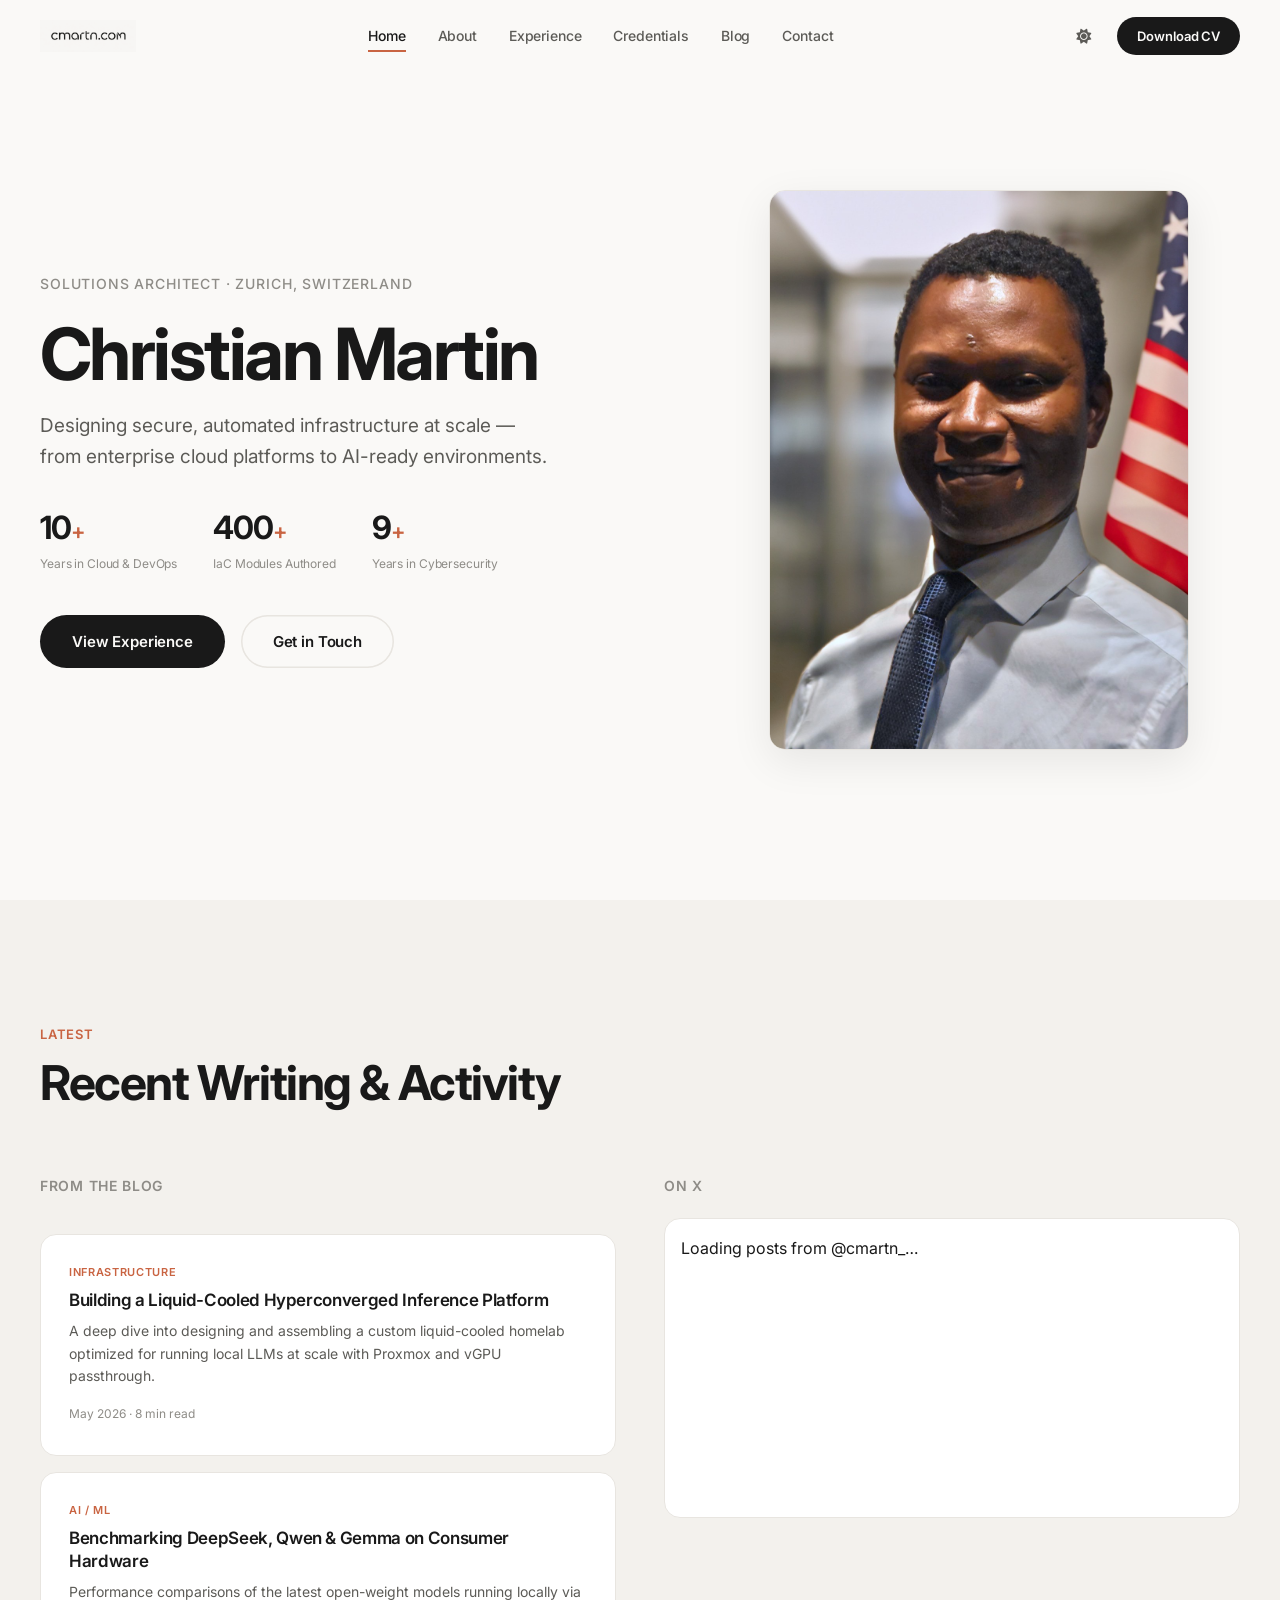
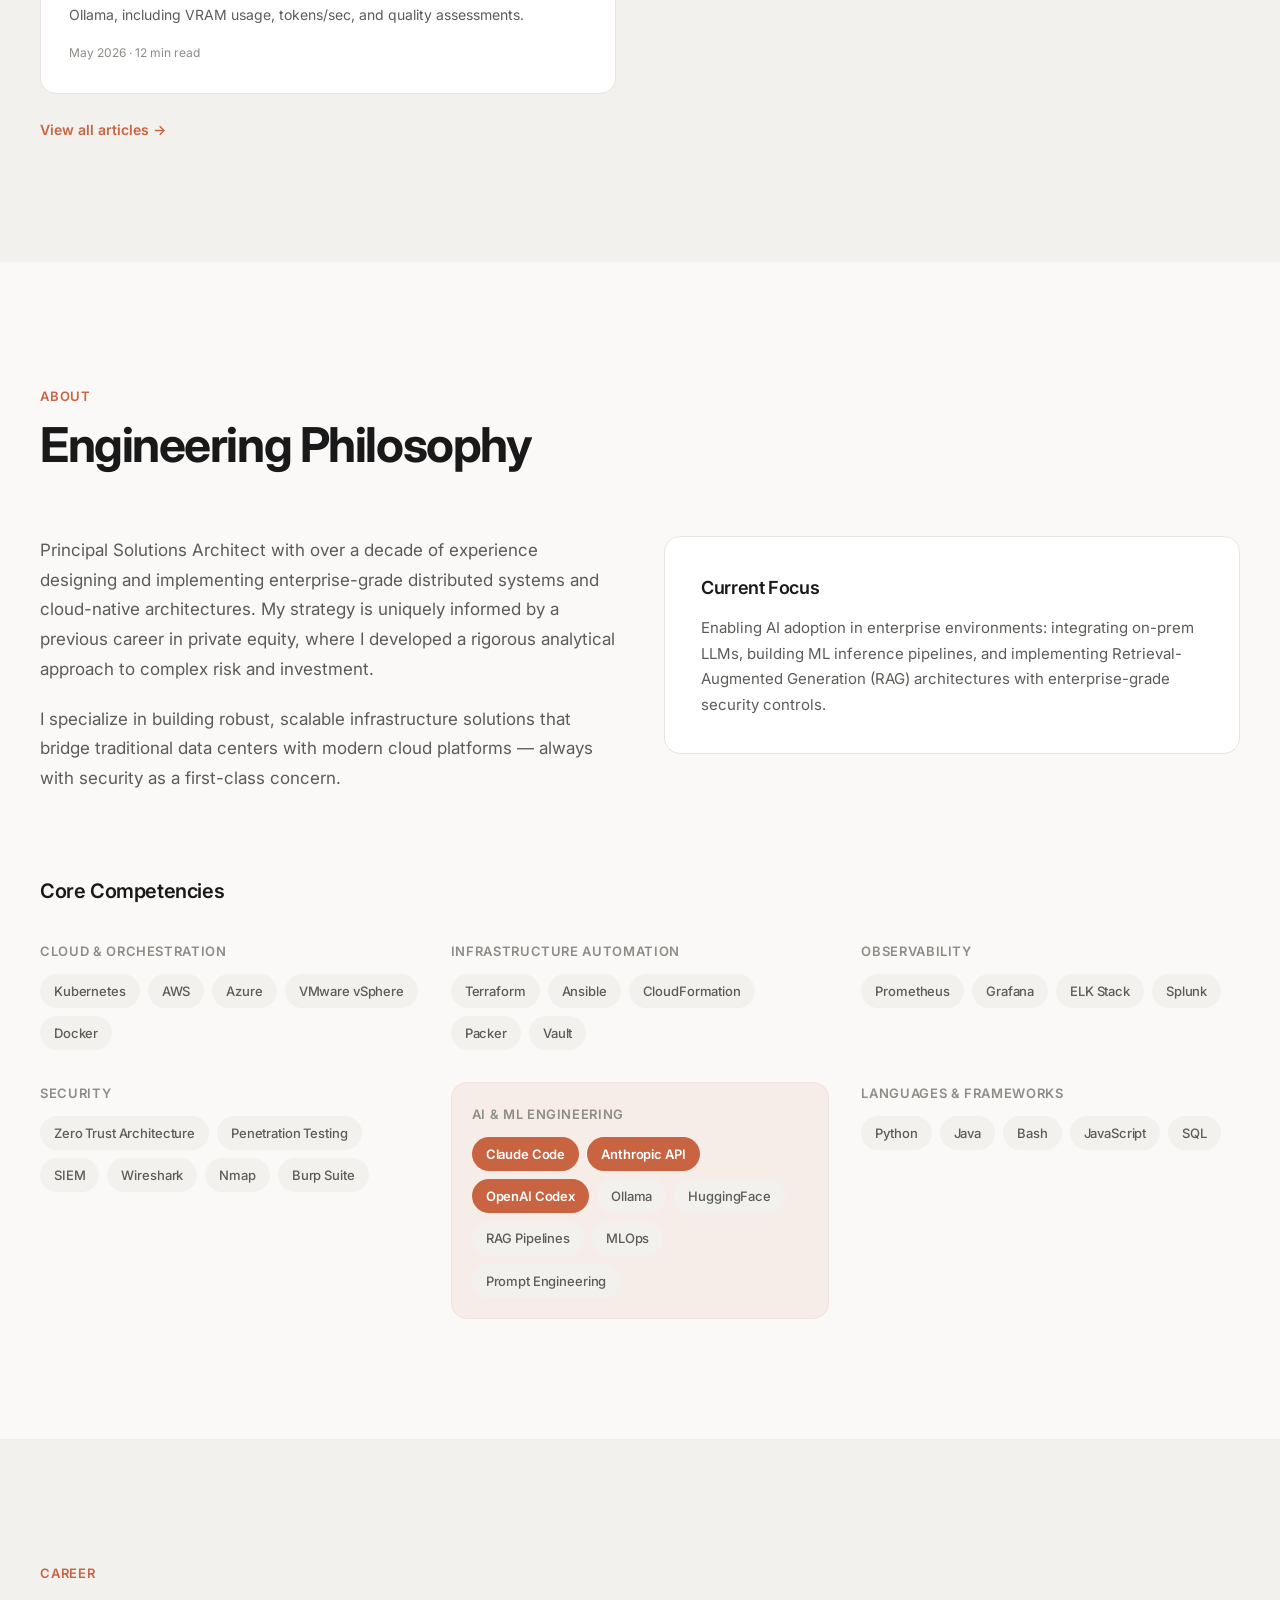
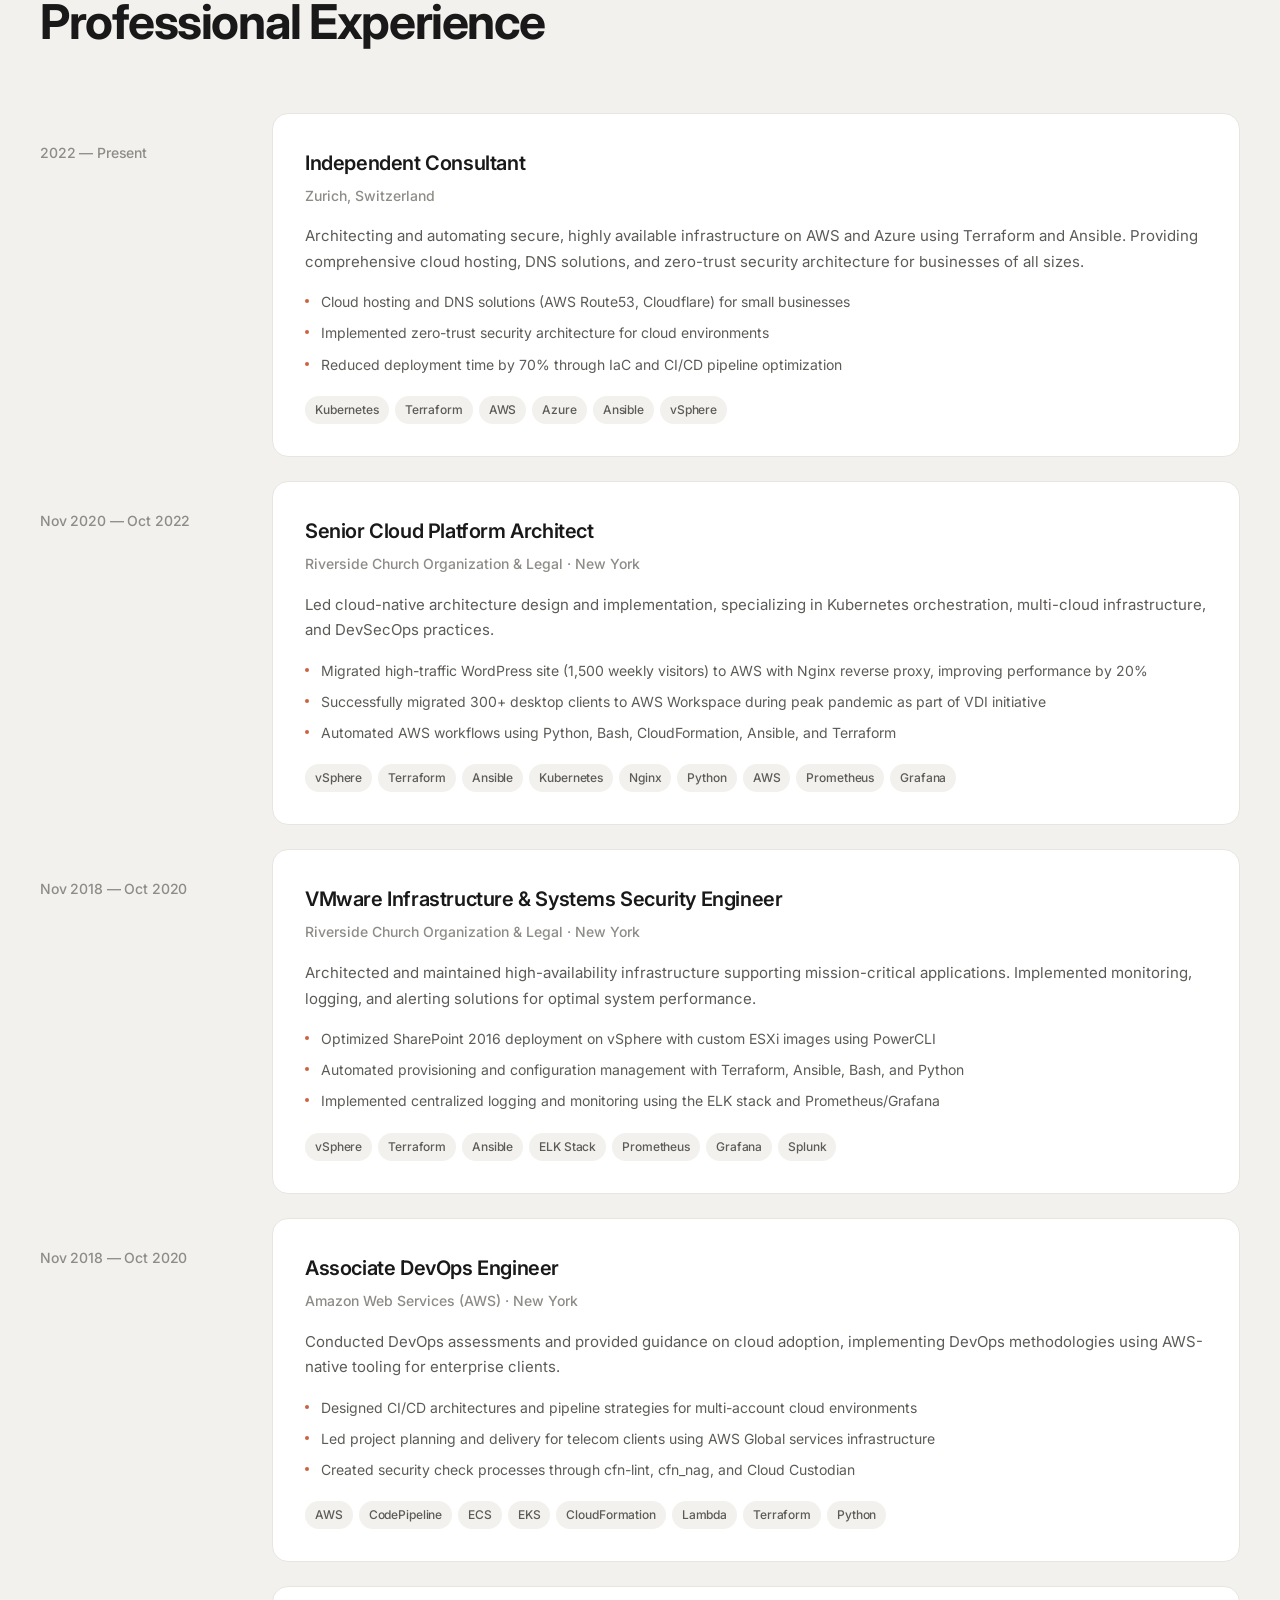
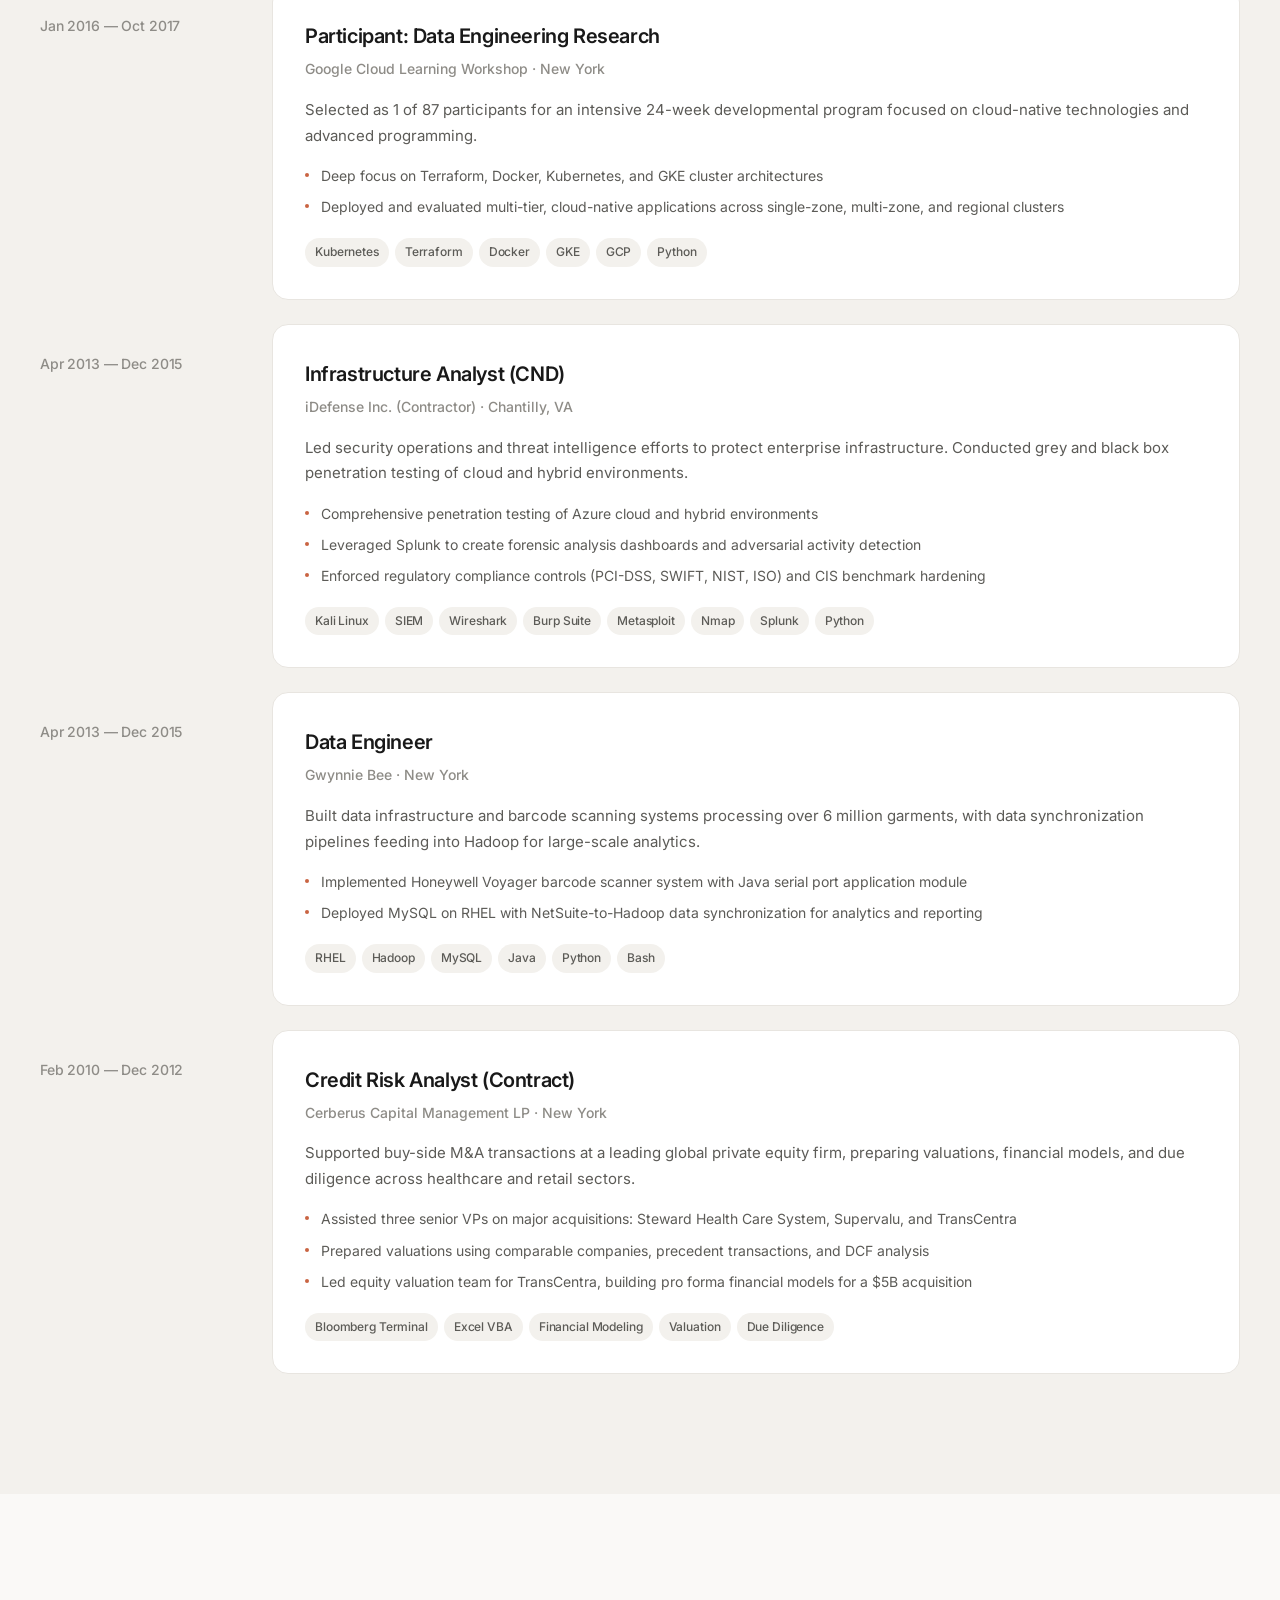
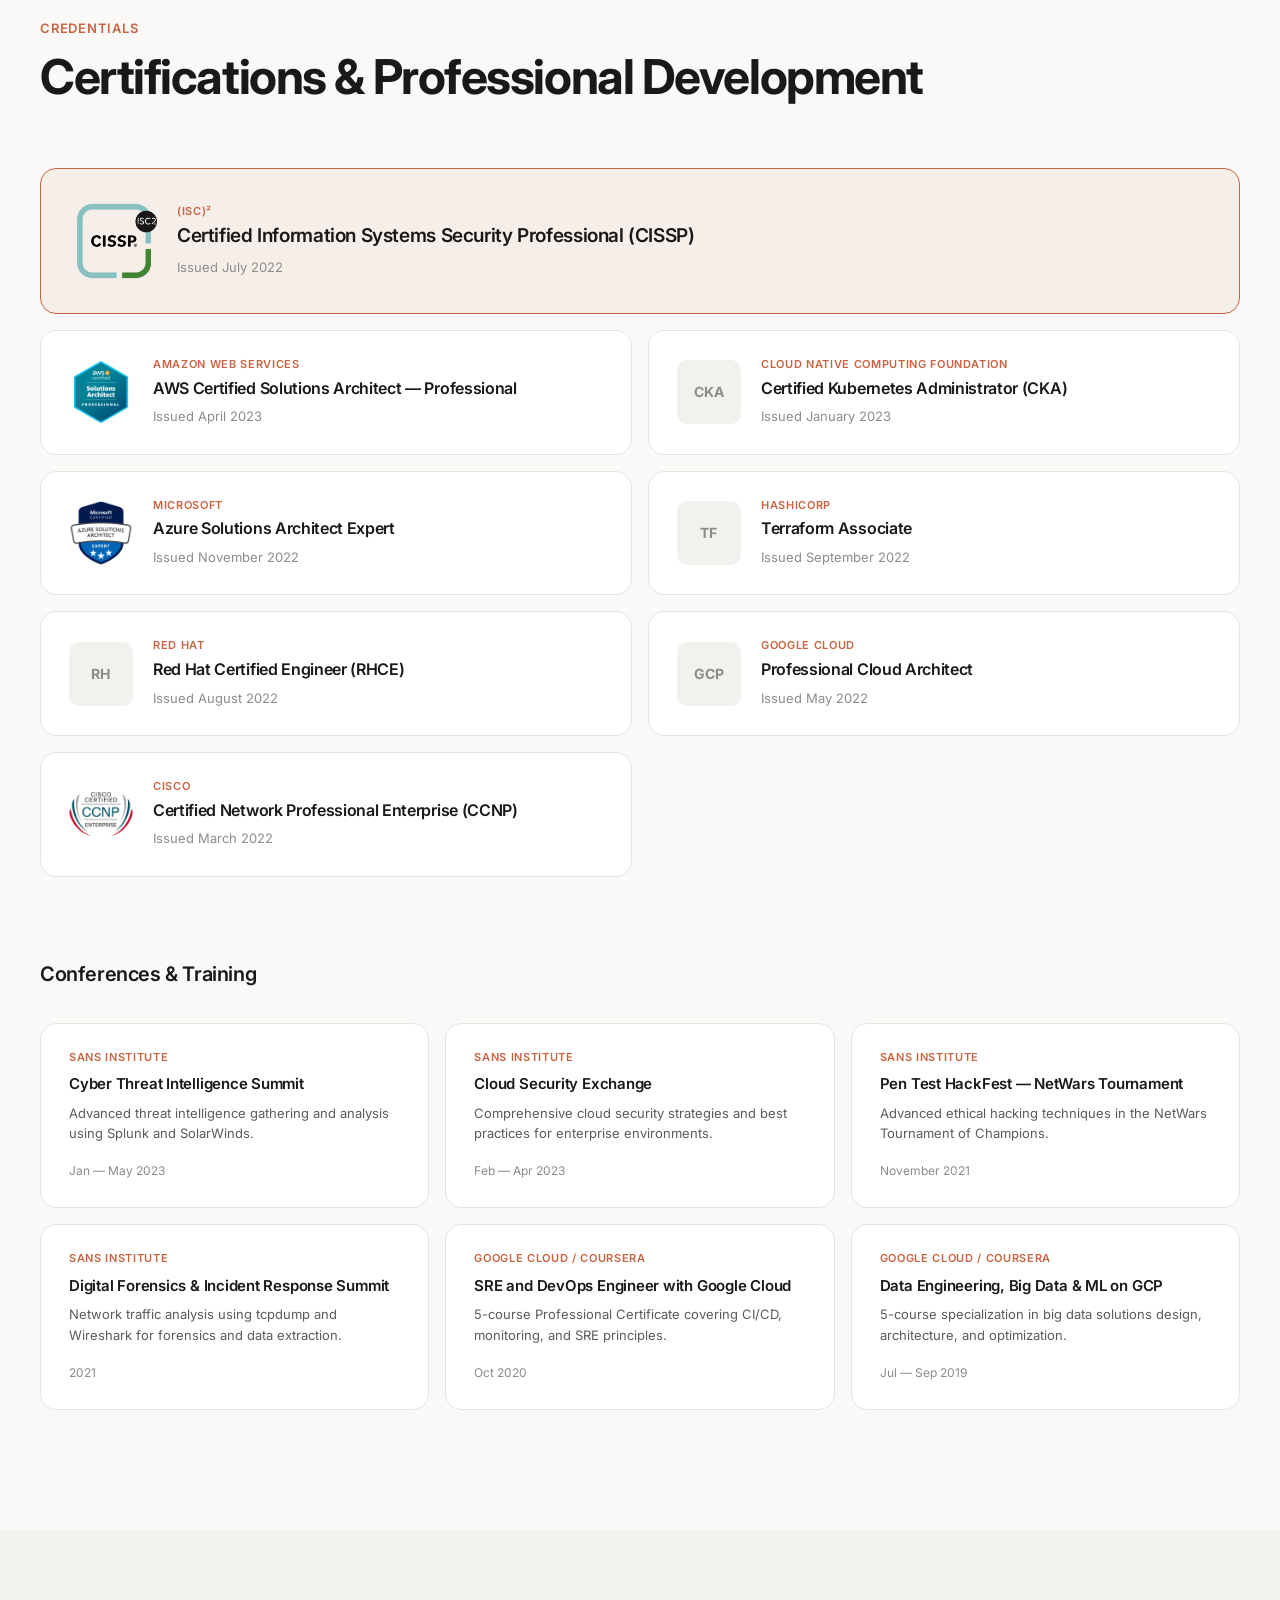
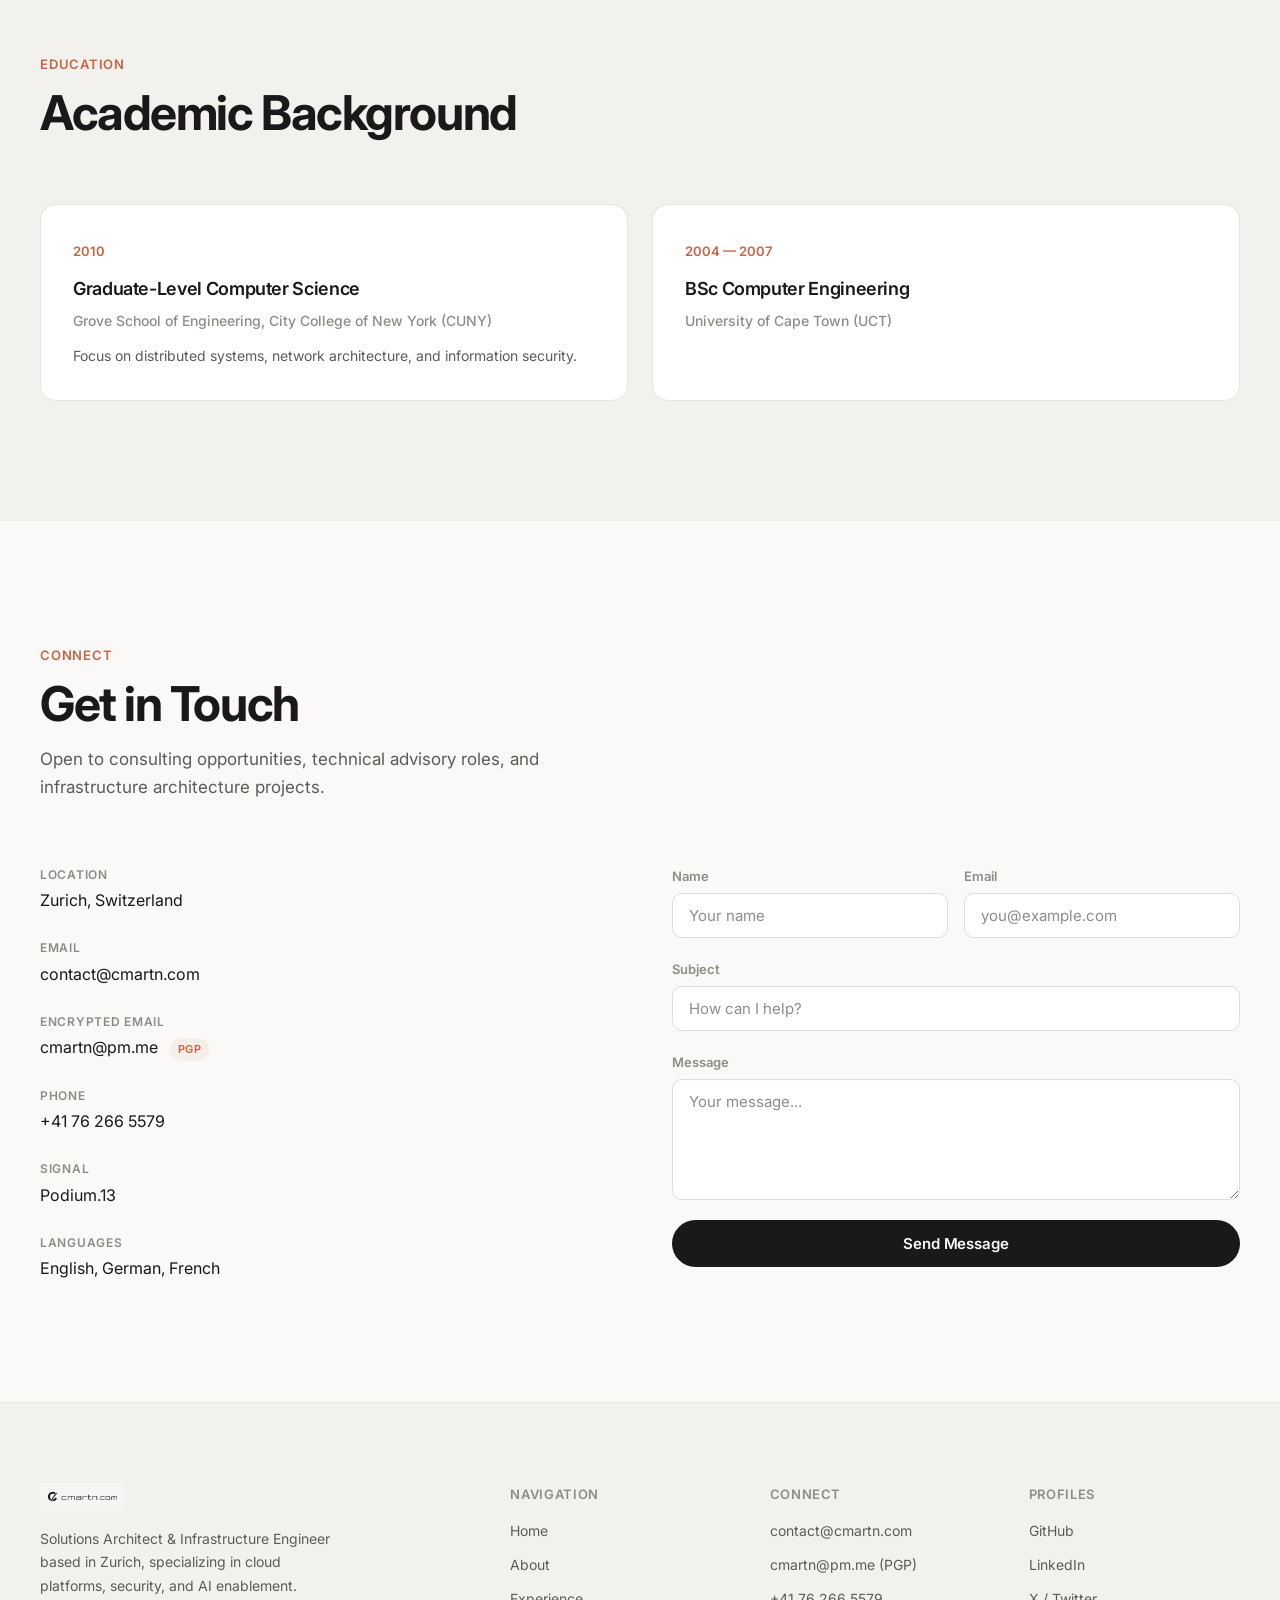
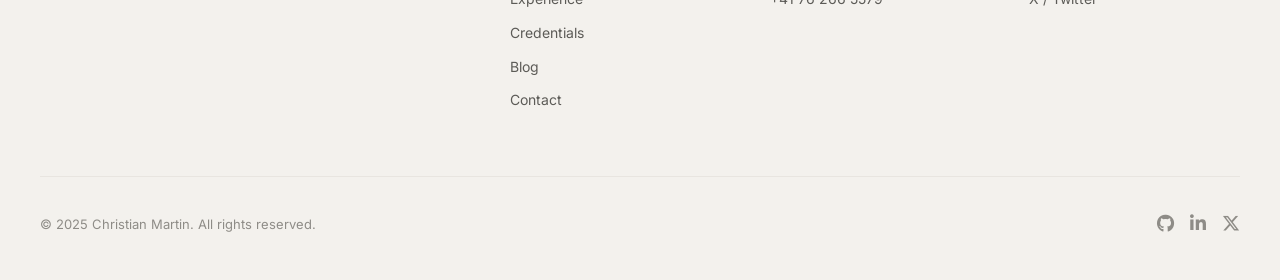
==== commit f35b1ead: "Add blog publishing system, split hero layout, and mobile-first responsive overhaul Introduces indiv" ====
--- a/index.html
+++ b/index.html
@@ -39,7 +39,7 @@
                     <i class="fa-solid fa-sun theme-icon-light"></i>
                     <i class="fa-solid fa-moon theme-icon-dark"></i>
                 </button>
-                <a href="img/ResumeChristian.docx-3.pdf" class="nav-cta" download="Christian_Martin_CV.pdf">
+                <a href="img/Christian_Martin_Resume002.pdf" class="nav-cta" download="Christian_Martin_CV.pdf">
                     Download CV
                 </a>
             </div>
@@ -58,41 +58,90 @@
             <a href="blog.html" class="mobile-link">Blog</a>
             <a href="#contact" class="mobile-link">Contact</a>
             <div class="mobile-divider"></div>
-            <a href="img/ResumeChristian.docx-3.pdf" class="mobile-link" download="Christian_Martin_CV.pdf">Download CV</a>
+            <a href="img/Christian_Martin_Resume002.pdf" class="mobile-link" download="Christian_Martin_CV.pdf">Download CV</a>
         </div>
     </div>
 
     <main>
         <!-- Hero -->
         <section class="hero" id="home">
-            <div class="hero-container">
-                <div class="hero-label reveal">Solutions Architect &middot; Zurich, Switzerland</div>
-                <h1 class="hero-title reveal">Christian Martin</h1>
-                <p class="hero-subtitle reveal">
-                    Designing secure, automated infrastructure at scale &mdash; from enterprise cloud
-                    platforms to AI-ready environments.
-                </p>
-                <div class="hero-stats reveal">
-                    <div class="hero-stat">
-                        <span class="hero-stat-number" data-count="10">0</span><span class="hero-stat-plus">+</span>
-                        <span class="hero-stat-label">Years in Cloud &amp; DevOps</span>
-                    </div>
-                    <div class="hero-stat">
-                        <span class="hero-stat-number" data-count="400">0</span><span class="hero-stat-plus">+</span>
-                        <span class="hero-stat-label">IaC Modules Authored</span>
-                    </div>
-                    <div class="hero-stat">
-                        <span class="hero-stat-number" data-count="9">0</span><span class="hero-stat-plus">+</span>
-                        <span class="hero-stat-label">Years in Cybersecurity</span>
-                    </div>
-                </div>
-                <div class="hero-actions reveal">
-                    <a href="#experience" class="btn btn-primary">View Experience</a>
-                    <a href="#contact" class="btn btn-outline">Get in Touch</a>
-                </div>
-            </div>
-            <div class="hero-scroll-hint" aria-hidden="true">
-                <div class="scroll-line"></div>
+            <div class="hero-container hero-split">
+                <div class="hero-content">
+                    <div class="hero-label reveal">Solutions Architect &middot; Zurich, Switzerland</div>
+                    <h1 class="hero-title reveal">Christian Martin</h1>
+                    <p class="hero-subtitle reveal">
+                        Designing secure, automated infrastructure at scale &mdash; from enterprise cloud
+                        platforms to AI-ready environments.
+                    </p>
+                    <div class="hero-stats reveal">
+                        <div class="hero-stat">
+                            <span class="hero-stat-number" data-count="10">0</span><span class="hero-stat-plus">+</span>
+                            <span class="hero-stat-label">Years in Cloud &amp; DevOps</span>
+                        </div>
+                        <div class="hero-stat">
+                            <span class="hero-stat-number" data-count="400">0</span><span class="hero-stat-plus">+</span>
+                            <span class="hero-stat-label">IaC Modules Authored</span>
+                        </div>
+                        <div class="hero-stat">
+                            <span class="hero-stat-number" data-count="9">0</span><span class="hero-stat-plus">+</span>
+                            <span class="hero-stat-label">Years in Cybersecurity</span>
+                        </div>
+                    </div>
+                    <div class="hero-actions reveal">
+                        <a href="#experience" class="btn btn-primary">View Experience</a>
+                        <a href="#contact" class="btn btn-outline">Get in Touch</a>
+                    </div>
+                </div>
+                <div class="hero-portrait reveal">
+                    <img src="img/IMG_7400_Original.jpeg" alt="Christian Martin" loading="eager">
+                </div>
+            </div>
+        </section>
+
+        <!-- Latest: Articles + X Feed -->
+        <section class="section section-alt" id="latest">
+            <div class="section-container">
+                <div class="section-header reveal">
+                    <span class="section-label">Latest</span>
+                    <h2 class="section-title">Recent Writing &amp; Activity</h2>
+                </div>
+                <div class="latest-grid">
+                    <div class="latest-articles">
+                        <h3 class="latest-subheading">From the Blog</h3>
+                        <a href="posts/building-inference-platform.html" class="article-preview reveal">
+                            <span class="article-tag">Infrastructure</span>
+                            <h4 class="article-title">Building a Liquid-Cooled Hyperconverged Inference Platform</h4>
+                            <p class="article-excerpt">
+                                A deep dive into designing and assembling a custom liquid-cooled homelab
+                                optimized for running local LLMs at scale with Proxmox and vGPU passthrough.
+                            </p>
+                            <span class="article-meta">May 2026 &middot; 8 min read</span>
+                        </a>
+                        <a href="posts/benchmarking-local-llms.html" class="article-preview reveal">
+                            <span class="article-tag">AI / ML</span>
+                            <h4 class="article-title">Benchmarking DeepSeek, Qwen &amp; Gemma on Consumer Hardware</h4>
+                            <p class="article-excerpt">
+                                Performance comparisons of the latest open-weight models running locally
+                                via Ollama, including VRAM usage, tokens/sec, and quality assessments.
+                            </p>
+                            <span class="article-meta">May 2026 &middot; 12 min read</span>
+                        </a>
+                        <a href="blog.html" class="view-all-link reveal">View all articles &rarr;</a>
+                    </div>
+                    <div class="latest-social reveal">
+                        <h3 class="latest-subheading">On X</h3>
+                        <div class="x-embed-container" id="xEmbed">
+                            <a class="twitter-timeline"
+                               href="https://twitter.com/cmartn_"
+                               data-tweet-limit="3"
+                               data-chrome="noheader nofooter noborders transparent"
+                               data-dnt="true"
+                               data-theme="light">
+                               Loading posts from @cmartn_&hellip;
+                            </a>
+                        </div>
+                    </div>
+                </div>
             </div>
         </section>
 
@@ -138,7 +187,6 @@
                                 <span class="skill-tag">Kubernetes</span>
                                 <span class="skill-tag">AWS</span>
                                 <span class="skill-tag">Azure</span>
-                                <span class="skill-tag">GCP</span>
                                 <span class="skill-tag">VMware vSphere</span>
                                 <span class="skill-tag">Docker</span>
                             </div>
@@ -160,7 +208,6 @@
                                 <span class="skill-tag">Grafana</span>
                                 <span class="skill-tag">ELK Stack</span>
                                 <span class="skill-tag">Splunk</span>
-                                <span class="skill-tag">Datadog</span>
                             </div>
                         </div>
                         <div class="skill-group">
@@ -174,14 +221,17 @@
                                 <span class="skill-tag">Burp Suite</span>
                             </div>
                         </div>
-                        <div class="skill-group">
-                            <h4 class="skill-group-title">AI &amp; ML Infrastructure</h4>
+                        <div class="skill-group skill-group-highlight">
+                            <h4 class="skill-group-title">AI &amp; ML Engineering</h4>
                             <div class="skill-tags">
+                                <span class="skill-tag skill-tag-accent">Claude Code</span>
+                                <span class="skill-tag skill-tag-accent">Anthropic API</span>
+                                <span class="skill-tag skill-tag-accent">OpenAI Codex</span>
                                 <span class="skill-tag">Ollama</span>
                                 <span class="skill-tag">HuggingFace</span>
-                                <span class="skill-tag">LangChain</span>
                                 <span class="skill-tag">RAG Pipelines</span>
                                 <span class="skill-tag">MLOps</span>
+                                <span class="skill-tag">Prompt Engineering</span>
                             </div>
                         </div>
                         <div class="skill-group">
@@ -189,10 +239,9 @@
                             <div class="skill-tags">
                                 <span class="skill-tag">Python</span>
                                 <span class="skill-tag">Java</span>
-                                <span class="skill-tag">Spring Boot</span>
                                 <span class="skill-tag">Bash</span>
-                                <span class="skill-tag">Go</span>
                                 <span class="skill-tag">JavaScript</span>
+                                <span class="skill-tag">SQL</span>
                             </div>
                         </div>
                     </div>
@@ -308,7 +357,7 @@
                             </ul>
                             <div class="timeline-tech">
                                 <span>Kubernetes</span><span>Terraform</span><span>Docker</span><span>GKE</span>
-                                <span>GCP</span><span>Go</span><span>Python</span>
+                                <span>GCP</span><span>Python</span>
                             </div>
                         </div>
                     </div>
@@ -386,45 +435,93 @@
                     <h2 class="section-title">Certifications &amp; Professional Development</h2>
                 </div>
                 <div class="certs-grid">
+                    <!-- CISSP — First and most prominent -->
+                    <div class="cert-card cert-card-featured reveal">
+                        <div class="cert-badge-img">
+                            <img src="img/certified-information-systems-security-professional-cissp.png" alt="CISSP Badge" loading="lazy">
+                        </div>
+                        <div class="cert-info">
+                            <span class="cert-issuer">(ISC)&sup2;</span>
+                            <h3 class="cert-name">Certified Information Systems Security Professional (CISSP)</h3>
+                            <span class="cert-date">Issued July 2022</span>
+                        </div>
+                    </div>
+
                     <div class="cert-card reveal">
-                        <span class="cert-issuer">Amazon Web Services</span>
-                        <h3 class="cert-name">AWS Certified Solutions Architect &mdash; Professional</h3>
-                        <span class="cert-date">Issued April 2023</span>
-                    </div>
+                        <div class="cert-badge-img">
+                            <img src="img/aws-certified-solutions-architect-professional.png" alt="AWS SA Pro Badge" loading="lazy">
+                        </div>
+                        <div class="cert-info">
+                            <span class="cert-issuer">Amazon Web Services</span>
+                            <h3 class="cert-name">AWS Certified Solutions Architect &mdash; Professional</h3>
+                            <span class="cert-date">Issued April 2023</span>
+                        </div>
+                    </div>
+
                     <div class="cert-card reveal">
-                        <span class="cert-issuer">Cloud Native Computing Foundation</span>
-                        <h3 class="cert-name">Certified Kubernetes Administrator (CKA)</h3>
-                        <span class="cert-date">Issued January 2023</span>
-                    </div>
+                        <div class="cert-badge-img cert-badge-placeholder">
+                            <span>CKA</span>
+                        </div>
+                        <div class="cert-info">
+                            <span class="cert-issuer">Cloud Native Computing Foundation</span>
+                            <h3 class="cert-name">Certified Kubernetes Administrator (CKA)</h3>
+                            <span class="cert-date">Issued January 2023</span>
+                        </div>
+                    </div>
+
                     <div class="cert-card reveal">
-                        <span class="cert-issuer">Microsoft</span>
-                        <h3 class="cert-name">Azure Solutions Architect Expert</h3>
-                        <span class="cert-date">Issued November 2022</span>
-                    </div>
+                        <div class="cert-badge-img">
+                            <img src="img/microsoft-certified-azure-solutions-architect-expert.1.png" alt="Azure SA Expert Badge" loading="lazy">
+                        </div>
+                        <div class="cert-info">
+                            <span class="cert-issuer">Microsoft</span>
+                            <h3 class="cert-name">Azure Solutions Architect Expert</h3>
+                            <span class="cert-date">Issued November 2022</span>
+                        </div>
+                    </div>
+
                     <div class="cert-card reveal">
-                        <span class="cert-issuer">HashiCorp</span>
-                        <h3 class="cert-name">Terraform Associate</h3>
-                        <span class="cert-date">Issued September 2022</span>
-                    </div>
+                        <div class="cert-badge-img cert-badge-placeholder">
+                            <span>TF</span>
+                        </div>
+                        <div class="cert-info">
+                            <span class="cert-issuer">HashiCorp</span>
+                            <h3 class="cert-name">Terraform Associate</h3>
+                            <span class="cert-date">Issued September 2022</span>
+                        </div>
+                    </div>
+
                     <div class="cert-card reveal">
-                        <span class="cert-issuer">Red Hat</span>
-                        <h3 class="cert-name">Red Hat Certified Engineer (RHCE)</h3>
-                        <span class="cert-date">Issued August 2022</span>
-                    </div>
+                        <div class="cert-badge-img cert-badge-placeholder">
+                            <span>RH</span>
+                        </div>
+                        <div class="cert-info">
+                            <span class="cert-issuer">Red Hat</span>
+                            <h3 class="cert-name">Red Hat Certified Engineer (RHCE)</h3>
+                            <span class="cert-date">Issued August 2022</span>
+                        </div>
+                    </div>
+
                     <div class="cert-card reveal">
-                        <span class="cert-issuer">(ISC)&sup2;</span>
-                        <h3 class="cert-name">Certified Information Systems Security Professional (CISSP)</h3>
-                        <span class="cert-date">Issued July 2022</span>
-                    </div>
+                        <div class="cert-badge-img cert-badge-placeholder">
+                            <span>GCP</span>
+                        </div>
+                        <div class="cert-info">
+                            <span class="cert-issuer">Google Cloud</span>
+                            <h3 class="cert-name">Professional Cloud Architect</h3>
+                            <span class="cert-date">Issued May 2022</span>
+                        </div>
+                    </div>
+
                     <div class="cert-card reveal">
-                        <span class="cert-issuer">Google Cloud</span>
-                        <h3 class="cert-name">Professional Cloud Architect</h3>
-                        <span class="cert-date">Issued May 2022</span>
-                    </div>
-                    <div class="cert-card reveal">
-                        <span class="cert-issuer">Cisco</span>
-                        <h3 class="cert-name">Certified Network Professional Enterprise (CCNP)</h3>
-                        <span class="cert-date">Issued March 2022</span>
+                        <div class="cert-badge-img">
+                            <img src="img/cisco-certified-network-professional-enterprise-ccnp-enterprise.png" alt="CCNP Badge" loading="lazy">
+                        </div>
+                        <div class="cert-info">
+                            <span class="cert-issuer">Cisco</span>
+                            <h3 class="cert-name">Certified Network Professional Enterprise (CCNP)</h3>
+                            <span class="cert-date">Issued March 2022</span>
+                        </div>
                     </div>
                 </div>
 
@@ -434,7 +531,7 @@
                         <div class="training-card">
                             <span class="training-org">SANS Institute</span>
                             <h4>Cyber Threat Intelligence Summit</h4>
-                            <p>Advanced threat intelligence gathering and analysis using Splunk and SolarWinds for enterprise risk mitigation.</p>
+                            <p>Advanced threat intelligence gathering and analysis using Splunk and SolarWinds.</p>
                             <span class="training-date">Jan &mdash; May 2023</span>
                         </div>
                         <div class="training-card">
@@ -452,19 +549,19 @@
                         <div class="training-card">
                             <span class="training-org">SANS Institute</span>
                             <h4>Digital Forensics &amp; Incident Response Summit</h4>
-                            <p>Advanced network traffic analysis using tcpdump and Wireshark for forensics and data extraction.</p>
+                            <p>Network traffic analysis using tcpdump and Wireshark for forensics and data extraction.</p>
                             <span class="training-date">2021</span>
                         </div>
                         <div class="training-card">
                             <span class="training-org">Google Cloud / Coursera</span>
                             <h4>SRE and DevOps Engineer with Google Cloud</h4>
-                            <p>5-course Professional Certificate covering CI/CD, service deployment, monitoring, and SRE principles.</p>
+                            <p>5-course Professional Certificate covering CI/CD, monitoring, and SRE principles.</p>
                             <span class="training-date">Oct 2020</span>
                         </div>
                         <div class="training-card">
                             <span class="training-org">Google Cloud / Coursera</span>
                             <h4>Data Engineering, Big Data &amp; ML on GCP</h4>
-                            <p>5-course specialization in big data solutions design, architecture, analysis, and optimization.</p>
+                            <p>5-course specialization in big data solutions design, architecture, and optimization.</p>
                             <span class="training-date">Jul &mdash; Sep 2019</span>
                         </div>
                     </div>
@@ -610,6 +707,7 @@
         <i class="fa-solid fa-arrow-up"></i>
     </button>
 
+    <script async src="https://platform.twitter.com/widgets.js" charset="utf-8"></script>
     <script src="app.js"></script>
 </body>
 </html>
--- a/styles/styles.css
+++ b/styles/styles.css
@@ -93,11 +93,7 @@
     -moz-osx-font-smoothing: grayscale;
 }
 
-::selection {
-    background: var(--accent);
-    color: #fff;
-}
-
+::selection { background: var(--accent); color: #fff; }
 ::-webkit-scrollbar { width: 8px; }
 ::-webkit-scrollbar-track { background: var(--scrollbar-track); }
 ::-webkit-scrollbar-thumb { background: var(--scrollbar-thumb); border-radius: 4px; }
@@ -130,7 +126,7 @@
     right: 0;
     z-index: 10000;
     padding: 0 24px;
-    transition: background-color var(--transition), box-shadow var(--transition), padding var(--transition);
+    transition: background-color var(--transition), box-shadow var(--transition);
 }
 
 .nav.scrolled {
@@ -150,9 +146,7 @@
     transition: height var(--transition);
 }
 
-.nav.scrolled .nav-container {
-    height: 60px;
-}
+.nav.scrolled .nav-container { height: 60px; }
 
 .nav-logo {
     display: flex;
@@ -178,14 +172,8 @@
     transition: opacity var(--transition);
 }
 
-.nav.scrolled .nav-logo .logo-full {
-    opacity: 0;
-    pointer-events: none;
-}
-
-.nav.scrolled .nav-logo .logo-mark {
-    opacity: 1;
-}
+.nav.scrolled .nav-logo .logo-full { opacity: 0; pointer-events: none; }
+.nav.scrolled .nav-logo .logo-mark { opacity: 1; }
 
 .nav-links {
     display: flex;
@@ -214,14 +202,10 @@
 }
 
 .nav-link:hover,
-.nav-link.active {
-    color: var(--text-primary);
-}
+.nav-link.active { color: var(--text-primary); }
 
 .nav-link.active::after,
-.nav-link:hover::after {
-    width: 100%;
-}
+.nav-link:hover::after { width: 100%; }
 
 .nav-actions {
     display: flex;
@@ -239,13 +223,9 @@
     color: var(--text-secondary);
     transition: color var(--transition-fast), background var(--transition-fast);
     font-size: 15px;
-    position: relative;
-}
-
-.theme-toggle:hover {
-    color: var(--text-primary);
-    background: var(--tag-bg);
-}
+}
+
+.theme-toggle:hover { color: var(--text-primary); background: var(--tag-bg); }
 
 .theme-icon-dark { display: none; }
 [data-theme="dark"] .theme-icon-light { display: none; }
@@ -262,9 +242,7 @@
     letter-spacing: -0.01em;
 }
 
-.nav-cta:hover {
-    opacity: 0.85;
-}
+.nav-cta:hover { opacity: 0.85; }
 
 /* Hamburger */
 .nav-hamburger {
@@ -272,9 +250,9 @@
     flex-direction: column;
     justify-content: center;
     gap: 5px;
-    width: 36px;
-    height: 36px;
-    padding: 6px;
+    width: 44px;
+    height: 44px;
+    padding: 10px;
     z-index: 10002;
 }
 
@@ -287,23 +265,14 @@
     transition: transform var(--transition), opacity var(--transition);
 }
 
-.nav-hamburger.open span:nth-child(1) {
-    transform: translateY(7px) rotate(45deg);
-}
-.nav-hamburger.open span:nth-child(2) {
-    opacity: 0;
-}
-.nav-hamburger.open span:nth-child(3) {
-    transform: translateY(-7px) rotate(-45deg);
-}
+.nav-hamburger.open span:nth-child(1) { transform: translateY(7px) rotate(45deg); }
+.nav-hamburger.open span:nth-child(2) { opacity: 0; }
+.nav-hamburger.open span:nth-child(3) { transform: translateY(-7px) rotate(-45deg); }
 
 /* Mobile Menu */
 .mobile-menu {
     position: fixed;
-    top: 0;
-    left: 0;
-    right: 0;
-    bottom: 0;
+    top: 0; left: 0; right: 0; bottom: 0;
     background: var(--bg-primary);
     z-index: 9999;
     display: flex;
@@ -314,10 +283,7 @@
     transition: opacity var(--transition);
 }
 
-.mobile-menu.open {
-    opacity: 1;
-    pointer-events: auto;
-}
+.mobile-menu.open { opacity: 1; pointer-events: auto; }
 
 .mobile-menu-inner {
     display: flex;
@@ -334,34 +300,33 @@
     transition: color var(--transition-fast);
 }
 
-.mobile-link:hover {
-    color: var(--accent);
-}
-
-.mobile-divider {
-    width: 40px;
-    height: 1px;
-    background: var(--border);
-}
-
-/* ============================================================
-   HERO
+.mobile-link:hover { color: var(--accent); }
+.mobile-divider { width: 40px; height: 1px; background: var(--border); }
+
+/* ============================================================
+   HERO — Split layout with portrait
    ============================================================ */
 .hero {
     min-height: 100vh;
     display: flex;
     align-items: center;
-    justify-content: center;
     position: relative;
     background: var(--bg-hero);
     padding: 120px 24px 80px;
     transition: background-color var(--transition);
 }
 
-.hero-container {
-    max-width: 800px;
-    text-align: center;
-}
+.hero-split {
+    max-width: var(--max-width);
+    margin: 0 auto;
+    display: grid;
+    grid-template-columns: 1fr 0.85fr;
+    gap: 64px;
+    align-items: center;
+    width: 100%;
+}
+
+.hero-content { text-align: left; }
 
 .hero-label {
     font-size: 14px;
@@ -369,40 +334,37 @@
     color: var(--text-tertiary);
     letter-spacing: 0.06em;
     text-transform: uppercase;
-    margin-bottom: 24px;
+    margin-bottom: 20px;
 }
 
 .hero-title {
-    font-size: clamp(48px, 8vw, 80px);
+    font-size: clamp(44px, 6vw, 72px);
     font-weight: 700;
     line-height: 1.05;
     letter-spacing: -0.035em;
     color: var(--text-primary);
-    margin-bottom: 24px;
+    margin-bottom: 20px;
 }
 
 .hero-subtitle {
-    font-size: clamp(17px, 2.2vw, 20px);
+    font-size: clamp(16px, 2vw, 19px);
     line-height: 1.6;
     color: var(--text-secondary);
-    max-width: 600px;
-    margin: 0 auto 48px;
+    max-width: 520px;
+    margin-bottom: 40px;
 }
 
 .hero-stats {
     display: flex;
-    justify-content: center;
-    gap: 48px;
-    margin-bottom: 48px;
+    gap: 36px;
+    margin-bottom: 40px;
     flex-wrap: wrap;
 }
 
-.hero-stat {
-    text-align: center;
-}
+.hero-stat { text-align: left; }
 
 .hero-stat-number {
-    font-size: 36px;
+    font-size: 32px;
     font-weight: 700;
     color: var(--text-primary);
     letter-spacing: -0.03em;
@@ -410,43 +372,40 @@
 }
 
 .hero-stat-plus {
-    font-size: 24px;
+    font-size: 22px;
     font-weight: 600;
     color: var(--accent);
 }
 
 .hero-stat-label {
     display: block;
-    font-size: 13px;
-    color: var(--text-tertiary);
-    margin-top: 6px;
+    font-size: 12px;
+    color: var(--text-tertiary);
+    margin-top: 4px;
     letter-spacing: -0.01em;
 }
 
 .hero-actions {
     display: flex;
-    justify-content: center;
     gap: 16px;
     flex-wrap: wrap;
 }
 
-.hero-scroll-hint {
-    position: absolute;
-    bottom: 40px;
-    left: 50%;
-    transform: translateX(-50%);
-}
-
-.scroll-line {
-    width: 1px;
-    height: 48px;
-    background: linear-gradient(to bottom, var(--border), transparent);
-    animation: scrollPulse 2s ease-in-out infinite;
-}
-
-@keyframes scrollPulse {
-    0%, 100% { opacity: 0.4; transform: scaleY(1); }
-    50% { opacity: 1; transform: scaleY(1.2); }
+/* Portrait */
+.hero-portrait {
+    display: flex;
+    align-items: center;
+    justify-content: center;
+}
+
+.hero-portrait img {
+    width: 100%;
+    max-width: 420px;
+    aspect-ratio: 3/4;
+    object-fit: cover;
+    border-radius: var(--radius-lg);
+    border: 1px solid var(--border);
+    box-shadow: var(--card-shadow-hover);
 }
 
 /* ============================================================
@@ -472,10 +431,7 @@
     color: var(--bg-primary);
 }
 
-.btn-primary:hover {
-    opacity: 0.88;
-    transform: translateY(-1px);
-}
+.btn-primary:hover { opacity: 0.88; transform: translateY(-1px); }
 
 .btn-outline {
     background: transparent;
@@ -483,14 +439,8 @@
     box-shadow: inset 0 0 0 1.5px var(--border);
 }
 
-.btn-outline:hover {
-    box-shadow: inset 0 0 0 1.5px var(--text-primary);
-    transform: translateY(-1px);
-}
-
-.btn-full {
-    width: 100%;
-}
+.btn-outline:hover { box-shadow: inset 0 0 0 1.5px var(--text-primary); transform: translateY(-1px); }
+.btn-full { width: 100%; }
 
 /* ============================================================
    SECTIONS
@@ -501,18 +451,14 @@
     transition: background-color var(--transition);
 }
 
-.section-alt {
-    background: var(--bg-tertiary);
-}
+.section-alt { background: var(--bg-tertiary); }
 
 .section-container {
     max-width: var(--max-width);
     margin: 0 auto;
 }
 
-.section-header {
-    margin-bottom: 64px;
-}
+.section-header { margin-bottom: 64px; }
 
 .section-label {
     display: inline-block;
@@ -538,6 +484,103 @@
     max-width: 600px;
     margin-top: 16px;
     line-height: 1.6;
+}
+
+/* ============================================================
+   LATEST: Articles + X Feed
+   ============================================================ */
+.latest-grid {
+    display: grid;
+    grid-template-columns: 1fr 1fr;
+    gap: 48px;
+    align-items: start;
+}
+
+.latest-subheading {
+    font-size: 14px;
+    font-weight: 600;
+    color: var(--text-tertiary);
+    text-transform: uppercase;
+    letter-spacing: 0.05em;
+    margin-bottom: 20px;
+}
+
+.latest-articles {
+    display: flex;
+    flex-direction: column;
+    gap: 16px;
+}
+
+.article-preview {
+    display: block;
+    background: var(--card-bg);
+    border: 1px solid var(--border);
+    border-radius: var(--radius-lg);
+    padding: 28px;
+    transition: box-shadow var(--transition), transform var(--transition), background-color var(--transition), border-color var(--transition);
+}
+
+.article-preview:hover {
+    box-shadow: var(--card-shadow-hover);
+    transform: translateY(-2px);
+}
+
+.article-tag {
+    font-size: 11px;
+    font-weight: 600;
+    color: var(--accent);
+    text-transform: uppercase;
+    letter-spacing: 0.06em;
+    display: block;
+    margin-bottom: 8px;
+}
+
+.article-title {
+    font-size: 17px;
+    font-weight: 600;
+    line-height: 1.35;
+    letter-spacing: -0.02em;
+    color: var(--text-primary);
+    margin-bottom: 8px;
+}
+
+.article-excerpt {
+    font-size: 14px;
+    line-height: 1.6;
+    color: var(--text-secondary);
+    margin-bottom: 12px;
+}
+
+.article-meta {
+    font-size: 12px;
+    color: var(--text-tertiary);
+}
+
+.view-all-link {
+    font-size: 14px;
+    font-weight: 600;
+    color: var(--accent);
+    transition: color var(--transition-fast);
+    padding-top: 8px;
+}
+
+.view-all-link:hover { color: var(--accent-hover); }
+
+/* X / Twitter Embed */
+.latest-social { min-width: 0; }
+
+.x-embed-container {
+    background: var(--card-bg);
+    border: 1px solid var(--border);
+    border-radius: var(--radius-lg);
+    padding: 16px;
+    min-height: 300px;
+    overflow: hidden;
+    transition: background-color var(--transition), border-color var(--transition);
+}
+
+.x-embed-container iframe {
+    border-radius: var(--radius) !important;
 }
 
 /* ============================================================
@@ -567,9 +610,7 @@
     transition: box-shadow var(--transition), background-color var(--transition), border-color var(--transition);
 }
 
-.focus-card:hover {
-    box-shadow: var(--card-shadow-hover);
-}
+.focus-card:hover { box-shadow: var(--card-shadow-hover); }
 
 .focus-card h3 {
     font-size: 18px;
@@ -586,8 +627,6 @@
 }
 
 /* Skills */
-.skills-section { margin-top: 0; }
-
 .skills-heading {
     font-size: 20px;
     font-weight: 600;
@@ -633,6 +672,25 @@
     color: var(--accent);
 }
 
+/* Highlighted AI skill group */
+.skill-group-highlight {
+    border: 1px solid var(--accent-subtle);
+    border-radius: var(--radius-lg);
+    padding: 20px;
+    background: var(--accent-subtle);
+}
+
+.skill-tag-accent {
+    background: var(--accent);
+    color: #fff;
+    font-weight: 600;
+}
+
+.skill-tag-accent:hover {
+    background: var(--accent-hover);
+    color: #fff;
+}
+
 /* ============================================================
    EXPERIENCE TIMELINE
    ============================================================ */
@@ -684,7 +742,6 @@
     font-weight: 500;
     color: var(--text-tertiary);
     margin-bottom: 16px;
-    letter-spacing: -0.01em;
 }
 
 .timeline-desc {
@@ -694,10 +751,7 @@
     margin-bottom: 16px;
 }
 
-.timeline-highlights {
-    list-style: none;
-    margin-bottom: 20px;
-}
+.timeline-highlights { margin-bottom: 20px; }
 
 .timeline-highlights li {
     position: relative;
@@ -733,11 +787,10 @@
     background: var(--tag-bg);
     color: var(--tag-text);
     letter-spacing: -0.01em;
-    transition: background var(--transition-fast), color var(--transition-fast);
-}
-
-/* ============================================================
-   CERTIFICATIONS
+}
+
+/* ============================================================
+   CERTIFICATIONS — with badge images
    ============================================================ */
 .certs-grid {
     display: grid;
@@ -750,7 +803,10 @@
     background: var(--card-bg);
     border: 1px solid var(--border);
     border-radius: var(--radius-lg);
-    padding: 28px 32px;
+    padding: 24px 28px;
+    display: flex;
+    align-items: center;
+    gap: 20px;
     transition: box-shadow var(--transition), transform var(--transition), background-color var(--transition), border-color var(--transition);
 }
 
@@ -759,24 +815,66 @@
     transform: translateY(-2px);
 }
 
+/* Featured cert (CISSP) spans full width */
+.cert-card-featured {
+    grid-column: 1 / -1;
+    padding: 32px 36px;
+    border-color: var(--accent);
+    background: var(--accent-subtle);
+}
+
+.cert-badge-img {
+    flex-shrink: 0;
+    width: 64px;
+    height: 64px;
+    display: flex;
+    align-items: center;
+    justify-content: center;
+}
+
+.cert-card-featured .cert-badge-img {
+    width: 80px;
+    height: 80px;
+}
+
+.cert-badge-img img {
+    width: 100%;
+    height: 100%;
+    object-fit: contain;
+    border-radius: var(--radius-sm);
+}
+
+.cert-badge-placeholder {
+    background: var(--tag-bg);
+    border-radius: var(--radius);
+    font-size: 14px;
+    font-weight: 700;
+    color: var(--text-tertiary);
+    letter-spacing: 0.02em;
+}
+
+.cert-info { flex: 1; min-width: 0; }
+
 .cert-issuer {
-    font-size: 12px;
+    font-size: 11px;
     font-weight: 600;
     color: var(--accent);
     text-transform: uppercase;
     letter-spacing: 0.06em;
     display: block;
-    margin-bottom: 8px;
+    margin-bottom: 4px;
 }
 
 .cert-name {
-    font-size: 17px;
-    font-weight: 600;
-    line-height: 1.35;
+    font-size: 16px;
+    font-weight: 600;
+    line-height: 1.3;
     letter-spacing: -0.02em;
     color: var(--text-primary);
-    margin-bottom: 8px;
-}
+    margin-bottom: 4px;
+}
+
+.cert-card-featured .cert-name { font-size: 19px; }
 
 .cert-date {
     font-size: 13px;
@@ -925,12 +1023,9 @@
 .contact-link {
     color: var(--text-primary);
     transition: color var(--transition-fast);
-    text-decoration: none;
-}
-
-.contact-link:hover {
-    color: var(--accent);
-}
+}
+
+.contact-link:hover { color: var(--accent); }
 
 .pgp-badge {
     display: inline-block;
@@ -945,10 +1040,7 @@
     transition: background var(--transition-fast);
 }
 
-.pgp-badge:hover {
-    background: var(--accent);
-    color: #fff;
-}
+.pgp-badge:hover { background: var(--accent); color: #fff; }
 
 /* Contact Form */
 .contact-form {
@@ -973,7 +1065,6 @@
     font-size: 13px;
     font-weight: 600;
     color: var(--text-tertiary);
-    letter-spacing: -0.01em;
 }
 
 .form-group input,
@@ -989,9 +1080,7 @@
 }
 
 .form-group input::placeholder,
-.form-group textarea::placeholder {
-    color: var(--text-tertiary);
-}
+.form-group textarea::placeholder { color: var(--text-tertiary); }
 
 .form-group input:focus,
 .form-group textarea:focus {
@@ -999,10 +1088,7 @@
     box-shadow: 0 0 0 3px var(--accent-subtle);
 }
 
-.form-group textarea {
-    resize: vertical;
-    min-height: 120px;
-}
+.form-group textarea { resize: vertical; min-height: 120px; }
 
 /* ============================================================
    FOOTER
@@ -1014,10 +1100,7 @@
     transition: background-color var(--transition), border-color var(--transition);
 }
 
-.footer-container {
-    max-width: var(--max-width);
-    margin: 0 auto;
-}
+.footer-container { max-width: var(--max-width); margin: 0 auto; }
 
 .footer-grid {
     display: grid;
@@ -1026,11 +1109,7 @@
     margin-bottom: 64px;
 }
 
-.footer-logo {
-    height: 28px;
-    width: auto;
-    margin-bottom: 16px;
-}
+.footer-logo { height: 28px; width: auto; margin-bottom: 16px; }
 
 .footer-tagline {
     font-size: 14px;
@@ -1060,9 +1139,7 @@
     transition: color var(--transition-fast);
 }
 
-.footer-col a:hover {
-    color: var(--text-primary);
-}
+.footer-col a:hover { color: var(--text-primary); }
 
 .footer-bottom {
     display: flex;
@@ -1088,9 +1165,7 @@
     transition: color var(--transition-fast);
 }
 
-.footer-social a:hover {
-    color: var(--text-primary);
-}
+.footer-social a:hover { color: var(--text-primary); }
 
 /* ============================================================
    BACK TO TOP
@@ -1117,16 +1192,240 @@
     box-shadow: var(--card-shadow);
 }
 
-.back-to-top.visible {
-    opacity: 1;
-    pointer-events: auto;
-    transform: translateY(0);
-}
-
-.back-to-top:hover {
+.back-to-top.visible { opacity: 1; pointer-events: auto; transform: translateY(0); }
+.back-to-top:hover { background: var(--text-primary); color: var(--bg-primary); border-color: var(--text-primary); }
+
+/* ============================================================
+   BLOG POST STYLES (shared across blog.html & posts/)
+   ============================================================ */
+.post-article {
+    max-width: 720px;
+    margin: 0 auto;
+    padding: 140px 24px 80px;
+}
+
+.post-header { margin-bottom: 48px; }
+
+.post-tag {
+    font-size: 12px;
+    font-weight: 600;
+    color: var(--accent);
+    text-transform: uppercase;
+    letter-spacing: 0.06em;
+    margin-bottom: 16px;
+    display: block;
+}
+
+.post-title {
+    font-size: clamp(32px, 5vw, 44px);
+    font-weight: 700;
+    line-height: 1.15;
+    letter-spacing: -0.03em;
+    color: var(--text-primary);
+    margin-bottom: 16px;
+}
+
+.post-meta {
+    font-size: 14px;
+    color: var(--text-tertiary);
+}
+
+.post-content {
+    font-size: 17px;
+    line-height: 1.8;
+    color: var(--text-secondary);
+}
+
+.post-content h2 {
+    font-size: 24px;
+    font-weight: 600;
+    color: var(--text-primary);
+    margin: 48px 0 16px;
+    letter-spacing: -0.02em;
+}
+
+.post-content h3 {
+    font-size: 20px;
+    font-weight: 600;
+    color: var(--text-primary);
+    margin: 36px 0 12px;
+    letter-spacing: -0.02em;
+}
+
+.post-content p { margin-bottom: 20px; }
+
+.post-content ul,
+.post-content ol {
+    margin-bottom: 20px;
+    padding-left: 24px;
+}
+
+.post-content li {
+    list-style: disc;
+    margin-bottom: 8px;
+    line-height: 1.7;
+}
+
+.post-content ol li { list-style: decimal; }
+
+.post-content code {
+    font-family: var(--font-mono);
+    font-size: 0.9em;
+    background: var(--code-bg);
+    padding: 2px 6px;
+    border-radius: 4px;
+}
+
+.post-content pre {
+    background: var(--code-bg);
+    border: 1px solid var(--border);
+    border-radius: var(--radius);
+    padding: 20px;
+    overflow-x: auto;
+    margin-bottom: 24px;
+}
+
+.post-content pre code {
+    background: none;
+    padding: 0;
+}
+
+.post-content blockquote {
+    border-left: 3px solid var(--accent);
+    padding-left: 20px;
+    margin: 24px 0;
+    color: var(--text-tertiary);
+    font-style: italic;
+}
+
+.post-footer {
+    margin-top: 64px;
+    padding-top: 32px;
+    border-top: 1px solid var(--border);
+    display: flex;
+    align-items: center;
+    justify-content: space-between;
+    flex-wrap: wrap;
+    gap: 16px;
+}
+
+.discuss-btn {
+    display: inline-flex;
+    align-items: center;
+    gap: 8px;
+    font-size: 14px;
+    font-weight: 600;
+    padding: 10px 24px;
+    border-radius: var(--radius-pill);
     background: var(--text-primary);
     color: var(--bg-primary);
-    border-color: var(--text-primary);
+    transition: opacity var(--transition-fast);
+}
+
+.discuss-btn:hover { opacity: 0.85; }
+
+.post-back {
+    font-size: 14px;
+    font-weight: 500;
+    color: var(--text-secondary);
+    transition: color var(--transition-fast);
+}
+
+.post-back:hover { color: var(--accent); }
+
+/* Blog listing page */
+.blog-hero {
+    padding: 140px 24px 80px;
+    background: var(--bg-hero);
+    transition: background-color var(--transition);
+}
+
+.blog-hero-container { max-width: var(--max-width); margin: 0 auto; }
+
+.blog-hero-label {
+    font-size: 13px;
+    font-weight: 600;
+    color: var(--accent);
+    letter-spacing: 0.06em;
+    text-transform: uppercase;
+    margin-bottom: 12px;
+}
+
+.blog-hero-title {
+    font-size: clamp(36px, 5vw, 56px);
+    font-weight: 700;
+    line-height: 1.1;
+    letter-spacing: -0.03em;
+    color: var(--text-primary);
+    margin-bottom: 16px;
+}
+
+.blog-hero-desc {
+    font-size: 18px;
+    line-height: 1.6;
+    color: var(--text-secondary);
+    max-width: 600px;
+}
+
+.blog-grid {
+    display: grid;
+    grid-template-columns: repeat(2, 1fr);
+    gap: 24px;
+}
+
+.blog-card {
+    background: var(--card-bg);
+    border: 1px solid var(--border);
+    border-radius: var(--radius-lg);
+    padding: 32px;
+    transition: box-shadow var(--transition), transform var(--transition), background-color var(--transition), border-color var(--transition);
+    display: flex;
+    flex-direction: column;
+}
+
+.blog-card:hover {
+    box-shadow: var(--card-shadow-hover);
+    transform: translateY(-2px);
+}
+
+.blog-card-tag {
+    font-size: 11px;
+    font-weight: 600;
+    color: var(--accent);
+    text-transform: uppercase;
+    letter-spacing: 0.06em;
+    margin-bottom: 12px;
+}
+
+.blog-card-title {
+    font-size: 20px;
+    font-weight: 600;
+    line-height: 1.3;
+    letter-spacing: -0.02em;
+    color: var(--text-primary);
+    margin-bottom: 12px;
+}
+
+.blog-card-excerpt {
+    font-size: 15px;
+    line-height: 1.65;
+    color: var(--text-secondary);
+    margin-bottom: 20px;
+    flex: 1;
+}
+
+.blog-card-meta {
+    font-size: 13px;
+    color: var(--text-tertiary);
+    display: flex;
+    gap: 16px;
+}
+
+.blog-coming-soon {
+    text-align: center;
+    padding: 80px 24px;
+    color: var(--text-tertiary);
+    font-size: 15px;
 }
 
 /* ============================================================
@@ -1143,134 +1442,92 @@
     transform: translateY(0);
 }
 
-/* Stagger children */
 .reveal:nth-child(2) { transition-delay: 0.1s; }
 .reveal:nth-child(3) { transition-delay: 0.2s; }
 .reveal:nth-child(4) { transition-delay: 0.3s; }
 
 /* ============================================================
-   RESPONSIVE
+   RESPONSIVE — Mobile First Polished
    ============================================================ */
 @media (max-width: 1024px) {
     :root { --section-py: 80px; }
-
+    .hero-split { grid-template-columns: 1fr 1fr; gap: 40px; }
     .about-grid { grid-template-columns: 1fr; gap: 32px; }
     .skills-grid { grid-template-columns: repeat(2, 1fr); }
     .certs-grid { grid-template-columns: 1fr; }
     .training-grid { grid-template-columns: repeat(2, 1fr); }
+    .latest-grid { grid-template-columns: 1fr; gap: 40px; }
     .footer-grid { grid-template-columns: 2fr 1fr 1fr; }
     .footer-grid .footer-brand { grid-column: 1 / -1; }
     .contact-grid { grid-template-columns: 1fr; gap: 48px; }
-
-    .timeline-entry {
-        grid-template-columns: 1fr;
-        gap: 8px;
-    }
-    .timeline-date {
-        padding-top: 0;
-    }
+    .timeline-entry { grid-template-columns: 1fr; gap: 8px; }
+    .timeline-date { padding-top: 0; }
 }
 
 @media (max-width: 768px) {
     :root { --section-py: 64px; }
 
-    .nav-links,
-    .nav-actions .nav-cta {
-        display: none;
-    }
-
-    .nav-hamburger {
-        display: flex;
-    }
-
-    .nav-actions {
-        gap: 8px;
-    }
-
-    .hero {
-        padding: 100px 24px 60px;
-        min-height: auto;
-    }
-
-    .hero-stats {
-        gap: 32px;
-    }
-
-    .hero-stat-number {
-        font-size: 28px;
-    }
-
-    .hero-scroll-hint { display: none; }
-
-    .skills-grid {
+    .nav-links, .nav-actions .nav-cta { display: none; }
+    .nav-hamburger { display: flex; }
+    .nav-actions { gap: 8px; }
+
+    .hero { padding: 100px 24px 60px; min-height: auto; }
+    .hero-split {
         grid-template-columns: 1fr;
-        gap: 24px;
-    }
-
-    .edu-grid {
-        grid-template-columns: 1fr;
-    }
-
-    .training-grid {
-        grid-template-columns: 1fr;
-    }
-
-    .form-row {
-        grid-template-columns: 1fr;
-    }
-
-    .footer-grid {
-        grid-template-columns: 1fr 1fr;
-        gap: 32px;
-    }
-
-    .footer-bottom {
-        flex-direction: column;
-        gap: 16px;
+        gap: 40px;
         text-align: center;
     }
-
-    .section-header {
-        margin-bottom: 40px;
+    .hero-content { order: 2; }
+    .hero-portrait { order: 1; justify-content: center; }
+    .hero-portrait img { max-width: 260px; aspect-ratio: 1; border-radius: 50%; }
+    .hero-stats { justify-content: center; }
+    .hero-stat { text-align: center; }
+    .hero-actions { justify-content: center; }
+    .hero-subtitle { margin-left: auto; margin-right: auto; }
+
+    .skills-grid { grid-template-columns: 1fr; gap: 24px; }
+    .edu-grid { grid-template-columns: 1fr; }
+    .training-grid { grid-template-columns: 1fr; }
+    .form-row { grid-template-columns: 1fr; }
+    .blog-grid { grid-template-columns: 1fr; }
+
+    .cert-card { flex-direction: row; gap: 16px; padding: 20px; }
+    .cert-badge-img { width: 48px; height: 48px; }
+    .cert-card-featured .cert-badge-img { width: 56px; height: 56px; }
+    .cert-card-featured { padding: 24px; }
+    .cert-name { font-size: 14px; }
+    .cert-card-featured .cert-name { font-size: 16px; }
+
+    .footer-grid { grid-template-columns: 1fr 1fr; gap: 32px; }
+    .footer-bottom { flex-direction: column; gap: 16px; text-align: center; }
+    .section-header { margin-bottom: 40px; }
+}
+
+@media (max-width: 480px) {
+    .hero-title { font-size: 36px; }
+    .hero-stats { flex-direction: column; gap: 16px; }
+    .hero-actions { flex-direction: column; width: 100%; }
+    .hero-actions .btn { width: 100%; }
+    .hero-portrait img { max-width: 200px; }
+    .footer-grid { grid-template-columns: 1fr; }
+    .timeline-card { padding: 20px; }
+    .skill-group-highlight { padding: 16px; }
+
+    .cert-card {
+        flex-direction: column;
+        text-align: center;
+        gap: 12px;
     }
-}
-
-@media (max-width: 480px) {
-    .hero-title {
-        font-size: 40px;
-    }
-
-    .hero-stats {
-        flex-direction: column;
-        gap: 20px;
-    }
-
-    .hero-actions {
-        flex-direction: column;
-        width: 100%;
-    }
-
-    .hero-actions .btn {
-        width: 100%;
-    }
-
-    .footer-grid {
-        grid-template-columns: 1fr;
-    }
-
-    .timeline-card {
-        padding: 24px;
-    }
-}
-
-/* ============================================================
-   PRINT STYLES
+    .cert-badge-img { width: 56px; height: 56px; }
+}
+
+/* ============================================================
+   PRINT
    ============================================================ */
 @media print {
     .nav, .scroll-progress, .back-to-top, .theme-toggle,
-    .hero-scroll-hint, .mobile-menu, .contact-form-wrap { display: none !important; }
+    .mobile-menu, .contact-form-wrap, .x-embed-container { display: none !important; }
     .section, .section-alt { background: #fff !important; }
     .reveal { opacity: 1 !important; transform: none !important; }
     body { color: #000; font-size: 12pt; }
-    a[href]::after { content: " (" attr(href) ")"; font-size: 10pt; color: #666; }
-}
+}
